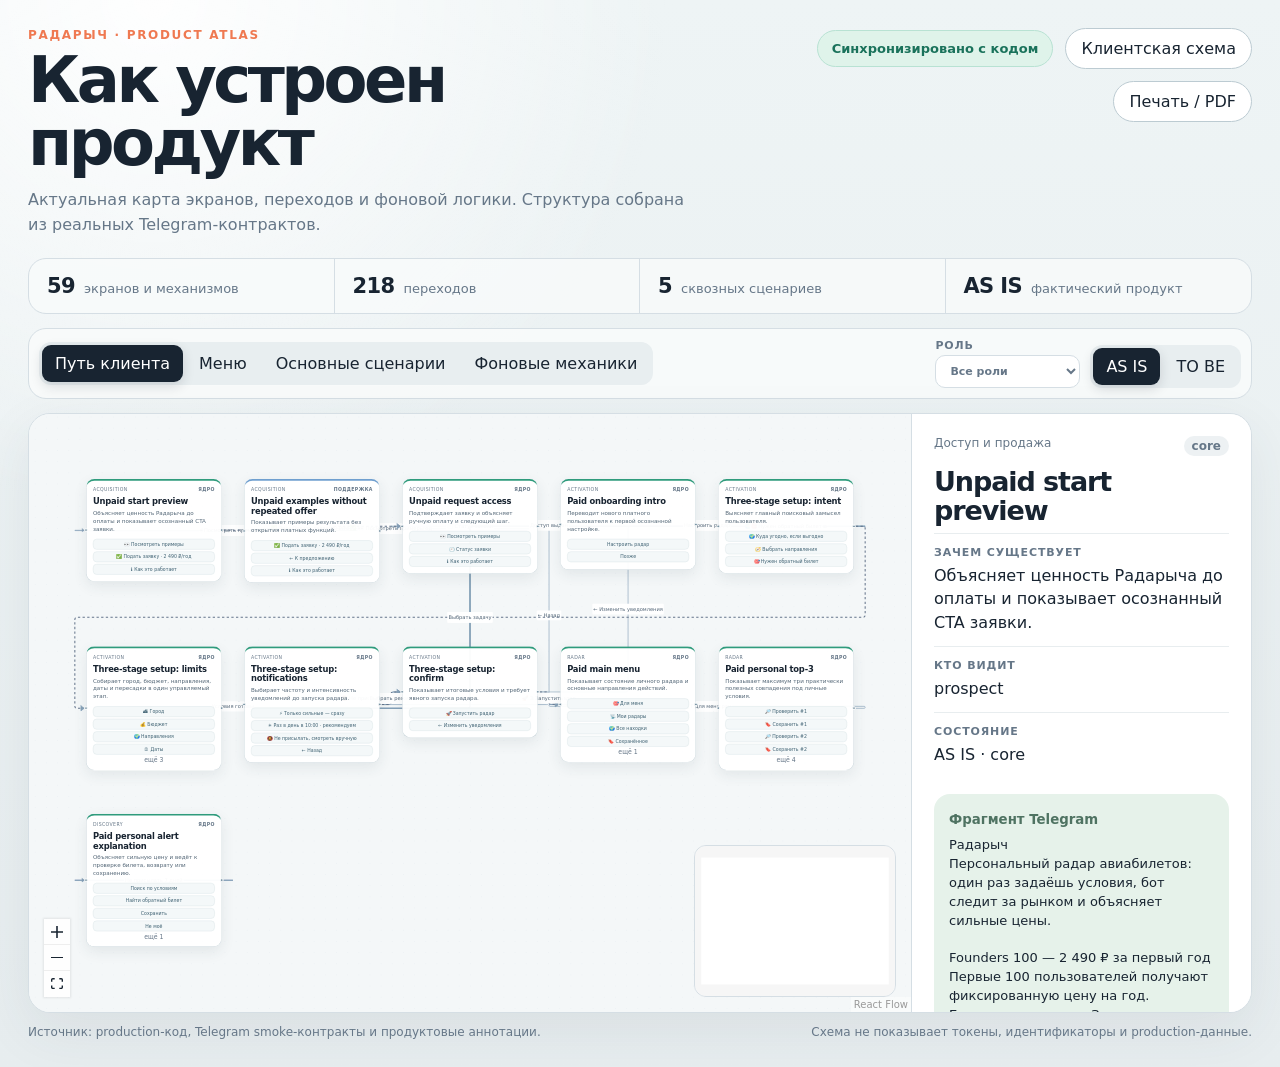
==== travel-radar/index.html @ d9d76892 "Publish Product Atlas 9e89fd8" ====
<!DOCTYPE html><html lang="ru"><head><meta charset="UTF-8"><meta name="viewport" content="width=device-width"><meta name="description" content="Интерактивная карта экранов, сценариев и механик Telegram-продукта Радарыч."><meta name="theme-color" content="#eef3f5"><link rel="icon" type="image/svg+xml" href="/travel-radar/favicon.svg"><title>Радарыч — карта продукта</title><link rel="stylesheet" href="/travel-radar/_astro/ProductAtlas.DZ0Ws1xk.css"><link rel="stylesheet" href="/travel-radar/_astro/global.C0texoL5.css"></head><body class><style>astro-island,astro-slot,astro-static-slot{display:contents}</style><script>(()=>{var e=async t=>{await(await t())()};(self.Astro||(self.Astro={})).load=e;window.dispatchEvent(new Event("astro:load"));})();</script><script>(()=>{var g=Object.defineProperty;var w=(a,s,c)=>s in a?g(a,s,{enumerable:!0,configurable:!0,writable:!0,value:c}):a[s]=c;var l=(a,s,c)=>w(a,typeof s!="symbol"?s+"":s,c);var E=new Set(["__proto__","constructor","prototype"]);{let a={0:t=>y(t),1:t=>c(t),2:t=>new RegExp(t),3:t=>new Date(t),4:t=>new Map(c(t)),5:t=>new Set(c(t)),6:t=>BigInt(t),7:t=>new URL(t),8:t=>new Uint8Array(t),9:t=>new Uint16Array(t),10:t=>new Uint32Array(t),11:t=>Number.POSITIVE_INFINITY*t},s=t=>{let[p,e]=t;return p in a?a[p](e):void 0},c=t=>t.map(s),y=t=>typeof t!="object"||t===null?t:Object.fromEntries(Object.entries(t).map(([p,e])=>[p,s(e)]));class f extends HTMLElement{constructor(){super(...arguments);l(this,"Component");l(this,"hydrator");l(this,"hydrate",async()=>{var b;if(!this.hydrator||!this.isConnected)return;let e=(b=this.parentElement)==null?void 0:b.closest("astro-island[ssr]");if(e){e.addEventListener("astro:hydrate",this.hydrate,{once:!0});return}let r=this.querySelectorAll("astro-slot"),n={},d=this.querySelectorAll("template[data-astro-template]");for(let o of d){let i=o.closest(this.tagName);i!=null&&i.isSameNode(this)&&(n[o.getAttribute("data-astro-template")||"default"]=o.innerHTML,o.remove())}for(let o of r){let i=o.closest(this.tagName);i!=null&&i.isSameNode(this)&&(n[o.getAttribute("name")||"default"]=o.innerHTML)}let u;try{u=this.hasAttribute("props")?y(JSON.parse(this.getAttribute("props"))):{}}catch(o){let i=this.getAttribute("component-url")||"<unknown>",v=this.getAttribute("component-export");throw v&&(i+=` (export ${v})`),console.error(`[hydrate] Error parsing props for component ${i}`,this.getAttribute("props"),o),o}let h;await this.hydrator(this)(this.Component,u,n,{client:this.getAttribute("client")}),this.removeAttribute("ssr"),this.dispatchEvent(new CustomEvent("astro:hydrate"))});l(this,"unmount",()=>{this.isConnected||this.dispatchEvent(new CustomEvent("astro:unmount"))})}disconnectedCallback(){document.removeEventListener("astro:after-swap",this.unmount),document.addEventListener("astro:after-swap",this.unmount,{once:!0})}connectedCallback(){if(!this.hasAttribute("await-children")||document.readyState==="interactive"||document.readyState==="complete")this.childrenConnectedCallback();else{let e=()=>{document.removeEventListener("DOMContentLoaded",e),r.disconnect(),this.childrenConnectedCallback()},r=new MutationObserver(()=>{var n;((n=this.lastChild)==null?void 0:n.nodeType)===Node.COMMENT_NODE&&this.lastChild.nodeValue==="astro:end"&&(this.lastChild.remove(),e())});r.observe(this,{childList:!0}),document.addEventListener("DOMContentLoaded",e)}}async childrenConnectedCallback(){let e=this.getAttribute("before-hydration-url");e&&await import(e),this.start()}getRetryImportUrl(e){let r=new URL(e,document.baseURI);return r.searchParams.set("astro-retry",Date.now().toString()),r.toString()}async importWithRetry(e){try{return await import(e)}catch(r){return await new Promise(n=>setTimeout(n,1e3)),import(this.getRetryImportUrl(e))}}handleHydrationError(e){let r=this.getAttribute("component-url"),n=new CustomEvent("astro:hydration-error",{cancelable:!0,bubbles:!0,composed:!0,detail:{error:e,componentUrl:r}});this.dispatchEvent(n)&&console.error(`[astro-island] Error hydrating ${r}`,e)}async start(){let e=JSON.parse(this.getAttribute("opts")),r=this.getAttribute("client");if(Astro[r]===void 0){window.addEventListener(`astro:${r}`,()=>this.start(),{once:!0});return}try{await Astro[r](async()=>{let n=this.getAttribute("renderer-url");try{let[d,{default:u}]=await Promise.all([this.importWithRetry(this.getAttribute("component-url")),n?this.importWithRetry(n):Promise.resolve({default:()=>()=>{}})]),h=this.getAttribute("component-export")||"default";if(h.includes(".")){this.Component=d;for(let m of h.split(".")){if(E.has(m)||!this.Component||typeof this.Component!="object"&&typeof this.Component!="function"||!Object.hasOwn(this.Component,m))throw new Error(`Invalid component export path: ${h}`);this.Component=this.Component[m]}}else{if(E.has(h))throw new Error(`Invalid component export path: ${h}`);this.Component=d[h]}return this.hydrator=u,this.hydrate}catch(d){return this.handleHydrationError(d),()=>{}}},e,this)}catch(n){this.handleHydrationError(n)}}attributeChangedCallback(){this.hydrate()}}l(f,"observedAttributes",["props"]),customElements.get("astro-island")||customElements.define("astro-island",f)}})();</script><astro-island uid="1b5u0x" prefix="r1" component-url="/travel-radar/_astro/ProductAtlas.CbSHBAjN.js" component-export="default" renderer-url="/travel-radar/_astro/client.Cwnq2zmV.js" props="{&quot;atlas&quot;:[0,{&quot;categories&quot;:[1,[[0,{&quot;color&quot;:[0,&quot;#e98a5f&quot;],&quot;id&quot;:[0,&quot;acquisition&quot;],&quot;label&quot;:[0,&quot;Доступ и продажа&quot;]}],[0,{&quot;color&quot;:[0,&quot;#d5a94f&quot;],&quot;id&quot;:[0,&quot;activation&quot;],&quot;label&quot;:[0,&quot;Настройка&quot;]}],[0,{&quot;color&quot;:[0,&quot;#38a98c&quot;],&quot;id&quot;:[0,&quot;radar&quot;],&quot;label&quot;:[0,&quot;Личный радар&quot;]}],[0,{&quot;color&quot;:[0,&quot;#4f8fd8&quot;],&quot;id&quot;:[0,&quot;discovery&quot;],&quot;label&quot;:[0,&quot;Поиск и находки&quot;]}],[0,{&quot;color&quot;:[0,&quot;#7c6fd2&quot;],&quot;id&quot;:[0,&quot;trip&quot;],&quot;label&quot;:[0,&quot;Поездка и возврат&quot;]}],[0,{&quot;color&quot;:[0,&quot;#b56db4&quot;],&quot;id&quot;:[0,&quot;retention&quot;],&quot;label&quot;:[0,&quot;Сохранение ценности&quot;]}],[0,{&quot;color&quot;:[0,&quot;#697586&quot;],&quot;id&quot;:[0,&quot;owner&quot;],&quot;label&quot;:[0,&quot;Owner-контур&quot;]}],[0,{&quot;color&quot;:[0,&quot;#334155&quot;],&quot;id&quot;:[0,&quot;system&quot;],&quot;label&quot;:[0,&quot;Фоновые механики&quot;]}],[0,{&quot;color&quot;:[0,&quot;#9b9388&quot;],&quot;id&quot;:[0,&quot;legacy&quot;],&quot;label&quot;:[0,&quot;Legacy / архив&quot;]}]]],&quot;edges&quot;:[1,[[0,{&quot;id&quot;:[0,&quot;commands--paid_main_menu--0&quot;],&quot;kind&quot;:[0,&quot;user&quot;],&quot;label&quot;:[0,&quot;/menu&quot;],&quot;source&quot;:[0,&quot;commands&quot;],&quot;target&quot;:[0,&quot;paid_main_menu&quot;]}],[0,{&quot;id&quot;:[0,&quot;commands--paid_radars_list--1&quot;],&quot;kind&quot;:[0,&quot;user&quot;],&quot;label&quot;:[0,&quot;/radars&quot;],&quot;source&quot;:[0,&quot;commands&quot;],&quot;target&quot;:[0,&quot;paid_radars_list&quot;]}],[0,{&quot;id&quot;:[0,&quot;commands--paid_daily_digest--2&quot;],&quot;kind&quot;:[0,&quot;user&quot;],&quot;label&quot;:[0,&quot;/digest&quot;],&quot;source&quot;:[0,&quot;commands&quot;],&quot;target&quot;:[0,&quot;paid_daily_digest&quot;]}],[0,{&quot;id&quot;:[0,&quot;commands--paid_saved_populated--3&quot;],&quot;kind&quot;:[0,&quot;user&quot;],&quot;label&quot;:[0,&quot;/saved&quot;],&quot;source&quot;:[0,&quot;commands&quot;],&quot;target&quot;:[0,&quot;paid_saved_populated&quot;]}],[0,{&quot;id&quot;:[0,&quot;commands--commands--4&quot;],&quot;kind&quot;:[0,&quot;user&quot;],&quot;label&quot;:[0,&quot;/help&quot;],&quot;source&quot;:[0,&quot;commands&quot;],&quot;target&quot;:[0,&quot;commands&quot;]}],[0,{&quot;id&quot;:[0,&quot;main_menu.paid-main-menu-buttons--paid_personal_feed--5&quot;],&quot;kind&quot;:[0,&quot;user&quot;],&quot;label&quot;:[0,&quot;🎯 Для меня&quot;],&quot;source&quot;:[0,&quot;main_menu.paid-main-menu-buttons&quot;],&quot;target&quot;:[0,&quot;paid_personal_feed&quot;]}],[0,{&quot;id&quot;:[0,&quot;main_menu.paid-main-menu-buttons--paid_radars_list--6&quot;],&quot;kind&quot;:[0,&quot;user&quot;],&quot;label&quot;:[0,&quot;📡 Мои радары&quot;],&quot;source&quot;:[0,&quot;main_menu.paid-main-menu-buttons&quot;],&quot;target&quot;:[0,&quot;paid_radars_list&quot;]}],[0,{&quot;id&quot;:[0,&quot;main_menu.paid-main-menu-buttons--anomalies_dashboard--7&quot;],&quot;kind&quot;:[0,&quot;user&quot;],&quot;label&quot;:[0,&quot;🌍 Все находки&quot;],&quot;source&quot;:[0,&quot;main_menu.paid-main-menu-buttons&quot;],&quot;target&quot;:[0,&quot;anomalies_dashboard&quot;]}],[0,{&quot;id&quot;:[0,&quot;main_menu.paid-main-menu-buttons--paid_saved_populated--8&quot;],&quot;kind&quot;:[0,&quot;user&quot;],&quot;label&quot;:[0,&quot;🔖 Сохранённое&quot;],&quot;source&quot;:[0,&quot;main_menu.paid-main-menu-buttons&quot;],&quot;target&quot;:[0,&quot;paid_saved_populated&quot;]}],[0,{&quot;id&quot;:[0,&quot;main_menu.paid-main-menu-buttons--paid_main_menu--9&quot;],&quot;kind&quot;:[0,&quot;user&quot;],&quot;label&quot;:[0,&quot;••• Ещё&quot;],&quot;source&quot;:[0,&quot;main_menu.paid-main-menu-buttons&quot;],&quot;target&quot;:[0,&quot;paid_main_menu&quot;]}],[0,{&quot;id&quot;:[0,&quot;admin_menu--paid_personal_feed--10&quot;],&quot;kind&quot;:[0,&quot;user&quot;],&quot;label&quot;:[0,&quot;🎯 Для меня&quot;],&quot;source&quot;:[0,&quot;admin_menu&quot;],&quot;target&quot;:[0,&quot;paid_personal_feed&quot;]}],[0,{&quot;id&quot;:[0,&quot;admin_menu--paid_radars_list--11&quot;],&quot;kind&quot;:[0,&quot;user&quot;],&quot;label&quot;:[0,&quot;📡 Мои радары&quot;],&quot;source&quot;:[0,&quot;admin_menu&quot;],&quot;target&quot;:[0,&quot;paid_radars_list&quot;]}],[0,{&quot;id&quot;:[0,&quot;admin_menu--anomalies_dashboard--12&quot;],&quot;kind&quot;:[0,&quot;user&quot;],&quot;label&quot;:[0,&quot;🌍 Все находки&quot;],&quot;source&quot;:[0,&quot;admin_menu&quot;],&quot;target&quot;:[0,&quot;anomalies_dashboard&quot;]}],[0,{&quot;id&quot;:[0,&quot;admin_menu--paid_saved_populated--13&quot;],&quot;kind&quot;:[0,&quot;user&quot;],&quot;label&quot;:[0,&quot;🔖 Сохранённое&quot;],&quot;source&quot;:[0,&quot;admin_menu&quot;],&quot;target&quot;:[0,&quot;paid_saved_populated&quot;]}],[0,{&quot;id&quot;:[0,&quot;admin_menu--paid_main_menu--14&quot;],&quot;kind&quot;:[0,&quot;user&quot;],&quot;label&quot;:[0,&quot;••• Ещё&quot;],&quot;source&quot;:[0,&quot;admin_menu&quot;],&quot;target&quot;:[0,&quot;paid_main_menu&quot;]}],[0,{&quot;id&quot;:[0,&quot;admin_menu--diagnostics--15&quot;],&quot;kind&quot;:[0,&quot;user&quot;],&quot;label&quot;:[0,&quot;🔧 Диагностика&quot;],&quot;source&quot;:[0,&quot;admin_menu&quot;],&quot;target&quot;:[0,&quot;diagnostics&quot;]}],[0,{&quot;id&quot;:[0,&quot;more_menu--ready_trips--16&quot;],&quot;kind&quot;:[0,&quot;user&quot;],&quot;label&quot;:[0,&quot;🧳 Готовые поездки&quot;],&quot;source&quot;:[0,&quot;more_menu&quot;],&quot;target&quot;:[0,&quot;ready_trips&quot;]}],[0,{&quot;id&quot;:[0,&quot;more_menu--paid_weekly_report--17&quot;],&quot;kind&quot;:[0,&quot;user&quot;],&quot;label&quot;:[0,&quot;📊 Отчёт за неделю&quot;],&quot;source&quot;:[0,&quot;more_menu&quot;],&quot;target&quot;:[0,&quot;paid_weekly_report&quot;]}],[0,{&quot;id&quot;:[0,&quot;more_menu--paid_main_menu--18&quot;],&quot;kind&quot;:[0,&quot;user&quot;],&quot;label&quot;:[0,&quot;🏠 Главный экран&quot;],&quot;source&quot;:[0,&quot;more_menu&quot;],&quot;target&quot;:[0,&quot;paid_main_menu&quot;]}],[0,{&quot;id&quot;:[0,&quot;diagnostics--paid_main_menu--19&quot;],&quot;kind&quot;:[0,&quot;user&quot;],&quot;label&quot;:[0,&quot;📊 Сводка радара&quot;],&quot;source&quot;:[0,&quot;diagnostics&quot;],&quot;target&quot;:[0,&quot;paid_main_menu&quot;]}],[0,{&quot;id&quot;:[0,&quot;diagnostics--paid_main_menu--20&quot;],&quot;kind&quot;:[0,&quot;user&quot;],&quot;label&quot;:[0,&quot;🧭 Качество сигналов&quot;],&quot;source&quot;:[0,&quot;diagnostics&quot;],&quot;target&quot;:[0,&quot;paid_main_menu&quot;]}],[0,{&quot;id&quot;:[0,&quot;diagnostics--paid_main_menu--21&quot;],&quot;kind&quot;:[0,&quot;user&quot;],&quot;label&quot;:[0,&quot;🔁 Риск обратного&quot;],&quot;source&quot;:[0,&quot;diagnostics&quot;],&quot;target&quot;:[0,&quot;paid_main_menu&quot;]}],[0,{&quot;id&quot;:[0,&quot;diagnostics--paid_main_menu--22&quot;],&quot;kind&quot;:[0,&quot;user&quot;],&quot;label&quot;:[0,&quot;⚙️ Статус&quot;],&quot;source&quot;:[0,&quot;diagnostics&quot;],&quot;target&quot;:[0,&quot;paid_main_menu&quot;]}],[0,{&quot;id&quot;:[0,&quot;diagnostics--paid_main_menu--23&quot;],&quot;kind&quot;:[0,&quot;user&quot;],&quot;label&quot;:[0,&quot;↩️ Главное меню&quot;],&quot;source&quot;:[0,&quot;diagnostics&quot;],&quot;target&quot;:[0,&quot;paid_main_menu&quot;]}],[0,{&quot;id&quot;:[0,&quot;anomalies_empty--anomalies_dashboard--24&quot;],&quot;kind&quot;:[0,&quot;user&quot;],&quot;label&quot;:[0,&quot;🔄 Обновить&quot;],&quot;source&quot;:[0,&quot;anomalies_empty&quot;],&quot;target&quot;:[0,&quot;anomalies_dashboard&quot;]}],[0,{&quot;id&quot;:[0,&quot;anomalies_empty--paid_main_menu--25&quot;],&quot;kind&quot;:[0,&quot;user&quot;],&quot;label&quot;:[0,&quot;💎 Из Москвы&quot;],&quot;source&quot;:[0,&quot;anomalies_empty&quot;],&quot;target&quot;:[0,&quot;paid_main_menu&quot;]}],[0,{&quot;id&quot;:[0,&quot;anomalies_empty--paid_main_menu--26&quot;],&quot;kind&quot;:[0,&quot;user&quot;],&quot;label&quot;:[0,&quot;🛫 Из Питера&quot;],&quot;source&quot;:[0,&quot;anomalies_empty&quot;],&quot;target&quot;:[0,&quot;paid_main_menu&quot;]}],[0,{&quot;id&quot;:[0,&quot;anomalies_empty--paid_main_menu--27&quot;],&quot;kind&quot;:[0,&quot;user&quot;],&quot;label&quot;:[0,&quot;⚙️ Настроить&quot;],&quot;source&quot;:[0,&quot;anomalies_empty&quot;],&quot;target&quot;:[0,&quot;paid_main_menu&quot;]}],[0,{&quot;id&quot;:[0,&quot;anomalies_dashboard--anomalies_dashboard--28&quot;],&quot;kind&quot;:[0,&quot;user&quot;],&quot;label&quot;:[0,&quot;📅 июл 2026 · 18&quot;],&quot;source&quot;:[0,&quot;anomalies_dashboard&quot;],&quot;target&quot;:[0,&quot;anomalies_dashboard&quot;]}],[0,{&quot;id&quot;:[0,&quot;anomalies_dashboard--anomalies_dashboard--29&quot;],&quot;kind&quot;:[0,&quot;user&quot;],&quot;label&quot;:[0,&quot;📅 авг 2026 · 12&quot;],&quot;source&quot;:[0,&quot;anomalies_dashboard&quot;],&quot;target&quot;:[0,&quot;anomalies_dashboard&quot;]}],[0,{&quot;id&quot;:[0,&quot;anomalies_dashboard--anomalies_dashboard--30&quot;],&quot;kind&quot;:[0,&quot;user&quot;],&quot;label&quot;:[0,&quot;📅 сен 2026 · 9&quot;],&quot;source&quot;:[0,&quot;anomalies_dashboard&quot;],&quot;target&quot;:[0,&quot;anomalies_dashboard&quot;]}],[0,{&quot;id&quot;:[0,&quot;anomalies_dashboard--anomalies_dashboard--31&quot;],&quot;kind&quot;:[0,&quot;user&quot;],&quot;label&quot;:[0,&quot;📅 окт 2026 · 7&quot;],&quot;source&quot;:[0,&quot;anomalies_dashboard&quot;],&quot;target&quot;:[0,&quot;anomalies_dashboard&quot;]}],[0,{&quot;id&quot;:[0,&quot;anomalies_dashboard--anomalies_dashboard--32&quot;],&quot;kind&quot;:[0,&quot;user&quot;],&quot;label&quot;:[0,&quot;↩️ Все фильтры&quot;],&quot;source&quot;:[0,&quot;anomalies_dashboard&quot;],&quot;target&quot;:[0,&quot;anomalies_dashboard&quot;]}],[0,{&quot;id&quot;:[0,&quot;anomalies_country--market_results--33&quot;],&quot;kind&quot;:[0,&quot;user&quot;],&quot;label&quot;:[0,&quot;🇨🇳 Китай · 9&quot;],&quot;source&quot;:[0,&quot;anomalies_country&quot;],&quot;target&quot;:[0,&quot;market_results&quot;]}],[0,{&quot;id&quot;:[0,&quot;anomalies_country--market_results--34&quot;],&quot;kind&quot;:[0,&quot;user&quot;],&quot;label&quot;:[0,&quot;🇹🇭 Таиланд · 4&quot;],&quot;source&quot;:[0,&quot;anomalies_country&quot;],&quot;target&quot;:[0,&quot;market_results&quot;]}],[0,{&quot;id&quot;:[0,&quot;anomalies_country--market_results--35&quot;],&quot;kind&quot;:[0,&quot;user&quot;],&quot;label&quot;:[0,&quot;🇪🇸 Испания · 3&quot;],&quot;source&quot;:[0,&quot;anomalies_country&quot;],&quot;target&quot;:[0,&quot;market_results&quot;]}],[0,{&quot;id&quot;:[0,&quot;anomalies_country--market_results--36&quot;],&quot;kind&quot;:[0,&quot;user&quot;],&quot;label&quot;:[0,&quot;🇹🇷 Турция · 2&quot;],&quot;source&quot;:[0,&quot;anomalies_country&quot;],&quot;target&quot;:[0,&quot;market_results&quot;]}],[0,{&quot;id&quot;:[0,&quot;anomalies_country--anomalies_dashboard--37&quot;],&quot;kind&quot;:[0,&quot;user&quot;],&quot;label&quot;:[0,&quot;↩️ Месяцы&quot;],&quot;source&quot;:[0,&quot;anomalies_country&quot;],&quot;target&quot;:[0,&quot;anomalies_dashboard&quot;]}],[0,{&quot;id&quot;:[0,&quot;anomalies_country--anomalies_dashboard--38&quot;],&quot;kind&quot;:[0,&quot;user&quot;],&quot;label&quot;:[0,&quot;↩️ Все фильтры&quot;],&quot;source&quot;:[0,&quot;anomalies_country&quot;],&quot;target&quot;:[0,&quot;anomalies_dashboard&quot;]}],[0,{&quot;id&quot;:[0,&quot;deals--market_results--39&quot;],&quot;kind&quot;:[0,&quot;user&quot;],&quot;label&quot;:[0,&quot;🔥 Самые сильные&quot;],&quot;source&quot;:[0,&quot;deals&quot;],&quot;target&quot;:[0,&quot;market_results&quot;]}],[0,{&quot;id&quot;:[0,&quot;deals--market_results--40&quot;],&quot;kind&quot;:[0,&quot;user&quot;],&quot;label&quot;:[0,&quot;🟢 −25% и ниже&quot;],&quot;source&quot;:[0,&quot;deals&quot;],&quot;target&quot;:[0,&quot;market_results&quot;]}],[0,{&quot;id&quot;:[0,&quot;deals--ready_trips--41&quot;],&quot;kind&quot;:[0,&quot;user&quot;],&quot;label&quot;:[0,&quot;🧳 Готовые поездки&quot;],&quot;source&quot;:[0,&quot;deals&quot;],&quot;target&quot;:[0,&quot;ready_trips&quot;]}],[0,{&quot;id&quot;:[0,&quot;deals--paid_main_menu--42&quot;],&quot;kind&quot;:[0,&quot;user&quot;],&quot;label&quot;:[0,&quot;🌍 Короткие&quot;],&quot;source&quot;:[0,&quot;deals&quot;],&quot;target&quot;:[0,&quot;paid_main_menu&quot;]}],[0,{&quot;id&quot;:[0,&quot;deals--anomalies_dashboard--43&quot;],&quot;kind&quot;:[0,&quot;user&quot;],&quot;label&quot;:[0,&quot;🌍 Страны из Москвы&quot;],&quot;source&quot;:[0,&quot;deals&quot;],&quot;target&quot;:[0,&quot;anomalies_dashboard&quot;]}],[0,{&quot;id&quot;:[0,&quot;deals--paid_main_menu--44&quot;],&quot;kind&quot;:[0,&quot;user&quot;],&quot;label&quot;:[0,&quot;⚙️ Настроить&quot;],&quot;source&quot;:[0,&quot;deals&quot;],&quot;target&quot;:[0,&quot;paid_main_menu&quot;]}],[0,{&quot;id&quot;:[0,&quot;return_window--return_result--45&quot;],&quot;kind&quot;:[0,&quot;user&quot;],&quot;label&quot;:[0,&quot;5–10 дней · 06.08–11.08&quot;],&quot;source&quot;:[0,&quot;return_window&quot;],&quot;target&quot;:[0,&quot;return_result&quot;]}],[0,{&quot;id&quot;:[0,&quot;return_window--return_result--46&quot;],&quot;kind&quot;:[0,&quot;user&quot;],&quot;label&quot;:[0,&quot;10–14 дней · 11.08–15.08&quot;],&quot;source&quot;:[0,&quot;return_window&quot;],&quot;target&quot;:[0,&quot;return_result&quot;]}],[0,{&quot;id&quot;:[0,&quot;return_window--return_result--47&quot;],&quot;kind&quot;:[0,&quot;user&quot;],&quot;label&quot;:[0,&quot;14–21 день · 15.08–22.08&quot;],&quot;source&quot;:[0,&quot;return_window&quot;],&quot;target&quot;:[0,&quot;return_result&quot;]}],[0,{&quot;id&quot;:[0,&quot;return_window--return_window--48&quot;],&quot;kind&quot;:[0,&quot;user&quot;],&quot;label&quot;:[0,&quot;✏️ Свои даты&quot;],&quot;source&quot;:[0,&quot;return_window&quot;],&quot;target&quot;:[0,&quot;return_window&quot;]}],[0,{&quot;id&quot;:[0,&quot;return_result--return_result--49&quot;],&quot;kind&quot;:[0,&quot;user&quot;],&quot;label&quot;:[0,&quot;🔄 Проверить сейчас&quot;],&quot;source&quot;:[0,&quot;return_result&quot;],&quot;target&quot;:[0,&quot;return_result&quot;]}],[0,{&quot;id&quot;:[0,&quot;return_result--return_result--50&quot;],&quot;kind&quot;:[0,&quot;user&quot;],&quot;label&quot;:[0,&quot;Рассмотреть другой город&quot;],&quot;source&quot;:[0,&quot;return_result&quot;],&quot;target&quot;:[0,&quot;return_result&quot;]}],[0,{&quot;id&quot;:[0,&quot;return_result--return_window--51&quot;],&quot;kind&quot;:[0,&quot;user&quot;],&quot;label&quot;:[0,&quot;📅 Изменить интервал&quot;],&quot;source&quot;:[0,&quot;return_result&quot;],&quot;target&quot;:[0,&quot;return_window&quot;]}],[0,{&quot;id&quot;:[0,&quot;return_result--sniper_dashboard--52&quot;],&quot;kind&quot;:[0,&quot;user&quot;],&quot;label&quot;:[0,&quot;🎯 Снайпер возврата&quot;],&quot;source&quot;:[0,&quot;return_result&quot;],&quot;target&quot;:[0,&quot;sniper_dashboard&quot;]}],[0,{&quot;id&quot;:[0,&quot;sniper_dashboard--sniper_dashboard--53&quot;],&quot;kind&quot;:[0,&quot;user&quot;],&quot;label&quot;:[0,&quot;⭐ Популярные&quot;],&quot;source&quot;:[0,&quot;sniper_dashboard&quot;],&quot;target&quot;:[0,&quot;sniper_dashboard&quot;]}],[0,{&quot;id&quot;:[0,&quot;sniper_dashboard--sniper_dashboard--54&quot;],&quot;kind&quot;:[0,&quot;user&quot;],&quot;label&quot;:[0,&quot;🌏 Азия и острова&quot;],&quot;source&quot;:[0,&quot;sniper_dashboard&quot;],&quot;target&quot;:[0,&quot;sniper_dashboard&quot;]}],[0,{&quot;id&quot;:[0,&quot;sniper_dashboard--sniper_dashboard--55&quot;],&quot;kind&quot;:[0,&quot;user&quot;],&quot;label&quot;:[0,&quot;🧭 Ближние&quot;],&quot;source&quot;:[0,&quot;sniper_dashboard&quot;],&quot;target&quot;:[0,&quot;sniper_dashboard&quot;]}],[0,{&quot;id&quot;:[0,&quot;sniper_dashboard--sniper_dashboard--56&quot;],&quot;kind&quot;:[0,&quot;user&quot;],&quot;label&quot;:[0,&quot;🇪🇺 Европа&quot;],&quot;source&quot;:[0,&quot;sniper_dashboard&quot;],&quot;target&quot;:[0,&quot;sniper_dashboard&quot;]}],[0,{&quot;id&quot;:[0,&quot;sniper_dashboard--sniper_dashboard--57&quot;],&quot;kind&quot;:[0,&quot;user&quot;],&quot;label&quot;:[0,&quot;🌍 Африка&quot;],&quot;source&quot;:[0,&quot;sniper_dashboard&quot;],&quot;target&quot;:[0,&quot;sniper_dashboard&quot;]}],[0,{&quot;id&quot;:[0,&quot;sniper_dashboard--sniper_dashboard--58&quot;],&quot;kind&quot;:[0,&quot;user&quot;],&quot;label&quot;:[0,&quot;🌎 Америка&quot;],&quot;source&quot;:[0,&quot;sniper_dashboard&quot;],&quot;target&quot;:[0,&quot;sniper_dashboard&quot;]}],[0,{&quot;id&quot;:[0,&quot;sniper_dashboard--sniper_dashboard--59&quot;],&quot;kind&quot;:[0,&quot;user&quot;],&quot;label&quot;:[0,&quot;🌍 Все страны&quot;],&quot;source&quot;:[0,&quot;sniper_dashboard&quot;],&quot;target&quot;:[0,&quot;sniper_dashboard&quot;]}],[0,{&quot;id&quot;:[0,&quot;sniper_dashboard--sniper_dashboard--60&quot;],&quot;kind&quot;:[0,&quot;user&quot;],&quot;label&quot;:[0,&quot;📋 Активные снайперы&quot;],&quot;source&quot;:[0,&quot;sniper_dashboard&quot;],&quot;target&quot;:[0,&quot;sniper_dashboard&quot;]}],[0,{&quot;id&quot;:[0,&quot;sniper_dashboard--sniper_dashboard--61&quot;],&quot;kind&quot;:[0,&quot;user&quot;],&quot;label&quot;:[0,&quot;✏️ Ручной ввод&quot;],&quot;source&quot;:[0,&quot;sniper_dashboard&quot;],&quot;target&quot;:[0,&quot;sniper_dashboard&quot;]}],[0,{&quot;id&quot;:[0,&quot;sniper_target--sniper_window--62&quot;],&quot;kind&quot;:[0,&quot;user&quot;],&quot;label&quot;:[0,&quot;🇹🇭 Таиланд&quot;],&quot;source&quot;:[0,&quot;sniper_target&quot;],&quot;target&quot;:[0,&quot;sniper_window&quot;]}],[0,{&quot;id&quot;:[0,&quot;sniper_target--sniper_window--63&quot;],&quot;kind&quot;:[0,&quot;user&quot;],&quot;label&quot;:[0,&quot;🇨🇳 Китай&quot;],&quot;source&quot;:[0,&quot;sniper_target&quot;],&quot;target&quot;:[0,&quot;sniper_window&quot;]}],[0,{&quot;id&quot;:[0,&quot;sniper_target--sniper_window--64&quot;],&quot;kind&quot;:[0,&quot;user&quot;],&quot;label&quot;:[0,&quot;🇹🇷 Турция&quot;],&quot;source&quot;:[0,&quot;sniper_target&quot;],&quot;target&quot;:[0,&quot;sniper_window&quot;]}],[0,{&quot;id&quot;:[0,&quot;sniper_target--sniper_window--65&quot;],&quot;kind&quot;:[0,&quot;user&quot;],&quot;label&quot;:[0,&quot;🇻🇳 Вьетнам&quot;],&quot;source&quot;:[0,&quot;sniper_target&quot;],&quot;target&quot;:[0,&quot;sniper_window&quot;]}],[0,{&quot;id&quot;:[0,&quot;sniper_target--sniper_dashboard--66&quot;],&quot;kind&quot;:[0,&quot;user&quot;],&quot;label&quot;:[0,&quot;↩️ Назад&quot;],&quot;source&quot;:[0,&quot;sniper_target&quot;],&quot;target&quot;:[0,&quot;sniper_dashboard&quot;]}],[0,{&quot;id&quot;:[0,&quot;sniper_window--sniper_price--67&quot;],&quot;kind&quot;:[0,&quot;user&quot;],&quot;label&quot;:[0,&quot;5–14 дней&quot;],&quot;source&quot;:[0,&quot;sniper_window&quot;],&quot;target&quot;:[0,&quot;sniper_price&quot;]}],[0,{&quot;id&quot;:[0,&quot;sniper_window--sniper_price--68&quot;],&quot;kind&quot;:[0,&quot;user&quot;],&quot;label&quot;:[0,&quot;5–20 дней&quot;],&quot;source&quot;:[0,&quot;sniper_window&quot;],&quot;target&quot;:[0,&quot;sniper_price&quot;]}],[0,{&quot;id&quot;:[0,&quot;sniper_window--sniper_price--69&quot;],&quot;kind&quot;:[0,&quot;user&quot;],&quot;label&quot;:[0,&quot;10–30 дней&quot;],&quot;source&quot;:[0,&quot;sniper_window&quot;],&quot;target&quot;:[0,&quot;sniper_price&quot;]}],[0,{&quot;id&quot;:[0,&quot;sniper_window--sniper_price--70&quot;],&quot;kind&quot;:[0,&quot;user&quot;],&quot;label&quot;:[0,&quot;14–30 дней&quot;],&quot;source&quot;:[0,&quot;sniper_window&quot;],&quot;target&quot;:[0,&quot;sniper_price&quot;]}],[0,{&quot;id&quot;:[0,&quot;sniper_window--sniper_dashboard--71&quot;],&quot;kind&quot;:[0,&quot;user&quot;],&quot;label&quot;:[0,&quot;↩️ Направления&quot;],&quot;source&quot;:[0,&quot;sniper_window&quot;],&quot;target&quot;:[0,&quot;sniper_dashboard&quot;]}],[0,{&quot;id&quot;:[0,&quot;sniper_price--sniper_dashboard--72&quot;],&quot;kind&quot;:[0,&quot;user&quot;],&quot;label&quot;:[0,&quot;до 25к&quot;],&quot;source&quot;:[0,&quot;sniper_price&quot;],&quot;target&quot;:[0,&quot;sniper_dashboard&quot;]}],[0,{&quot;id&quot;:[0,&quot;sniper_price--sniper_dashboard--73&quot;],&quot;kind&quot;:[0,&quot;user&quot;],&quot;label&quot;:[0,&quot;до 35к&quot;],&quot;source&quot;:[0,&quot;sniper_price&quot;],&quot;target&quot;:[0,&quot;sniper_dashboard&quot;]}],[0,{&quot;id&quot;:[0,&quot;sniper_price--sniper_dashboard--74&quot;],&quot;kind&quot;:[0,&quot;user&quot;],&quot;label&quot;:[0,&quot;до 50к&quot;],&quot;source&quot;:[0,&quot;sniper_price&quot;],&quot;target&quot;:[0,&quot;sniper_dashboard&quot;]}],[0,{&quot;id&quot;:[0,&quot;sniper_price--sniper_dashboard--75&quot;],&quot;kind&quot;:[0,&quot;user&quot;],&quot;label&quot;:[0,&quot;до 70к&quot;],&quot;source&quot;:[0,&quot;sniper_price&quot;],&quot;target&quot;:[0,&quot;sniper_dashboard&quot;]}],[0,{&quot;id&quot;:[0,&quot;sniper_price--sniper_window--76&quot;],&quot;kind&quot;:[0,&quot;user&quot;],&quot;label&quot;:[0,&quot;↩️ Окно&quot;],&quot;source&quot;:[0,&quot;sniper_price&quot;],&quot;target&quot;:[0,&quot;sniper_window&quot;]}],[0,{&quot;id&quot;:[0,&quot;unpaid_start--unpaid_examples--77&quot;],&quot;kind&quot;:[0,&quot;user&quot;],&quot;label&quot;:[0,&quot;👀 Посмотреть примеры&quot;],&quot;source&quot;:[0,&quot;unpaid_start&quot;],&quot;target&quot;:[0,&quot;unpaid_examples&quot;]}],[0,{&quot;id&quot;:[0,&quot;unpaid_start--unpaid_request--78&quot;],&quot;kind&quot;:[0,&quot;user&quot;],&quot;label&quot;:[0,&quot;✅ Подать заявку · 2 490 ₽/год&quot;],&quot;source&quot;:[0,&quot;unpaid_start&quot;],&quot;target&quot;:[0,&quot;unpaid_request&quot;]}],[0,{&quot;id&quot;:[0,&quot;unpaid_start--unpaid_faq--79&quot;],&quot;kind&quot;:[0,&quot;user&quot;],&quot;label&quot;:[0,&quot;ℹ️ Как это работает&quot;],&quot;source&quot;:[0,&quot;unpaid_start&quot;],&quot;target&quot;:[0,&quot;unpaid_faq&quot;]}],[0,{&quot;id&quot;:[0,&quot;unpaid_examples--unpaid_request--80&quot;],&quot;kind&quot;:[0,&quot;user&quot;],&quot;label&quot;:[0,&quot;✅ Подать заявку · 2 490 ₽/год&quot;],&quot;source&quot;:[0,&quot;unpaid_examples&quot;],&quot;target&quot;:[0,&quot;unpaid_request&quot;]}],[0,{&quot;id&quot;:[0,&quot;unpaid_examples--unpaid_start--81&quot;],&quot;kind&quot;:[0,&quot;user&quot;],&quot;label&quot;:[0,&quot;← К предложению&quot;],&quot;source&quot;:[0,&quot;unpaid_examples&quot;],&quot;target&quot;:[0,&quot;unpaid_start&quot;]}],[0,{&quot;id&quot;:[0,&quot;unpaid_examples--unpaid_faq--82&quot;],&quot;kind&quot;:[0,&quot;user&quot;],&quot;label&quot;:[0,&quot;ℹ️ Как это работает&quot;],&quot;source&quot;:[0,&quot;unpaid_examples&quot;],&quot;target&quot;:[0,&quot;unpaid_faq&quot;]}],[0,{&quot;id&quot;:[0,&quot;unpaid_preview_empty--unpaid_examples--83&quot;],&quot;kind&quot;:[0,&quot;user&quot;],&quot;label&quot;:[0,&quot;👀 Посмотреть примеры&quot;],&quot;source&quot;:[0,&quot;unpaid_preview_empty&quot;],&quot;target&quot;:[0,&quot;unpaid_examples&quot;]}],[0,{&quot;id&quot;:[0,&quot;unpaid_preview_empty--unpaid_request--84&quot;],&quot;kind&quot;:[0,&quot;user&quot;],&quot;label&quot;:[0,&quot;✅ Подать заявку · 2 490 ₽/год&quot;],&quot;source&quot;:[0,&quot;unpaid_preview_empty&quot;],&quot;target&quot;:[0,&quot;unpaid_request&quot;]}],[0,{&quot;id&quot;:[0,&quot;unpaid_preview_empty--unpaid_faq--85&quot;],&quot;kind&quot;:[0,&quot;user&quot;],&quot;label&quot;:[0,&quot;ℹ️ Как это работает&quot;],&quot;source&quot;:[0,&quot;unpaid_preview_empty&quot;],&quot;target&quot;:[0,&quot;unpaid_faq&quot;]}],[0,{&quot;id&quot;:[0,&quot;unpaid_request--unpaid_examples--86&quot;],&quot;kind&quot;:[0,&quot;user&quot;],&quot;label&quot;:[0,&quot;👀 Посмотреть примеры&quot;],&quot;source&quot;:[0,&quot;unpaid_request&quot;],&quot;target&quot;:[0,&quot;unpaid_examples&quot;]}],[0,{&quot;id&quot;:[0,&quot;unpaid_request--unpaid_request--87&quot;],&quot;kind&quot;:[0,&quot;user&quot;],&quot;label&quot;:[0,&quot;🕘 Статус заявки&quot;],&quot;source&quot;:[0,&quot;unpaid_request&quot;],&quot;target&quot;:[0,&quot;unpaid_request&quot;]}],[0,{&quot;id&quot;:[0,&quot;unpaid_request--unpaid_faq--88&quot;],&quot;kind&quot;:[0,&quot;user&quot;],&quot;label&quot;:[0,&quot;ℹ️ Как это работает&quot;],&quot;source&quot;:[0,&quot;unpaid_request&quot;],&quot;target&quot;:[0,&quot;unpaid_faq&quot;]}],[0,{&quot;id&quot;:[0,&quot;unpaid_expired--unpaid_examples--89&quot;],&quot;kind&quot;:[0,&quot;user&quot;],&quot;label&quot;:[0,&quot;👀 Посмотреть примеры&quot;],&quot;source&quot;:[0,&quot;unpaid_expired&quot;],&quot;target&quot;:[0,&quot;unpaid_examples&quot;]}],[0,{&quot;id&quot;:[0,&quot;unpaid_expired--unpaid_request--90&quot;],&quot;kind&quot;:[0,&quot;user&quot;],&quot;label&quot;:[0,&quot;🔄 Запросить продление&quot;],&quot;source&quot;:[0,&quot;unpaid_expired&quot;],&quot;target&quot;:[0,&quot;unpaid_request&quot;]}],[0,{&quot;id&quot;:[0,&quot;unpaid_expired--unpaid_faq--91&quot;],&quot;kind&quot;:[0,&quot;user&quot;],&quot;label&quot;:[0,&quot;ℹ️ Как это работает&quot;],&quot;source&quot;:[0,&quot;unpaid_expired&quot;],&quot;target&quot;:[0,&quot;unpaid_faq&quot;]}],[0,{&quot;id&quot;:[0,&quot;unpaid_faq--unpaid_request--92&quot;],&quot;kind&quot;:[0,&quot;user&quot;],&quot;label&quot;:[0,&quot;✅ Подать заявку · 2 490 ₽/год&quot;],&quot;source&quot;:[0,&quot;unpaid_faq&quot;],&quot;target&quot;:[0,&quot;unpaid_request&quot;]}],[0,{&quot;id&quot;:[0,&quot;unpaid_faq--unpaid_start--93&quot;],&quot;kind&quot;:[0,&quot;user&quot;],&quot;label&quot;:[0,&quot;← К предложению&quot;],&quot;source&quot;:[0,&quot;unpaid_faq&quot;],&quot;target&quot;:[0,&quot;unpaid_start&quot;]}],[0,{&quot;id&quot;:[0,&quot;unpaid_faq--unpaid_faq--94&quot;],&quot;kind&quot;:[0,&quot;user&quot;],&quot;label&quot;:[0,&quot;ℹ️ Как это работает&quot;],&quot;source&quot;:[0,&quot;unpaid_faq&quot;],&quot;target&quot;:[0,&quot;unpaid_faq&quot;]}],[0,{&quot;id&quot;:[0,&quot;paid_onboarding_intro--paid_setup_intent--95&quot;],&quot;kind&quot;:[0,&quot;user&quot;],&quot;label&quot;:[0,&quot;Настроить радар&quot;],&quot;source&quot;:[0,&quot;paid_onboarding_intro&quot;],&quot;target&quot;:[0,&quot;paid_setup_intent&quot;]}],[0,{&quot;id&quot;:[0,&quot;paid_onboarding_intro--paid_setup_intent--96&quot;],&quot;kind&quot;:[0,&quot;user&quot;],&quot;label&quot;:[0,&quot;Позже&quot;],&quot;source&quot;:[0,&quot;paid_onboarding_intro&quot;],&quot;target&quot;:[0,&quot;paid_setup_intent&quot;]}],[0,{&quot;id&quot;:[0,&quot;paid_setup_intent--paid_setup_intent--97&quot;],&quot;kind&quot;:[0,&quot;user&quot;],&quot;label&quot;:[0,&quot;🌍 Куда угодно, если выгодно&quot;],&quot;source&quot;:[0,&quot;paid_setup_intent&quot;],&quot;target&quot;:[0,&quot;paid_setup_intent&quot;]}],[0,{&quot;id&quot;:[0,&quot;paid_setup_intent--paid_setup_intent--98&quot;],&quot;kind&quot;:[0,&quot;user&quot;],&quot;label&quot;:[0,&quot;🧭 Выбрать направления&quot;],&quot;source&quot;:[0,&quot;paid_setup_intent&quot;],&quot;target&quot;:[0,&quot;paid_setup_intent&quot;]}],[0,{&quot;id&quot;:[0,&quot;paid_setup_intent--paid_setup_intent--99&quot;],&quot;kind&quot;:[0,&quot;user&quot;],&quot;label&quot;:[0,&quot;🎯 Нужен обратный билет&quot;],&quot;source&quot;:[0,&quot;paid_setup_intent&quot;],&quot;target&quot;:[0,&quot;paid_setup_intent&quot;]}],[0,{&quot;id&quot;:[0,&quot;paid_setup_limits--paid_setup_intent--100&quot;],&quot;kind&quot;:[0,&quot;user&quot;],&quot;label&quot;:[0,&quot;🏙 Город&quot;],&quot;source&quot;:[0,&quot;paid_setup_limits&quot;],&quot;target&quot;:[0,&quot;paid_setup_intent&quot;]}],[0,{&quot;id&quot;:[0,&quot;paid_setup_limits--paid_setup_intent--101&quot;],&quot;kind&quot;:[0,&quot;user&quot;],&quot;label&quot;:[0,&quot;💰 Бюджет&quot;],&quot;source&quot;:[0,&quot;paid_setup_limits&quot;],&quot;target&quot;:[0,&quot;paid_setup_intent&quot;]}],[0,{&quot;id&quot;:[0,&quot;paid_setup_limits--paid_setup_intent--102&quot;],&quot;kind&quot;:[0,&quot;user&quot;],&quot;label&quot;:[0,&quot;🌍 Направления&quot;],&quot;source&quot;:[0,&quot;paid_setup_limits&quot;],&quot;target&quot;:[0,&quot;paid_setup_intent&quot;]}],[0,{&quot;id&quot;:[0,&quot;paid_setup_limits--paid_setup_intent--103&quot;],&quot;kind&quot;:[0,&quot;user&quot;],&quot;label&quot;:[0,&quot;🗓 Даты&quot;],&quot;source&quot;:[0,&quot;paid_setup_limits&quot;],&quot;target&quot;:[0,&quot;paid_setup_intent&quot;]}],[0,{&quot;id&quot;:[0,&quot;paid_setup_limits--paid_setup_intent--104&quot;],&quot;kind&quot;:[0,&quot;user&quot;],&quot;label&quot;:[0,&quot;🔁 Пересадки&quot;],&quot;source&quot;:[0,&quot;paid_setup_limits&quot;],&quot;target&quot;:[0,&quot;paid_setup_intent&quot;]}],[0,{&quot;id&quot;:[0,&quot;paid_setup_limits--paid_setup_notifications--105&quot;],&quot;kind&quot;:[0,&quot;user&quot;],&quot;label&quot;:[0,&quot;Дальше&quot;],&quot;source&quot;:[0,&quot;paid_setup_limits&quot;],&quot;target&quot;:[0,&quot;paid_setup_notifications&quot;]}],[0,{&quot;id&quot;:[0,&quot;paid_setup_limits--paid_setup_intent--106&quot;],&quot;kind&quot;:[0,&quot;user&quot;],&quot;label&quot;:[0,&quot;← Назад&quot;],&quot;source&quot;:[0,&quot;paid_setup_limits&quot;],&quot;target&quot;:[0,&quot;paid_setup_intent&quot;]}],[0,{&quot;id&quot;:[0,&quot;paid_setup_notifications--paid_setup_confirm--107&quot;],&quot;kind&quot;:[0,&quot;user&quot;],&quot;label&quot;:[0,&quot;⚡ Только сильные — сразу&quot;],&quot;source&quot;:[0,&quot;paid_setup_notifications&quot;],&quot;target&quot;:[0,&quot;paid_setup_confirm&quot;]}],[0,{&quot;id&quot;:[0,&quot;paid_setup_notifications--paid_setup_confirm--108&quot;],&quot;kind&quot;:[0,&quot;user&quot;],&quot;label&quot;:[0,&quot;☀️ Раз в день в 10:00 · рекомендуем&quot;],&quot;source&quot;:[0,&quot;paid_setup_notifications&quot;],&quot;target&quot;:[0,&quot;paid_setup_confirm&quot;]}],[0,{&quot;id&quot;:[0,&quot;paid_setup_notifications--paid_setup_confirm--109&quot;],&quot;kind&quot;:[0,&quot;user&quot;],&quot;label&quot;:[0,&quot;🔕 Не присылать, смотреть вручную&quot;],&quot;source&quot;:[0,&quot;paid_setup_notifications&quot;],&quot;target&quot;:[0,&quot;paid_setup_confirm&quot;]}],[0,{&quot;id&quot;:[0,&quot;paid_setup_notifications--paid_setup_intent--110&quot;],&quot;kind&quot;:[0,&quot;user&quot;],&quot;label&quot;:[0,&quot;← Назад&quot;],&quot;source&quot;:[0,&quot;paid_setup_notifications&quot;],&quot;target&quot;:[0,&quot;paid_setup_intent&quot;]}],[0,{&quot;id&quot;:[0,&quot;paid_setup_confirm--paid_main_menu--111&quot;],&quot;kind&quot;:[0,&quot;user&quot;],&quot;label&quot;:[0,&quot;🚀 Запустить радар&quot;],&quot;source&quot;:[0,&quot;paid_setup_confirm&quot;],&quot;target&quot;:[0,&quot;paid_main_menu&quot;]}],[0,{&quot;id&quot;:[0,&quot;paid_setup_confirm--paid_setup_intent--112&quot;],&quot;kind&quot;:[0,&quot;user&quot;],&quot;label&quot;:[0,&quot;← Изменить уведомления&quot;],&quot;source&quot;:[0,&quot;paid_setup_confirm&quot;],&quot;target&quot;:[0,&quot;paid_setup_intent&quot;]}],[0,{&quot;id&quot;:[0,&quot;paid_main_menu--paid_personal_feed--113&quot;],&quot;kind&quot;:[0,&quot;user&quot;],&quot;label&quot;:[0,&quot;🎯 Для меня&quot;],&quot;source&quot;:[0,&quot;paid_main_menu&quot;],&quot;target&quot;:[0,&quot;paid_personal_feed&quot;]}],[0,{&quot;id&quot;:[0,&quot;paid_main_menu--paid_radars_list--114&quot;],&quot;kind&quot;:[0,&quot;user&quot;],&quot;label&quot;:[0,&quot;📡 Мои радары&quot;],&quot;source&quot;:[0,&quot;paid_main_menu&quot;],&quot;target&quot;:[0,&quot;paid_radars_list&quot;]}],[0,{&quot;id&quot;:[0,&quot;paid_main_menu--anomalies_dashboard--115&quot;],&quot;kind&quot;:[0,&quot;user&quot;],&quot;label&quot;:[0,&quot;🌍 Все находки&quot;],&quot;source&quot;:[0,&quot;paid_main_menu&quot;],&quot;target&quot;:[0,&quot;anomalies_dashboard&quot;]}],[0,{&quot;id&quot;:[0,&quot;paid_main_menu--paid_saved_populated--116&quot;],&quot;kind&quot;:[0,&quot;user&quot;],&quot;label&quot;:[0,&quot;🔖 Сохранённое&quot;],&quot;source&quot;:[0,&quot;paid_main_menu&quot;],&quot;target&quot;:[0,&quot;paid_saved_populated&quot;]}],[0,{&quot;id&quot;:[0,&quot;paid_main_menu--paid_main_menu--117&quot;],&quot;kind&quot;:[0,&quot;user&quot;],&quot;label&quot;:[0,&quot;••• Ещё&quot;],&quot;source&quot;:[0,&quot;paid_main_menu&quot;],&quot;target&quot;:[0,&quot;paid_main_menu&quot;]}],[0,{&quot;id&quot;:[0,&quot;paid_radar_quiet--paid_personal_feed--118&quot;],&quot;kind&quot;:[0,&quot;user&quot;],&quot;label&quot;:[0,&quot;🎯 Для меня&quot;],&quot;source&quot;:[0,&quot;paid_radar_quiet&quot;],&quot;target&quot;:[0,&quot;paid_personal_feed&quot;]}],[0,{&quot;id&quot;:[0,&quot;paid_radar_quiet--paid_radars_list--119&quot;],&quot;kind&quot;:[0,&quot;user&quot;],&quot;label&quot;:[0,&quot;📡 Мои радары&quot;],&quot;source&quot;:[0,&quot;paid_radar_quiet&quot;],&quot;target&quot;:[0,&quot;paid_radars_list&quot;]}],[0,{&quot;id&quot;:[0,&quot;paid_radar_quiet--anomalies_dashboard--120&quot;],&quot;kind&quot;:[0,&quot;user&quot;],&quot;label&quot;:[0,&quot;🌍 Все находки&quot;],&quot;source&quot;:[0,&quot;paid_radar_quiet&quot;],&quot;target&quot;:[0,&quot;anomalies_dashboard&quot;]}],[0,{&quot;id&quot;:[0,&quot;paid_radar_quiet--paid_saved_populated--121&quot;],&quot;kind&quot;:[0,&quot;user&quot;],&quot;label&quot;:[0,&quot;🔖 Сохранённое&quot;],&quot;source&quot;:[0,&quot;paid_radar_quiet&quot;],&quot;target&quot;:[0,&quot;paid_saved_populated&quot;]}],[0,{&quot;id&quot;:[0,&quot;paid_radar_quiet--paid_main_menu--122&quot;],&quot;kind&quot;:[0,&quot;user&quot;],&quot;label&quot;:[0,&quot;••• Ещё&quot;],&quot;source&quot;:[0,&quot;paid_radar_quiet&quot;],&quot;target&quot;:[0,&quot;paid_main_menu&quot;]}],[0,{&quot;id&quot;:[0,&quot;paid_radar_silent--paid_personal_feed--123&quot;],&quot;kind&quot;:[0,&quot;user&quot;],&quot;label&quot;:[0,&quot;🎯 Для меня&quot;],&quot;source&quot;:[0,&quot;paid_radar_silent&quot;],&quot;target&quot;:[0,&quot;paid_personal_feed&quot;]}],[0,{&quot;id&quot;:[0,&quot;paid_radar_silent--paid_radars_list--124&quot;],&quot;kind&quot;:[0,&quot;user&quot;],&quot;label&quot;:[0,&quot;📡 Мои радары&quot;],&quot;source&quot;:[0,&quot;paid_radar_silent&quot;],&quot;target&quot;:[0,&quot;paid_radars_list&quot;]}],[0,{&quot;id&quot;:[0,&quot;paid_radar_silent--anomalies_dashboard--125&quot;],&quot;kind&quot;:[0,&quot;user&quot;],&quot;label&quot;:[0,&quot;🌍 Все находки&quot;],&quot;source&quot;:[0,&quot;paid_radar_silent&quot;],&quot;target&quot;:[0,&quot;anomalies_dashboard&quot;]}],[0,{&quot;id&quot;:[0,&quot;paid_radar_silent--paid_saved_populated--126&quot;],&quot;kind&quot;:[0,&quot;user&quot;],&quot;label&quot;:[0,&quot;🔖 Сохранённое&quot;],&quot;source&quot;:[0,&quot;paid_radar_silent&quot;],&quot;target&quot;:[0,&quot;paid_saved_populated&quot;]}],[0,{&quot;id&quot;:[0,&quot;paid_radar_silent--paid_main_menu--127&quot;],&quot;kind&quot;:[0,&quot;user&quot;],&quot;label&quot;:[0,&quot;••• Ещё&quot;],&quot;source&quot;:[0,&quot;paid_radar_silent&quot;],&quot;target&quot;:[0,&quot;paid_main_menu&quot;]}],[0,{&quot;id&quot;:[0,&quot;paid_radar_not_configured--paid_setup_intent--128&quot;],&quot;kind&quot;:[0,&quot;user&quot;],&quot;label&quot;:[0,&quot;📡 Настроить мой радар&quot;],&quot;source&quot;:[0,&quot;paid_radar_not_configured&quot;],&quot;target&quot;:[0,&quot;paid_setup_intent&quot;]}],[0,{&quot;id&quot;:[0,&quot;paid_radar_point_only--paid_radars_list--129&quot;],&quot;kind&quot;:[0,&quot;user&quot;],&quot;label&quot;:[0,&quot;📡 Мои радары&quot;],&quot;source&quot;:[0,&quot;paid_radar_point_only&quot;],&quot;target&quot;:[0,&quot;paid_radars_list&quot;]}],[0,{&quot;id&quot;:[0,&quot;paid_radar_point_only--paid_setup_intent--130&quot;],&quot;kind&quot;:[0,&quot;user&quot;],&quot;label&quot;:[0,&quot;➕ Настроить основной радар&quot;],&quot;source&quot;:[0,&quot;paid_radar_point_only&quot;],&quot;target&quot;:[0,&quot;paid_setup_intent&quot;]}],[0,{&quot;id&quot;:[0,&quot;paid_radar_point_only--paid_saved_populated--131&quot;],&quot;kind&quot;:[0,&quot;user&quot;],&quot;label&quot;:[0,&quot;🔖 Сохранённое&quot;],&quot;source&quot;:[0,&quot;paid_radar_point_only&quot;],&quot;target&quot;:[0,&quot;paid_saved_populated&quot;]}],[0,{&quot;id&quot;:[0,&quot;paid_radar_point_only--paid_main_menu--132&quot;],&quot;kind&quot;:[0,&quot;user&quot;],&quot;label&quot;:[0,&quot;••• Ещё&quot;],&quot;source&quot;:[0,&quot;paid_radar_point_only&quot;],&quot;target&quot;:[0,&quot;paid_main_menu&quot;]}],[0,{&quot;id&quot;:[0,&quot;paid_settings--paid_settings--133&quot;],&quot;kind&quot;:[0,&quot;user&quot;],&quot;label&quot;:[0,&quot;✏️ Изменить одно поле&quot;],&quot;source&quot;:[0,&quot;paid_settings&quot;],&quot;target&quot;:[0,&quot;paid_settings&quot;]}],[0,{&quot;id&quot;:[0,&quot;paid_settings--paid_settings--134&quot;],&quot;kind&quot;:[0,&quot;user&quot;],&quot;label&quot;:[0,&quot;⏸ Поставить уведомления на паузу&quot;],&quot;source&quot;:[0,&quot;paid_settings&quot;],&quot;target&quot;:[0,&quot;paid_settings&quot;]}],[0,{&quot;id&quot;:[0,&quot;paid_settings--paid_settings--135&quot;],&quot;kind&quot;:[0,&quot;user&quot;],&quot;label&quot;:[0,&quot;🗑 Удалить основной радар&quot;],&quot;source&quot;:[0,&quot;paid_settings&quot;],&quot;target&quot;:[0,&quot;paid_settings&quot;]}],[0,{&quot;id&quot;:[0,&quot;paid_settings--paid_radars_list--136&quot;],&quot;kind&quot;:[0,&quot;user&quot;],&quot;label&quot;:[0,&quot;📡 Все мои радары&quot;],&quot;source&quot;:[0,&quot;paid_settings&quot;],&quot;target&quot;:[0,&quot;paid_radars_list&quot;]}],[0,{&quot;id&quot;:[0,&quot;paid_settings--paid_settings--137&quot;],&quot;kind&quot;:[0,&quot;user&quot;],&quot;label&quot;:[0,&quot;🏠 Главный экран&quot;],&quot;source&quot;:[0,&quot;paid_settings&quot;],&quot;target&quot;:[0,&quot;paid_settings&quot;]}],[0,{&quot;id&quot;:[0,&quot;paid_radars_list--paid_settings--138&quot;],&quot;kind&quot;:[0,&quot;user&quot;],&quot;label&quot;:[0,&quot;🎯 Основной · активен&quot;],&quot;source&quot;:[0,&quot;paid_radars_list&quot;],&quot;target&quot;:[0,&quot;paid_settings&quot;]}],[0,{&quot;id&quot;:[0,&quot;paid_radars_list--paid_route_radar_detail--139&quot;],&quot;kind&quot;:[0,&quot;user&quot;],&quot;label&quot;:[0,&quot;📍 #41 MOW → BKK · 20.08 · активен&quot;],&quot;source&quot;:[0,&quot;paid_radars_list&quot;],&quot;target&quot;:[0,&quot;paid_route_radar_detail&quot;]}],[0,{&quot;id&quot;:[0,&quot;paid_radars_list--market_detail--140&quot;],&quot;kind&quot;:[0,&quot;user&quot;],&quot;label&quot;:[0,&quot;➕ Следить за маршрутом&quot;],&quot;source&quot;:[0,&quot;paid_radars_list&quot;],&quot;target&quot;:[0,&quot;market_detail&quot;]}],[0,{&quot;id&quot;:[0,&quot;paid_radars_list--paid_main_menu--141&quot;],&quot;kind&quot;:[0,&quot;user&quot;],&quot;label&quot;:[0,&quot;🎯 Найти обратный билет&quot;],&quot;source&quot;:[0,&quot;paid_radars_list&quot;],&quot;target&quot;:[0,&quot;paid_main_menu&quot;]}],[0,{&quot;id&quot;:[0,&quot;paid_radars_list--paid_main_menu--142&quot;],&quot;kind&quot;:[0,&quot;user&quot;],&quot;label&quot;:[0,&quot;🏠 Главный экран&quot;],&quot;source&quot;:[0,&quot;paid_radars_list&quot;],&quot;target&quot;:[0,&quot;paid_main_menu&quot;]}],[0,{&quot;id&quot;:[0,&quot;paid_route_radar_detail--paid_route_radar_edit--143&quot;],&quot;kind&quot;:[0,&quot;user&quot;],&quot;label&quot;:[0,&quot;✏️ Изменить&quot;],&quot;source&quot;:[0,&quot;paid_route_radar_detail&quot;],&quot;target&quot;:[0,&quot;paid_route_radar_edit&quot;]}],[0,{&quot;id&quot;:[0,&quot;paid_route_radar_detail--paid_radars_list--144&quot;],&quot;kind&quot;:[0,&quot;user&quot;],&quot;label&quot;:[0,&quot;⏸ Поставить на паузу&quot;],&quot;source&quot;:[0,&quot;paid_route_radar_detail&quot;],&quot;target&quot;:[0,&quot;paid_radars_list&quot;]}],[0,{&quot;id&quot;:[0,&quot;paid_route_radar_detail--paid_radars_list--145&quot;],&quot;kind&quot;:[0,&quot;user&quot;],&quot;label&quot;:[0,&quot;🗑 Удалить&quot;],&quot;source&quot;:[0,&quot;paid_route_radar_detail&quot;],&quot;target&quot;:[0,&quot;paid_radars_list&quot;]}],[0,{&quot;id&quot;:[0,&quot;paid_route_radar_detail--paid_radars_list--146&quot;],&quot;kind&quot;:[0,&quot;user&quot;],&quot;label&quot;:[0,&quot;← Все радары&quot;],&quot;source&quot;:[0,&quot;paid_route_radar_detail&quot;],&quot;target&quot;:[0,&quot;paid_radars_list&quot;]}],[0,{&quot;id&quot;:[0,&quot;paid_route_radar_edit--paid_radars_list--147&quot;],&quot;kind&quot;:[0,&quot;user&quot;],&quot;label&quot;:[0,&quot;Бюджет 30к&quot;],&quot;source&quot;:[0,&quot;paid_route_radar_edit&quot;],&quot;target&quot;:[0,&quot;paid_radars_list&quot;]}],[0,{&quot;id&quot;:[0,&quot;paid_route_radar_edit--paid_radars_list--148&quot;],&quot;kind&quot;:[0,&quot;user&quot;],&quot;label&quot;:[0,&quot;60к&quot;],&quot;source&quot;:[0,&quot;paid_route_radar_edit&quot;],&quot;target&quot;:[0,&quot;paid_radars_list&quot;]}],[0,{&quot;id&quot;:[0,&quot;paid_route_radar_edit--paid_radars_list--149&quot;],&quot;kind&quot;:[0,&quot;user&quot;],&quot;label&quot;:[0,&quot;Без лимита&quot;],&quot;source&quot;:[0,&quot;paid_route_radar_edit&quot;],&quot;target&quot;:[0,&quot;paid_radars_list&quot;]}],[0,{&quot;id&quot;:[0,&quot;paid_route_radar_edit--paid_radars_list--150&quot;],&quot;kind&quot;:[0,&quot;user&quot;],&quot;label&quot;:[0,&quot;Прямой&quot;],&quot;source&quot;:[0,&quot;paid_route_radar_edit&quot;],&quot;target&quot;:[0,&quot;paid_radars_list&quot;]}],[0,{&quot;id&quot;:[0,&quot;paid_route_radar_edit--paid_radars_list--151&quot;],&quot;kind&quot;:[0,&quot;user&quot;],&quot;label&quot;:[0,&quot;До 1&quot;],&quot;source&quot;:[0,&quot;paid_route_radar_edit&quot;],&quot;target&quot;:[0,&quot;paid_radars_list&quot;]}],[0,{&quot;id&quot;:[0,&quot;paid_route_radar_edit--paid_radars_list--152&quot;],&quot;kind&quot;:[0,&quot;user&quot;],&quot;label&quot;:[0,&quot;Любые&quot;],&quot;source&quot;:[0,&quot;paid_route_radar_edit&quot;],&quot;target&quot;:[0,&quot;paid_radars_list&quot;]}],[0,{&quot;id&quot;:[0,&quot;paid_route_radar_edit--paid_radars_list--153&quot;],&quot;kind&quot;:[0,&quot;user&quot;],&quot;label&quot;:[0,&quot;Багаж любой&quot;],&quot;source&quot;:[0,&quot;paid_route_radar_edit&quot;],&quot;target&quot;:[0,&quot;paid_radars_list&quot;]}],[0,{&quot;id&quot;:[0,&quot;paid_route_radar_edit--paid_radars_list--154&quot;],&quot;kind&quot;:[0,&quot;user&quot;],&quot;label&quot;:[0,&quot;Багаж включён&quot;],&quot;source&quot;:[0,&quot;paid_route_radar_edit&quot;],&quot;target&quot;:[0,&quot;paid_radars_list&quot;]}],[0,{&quot;id&quot;:[0,&quot;paid_route_radar_edit--paid_route_radar_detail--155&quot;],&quot;kind&quot;:[0,&quot;user&quot;],&quot;label&quot;:[0,&quot;Готово&quot;],&quot;source&quot;:[0,&quot;paid_route_radar_edit&quot;],&quot;target&quot;:[0,&quot;paid_route_radar_detail&quot;]}],[0,{&quot;id&quot;:[0,&quot;paid_personal_feed--paid_saved_populated--156&quot;],&quot;kind&quot;:[0,&quot;user&quot;],&quot;label&quot;:[0,&quot;🔖 Сохранить #1&quot;],&quot;source&quot;:[0,&quot;paid_personal_feed&quot;],&quot;target&quot;:[0,&quot;paid_saved_populated&quot;]}],[0,{&quot;id&quot;:[0,&quot;paid_personal_feed--paid_saved_populated--157&quot;],&quot;kind&quot;:[0,&quot;user&quot;],&quot;label&quot;:[0,&quot;🔖 Сохранить #2&quot;],&quot;source&quot;:[0,&quot;paid_personal_feed&quot;],&quot;target&quot;:[0,&quot;paid_saved_populated&quot;]}],[0,{&quot;id&quot;:[0,&quot;paid_personal_feed--paid_saved_populated--158&quot;],&quot;kind&quot;:[0,&quot;user&quot;],&quot;label&quot;:[0,&quot;🔖 Сохранить #3&quot;],&quot;source&quot;:[0,&quot;paid_personal_feed&quot;],&quot;target&quot;:[0,&quot;paid_saved_populated&quot;]}],[0,{&quot;id&quot;:[0,&quot;paid_personal_feed--anomalies_dashboard--159&quot;],&quot;kind&quot;:[0,&quot;user&quot;],&quot;label&quot;:[0,&quot;🌍 Все находки&quot;],&quot;source&quot;:[0,&quot;paid_personal_feed&quot;],&quot;target&quot;:[0,&quot;anomalies_dashboard&quot;]}],[0,{&quot;id&quot;:[0,&quot;paid_personal_feed--paid_main_menu--160&quot;],&quot;kind&quot;:[0,&quot;user&quot;],&quot;label&quot;:[0,&quot;🏠 Главный экран&quot;],&quot;source&quot;:[0,&quot;paid_personal_feed&quot;],&quot;target&quot;:[0,&quot;paid_main_menu&quot;]}],[0,{&quot;id&quot;:[0,&quot;paid_personal_empty--anomalies_dashboard--161&quot;],&quot;kind&quot;:[0,&quot;user&quot;],&quot;label&quot;:[0,&quot;🌍 Все находки&quot;],&quot;source&quot;:[0,&quot;paid_personal_empty&quot;],&quot;target&quot;:[0,&quot;anomalies_dashboard&quot;]}],[0,{&quot;id&quot;:[0,&quot;paid_personal_empty--paid_main_menu--162&quot;],&quot;kind&quot;:[0,&quot;user&quot;],&quot;label&quot;:[0,&quot;🏠 Главный экран&quot;],&quot;source&quot;:[0,&quot;paid_personal_empty&quot;],&quot;target&quot;:[0,&quot;paid_main_menu&quot;]}],[0,{&quot;id&quot;:[0,&quot;paid_saved_empty--paid_main_menu--163&quot;],&quot;kind&quot;:[0,&quot;user&quot;],&quot;label&quot;:[0,&quot;🏠 Главный экран&quot;],&quot;source&quot;:[0,&quot;paid_saved_empty&quot;],&quot;target&quot;:[0,&quot;paid_main_menu&quot;]}],[0,{&quot;id&quot;:[0,&quot;paid_saved_populated--paid_saved_populated--164&quot;],&quot;kind&quot;:[0,&quot;user&quot;],&quot;label&quot;:[0,&quot;Удалить #1&quot;],&quot;source&quot;:[0,&quot;paid_saved_populated&quot;],&quot;target&quot;:[0,&quot;paid_saved_populated&quot;]}],[0,{&quot;id&quot;:[0,&quot;paid_saved_populated--paid_main_menu--165&quot;],&quot;kind&quot;:[0,&quot;user&quot;],&quot;label&quot;:[0,&quot;🏠 Главный экран&quot;],&quot;source&quot;:[0,&quot;paid_saved_populated&quot;],&quot;target&quot;:[0,&quot;paid_main_menu&quot;]}],[0,{&quot;id&quot;:[0,&quot;paid_daily_digest--paid_saved_populated--166&quot;],&quot;kind&quot;:[0,&quot;user&quot;],&quot;label&quot;:[0,&quot;🔖 Сохранить #1&quot;],&quot;source&quot;:[0,&quot;paid_daily_digest&quot;],&quot;target&quot;:[0,&quot;paid_saved_populated&quot;]}],[0,{&quot;id&quot;:[0,&quot;paid_daily_digest--paid_saved_populated--167&quot;],&quot;kind&quot;:[0,&quot;user&quot;],&quot;label&quot;:[0,&quot;🔖 Сохранить #2&quot;],&quot;source&quot;:[0,&quot;paid_daily_digest&quot;],&quot;target&quot;:[0,&quot;paid_saved_populated&quot;]}],[0,{&quot;id&quot;:[0,&quot;paid_daily_digest--paid_main_menu--168&quot;],&quot;kind&quot;:[0,&quot;user&quot;],&quot;label&quot;:[0,&quot;🏠 Главный экран&quot;],&quot;source&quot;:[0,&quot;paid_daily_digest&quot;],&quot;target&quot;:[0,&quot;paid_main_menu&quot;]}],[0,{&quot;id&quot;:[0,&quot;paid_weekly_report--paid_saved_populated--169&quot;],&quot;kind&quot;:[0,&quot;user&quot;],&quot;label&quot;:[0,&quot;🔖 Сохранённое&quot;],&quot;source&quot;:[0,&quot;paid_weekly_report&quot;],&quot;target&quot;:[0,&quot;paid_saved_populated&quot;]}],[0,{&quot;id&quot;:[0,&quot;paid_weekly_report--paid_radars_list--170&quot;],&quot;kind&quot;:[0,&quot;user&quot;],&quot;label&quot;:[0,&quot;📡 Мои радары&quot;],&quot;source&quot;:[0,&quot;paid_weekly_report&quot;],&quot;target&quot;:[0,&quot;paid_radars_list&quot;]}],[0,{&quot;id&quot;:[0,&quot;paid_weekly_report--paid_settings--171&quot;],&quot;kind&quot;:[0,&quot;user&quot;],&quot;label&quot;:[0,&quot;🔔 Уведомления&quot;],&quot;source&quot;:[0,&quot;paid_weekly_report&quot;],&quot;target&quot;:[0,&quot;paid_settings&quot;]}],[0,{&quot;id&quot;:[0,&quot;paid_weekly_report--paid_main_menu--172&quot;],&quot;kind&quot;:[0,&quot;user&quot;],&quot;label&quot;:[0,&quot;🏠 Главный экран&quot;],&quot;source&quot;:[0,&quot;paid_weekly_report&quot;],&quot;target&quot;:[0,&quot;paid_main_menu&quot;]}],[0,{&quot;id&quot;:[0,&quot;paid_personal_alert--return_window--173&quot;],&quot;kind&quot;:[0,&quot;user&quot;],&quot;label&quot;:[0,&quot;Найти обратный билет&quot;],&quot;source&quot;:[0,&quot;paid_personal_alert&quot;],&quot;target&quot;:[0,&quot;return_window&quot;]}],[0,{&quot;id&quot;:[0,&quot;paid_personal_alert--paid_saved_populated--174&quot;],&quot;kind&quot;:[0,&quot;user&quot;],&quot;label&quot;:[0,&quot;Сохранить&quot;],&quot;source&quot;:[0,&quot;paid_personal_alert&quot;],&quot;target&quot;:[0,&quot;paid_saved_populated&quot;]}],[0,{&quot;id&quot;:[0,&quot;paid_personal_alert--paid_personal_alert--175&quot;],&quot;kind&quot;:[0,&quot;user&quot;],&quot;label&quot;:[0,&quot;Не моё&quot;],&quot;source&quot;:[0,&quot;paid_personal_alert&quot;],&quot;target&quot;:[0,&quot;paid_personal_alert&quot;]}],[0,{&quot;id&quot;:[0,&quot;paid_personal_alert--paid_personal_alert--176&quot;],&quot;kind&quot;:[0,&quot;user&quot;],&quot;label&quot;:[0,&quot;Не присылать 7 дней&quot;],&quot;source&quot;:[0,&quot;paid_personal_alert&quot;],&quot;target&quot;:[0,&quot;paid_personal_alert&quot;]}],[0,{&quot;id&quot;:[0,&quot;paid_weak_alert--return_window--177&quot;],&quot;kind&quot;:[0,&quot;user&quot;],&quot;label&quot;:[0,&quot;Найти обратный билет&quot;],&quot;source&quot;:[0,&quot;paid_weak_alert&quot;],&quot;target&quot;:[0,&quot;return_window&quot;]}],[0,{&quot;id&quot;:[0,&quot;paid_weak_alert--paid_saved_populated--178&quot;],&quot;kind&quot;:[0,&quot;user&quot;],&quot;label&quot;:[0,&quot;Сохранить&quot;],&quot;source&quot;:[0,&quot;paid_weak_alert&quot;],&quot;target&quot;:[0,&quot;paid_saved_populated&quot;]}],[0,{&quot;id&quot;:[0,&quot;paid_weak_alert--paid_personal_alert--179&quot;],&quot;kind&quot;:[0,&quot;user&quot;],&quot;label&quot;:[0,&quot;Не моё&quot;],&quot;source&quot;:[0,&quot;paid_weak_alert&quot;],&quot;target&quot;:[0,&quot;paid_personal_alert&quot;]}],[0,{&quot;id&quot;:[0,&quot;paid_weak_alert--paid_personal_alert--180&quot;],&quot;kind&quot;:[0,&quot;user&quot;],&quot;label&quot;:[0,&quot;Не присылать 7 дней&quot;],&quot;source&quot;:[0,&quot;paid_weak_alert&quot;],&quot;target&quot;:[0,&quot;paid_personal_alert&quot;]}],[0,{&quot;id&quot;:[0,&quot;paid_heavy_alert--return_window--181&quot;],&quot;kind&quot;:[0,&quot;user&quot;],&quot;label&quot;:[0,&quot;Найти обратный билет&quot;],&quot;source&quot;:[0,&quot;paid_heavy_alert&quot;],&quot;target&quot;:[0,&quot;return_window&quot;]}],[0,{&quot;id&quot;:[0,&quot;paid_heavy_alert--paid_saved_populated--182&quot;],&quot;kind&quot;:[0,&quot;user&quot;],&quot;label&quot;:[0,&quot;Сохранить&quot;],&quot;source&quot;:[0,&quot;paid_heavy_alert&quot;],&quot;target&quot;:[0,&quot;paid_saved_populated&quot;]}],[0,{&quot;id&quot;:[0,&quot;paid_heavy_alert--paid_personal_alert--183&quot;],&quot;kind&quot;:[0,&quot;user&quot;],&quot;label&quot;:[0,&quot;Не моё&quot;],&quot;source&quot;:[0,&quot;paid_heavy_alert&quot;],&quot;target&quot;:[0,&quot;paid_personal_alert&quot;]}],[0,{&quot;id&quot;:[0,&quot;paid_heavy_alert--paid_personal_alert--184&quot;],&quot;kind&quot;:[0,&quot;user&quot;],&quot;label&quot;:[0,&quot;Не присылать 7 дней&quot;],&quot;source&quot;:[0,&quot;paid_heavy_alert&quot;],&quot;target&quot;:[0,&quot;paid_personal_alert&quot;]}],[0,{&quot;id&quot;:[0,&quot;owner_main_menu--paid_personal_feed--185&quot;],&quot;kind&quot;:[0,&quot;user&quot;],&quot;label&quot;:[0,&quot;🎯 Для меня&quot;],&quot;source&quot;:[0,&quot;owner_main_menu&quot;],&quot;target&quot;:[0,&quot;paid_personal_feed&quot;]}],[0,{&quot;id&quot;:[0,&quot;owner_main_menu--paid_radars_list--186&quot;],&quot;kind&quot;:[0,&quot;user&quot;],&quot;label&quot;:[0,&quot;📡 Мои радары&quot;],&quot;source&quot;:[0,&quot;owner_main_menu&quot;],&quot;target&quot;:[0,&quot;paid_radars_list&quot;]}],[0,{&quot;id&quot;:[0,&quot;owner_main_menu--anomalies_dashboard--187&quot;],&quot;kind&quot;:[0,&quot;user&quot;],&quot;label&quot;:[0,&quot;🌍 Все находки&quot;],&quot;source&quot;:[0,&quot;owner_main_menu&quot;],&quot;target&quot;:[0,&quot;anomalies_dashboard&quot;]}],[0,{&quot;id&quot;:[0,&quot;owner_main_menu--paid_saved_populated--188&quot;],&quot;kind&quot;:[0,&quot;user&quot;],&quot;label&quot;:[0,&quot;🔖 Сохранённое&quot;],&quot;source&quot;:[0,&quot;owner_main_menu&quot;],&quot;target&quot;:[0,&quot;paid_saved_populated&quot;]}],[0,{&quot;id&quot;:[0,&quot;owner_main_menu--paid_main_menu--189&quot;],&quot;kind&quot;:[0,&quot;user&quot;],&quot;label&quot;:[0,&quot;••• Ещё&quot;],&quot;source&quot;:[0,&quot;owner_main_menu&quot;],&quot;target&quot;:[0,&quot;paid_main_menu&quot;]}],[0,{&quot;id&quot;:[0,&quot;owner_main_menu--diagnostics--190&quot;],&quot;kind&quot;:[0,&quot;user&quot;],&quot;label&quot;:[0,&quot;🔧 Диагностика&quot;],&quot;source&quot;:[0,&quot;owner_main_menu&quot;],&quot;target&quot;:[0,&quot;diagnostics&quot;]}],[0,{&quot;id&quot;:[0,&quot;owner_diagnostics--paid_main_menu--191&quot;],&quot;kind&quot;:[0,&quot;user&quot;],&quot;label&quot;:[0,&quot;📊 Сводка радара&quot;],&quot;source&quot;:[0,&quot;owner_diagnostics&quot;],&quot;target&quot;:[0,&quot;paid_main_menu&quot;]}],[0,{&quot;id&quot;:[0,&quot;owner_diagnostics--paid_main_menu--192&quot;],&quot;kind&quot;:[0,&quot;user&quot;],&quot;label&quot;:[0,&quot;🧭 Качество сигналов&quot;],&quot;source&quot;:[0,&quot;owner_diagnostics&quot;],&quot;target&quot;:[0,&quot;paid_main_menu&quot;]}],[0,{&quot;id&quot;:[0,&quot;owner_diagnostics--paid_main_menu--193&quot;],&quot;kind&quot;:[0,&quot;user&quot;],&quot;label&quot;:[0,&quot;🔁 Риск обратного&quot;],&quot;source&quot;:[0,&quot;owner_diagnostics&quot;],&quot;target&quot;:[0,&quot;paid_main_menu&quot;]}],[0,{&quot;id&quot;:[0,&quot;owner_diagnostics--paid_main_menu--194&quot;],&quot;kind&quot;:[0,&quot;user&quot;],&quot;label&quot;:[0,&quot;⚙️ Статус&quot;],&quot;source&quot;:[0,&quot;owner_diagnostics&quot;],&quot;target&quot;:[0,&quot;paid_main_menu&quot;]}],[0,{&quot;id&quot;:[0,&quot;owner_diagnostics--paid_main_menu--195&quot;],&quot;kind&quot;:[0,&quot;user&quot;],&quot;label&quot;:[0,&quot;↩️ Главное меню&quot;],&quot;source&quot;:[0,&quot;owner_diagnostics&quot;],&quot;target&quot;:[0,&quot;paid_main_menu&quot;]}],[0,{&quot;id&quot;:[0,&quot;unpaid_start--unpaid_examples--manual&quot;],&quot;kind&quot;:[0,&quot;system&quot;],&quot;label&quot;:[0,&quot;Посмотреть примеры&quot;],&quot;source&quot;:[0,&quot;unpaid_start&quot;],&quot;target&quot;:[0,&quot;unpaid_examples&quot;]}],[0,{&quot;id&quot;:[0,&quot;unpaid_start--unpaid_request--manual&quot;],&quot;kind&quot;:[0,&quot;system&quot;],&quot;label&quot;:[0,&quot;Подать заявку&quot;],&quot;source&quot;:[0,&quot;unpaid_start&quot;],&quot;target&quot;:[0,&quot;unpaid_request&quot;]}],[0,{&quot;id&quot;:[0,&quot;unpaid_request--paid_onboarding_intro--manual&quot;],&quot;kind&quot;:[0,&quot;system&quot;],&quot;label&quot;:[0,&quot;Доступ выдан&quot;],&quot;source&quot;:[0,&quot;unpaid_request&quot;],&quot;target&quot;:[0,&quot;paid_onboarding_intro&quot;]}],[0,{&quot;id&quot;:[0,&quot;paid_onboarding_intro--paid_setup_intent--manual&quot;],&quot;kind&quot;:[0,&quot;system&quot;],&quot;label&quot;:[0,&quot;Настроить радар&quot;],&quot;source&quot;:[0,&quot;paid_onboarding_intro&quot;],&quot;target&quot;:[0,&quot;paid_setup_intent&quot;]}],[0,{&quot;id&quot;:[0,&quot;paid_setup_intent--paid_setup_limits--manual&quot;],&quot;kind&quot;:[0,&quot;system&quot;],&quot;label&quot;:[0,&quot;Выбрать задачу&quot;],&quot;source&quot;:[0,&quot;paid_setup_intent&quot;],&quot;target&quot;:[0,&quot;paid_setup_limits&quot;]}],[0,{&quot;id&quot;:[0,&quot;paid_setup_limits--paid_setup_notifications--manual&quot;],&quot;kind&quot;:[0,&quot;system&quot;],&quot;label&quot;:[0,&quot;Условия готовы&quot;],&quot;source&quot;:[0,&quot;paid_setup_limits&quot;],&quot;target&quot;:[0,&quot;paid_setup_notifications&quot;]}],[0,{&quot;id&quot;:[0,&quot;paid_setup_notifications--paid_setup_confirm--manual&quot;],&quot;kind&quot;:[0,&quot;system&quot;],&quot;label&quot;:[0,&quot;Выбрать режим&quot;],&quot;source&quot;:[0,&quot;paid_setup_notifications&quot;],&quot;target&quot;:[0,&quot;paid_setup_confirm&quot;]}],[0,{&quot;id&quot;:[0,&quot;paid_setup_confirm--paid_main_menu--manual&quot;],&quot;kind&quot;:[0,&quot;system&quot;],&quot;label&quot;:[0,&quot;Запустить&quot;],&quot;source&quot;:[0,&quot;paid_setup_confirm&quot;],&quot;target&quot;:[0,&quot;paid_main_menu&quot;]}],[0,{&quot;id&quot;:[0,&quot;paid_main_menu--paid_personal_feed--manual&quot;],&quot;kind&quot;:[0,&quot;system&quot;],&quot;label&quot;:[0,&quot;Для меня&quot;],&quot;source&quot;:[0,&quot;paid_main_menu&quot;],&quot;target&quot;:[0,&quot;paid_personal_feed&quot;]}],[0,{&quot;id&quot;:[0,&quot;paid_main_menu--ready_trips--manual&quot;],&quot;kind&quot;:[0,&quot;system&quot;],&quot;label&quot;:[0,&quot;Готовые поездки&quot;],&quot;source&quot;:[0,&quot;paid_main_menu&quot;],&quot;target&quot;:[0,&quot;ready_trips&quot;]}],[0,{&quot;id&quot;:[0,&quot;paid_main_menu--anomalies_dashboard--manual&quot;],&quot;kind&quot;:[0,&quot;system&quot;],&quot;label&quot;:[0,&quot;Все находки&quot;],&quot;source&quot;:[0,&quot;paid_main_menu&quot;],&quot;target&quot;:[0,&quot;anomalies_dashboard&quot;]}],[0,{&quot;id&quot;:[0,&quot;market_detail--return_window--manual&quot;],&quot;kind&quot;:[0,&quot;system&quot;],&quot;label&quot;:[0,&quot;Найти обратный&quot;],&quot;source&quot;:[0,&quot;market_detail&quot;],&quot;target&quot;:[0,&quot;return_window&quot;]}],[0,{&quot;id&quot;:[0,&quot;return_window--return_result--manual&quot;],&quot;kind&quot;:[0,&quot;system&quot;],&quot;label&quot;:[0,&quot;Выбрать интервал&quot;],&quot;source&quot;:[0,&quot;return_window&quot;],&quot;target&quot;:[0,&quot;return_result&quot;]}],[0,{&quot;id&quot;:[0,&quot;provider_collection--price_analysis--manual&quot;],&quot;kind&quot;:[0,&quot;system&quot;],&quot;label&quot;:[0,&quot;offers + snapshots&quot;],&quot;source&quot;:[0,&quot;provider_collection&quot;],&quot;target&quot;:[0,&quot;price_analysis&quot;]}],[0,{&quot;id&quot;:[0,&quot;price_analysis--quality_antispam--manual&quot;],&quot;kind&quot;:[0,&quot;system&quot;],&quot;label&quot;:[0,&quot;кандидаты&quot;],&quot;source&quot;:[0,&quot;price_analysis&quot;],&quot;target&quot;:[0,&quot;quality_antispam&quot;]}],[0,{&quot;id&quot;:[0,&quot;quality_antispam--personal_delivery--manual&quot;],&quot;kind&quot;:[0,&quot;system&quot;],&quot;label&quot;:[0,&quot;полезные сигналы&quot;],&quot;source&quot;:[0,&quot;quality_antispam&quot;],&quot;target&quot;:[0,&quot;personal_delivery&quot;]}],[0,{&quot;id&quot;:[0,&quot;personal_delivery--paid_personal_alert--manual&quot;],&quot;kind&quot;:[0,&quot;system&quot;],&quot;label&quot;:[0,&quot;Telegram&quot;],&quot;source&quot;:[0,&quot;personal_delivery&quot;],&quot;target&quot;:[0,&quot;paid_personal_alert&quot;]}],[0,{&quot;id&quot;:[0,&quot;quality_antispam--retention_scheduler--manual&quot;],&quot;kind&quot;:[0,&quot;system&quot;],&quot;label&quot;:[0,&quot;top-3&quot;],&quot;source&quot;:[0,&quot;quality_antispam&quot;],&quot;target&quot;:[0,&quot;retention_scheduler&quot;]}],[0,{&quot;id&quot;:[0,&quot;retention_scheduler--paid_daily_digest--manual&quot;],&quot;kind&quot;:[0,&quot;system&quot;],&quot;label&quot;:[0,&quot;ежедневно&quot;],&quot;source&quot;:[0,&quot;retention_scheduler&quot;],&quot;target&quot;:[0,&quot;paid_daily_digest&quot;]}],[0,{&quot;id&quot;:[0,&quot;retention_scheduler--paid_weekly_report--manual&quot;],&quot;kind&quot;:[0,&quot;system&quot;],&quot;label&quot;:[0,&quot;по понедельникам&quot;],&quot;source&quot;:[0,&quot;retention_scheduler&quot;],&quot;target&quot;:[0,&quot;paid_weekly_report&quot;]}],[0,{&quot;id&quot;:[0,&quot;admin_lane--owner_main_menu--manual&quot;],&quot;kind&quot;:[0,&quot;system&quot;],&quot;label&quot;:[0,&quot;служебный контур&quot;],&quot;source&quot;:[0,&quot;admin_lane&quot;],&quot;target&quot;:[0,&quot;owner_main_menu&quot;]}],[0,{&quot;id&quot;:[0,&quot;legacy_redirect--unpaid_start--manual&quot;],&quot;kind&quot;:[0,&quot;system&quot;],&quot;label&quot;:[0,&quot;Открыть @radarych_bot&quot;],&quot;source&quot;:[0,&quot;legacy_redirect&quot;],&quot;target&quot;:[0,&quot;unpaid_start&quot;]}]]],&quot;journeys&quot;:[1,[[0,{&quot;description&quot;:[0,&quot;От первого знакомства до первой персональной ценности.&quot;],&quot;id&quot;:[0,&quot;client&quot;],&quot;label&quot;:[0,&quot;Путь клиента&quot;],&quot;nodes&quot;:[1,[[0,&quot;unpaid_start&quot;],[0,&quot;unpaid_examples&quot;],[0,&quot;unpaid_request&quot;],[0,&quot;paid_onboarding_intro&quot;],[0,&quot;paid_setup_intent&quot;],[0,&quot;paid_setup_limits&quot;],[0,&quot;paid_setup_notifications&quot;],[0,&quot;paid_setup_confirm&quot;],[0,&quot;paid_main_menu&quot;],[0,&quot;paid_personal_feed&quot;],[0,&quot;paid_personal_alert&quot;]]]}],[0,{&quot;description&quot;:[0,&quot;Просмотр, изменение, пауза и удаление личного мониторинга.&quot;],&quot;id&quot;:[0,&quot;radar-management&quot;],&quot;label&quot;:[0,&quot;Управление радарами&quot;],&quot;nodes&quot;:[1,[[0,&quot;paid_main_menu&quot;],[0,&quot;paid_radars_list&quot;],[0,&quot;paid_settings&quot;],[0,&quot;paid_route_radar_detail&quot;],[0,&quot;paid_route_radar_edit&quot;]]]}],[0,{&quot;description&quot;:[0,&quot;Исследовать рынок, открыть билет и подобрать возврат.&quot;],&quot;id&quot;:[0,&quot;trip&quot;],&quot;label&quot;:[0,&quot;Собрать поездку&quot;],&quot;nodes&quot;:[1,[[0,&quot;paid_main_menu&quot;],[0,&quot;anomalies_dashboard&quot;],[0,&quot;anomalies_country&quot;],[0,&quot;market_results&quot;],[0,&quot;market_detail&quot;],[0,&quot;return_window&quot;],[0,&quot;return_result&quot;],[0,&quot;ready_trips&quot;]]]}],[0,{&quot;description&quot;:[0,&quot;Сохранённое, ежедневная подборка и недельный отчёт.&quot;],&quot;id&quot;:[0,&quot;retention&quot;],&quot;label&quot;:[0,&quot;Сохранение ценности&quot;],&quot;nodes&quot;:[1,[[0,&quot;paid_personal_feed&quot;],[0,&quot;paid_saved_populated&quot;],[0,&quot;paid_daily_digest&quot;],[0,&quot;paid_weekly_report&quot;],[0,&quot;paid_expiry_reminder&quot;]]]}],[0,{&quot;description&quot;:[0,&quot;Как сырые цены превращаются в объяснимый персональный сигнал.&quot;],&quot;id&quot;:[0,&quot;system&quot;],&quot;label&quot;:[0,&quot;Фоновая система&quot;],&quot;nodes&quot;:[1,[[0,&quot;provider_collection&quot;],[0,&quot;price_analysis&quot;],[0,&quot;quality_antispam&quot;],[0,&quot;personal_delivery&quot;],[0,&quot;retention_scheduler&quot;],[0,&quot;paid_personal_alert&quot;]]]}]]],&quot;meta&quot;:[0,{&quot;edgeCount&quot;:[0,218],&quot;generatedFrom&quot;:[1,[[0,&quot;telegram-ui-smoke&quot;],[0,&quot;telegram-commercial-smoke&quot;],[0,&quot;app/bot/main.py&quot;],[0,&quot;app/bot/keyboards.py&quot;],[0,&quot;product-atlas/catalog.json&quot;]]],&quot;nodeCount&quot;:[0,59],&quot;profile&quot;:[0,&quot;public&quot;],&quot;schemaVersion&quot;:[0,1],&quot;warnings&quot;:[1,[]]}],&quot;nodes&quot;:[1,[[0,{&quot;audience&quot;:[1,[[0,&quot;active&quot;]]],&quot;buttons&quot;:[1,[[0,{&quot;kind&quot;:[0,&quot;command&quot;],&quot;label&quot;:[0,&quot;/menu — Главный экран&quot;],&quot;target&quot;:[0,&quot;paid_main_menu&quot;]}],[0,{&quot;kind&quot;:[0,&quot;command&quot;],&quot;label&quot;:[0,&quot;/radars — Мои радары&quot;],&quot;target&quot;:[0,&quot;paid_radars_list&quot;]}],[0,{&quot;kind&quot;:[0,&quot;command&quot;],&quot;label&quot;:[0,&quot;/digest — Находки для меня&quot;],&quot;target&quot;:[0,&quot;paid_daily_digest&quot;]}],[0,{&quot;kind&quot;:[0,&quot;command&quot;],&quot;label&quot;:[0,&quot;/saved — Сохранённое&quot;],&quot;target&quot;:[0,&quot;paid_saved_populated&quot;]}],[0,{&quot;kind&quot;:[0,&quot;command&quot;],&quot;label&quot;:[0,&quot;/help — Помощь&quot;],&quot;target&quot;:[0,&quot;commands&quot;]}]]],&quot;category&quot;:[0,&quot;discovery&quot;],&quot;id&quot;:[0,&quot;commands&quot;],&quot;phase&quot;:[0,&quot;as-is&quot;],&quot;purpose&quot;:[0,&quot;Показывает доступные пользовательские команды и запасные пути к функциям.&quot;],&quot;runtimeTitle&quot;:[0,&quot;Bot command list&quot;],&quot;scenario&quot;:[0,&quot;commands&quot;],&quot;source&quot;:[0,&quot;telegram-ui-smoke&quot;],&quot;status&quot;:[0,&quot;supporting&quot;],&quot;summary&quot;:[0,&quot;&quot;],&quot;tags&quot;:[1,[[0,&quot;reference&quot;]]],&quot;text&quot;:[0,&quot;/menu — Главный экран\n/radars — Мои радары\n/digest — Находки для меня\n/saved — Сохранённое\n/help — Помощь&quot;],&quot;title&quot;:[0,&quot;Bot command list&quot;],&quot;visibility&quot;:[0,&quot;public&quot;]}],[0,{&quot;audience&quot;:[1,[[0,&quot;active&quot;]]],&quot;buttons&quot;:[1,[]],&quot;category&quot;:[0,&quot;radar&quot;],&quot;id&quot;:[0,&quot;main_menu.start-help-copy&quot;],&quot;phase&quot;:[0,&quot;as-is&quot;],&quot;purpose&quot;:[0,&quot;Даёт общий вход в продукт и объясняет основные возможности Радарыча.&quot;],&quot;runtimeTitle&quot;:[0,&quot;Start/help copy&quot;],&quot;scenario&quot;:[0,&quot;main_menu&quot;],&quot;source&quot;:[0,&quot;telegram-ui-smoke&quot;],&quot;status&quot;:[0,&quot;supporting&quot;],&quot;summary&quot;:[0,&quot;&quot;],&quot;tags&quot;:[1,[]],&quot;text&quot;:[0,&quot;&lt;b&gt;Радарыч&lt;/b&gt;\n\nОдин раз задаёшь город, направления, бюджет и даты — радар следит за рынком, убирает шум и объясняет сильные цены.\n\nЕсли радара ещё нет — нажми «Настроить мой радар». Если уже есть — открой «Мои радары».\nКоманда /menu всегда возвращает на главный экран.&quot;],&quot;title&quot;:[0,&quot;Start/help copy&quot;],&quot;visibility&quot;:[0,&quot;public&quot;]}],[0,{&quot;audience&quot;:[1,[[0,&quot;active&quot;]]],&quot;buttons&quot;:[1,[[0,{&quot;kind&quot;:[0,&quot;callback&quot;],&quot;label&quot;:[0,&quot;🎯 Для меня&quot;],&quot;target&quot;:[0,&quot;paid_personal_feed&quot;]}],[0,{&quot;kind&quot;:[0,&quot;callback&quot;],&quot;label&quot;:[0,&quot;📡 Мои радары&quot;],&quot;target&quot;:[0,&quot;paid_radars_list&quot;]}],[0,{&quot;kind&quot;:[0,&quot;callback&quot;],&quot;label&quot;:[0,&quot;🌍 Все находки&quot;],&quot;target&quot;:[0,&quot;anomalies_dashboard&quot;]}],[0,{&quot;kind&quot;:[0,&quot;callback&quot;],&quot;label&quot;:[0,&quot;🔖 Сохранённое&quot;],&quot;target&quot;:[0,&quot;paid_saved_populated&quot;]}],[0,{&quot;kind&quot;:[0,&quot;callback&quot;],&quot;label&quot;:[0,&quot;••• Ещё&quot;],&quot;target&quot;:[0,&quot;paid_main_menu&quot;]}]]],&quot;category&quot;:[0,&quot;radar&quot;],&quot;id&quot;:[0,&quot;main_menu.paid-main-menu-buttons&quot;],&quot;phase&quot;:[0,&quot;as-is&quot;],&quot;purpose&quot;:[0,&quot;Даёт общий вход в продукт и объясняет основные возможности Радарыча.&quot;],&quot;runtimeTitle&quot;:[0,&quot;Paid main menu buttons&quot;],&quot;scenario&quot;:[0,&quot;main_menu&quot;],&quot;source&quot;:[0,&quot;telegram-ui-smoke&quot;],&quot;status&quot;:[0,&quot;supporting&quot;],&quot;summary&quot;:[0,&quot;&quot;],&quot;tags&quot;:[1,[]],&quot;text&quot;:[0,&quot;Твой радар и основные разделы:&quot;],&quot;title&quot;:[0,&quot;Paid main menu buttons&quot;],&quot;visibility&quot;:[0,&quot;public&quot;]}],[0,{&quot;audience&quot;:[1,[[0,&quot;owner&quot;]]],&quot;buttons&quot;:[1,[[0,{&quot;kind&quot;:[0,&quot;callback&quot;],&quot;label&quot;:[0,&quot;🎯 Для меня&quot;],&quot;target&quot;:[0,&quot;paid_personal_feed&quot;]}],[0,{&quot;kind&quot;:[0,&quot;callback&quot;],&quot;label&quot;:[0,&quot;📡 Мои радары&quot;],&quot;target&quot;:[0,&quot;paid_radars_list&quot;]}],[0,{&quot;kind&quot;:[0,&quot;callback&quot;],&quot;label&quot;:[0,&quot;🌍 Все находки&quot;],&quot;target&quot;:[0,&quot;anomalies_dashboard&quot;]}],[0,{&quot;kind&quot;:[0,&quot;callback&quot;],&quot;label&quot;:[0,&quot;🔖 Сохранённое&quot;],&quot;target&quot;:[0,&quot;paid_saved_populated&quot;]}],[0,{&quot;kind&quot;:[0,&quot;callback&quot;],&quot;label&quot;:[0,&quot;••• Ещё&quot;],&quot;target&quot;:[0,&quot;paid_main_menu&quot;]}],[0,{&quot;kind&quot;:[0,&quot;callback&quot;],&quot;label&quot;:[0,&quot;🔧 Диагностика&quot;],&quot;target&quot;:[0,&quot;diagnostics&quot;]}]]],&quot;category&quot;:[0,&quot;owner&quot;],&quot;id&quot;:[0,&quot;admin_menu&quot;],&quot;phase&quot;:[0,&quot;as-is&quot;],&quot;purpose&quot;:[0,&quot;Открывает владельцу диагностику поверх обычного клиентского меню.&quot;],&quot;runtimeTitle&quot;:[0,&quot;Owner/admin main menu buttons&quot;],&quot;scenario&quot;:[0,&quot;admin_menu&quot;],&quot;source&quot;:[0,&quot;telegram-ui-smoke&quot;],&quot;status&quot;:[0,&quot;owner&quot;],&quot;summary&quot;:[0,&quot;&quot;],&quot;tags&quot;:[1,[]],&quot;text&quot;:[0,&quot;Главное меню владельца:&quot;],&quot;title&quot;:[0,&quot;Owner/admin main menu buttons&quot;],&quot;visibility&quot;:[0,&quot;public&quot;]}],[0,{&quot;audience&quot;:[1,[[0,&quot;active&quot;]]],&quot;buttons&quot;:[1,[[0,{&quot;kind&quot;:[0,&quot;callback&quot;],&quot;label&quot;:[0,&quot;🧳 Готовые поездки&quot;],&quot;target&quot;:[0,&quot;ready_trips&quot;]}],[0,{&quot;kind&quot;:[0,&quot;callback&quot;],&quot;label&quot;:[0,&quot;📊 Отчёт за неделю&quot;],&quot;target&quot;:[0,&quot;paid_weekly_report&quot;]}],[0,{&quot;kind&quot;:[0,&quot;callback&quot;],&quot;label&quot;:[0,&quot;🏠 Главный экран&quot;],&quot;target&quot;:[0,&quot;paid_main_menu&quot;]}]]],&quot;category&quot;:[0,&quot;radar&quot;],&quot;id&quot;:[0,&quot;more_menu&quot;],&quot;phase&quot;:[0,&quot;as-is&quot;],&quot;purpose&quot;:[0,&quot;Убирает второстепенные разделы с первого экрана, сохраняя к ним понятный доступ через «Ещё».&quot;],&quot;runtimeTitle&quot;:[0,&quot;Secondary product sections&quot;],&quot;scenario&quot;:[0,&quot;more_menu&quot;],&quot;source&quot;:[0,&quot;telegram-ui-smoke&quot;],&quot;status&quot;:[0,&quot;supporting&quot;],&quot;summary&quot;:[0,&quot;&quot;],&quot;tags&quot;:[1,[[0,&quot;simplified-navigation&quot;]]],&quot;text&quot;:[0,&quot;Дополнительные разделы:&quot;],&quot;title&quot;:[0,&quot;Secondary product sections&quot;],&quot;visibility&quot;:[0,&quot;public&quot;]}],[0,{&quot;audience&quot;:[1,[[0,&quot;owner&quot;]]],&quot;buttons&quot;:[1,[[0,{&quot;kind&quot;:[0,&quot;callback&quot;],&quot;label&quot;:[0,&quot;📊 Сводка радара&quot;],&quot;target&quot;:[0,&quot;paid_main_menu&quot;]}],[0,{&quot;kind&quot;:[0,&quot;callback&quot;],&quot;label&quot;:[0,&quot;🧭 Качество сигналов&quot;],&quot;target&quot;:[0,&quot;paid_main_menu&quot;]}],[0,{&quot;kind&quot;:[0,&quot;callback&quot;],&quot;label&quot;:[0,&quot;🔁 Риск обратного&quot;],&quot;target&quot;:[0,&quot;paid_main_menu&quot;]}],[0,{&quot;kind&quot;:[0,&quot;callback&quot;],&quot;label&quot;:[0,&quot;⚙️ Статус&quot;],&quot;target&quot;:[0,&quot;paid_main_menu&quot;]}],[0,{&quot;kind&quot;:[0,&quot;callback&quot;],&quot;label&quot;:[0,&quot;↩️ Главное меню&quot;],&quot;target&quot;:[0,&quot;paid_main_menu&quot;]}]]],&quot;category&quot;:[0,&quot;owner&quot;],&quot;id&quot;:[0,&quot;diagnostics&quot;],&quot;phase&quot;:[0,&quot;as-is&quot;],&quot;purpose&quot;:[0,&quot;Показывает владельцу качество сигналов, свежесть и служебные отчёты.&quot;],&quot;runtimeTitle&quot;:[0,&quot;Diagnostics menu&quot;],&quot;scenario&quot;:[0,&quot;diagnostics&quot;],&quot;source&quot;:[0,&quot;telegram-ui-smoke&quot;],&quot;status&quot;:[0,&quot;owner&quot;],&quot;summary&quot;:[0,&quot;&quot;],&quot;tags&quot;:[1,[]],&quot;text&quot;:[0,&quot;Диагностика:&quot;],&quot;title&quot;:[0,&quot;Diagnostics menu&quot;],&quot;visibility&quot;:[0,&quot;public&quot;]}],[0,{&quot;audience&quot;:[1,[[0,&quot;active&quot;]]],&quot;buttons&quot;:[1,[[0,{&quot;kind&quot;:[0,&quot;callback&quot;],&quot;label&quot;:[0,&quot;🔄 Обновить&quot;],&quot;target&quot;:[0,&quot;anomalies_dashboard&quot;]}],[0,{&quot;kind&quot;:[0,&quot;callback&quot;],&quot;label&quot;:[0,&quot;💎 Из Москвы&quot;],&quot;target&quot;:[0,&quot;paid_main_menu&quot;]}],[0,{&quot;kind&quot;:[0,&quot;callback&quot;],&quot;label&quot;:[0,&quot;🛫 Из Питера&quot;],&quot;target&quot;:[0,&quot;paid_main_menu&quot;]}],[0,{&quot;kind&quot;:[0,&quot;callback&quot;],&quot;label&quot;:[0,&quot;⚙️ Настроить&quot;],&quot;target&quot;:[0,&quot;paid_main_menu&quot;]}]]],&quot;category&quot;:[0,&quot;discovery&quot;],&quot;id&quot;:[0,&quot;anomalies_empty&quot;],&quot;phase&quot;:[0,&quot;as-is&quot;],&quot;purpose&quot;:[0,&quot;Честно объясняет отсутствие свежих аномалий без подмешивания слабых вариантов.&quot;],&quot;runtimeTitle&quot;:[0,&quot;Anomalies empty state&quot;],&quot;scenario&quot;:[0,&quot;anomalies_empty&quot;],&quot;source&quot;:[0,&quot;telegram-ui-smoke&quot;],&quot;status&quot;:[0,&quot;supporting&quot;],&quot;summary&quot;:[0,&quot;&quot;],&quot;tags&quot;:[1,[]],&quot;text&quot;:[0,&quot;&lt;b&gt;🔥 Аномалий пока нет.&lt;/b&gt;\n\nЭто нормально: бот показывает только свежие офферы, которые источник видел за последние 24 часа.&quot;],&quot;title&quot;:[0,&quot;Anomalies empty state&quot;],&quot;visibility&quot;:[0,&quot;public&quot;]}],[0,{&quot;audience&quot;:[1,[[0,&quot;active&quot;]]],&quot;buttons&quot;:[1,[[0,{&quot;kind&quot;:[0,&quot;callback&quot;],&quot;label&quot;:[0,&quot;📅 июл 2026 · 18&quot;],&quot;target&quot;:[0,&quot;anomalies_dashboard&quot;]}],[0,{&quot;kind&quot;:[0,&quot;callback&quot;],&quot;label&quot;:[0,&quot;📅 авг 2026 · 12&quot;],&quot;target&quot;:[0,&quot;anomalies_dashboard&quot;]}],[0,{&quot;kind&quot;:[0,&quot;callback&quot;],&quot;label&quot;:[0,&quot;📅 сен 2026 · 9&quot;],&quot;target&quot;:[0,&quot;anomalies_dashboard&quot;]}],[0,{&quot;kind&quot;:[0,&quot;callback&quot;],&quot;label&quot;:[0,&quot;📅 окт 2026 · 7&quot;],&quot;target&quot;:[0,&quot;anomalies_dashboard&quot;]}],[0,{&quot;kind&quot;:[0,&quot;callback&quot;],&quot;label&quot;:[0,&quot;↩️ Все фильтры&quot;],&quot;target&quot;:[0,&quot;anomalies_dashboard&quot;]}]]],&quot;category&quot;:[0,&quot;discovery&quot;],&quot;id&quot;:[0,&quot;anomalies_dashboard&quot;],&quot;phase&quot;:[0,&quot;as-is&quot;],&quot;purpose&quot;:[0,&quot;Начинает исследование общего рынка с понятного выбора месяца.&quot;],&quot;runtimeTitle&quot;:[0,&quot;Anomalies month selector&quot;],&quot;scenario&quot;:[0,&quot;anomalies_dashboard&quot;],&quot;source&quot;:[0,&quot;telegram-ui-smoke&quot;],&quot;status&quot;:[0,&quot;supporting&quot;],&quot;summary&quot;:[0,&quot;&quot;],&quot;tags&quot;:[1,[]],&quot;text&quot;:[0,&quot;&lt;b&gt;🔥 Аномалии&lt;/b&gt;\n\nСначала выбери месяц вылета.&quot;],&quot;title&quot;:[0,&quot;Anomalies month selector&quot;],&quot;visibility&quot;:[0,&quot;public&quot;]}],[0,{&quot;audience&quot;:[1,[[0,&quot;active&quot;]]],&quot;buttons&quot;:[1,[[0,{&quot;kind&quot;:[0,&quot;callback&quot;],&quot;label&quot;:[0,&quot;🇨🇳 Китай · 9&quot;],&quot;target&quot;:[0,&quot;market_results&quot;]}],[0,{&quot;kind&quot;:[0,&quot;callback&quot;],&quot;label&quot;:[0,&quot;🇹🇭 Таиланд · 4&quot;],&quot;target&quot;:[0,&quot;market_results&quot;]}],[0,{&quot;kind&quot;:[0,&quot;callback&quot;],&quot;label&quot;:[0,&quot;🇪🇸 Испания · 3&quot;],&quot;target&quot;:[0,&quot;market_results&quot;]}],[0,{&quot;kind&quot;:[0,&quot;callback&quot;],&quot;label&quot;:[0,&quot;🇹🇷 Турция · 2&quot;],&quot;target&quot;:[0,&quot;market_results&quot;]}],[0,{&quot;kind&quot;:[0,&quot;callback&quot;],&quot;label&quot;:[0,&quot;↩️ Месяцы&quot;],&quot;target&quot;:[0,&quot;anomalies_dashboard&quot;]}],[0,{&quot;kind&quot;:[0,&quot;callback&quot;],&quot;label&quot;:[0,&quot;↩️ Все фильтры&quot;],&quot;target&quot;:[0,&quot;anomalies_dashboard&quot;]}]]],&quot;category&quot;:[0,&quot;discovery&quot;],&quot;id&quot;:[0,&quot;anomalies_country&quot;],&quot;phase&quot;:[0,&quot;as-is&quot;],&quot;purpose&quot;:[0,&quot;Сужает общий рынок до страны внутри выбранного месяца.&quot;],&quot;runtimeTitle&quot;:[0,&quot;Anomalies country selector&quot;],&quot;scenario&quot;:[0,&quot;anomalies_country&quot;],&quot;source&quot;:[0,&quot;telegram-ui-smoke&quot;],&quot;status&quot;:[0,&quot;supporting&quot;],&quot;summary&quot;:[0,&quot;&quot;],&quot;tags&quot;:[1,[]],&quot;text&quot;:[0,&quot;&lt;b&gt;окт 2026&lt;/b&gt;\n\nВыбери страну, где сейчас есть живые аномалии.&quot;],&quot;title&quot;:[0,&quot;Anomalies country selector&quot;],&quot;visibility&quot;:[0,&quot;public&quot;]}],[0,{&quot;audience&quot;:[1,[[0,&quot;active&quot;]]],&quot;buttons&quot;:[1,[[0,{&quot;kind&quot;:[0,&quot;callback&quot;],&quot;label&quot;:[0,&quot;🔥 Самые сильные&quot;],&quot;target&quot;:[0,&quot;market_results&quot;]}],[0,{&quot;kind&quot;:[0,&quot;callback&quot;],&quot;label&quot;:[0,&quot;🟢 −25% и ниже&quot;],&quot;target&quot;:[0,&quot;market_results&quot;]}],[0,{&quot;kind&quot;:[0,&quot;callback&quot;],&quot;label&quot;:[0,&quot;🧳 Готовые поездки&quot;],&quot;target&quot;:[0,&quot;ready_trips&quot;]}],[0,{&quot;kind&quot;:[0,&quot;callback&quot;],&quot;label&quot;:[0,&quot;🌍 Короткие&quot;],&quot;target&quot;:[0,&quot;paid_main_menu&quot;]}],[0,{&quot;kind&quot;:[0,&quot;callback&quot;],&quot;label&quot;:[0,&quot;🌍 Страны из Москвы&quot;],&quot;target&quot;:[0,&quot;anomalies_dashboard&quot;]}],[0,{&quot;kind&quot;:[0,&quot;callback&quot;],&quot;label&quot;:[0,&quot;⚙️ Настроить&quot;],&quot;target&quot;:[0,&quot;paid_main_menu&quot;]}]]],&quot;category&quot;:[0,&quot;discovery&quot;],&quot;id&quot;:[0,&quot;deals&quot;],&quot;phase&quot;:[0,&quot;as-is&quot;],&quot;purpose&quot;:[0,&quot;Оставляет быстрый вход в старый московский срез полезных билетов.&quot;],&quot;runtimeTitle&quot;:[0,&quot;Moscow deals filters&quot;],&quot;scenario&quot;:[0,&quot;deals&quot;],&quot;source&quot;:[0,&quot;telegram-ui-smoke&quot;],&quot;status&quot;:[0,&quot;legacy&quot;],&quot;summary&quot;:[0,&quot;&quot;],&quot;tags&quot;:[1,[[0,&quot;legacy-entry&quot;]]],&quot;text&quot;:[0,&quot;&lt;b&gt;💎 Из Москвы&lt;/b&gt;\n\nСвежие полезные вылеты Москва → куда-то.&quot;],&quot;title&quot;:[0,&quot;Moscow deals filters&quot;],&quot;visibility&quot;:[0,&quot;public&quot;]}],[0,{&quot;audience&quot;:[1,[[0,&quot;active&quot;]]],&quot;buttons&quot;:[1,[[0,{&quot;kind&quot;:[0,&quot;callback&quot;],&quot;label&quot;:[0,&quot;5–10 дней · 06.08–11.08&quot;],&quot;target&quot;:[0,&quot;return_result&quot;]}],[0,{&quot;kind&quot;:[0,&quot;callback&quot;],&quot;label&quot;:[0,&quot;10–14 дней · 11.08–15.08&quot;],&quot;target&quot;:[0,&quot;return_result&quot;]}],[0,{&quot;kind&quot;:[0,&quot;callback&quot;],&quot;label&quot;:[0,&quot;14–21 день · 15.08–22.08&quot;],&quot;target&quot;:[0,&quot;return_result&quot;]}],[0,{&quot;kind&quot;:[0,&quot;callback&quot;],&quot;label&quot;:[0,&quot;✏️ Свои даты&quot;],&quot;target&quot;:[0,&quot;return_window&quot;]}]]],&quot;category&quot;:[0,&quot;trip&quot;],&quot;id&quot;:[0,&quot;return_window&quot;],&quot;phase&quot;:[0,&quot;as-is&quot;],&quot;purpose&quot;:[0,&quot;Обязательно спрашивает интервал возврата до поиска обратного билета.&quot;],&quot;runtimeTitle&quot;:[0,&quot;Contextual return date window&quot;],&quot;scenario&quot;:[0,&quot;return_window&quot;],&quot;source&quot;:[0,&quot;telegram-ui-smoke&quot;],&quot;status&quot;:[0,&quot;core&quot;],&quot;summary&quot;:[0,&quot;&quot;],&quot;tags&quot;:[1,[]],&quot;text&quot;:[0,&quot;&lt;b&gt;🔁 Когда хотите вернуться?&lt;/b&gt;\n\nК билету: Москва → Афины · 01.08\nСначала выберите интервал. По умолчанию ищу обратный билет только из города прилёта.&quot;],&quot;title&quot;:[0,&quot;Contextual return date window&quot;],&quot;visibility&quot;:[0,&quot;public&quot;]}],[0,{&quot;audience&quot;:[1,[[0,&quot;active&quot;]]],&quot;buttons&quot;:[1,[[0,{&quot;kind&quot;:[0,&quot;callback&quot;],&quot;label&quot;:[0,&quot;🔄 Проверить сейчас&quot;],&quot;target&quot;:[0,&quot;return_result&quot;]}],[0,{&quot;kind&quot;:[0,&quot;callback&quot;],&quot;label&quot;:[0,&quot;Рассмотреть другой город&quot;],&quot;target&quot;:[0,&quot;return_result&quot;]}],[0,{&quot;kind&quot;:[0,&quot;callback&quot;],&quot;label&quot;:[0,&quot;📅 Изменить интервал&quot;],&quot;target&quot;:[0,&quot;return_window&quot;]}],[0,{&quot;kind&quot;:[0,&quot;callback&quot;],&quot;label&quot;:[0,&quot;🎯 Снайпер возврата&quot;],&quot;target&quot;:[0,&quot;sniper_dashboard&quot;]}]]],&quot;category&quot;:[0,&quot;trip&quot;],&quot;id&quot;:[0,&quot;return_result&quot;],&quot;phase&quot;:[0,&quot;as-is&quot;],&quot;purpose&quot;:[0,&quot;Показывает обратные билеты из города прилёта и оставляет другой город явным выбором.&quot;],&quot;runtimeTitle&quot;:[0,&quot;Contextual exact-city return result&quot;],&quot;scenario&quot;:[0,&quot;return_result&quot;],&quot;source&quot;:[0,&quot;telegram-ui-smoke&quot;],&quot;status&quot;:[0,&quot;core&quot;],&quot;summary&quot;:[0,&quot;&quot;],&quot;tags&quot;:[1,[]],&quot;text&quot;:[0,&quot;&lt;b&gt;🔁 Обратные из свежей базы&lt;/b&gt;\nК билету: Москва (MOW) → Афины (ATH) · 01.08 · &lt;b&gt;18 500 ₽&lt;/b&gt;\nОкно возврата: 11.08–15.08 после прилёта. Быстро из базы: офферы, которые бот видел за последние 24ч.\nГород вылета: тот же город, куда прилетаете.\n\nАктуальных обратных в этом окне не нашёл.\nМожно нажать “Проверить сейчас” или включить 🎯 Снайпер возврата.&quot;],&quot;title&quot;:[0,&quot;Contextual exact-city return result&quot;],&quot;visibility&quot;:[0,&quot;public&quot;]}],[0,{&quot;audience&quot;:[1,[[0,&quot;active&quot;]]],&quot;buttons&quot;:[1,[[0,{&quot;kind&quot;:[0,&quot;callback&quot;],&quot;label&quot;:[0,&quot;⭐ Популярные&quot;],&quot;target&quot;:[0,&quot;sniper_dashboard&quot;]}],[0,{&quot;kind&quot;:[0,&quot;callback&quot;],&quot;label&quot;:[0,&quot;🌏 Азия и острова&quot;],&quot;target&quot;:[0,&quot;sniper_dashboard&quot;]}],[0,{&quot;kind&quot;:[0,&quot;callback&quot;],&quot;label&quot;:[0,&quot;🧭 Ближние&quot;],&quot;target&quot;:[0,&quot;sniper_dashboard&quot;]}],[0,{&quot;kind&quot;:[0,&quot;callback&quot;],&quot;label&quot;:[0,&quot;🇪🇺 Европа&quot;],&quot;target&quot;:[0,&quot;sniper_dashboard&quot;]}],[0,{&quot;kind&quot;:[0,&quot;callback&quot;],&quot;label&quot;:[0,&quot;🌍 Африка&quot;],&quot;target&quot;:[0,&quot;sniper_dashboard&quot;]}],[0,{&quot;kind&quot;:[0,&quot;callback&quot;],&quot;label&quot;:[0,&quot;🌎 Америка&quot;],&quot;target&quot;:[0,&quot;sniper_dashboard&quot;]}],[0,{&quot;kind&quot;:[0,&quot;callback&quot;],&quot;label&quot;:[0,&quot;🌍 Все страны&quot;],&quot;target&quot;:[0,&quot;sniper_dashboard&quot;]}],[0,{&quot;kind&quot;:[0,&quot;callback&quot;],&quot;label&quot;:[0,&quot;📋 Активные снайперы&quot;],&quot;target&quot;:[0,&quot;sniper_dashboard&quot;]}],[0,{&quot;kind&quot;:[0,&quot;callback&quot;],&quot;label&quot;:[0,&quot;✏️ Ручной ввод&quot;],&quot;target&quot;:[0,&quot;sniper_dashboard&quot;]}]]],&quot;category&quot;:[0,&quot;trip&quot;],&quot;id&quot;:[0,&quot;sniper_dashboard&quot;],&quot;phase&quot;:[0,&quot;as-is&quot;],&quot;purpose&quot;:[0,&quot;Управляет длительным наблюдением за обратным билетом дешевле заданного лимита.&quot;],&quot;runtimeTitle&quot;:[0,&quot;Return sniper dashboard&quot;],&quot;scenario&quot;:[0,&quot;sniper_dashboard&quot;],&quot;source&quot;:[0,&quot;telegram-ui-smoke&quot;],&quot;status&quot;:[0,&quot;supporting&quot;],&quot;summary&quot;:[0,&quot;&quot;],&quot;tags&quot;:[1,[[0,&quot;terminology-risk&quot;]]],&quot;text&quot;:[0,&quot;&lt;b&gt;🎯 Снайпер возврата&lt;/b&gt;\nАктивных снайперов: &lt;b&gt;0&lt;/b&gt;\n\nУже купил билет туда? Бот будет искать обратный билет дешевле заданной цены.\n\nШаги: направление → когда возвращаться → максимальная цена.\nСначала выбери раздел направлений. Ручной ввод есть ниже как запасной вариант.&quot;],&quot;title&quot;:[0,&quot;Return sniper dashboard&quot;],&quot;visibility&quot;:[0,&quot;public&quot;]}],[0,{&quot;audience&quot;:[1,[[0,&quot;active&quot;]]],&quot;buttons&quot;:[1,[[0,{&quot;kind&quot;:[0,&quot;callback&quot;],&quot;label&quot;:[0,&quot;🇹🇭 Таиланд&quot;],&quot;target&quot;:[0,&quot;sniper_window&quot;]}],[0,{&quot;kind&quot;:[0,&quot;callback&quot;],&quot;label&quot;:[0,&quot;🇨🇳 Китай&quot;],&quot;target&quot;:[0,&quot;sniper_window&quot;]}],[0,{&quot;kind&quot;:[0,&quot;callback&quot;],&quot;label&quot;:[0,&quot;🇹🇷 Турция&quot;],&quot;target&quot;:[0,&quot;sniper_window&quot;]}],[0,{&quot;kind&quot;:[0,&quot;callback&quot;],&quot;label&quot;:[0,&quot;🇻🇳 Вьетнам&quot;],&quot;target&quot;:[0,&quot;sniper_window&quot;]}],[0,{&quot;kind&quot;:[0,&quot;callback&quot;],&quot;label&quot;:[0,&quot;↩️ Назад&quot;],&quot;target&quot;:[0,&quot;sniper_dashboard&quot;]}]]],&quot;category&quot;:[0,&quot;trip&quot;],&quot;id&quot;:[0,&quot;sniper_target&quot;],&quot;phase&quot;:[0,&quot;as-is&quot;],&quot;purpose&quot;:[0,&quot;Выбирает направление для отдельного радара обратного билета.&quot;],&quot;runtimeTitle&quot;:[0,&quot;Return sniper popular targets&quot;],&quot;scenario&quot;:[0,&quot;sniper_target&quot;],&quot;source&quot;:[0,&quot;telegram-ui-smoke&quot;],&quot;status&quot;:[0,&quot;supporting&quot;],&quot;summary&quot;:[0,&quot;&quot;],&quot;tags&quot;:[1,[]],&quot;text&quot;:[0,&quot;&lt;b&gt;⭐ Популярные направления&lt;/b&gt;\n\nВыбери страну или направление.&quot;],&quot;title&quot;:[0,&quot;Return sniper popular targets&quot;],&quot;visibility&quot;:[0,&quot;public&quot;]}],[0,{&quot;audience&quot;:[1,[[0,&quot;active&quot;]]],&quot;buttons&quot;:[1,[[0,{&quot;kind&quot;:[0,&quot;callback&quot;],&quot;label&quot;:[0,&quot;5–14 дней&quot;],&quot;target&quot;:[0,&quot;sniper_price&quot;]}],[0,{&quot;kind&quot;:[0,&quot;callback&quot;],&quot;label&quot;:[0,&quot;5–20 дней&quot;],&quot;target&quot;:[0,&quot;sniper_price&quot;]}],[0,{&quot;kind&quot;:[0,&quot;callback&quot;],&quot;label&quot;:[0,&quot;10–30 дней&quot;],&quot;target&quot;:[0,&quot;sniper_price&quot;]}],[0,{&quot;kind&quot;:[0,&quot;callback&quot;],&quot;label&quot;:[0,&quot;14–30 дней&quot;],&quot;target&quot;:[0,&quot;sniper_price&quot;]}],[0,{&quot;kind&quot;:[0,&quot;callback&quot;],&quot;label&quot;:[0,&quot;↩️ Направления&quot;],&quot;target&quot;:[0,&quot;sniper_dashboard&quot;]}]]],&quot;category&quot;:[0,&quot;trip&quot;],&quot;id&quot;:[0,&quot;sniper_window&quot;],&quot;phase&quot;:[0,&quot;as-is&quot;],&quot;purpose&quot;:[0,&quot;Задаёт окно дат для длительного наблюдения за возвратом.&quot;],&quot;runtimeTitle&quot;:[0,&quot;Return sniper date window&quot;],&quot;scenario&quot;:[0,&quot;sniper_window&quot;],&quot;source&quot;:[0,&quot;telegram-ui-smoke&quot;],&quot;status&quot;:[0,&quot;supporting&quot;],&quot;summary&quot;:[0,&quot;&quot;],&quot;tags&quot;:[1,[]],&quot;text&quot;:[0,&quot;&lt;b&gt;🇨🇳 Китай&lt;/b&gt;\n\nНа какие даты от сегодняшнего дня ловить обратный билет?&quot;],&quot;title&quot;:[0,&quot;Return sniper date window&quot;],&quot;visibility&quot;:[0,&quot;public&quot;]}],[0,{&quot;audience&quot;:[1,[[0,&quot;active&quot;]]],&quot;buttons&quot;:[1,[[0,{&quot;kind&quot;:[0,&quot;callback&quot;],&quot;label&quot;:[0,&quot;до 25к&quot;],&quot;target&quot;:[0,&quot;sniper_dashboard&quot;]}],[0,{&quot;kind&quot;:[0,&quot;callback&quot;],&quot;label&quot;:[0,&quot;до 35к&quot;],&quot;target&quot;:[0,&quot;sniper_dashboard&quot;]}],[0,{&quot;kind&quot;:[0,&quot;callback&quot;],&quot;label&quot;:[0,&quot;до 50к&quot;],&quot;target&quot;:[0,&quot;sniper_dashboard&quot;]}],[0,{&quot;kind&quot;:[0,&quot;callback&quot;],&quot;label&quot;:[0,&quot;до 70к&quot;],&quot;target&quot;:[0,&quot;sniper_dashboard&quot;]}],[0,{&quot;kind&quot;:[0,&quot;callback&quot;],&quot;label&quot;:[0,&quot;↩️ Окно&quot;],&quot;target&quot;:[0,&quot;sniper_window&quot;]}]]],&quot;category&quot;:[0,&quot;trip&quot;],&quot;id&quot;:[0,&quot;sniper_price&quot;],&quot;phase&quot;:[0,&quot;as-is&quot;],&quot;purpose&quot;:[0,&quot;Фиксирует максимальную цену, при которой отдельный радар должен сработать.&quot;],&quot;runtimeTitle&quot;:[0,&quot;Return sniper price ceiling&quot;],&quot;scenario&quot;:[0,&quot;sniper_price&quot;],&quot;source&quot;:[0,&quot;telegram-ui-smoke&quot;],&quot;status&quot;:[0,&quot;supporting&quot;],&quot;summary&quot;:[0,&quot;&quot;],&quot;tags&quot;:[1,[]],&quot;text&quot;:[0,&quot;&lt;b&gt;🇨🇳 Китай · 14–30 дней&lt;/b&gt;\n\nКакой потолок цены за обратный билет норм?&quot;],&quot;title&quot;:[0,&quot;Return sniper price ceiling&quot;],&quot;visibility&quot;:[0,&quot;public&quot;]}],[0,{&quot;audience&quot;:[1,[[0,&quot;prospect&quot;]]],&quot;buttons&quot;:[1,[[0,{&quot;kind&quot;:[0,&quot;callback&quot;],&quot;label&quot;:[0,&quot;👀 Посмотреть примеры&quot;],&quot;target&quot;:[0,&quot;unpaid_examples&quot;]}],[0,{&quot;kind&quot;:[0,&quot;callback&quot;],&quot;label&quot;:[0,&quot;✅ Подать заявку · 2 490 ₽/год&quot;],&quot;target&quot;:[0,&quot;unpaid_request&quot;]}],[0,{&quot;kind&quot;:[0,&quot;callback&quot;],&quot;label&quot;:[0,&quot;ℹ️ Как это работает&quot;],&quot;target&quot;:[0,&quot;unpaid_faq&quot;]}]]],&quot;category&quot;:[0,&quot;acquisition&quot;],&quot;id&quot;:[0,&quot;unpaid_start&quot;],&quot;phase&quot;:[0,&quot;as-is&quot;],&quot;purpose&quot;:[0,&quot;Объясняет ценность Радарыча до оплаты и показывает осознанный CTA заявки.&quot;],&quot;runtimeTitle&quot;:[0,&quot;Unpaid start preview&quot;],&quot;scenario&quot;:[0,&quot;unpaid_start&quot;],&quot;source&quot;:[0,&quot;telegram-commercial-smoke&quot;],&quot;status&quot;:[0,&quot;core&quot;],&quot;summary&quot;:[0,&quot;&quot;],&quot;tags&quot;:[1,[]],&quot;text&quot;:[0,&quot;&lt;b&gt;Радарыч&lt;/b&gt;\nПерсональный радар авиабилетов: один раз задаёшь условия, бот следит за рынком и объясняет сильные цены.\n\n&lt;b&gt;Founders 100 — 2 490 ₽ за первый год&lt;/b&gt;\nПервые 100 пользователей получают фиксированную цену на год.\nБез автопродления. Заявка не является оплатой; владелец ответит в Telegram в течение 24 часов.\n\n&lt;b&gt;Примеры свежих находок&lt;/b&gt;\n1. Москва → Стамбул · 12.07 · &lt;b&gt;10 900 ₽&lt;/b&gt; · обычная ~18 500 ₽ · -41%\n2. Москва → Ташкент · 18.08 · &lt;b&gt;7 900 ₽&lt;/b&gt; · обычная ~12 400 ₽ · -36%\n\n&lt;b&gt;Заявки пока нет.&lt;/b&gt;\n\nМожно сначала посмотреть примеры, затем осознанно подать заявку.&quot;],&quot;title&quot;:[0,&quot;Unpaid start preview&quot;],&quot;visibility&quot;:[0,&quot;public&quot;]}],[0,{&quot;audience&quot;:[1,[[0,&quot;prospect&quot;]]],&quot;buttons&quot;:[1,[[0,{&quot;kind&quot;:[0,&quot;callback&quot;],&quot;label&quot;:[0,&quot;✅ Подать заявку · 2 490 ₽/год&quot;],&quot;target&quot;:[0,&quot;unpaid_request&quot;]}],[0,{&quot;kind&quot;:[0,&quot;callback&quot;],&quot;label&quot;:[0,&quot;← К предложению&quot;],&quot;target&quot;:[0,&quot;unpaid_start&quot;]}],[0,{&quot;kind&quot;:[0,&quot;callback&quot;],&quot;label&quot;:[0,&quot;ℹ️ Как это работает&quot;],&quot;target&quot;:[0,&quot;unpaid_faq&quot;]}]]],&quot;category&quot;:[0,&quot;acquisition&quot;],&quot;id&quot;:[0,&quot;unpaid_examples&quot;],&quot;phase&quot;:[0,&quot;as-is&quot;],&quot;purpose&quot;:[0,&quot;Показывает примеры результата без открытия платных функций.&quot;],&quot;runtimeTitle&quot;:[0,&quot;Unpaid examples without repeated offer&quot;],&quot;scenario&quot;:[0,&quot;unpaid_examples&quot;],&quot;source&quot;:[0,&quot;telegram-commercial-smoke&quot;],&quot;status&quot;:[0,&quot;supporting&quot;],&quot;summary&quot;:[0,&quot;&quot;],&quot;tags&quot;:[1,[]],&quot;text&quot;:[0,&quot;&lt;b&gt;Что покажет Радарыч&lt;/b&gt;\nВ каждой находке видно: цену сейчас, обычную цену, потенциальную экономию и удобство маршрута.\n\n1. Москва (VKO) → Стамбул (IST) · 12.07 · &lt;b&gt;10 900 ₽&lt;/b&gt;\n\nЭто общие примеры рынка. После настройки бот покажет только то, что подходит тебе.\nЦена может измениться у продавца — перед покупкой её нужно проверить.&quot;],&quot;title&quot;:[0,&quot;Unpaid examples without repeated offer&quot;],&quot;visibility&quot;:[0,&quot;public&quot;]}],[0,{&quot;audience&quot;:[1,[[0,&quot;prospect&quot;]]],&quot;buttons&quot;:[1,[[0,{&quot;kind&quot;:[0,&quot;callback&quot;],&quot;label&quot;:[0,&quot;👀 Посмотреть примеры&quot;],&quot;target&quot;:[0,&quot;unpaid_examples&quot;]}],[0,{&quot;kind&quot;:[0,&quot;callback&quot;],&quot;label&quot;:[0,&quot;✅ Подать заявку · 2 490 ₽/год&quot;],&quot;target&quot;:[0,&quot;unpaid_request&quot;]}],[0,{&quot;kind&quot;:[0,&quot;callback&quot;],&quot;label&quot;:[0,&quot;ℹ️ Как это работает&quot;],&quot;target&quot;:[0,&quot;unpaid_faq&quot;]}]]],&quot;category&quot;:[0,&quot;acquisition&quot;],&quot;id&quot;:[0,&quot;unpaid_preview_empty&quot;],&quot;phase&quot;:[0,&quot;as-is&quot;],&quot;purpose&quot;:[0,&quot;Сохраняет доверие, если прямо сейчас нет подходящего публичного примера.&quot;],&quot;runtimeTitle&quot;:[0,&quot;Unpaid empty preview&quot;],&quot;scenario&quot;:[0,&quot;unpaid_preview_empty&quot;],&quot;source&quot;:[0,&quot;telegram-commercial-smoke&quot;],&quot;status&quot;:[0,&quot;supporting&quot;],&quot;summary&quot;:[0,&quot;&quot;],&quot;tags&quot;:[1,[]],&quot;text&quot;:[0,&quot;&lt;b&gt;Радарыч&lt;/b&gt;\nПерсональный радар авиабилетов: один раз задаёшь условия, бот следит за рынком и объясняет сильные цены.\n\n&lt;b&gt;Founders 100 — 2 490 ₽ за первый год&lt;/b&gt;\nПервые 100 пользователей получают фиксированную цену на год.\nБез автопродления. Заявка не является оплатой; владелец ответит в Telegram в течение 24 часов.\n\n&lt;b&gt;Примеры свежих находок&lt;/b&gt;\nСейчас сильных кандидатов нет, радар продолжает проверять рынок. Сейчас под наблюдением 520 направлений.\n\n&lt;b&gt;Заявки пока нет.&lt;/b&gt;\n\nМожно сначала посмотреть примеры, затем осознанно подать заявку.&quot;],&quot;title&quot;:[0,&quot;Unpaid empty preview&quot;],&quot;visibility&quot;:[0,&quot;public&quot;]}],[0,{&quot;audience&quot;:[1,[[0,&quot;requested&quot;]]],&quot;buttons&quot;:[1,[[0,{&quot;kind&quot;:[0,&quot;callback&quot;],&quot;label&quot;:[0,&quot;👀 Посмотреть примеры&quot;],&quot;target&quot;:[0,&quot;unpaid_examples&quot;]}],[0,{&quot;kind&quot;:[0,&quot;callback&quot;],&quot;label&quot;:[0,&quot;🕘 Статус заявки&quot;],&quot;target&quot;:[0,&quot;unpaid_request&quot;]}],[0,{&quot;kind&quot;:[0,&quot;callback&quot;],&quot;label&quot;:[0,&quot;ℹ️ Как это работает&quot;],&quot;target&quot;:[0,&quot;unpaid_faq&quot;]}]]],&quot;category&quot;:[0,&quot;acquisition&quot;],&quot;id&quot;:[0,&quot;unpaid_request&quot;],&quot;phase&quot;:[0,&quot;as-is&quot;],&quot;purpose&quot;:[0,&quot;Подтверждает заявку и объясняет ручную оплату и следующий шаг.&quot;],&quot;runtimeTitle&quot;:[0,&quot;Unpaid request access&quot;],&quot;scenario&quot;:[0,&quot;unpaid_request&quot;],&quot;source&quot;:[0,&quot;telegram-commercial-smoke&quot;],&quot;status&quot;:[0,&quot;core&quot;],&quot;summary&quot;:[0,&quot;&quot;],&quot;tags&quot;:[1,[]],&quot;text&quot;:[0,&quot;&lt;b&gt;Заявка на доступ отправлена.&lt;/b&gt;\n\nОплата не списана. Дальше всё вручную:\n1. Владелец проверит заявку и напишет в Telegram в течение 24 часов.\n2. Пришлёт способ оплаты и ответит на вопросы.\n3. После оплаты бот поможет настроить первый радар.\n\nFounders 100: &lt;b&gt;2 490 ₽ за первый год&lt;/b&gt;, без автопродления. Продление потом только вручную, цену сообщим заранее.&quot;],&quot;title&quot;:[0,&quot;Unpaid request access&quot;],&quot;visibility&quot;:[0,&quot;public&quot;]}],[0,{&quot;audience&quot;:[1,[[0,&quot;expired&quot;]]],&quot;buttons&quot;:[1,[[0,{&quot;kind&quot;:[0,&quot;callback&quot;],&quot;label&quot;:[0,&quot;👀 Посмотреть примеры&quot;],&quot;target&quot;:[0,&quot;unpaid_examples&quot;]}],[0,{&quot;kind&quot;:[0,&quot;callback&quot;],&quot;label&quot;:[0,&quot;🔄 Запросить продление&quot;],&quot;target&quot;:[0,&quot;unpaid_request&quot;]}],[0,{&quot;kind&quot;:[0,&quot;callback&quot;],&quot;label&quot;:[0,&quot;ℹ️ Как это работает&quot;],&quot;target&quot;:[0,&quot;unpaid_faq&quot;]}]]],&quot;category&quot;:[0,&quot;acquisition&quot;],&quot;id&quot;:[0,&quot;unpaid_expired&quot;],&quot;phase&quot;:[0,&quot;as-is&quot;],&quot;purpose&quot;:[0,&quot;Объясняет завершившийся доступ и предлагает ручное продление.&quot;],&quot;runtimeTitle&quot;:[0,&quot;Expired access renewal&quot;],&quot;scenario&quot;:[0,&quot;unpaid_expired&quot;],&quot;source&quot;:[0,&quot;telegram-commercial-smoke&quot;],&quot;status&quot;:[0,&quot;supporting&quot;],&quot;summary&quot;:[0,&quot;&quot;],&quot;tags&quot;:[1,[]],&quot;text&quot;:[0,&quot;&lt;b&gt;Радарыч&lt;/b&gt;\nПерсональный радар авиабилетов: один раз задаёшь условия, бот следит за рынком и объясняет сильные цены.\n\n&lt;b&gt;Founders 100 — 2 490 ₽ за первый год&lt;/b&gt;\nПервые 100 пользователей получают фиксированную цену на год.\nБез автопродления. Заявка не является оплатой; владелец ответит в Telegram в течение 24 часов.\n\n&lt;b&gt;Примеры свежих находок&lt;/b&gt;\nСейчас сильных кандидатов нет, радар продолжает проверять рынок. Сейчас под наблюдением 520 направлений.\n\n&lt;b&gt;Срок доступа закончился.&lt;/b&gt;\n\nМожно запросить продление. Нажатие только отправит заявку владельцу — деньги автоматически не списываются.&quot;],&quot;title&quot;:[0,&quot;Expired access renewal&quot;],&quot;visibility&quot;:[0,&quot;public&quot;]}],[0,{&quot;audience&quot;:[1,[[0,&quot;prospect&quot;],[0,&quot;requested&quot;]]],&quot;buttons&quot;:[1,[[0,{&quot;kind&quot;:[0,&quot;callback&quot;],&quot;label&quot;:[0,&quot;✅ Подать заявку · 2 490 ₽/год&quot;],&quot;target&quot;:[0,&quot;unpaid_request&quot;]}],[0,{&quot;kind&quot;:[0,&quot;callback&quot;],&quot;label&quot;:[0,&quot;← К предложению&quot;],&quot;target&quot;:[0,&quot;unpaid_start&quot;]}],[0,{&quot;kind&quot;:[0,&quot;callback&quot;],&quot;label&quot;:[0,&quot;ℹ️ Как это работает&quot;],&quot;target&quot;:[0,&quot;unpaid_faq&quot;]}]]],&quot;category&quot;:[0,&quot;acquisition&quot;],&quot;id&quot;:[0,&quot;unpaid_faq&quot;],&quot;phase&quot;:[0,&quot;as-is&quot;],&quot;purpose&quot;:[0,&quot;Снимает базовые вопросы о работе радара, цене и ограничениях.&quot;],&quot;runtimeTitle&quot;:[0,&quot;Unpaid FAQ&quot;],&quot;scenario&quot;:[0,&quot;unpaid_faq&quot;],&quot;source&quot;:[0,&quot;telegram-commercial-smoke&quot;],&quot;status&quot;:[0,&quot;supporting&quot;],&quot;summary&quot;:[0,&quot;&quot;],&quot;tags&quot;:[1,[]],&quot;text&quot;:[0,&quot;&lt;b&gt;Как работает Радарыч&lt;/b&gt;\n\nОдин раз задаёшь город, направления, бюджет и даты. Радарыч регулярно проверяет цены вместо тебя.\n\nКогда появляется выгодный и приемлемый по удобству вариант, бот показывает цену сейчас, обычную цену, потенциальную экономию, длительность и пересадки.\n\nЦена у продавца может измениться, поэтому перед покупкой всегда нажимай «Проверить цену». Радарыч не бронирует билеты.&quot;],&quot;title&quot;:[0,&quot;Unpaid FAQ&quot;],&quot;visibility&quot;:[0,&quot;public&quot;]}],[0,{&quot;audience&quot;:[1,[[0,&quot;active-unconfigured&quot;]]],&quot;buttons&quot;:[1,[[0,{&quot;kind&quot;:[0,&quot;callback&quot;],&quot;label&quot;:[0,&quot;Настроить радар&quot;],&quot;target&quot;:[0,&quot;paid_setup_intent&quot;]}],[0,{&quot;kind&quot;:[0,&quot;callback&quot;],&quot;label&quot;:[0,&quot;Позже&quot;],&quot;target&quot;:[0,&quot;paid_setup_intent&quot;]}]]],&quot;category&quot;:[0,&quot;activation&quot;],&quot;id&quot;:[0,&quot;paid_onboarding_intro&quot;],&quot;phase&quot;:[0,&quot;as-is&quot;],&quot;purpose&quot;:[0,&quot;Переводит нового платного пользователя к первой осознанной настройке.&quot;],&quot;runtimeTitle&quot;:[0,&quot;Paid onboarding intro&quot;],&quot;scenario&quot;:[0,&quot;paid_onboarding_intro&quot;],&quot;source&quot;:[0,&quot;telegram-commercial-smoke&quot;],&quot;status&quot;:[0,&quot;core&quot;],&quot;summary&quot;:[0,&quot;&quot;],&quot;tags&quot;:[1,[]],&quot;text&quot;:[0,&quot;&lt;b&gt;Настроим персональный радар&lt;/b&gt;\n\nТри коротких этапа: что искать, ограничения и уведомления. Если точных совпадений не будет, радар честно покажет тихое состояние и продолжит наблюдение.&quot;],&quot;title&quot;:[0,&quot;Paid onboarding intro&quot;],&quot;visibility&quot;:[0,&quot;public&quot;]}],[0,{&quot;audience&quot;:[1,[[0,&quot;active-unconfigured&quot;]]],&quot;buttons&quot;:[1,[[0,{&quot;kind&quot;:[0,&quot;callback&quot;],&quot;label&quot;:[0,&quot;🌍 Куда угодно, если выгодно&quot;],&quot;target&quot;:[0,&quot;paid_setup_intent&quot;]}],[0,{&quot;kind&quot;:[0,&quot;callback&quot;],&quot;label&quot;:[0,&quot;🧭 Выбрать направления&quot;],&quot;target&quot;:[0,&quot;paid_setup_intent&quot;]}],[0,{&quot;kind&quot;:[0,&quot;callback&quot;],&quot;label&quot;:[0,&quot;🎯 Нужен обратный билет&quot;],&quot;target&quot;:[0,&quot;paid_setup_intent&quot;]}]]],&quot;category&quot;:[0,&quot;activation&quot;],&quot;id&quot;:[0,&quot;paid_setup_intent&quot;],&quot;phase&quot;:[0,&quot;as-is&quot;],&quot;purpose&quot;:[0,&quot;Выясняет главный поисковый замысел пользователя.&quot;],&quot;runtimeTitle&quot;:[0,&quot;Three-stage setup: intent&quot;],&quot;scenario&quot;:[0,&quot;paid_setup_intent&quot;],&quot;source&quot;:[0,&quot;telegram-commercial-smoke&quot;],&quot;status&quot;:[0,&quot;core&quot;],&quot;summary&quot;:[0,&quot;&quot;],&quot;tags&quot;:[1,[]],&quot;text&quot;:[0,&quot;&lt;b&gt;1/3 · Что искать?&lt;/b&gt;\n\nМожно следить за всем выгодным рынком, выбрать направления или сразу настроить конкретный обратный билет.&quot;],&quot;title&quot;:[0,&quot;Three-stage setup: intent&quot;],&quot;visibility&quot;:[0,&quot;public&quot;]}],[0,{&quot;audience&quot;:[1,[[0,&quot;active-unconfigured&quot;]]],&quot;buttons&quot;:[1,[[0,{&quot;kind&quot;:[0,&quot;callback&quot;],&quot;label&quot;:[0,&quot;🏙 Город&quot;],&quot;target&quot;:[0,&quot;paid_setup_intent&quot;]}],[0,{&quot;kind&quot;:[0,&quot;callback&quot;],&quot;label&quot;:[0,&quot;💰 Бюджет&quot;],&quot;target&quot;:[0,&quot;paid_setup_intent&quot;]}],[0,{&quot;kind&quot;:[0,&quot;callback&quot;],&quot;label&quot;:[0,&quot;🌍 Направления&quot;],&quot;target&quot;:[0,&quot;paid_setup_intent&quot;]}],[0,{&quot;kind&quot;:[0,&quot;callback&quot;],&quot;label&quot;:[0,&quot;🗓 Даты&quot;],&quot;target&quot;:[0,&quot;paid_setup_intent&quot;]}],[0,{&quot;kind&quot;:[0,&quot;callback&quot;],&quot;label&quot;:[0,&quot;🔁 Пересадки&quot;],&quot;target&quot;:[0,&quot;paid_setup_intent&quot;]}],[0,{&quot;kind&quot;:[0,&quot;callback&quot;],&quot;label&quot;:[0,&quot;Дальше&quot;],&quot;target&quot;:[0,&quot;paid_setup_notifications&quot;]}],[0,{&quot;kind&quot;:[0,&quot;callback&quot;],&quot;label&quot;:[0,&quot;← Назад&quot;],&quot;target&quot;:[0,&quot;paid_setup_intent&quot;]}]]],&quot;category&quot;:[0,&quot;activation&quot;],&quot;id&quot;:[0,&quot;paid_setup_limits&quot;],&quot;phase&quot;:[0,&quot;as-is&quot;],&quot;purpose&quot;:[0,&quot;Собирает город, бюджет, направления, даты и пересадки в один управляемый этап.&quot;],&quot;runtimeTitle&quot;:[0,&quot;Three-stage setup: limits&quot;],&quot;scenario&quot;:[0,&quot;paid_setup_limits&quot;],&quot;source&quot;:[0,&quot;telegram-commercial-smoke&quot;],&quot;status&quot;:[0,&quot;core&quot;],&quot;summary&quot;:[0,&quot;&quot;],&quot;tags&quot;:[1,[]],&quot;text&quot;:[0,&quot;&lt;b&gt;2/3 · Ограничения&lt;/b&gt;\n\nГород вылета: Москва + Питер\nРегионы: Азия, Европа, Короткие поездки\nБюджет: в одну сторону до 30 000 ₽ / туда-обратно до 60 000 ₽\nКогда: 15-30 дней, 30-90 дней\nПересадки: до 1 пересадки\n\nПроверь значения. Их можно изменить отдельно.&quot;],&quot;title&quot;:[0,&quot;Three-stage setup: limits&quot;],&quot;visibility&quot;:[0,&quot;public&quot;]}],[0,{&quot;audience&quot;:[1,[[0,&quot;active-unconfigured&quot;]]],&quot;buttons&quot;:[1,[[0,{&quot;kind&quot;:[0,&quot;callback&quot;],&quot;label&quot;:[0,&quot;⚡ Только сильные — сразу&quot;],&quot;target&quot;:[0,&quot;paid_setup_confirm&quot;]}],[0,{&quot;kind&quot;:[0,&quot;callback&quot;],&quot;label&quot;:[0,&quot;☀️ Раз в день в 10:00 · рекомендуем&quot;],&quot;target&quot;:[0,&quot;paid_setup_confirm&quot;]}],[0,{&quot;kind&quot;:[0,&quot;callback&quot;],&quot;label&quot;:[0,&quot;🔕 Не присылать, смотреть вручную&quot;],&quot;target&quot;:[0,&quot;paid_setup_confirm&quot;]}],[0,{&quot;kind&quot;:[0,&quot;callback&quot;],&quot;label&quot;:[0,&quot;← Назад&quot;],&quot;target&quot;:[0,&quot;paid_setup_intent&quot;]}]]],&quot;category&quot;:[0,&quot;activation&quot;],&quot;id&quot;:[0,&quot;paid_setup_notifications&quot;],&quot;phase&quot;:[0,&quot;as-is&quot;],&quot;purpose&quot;:[0,&quot;Выбирает частоту и интенсивность уведомлений до запуска радара.&quot;],&quot;runtimeTitle&quot;:[0,&quot;Three-stage setup: notifications&quot;],&quot;scenario&quot;:[0,&quot;paid_setup_notifications&quot;],&quot;source&quot;:[0,&quot;telegram-commercial-smoke&quot;],&quot;status&quot;:[0,&quot;core&quot;],&quot;summary&quot;:[0,&quot;&quot;],&quot;tags&quot;:[1,[]],&quot;text&quot;:[0,&quot;&lt;b&gt;3/3 · Уведомления&lt;/b&gt;\n\nВыбери, как получать находки. Радар на конкретный маршрут сообщит о находке сразу.&quot;],&quot;title&quot;:[0,&quot;Three-stage setup: notifications&quot;],&quot;visibility&quot;:[0,&quot;public&quot;]}],[0,{&quot;audience&quot;:[1,[[0,&quot;active-unconfigured&quot;]]],&quot;buttons&quot;:[1,[[0,{&quot;kind&quot;:[0,&quot;callback&quot;],&quot;label&quot;:[0,&quot;🚀 Запустить радар&quot;],&quot;target&quot;:[0,&quot;paid_main_menu&quot;]}],[0,{&quot;kind&quot;:[0,&quot;callback&quot;],&quot;label&quot;:[0,&quot;← Изменить уведомления&quot;],&quot;target&quot;:[0,&quot;paid_setup_intent&quot;]}]]],&quot;category&quot;:[0,&quot;activation&quot;],&quot;id&quot;:[0,&quot;paid_setup_confirm&quot;],&quot;phase&quot;:[0,&quot;as-is&quot;],&quot;purpose&quot;:[0,&quot;Показывает итоговые условия и требует явного запуска радара.&quot;],&quot;runtimeTitle&quot;:[0,&quot;Three-stage setup: confirm&quot;],&quot;scenario&quot;:[0,&quot;paid_setup_confirm&quot;],&quot;source&quot;:[0,&quot;telegram-commercial-smoke&quot;],&quot;status&quot;:[0,&quot;core&quot;],&quot;summary&quot;:[0,&quot;&quot;],&quot;tags&quot;:[1,[]],&quot;text&quot;:[0,&quot;&lt;b&gt;Радар готов к запуску&lt;/b&gt;\n\nСтатус радара: активен\nГород вылета: Москва + Питер\nРегионы: Азия, Европа, Короткие поездки\nБюджет: в одну сторону до 30 000 ₽ / туда-обратно до 60 000 ₽\nКогда: 15-30 дней, 30-90 дней\nПересадки: до 1 пересадки\nУведомления: только редкие сильные сигналы\n\nДо нажатия кнопки мониторинг не считается активированным.&quot;],&quot;title&quot;:[0,&quot;Three-stage setup: confirm&quot;],&quot;visibility&quot;:[0,&quot;public&quot;]}],[0,{&quot;audience&quot;:[1,[[0,&quot;active&quot;]]],&quot;buttons&quot;:[1,[[0,{&quot;kind&quot;:[0,&quot;callback&quot;],&quot;label&quot;:[0,&quot;🎯 Для меня&quot;],&quot;target&quot;:[0,&quot;paid_personal_feed&quot;]}],[0,{&quot;kind&quot;:[0,&quot;callback&quot;],&quot;label&quot;:[0,&quot;📡 Мои радары&quot;],&quot;target&quot;:[0,&quot;paid_radars_list&quot;]}],[0,{&quot;kind&quot;:[0,&quot;callback&quot;],&quot;label&quot;:[0,&quot;🌍 Все находки&quot;],&quot;target&quot;:[0,&quot;anomalies_dashboard&quot;]}],[0,{&quot;kind&quot;:[0,&quot;callback&quot;],&quot;label&quot;:[0,&quot;🔖 Сохранённое&quot;],&quot;target&quot;:[0,&quot;paid_saved_populated&quot;]}],[0,{&quot;kind&quot;:[0,&quot;callback&quot;],&quot;label&quot;:[0,&quot;••• Ещё&quot;],&quot;target&quot;:[0,&quot;paid_main_menu&quot;]}]]],&quot;category&quot;:[0,&quot;radar&quot;],&quot;id&quot;:[0,&quot;paid_main_menu&quot;],&quot;phase&quot;:[0,&quot;as-is&quot;],&quot;purpose&quot;:[0,&quot;Показывает состояние личного радара и основные направления действий.&quot;],&quot;runtimeTitle&quot;:[0,&quot;Paid main menu&quot;],&quot;scenario&quot;:[0,&quot;paid_main_menu&quot;],&quot;source&quot;:[0,&quot;telegram-commercial-smoke&quot;],&quot;status&quot;:[0,&quot;core&quot;],&quot;summary&quot;:[0,&quot;&quot;],&quot;tags&quot;:[1,[]],&quot;text&quot;:[0,&quot;&lt;b&gt;📡 Твой радар работает&lt;/b&gt;\n\nМосква + Питер · Азия, Европа, Короткие поездки · в одну сторону до 30 000 ₽ / туда-обратно до 60 000 ₽ · 15-30 дней, 30-90 дней · до 1 пересадки\n\nРынок проверен: 2026-07-21 15:00 МСК\nПодходящих сейчас: &lt;b&gt;3&lt;/b&gt;\n\nОткрой «Для меня» — сначала покажу максимум три практически удобных варианта.&quot;],&quot;title&quot;:[0,&quot;Paid main menu&quot;],&quot;visibility&quot;:[0,&quot;public&quot;]}],[0,{&quot;audience&quot;:[1,[[0,&quot;active&quot;]]],&quot;buttons&quot;:[1,[[0,{&quot;kind&quot;:[0,&quot;callback&quot;],&quot;label&quot;:[0,&quot;🎯 Для меня&quot;],&quot;target&quot;:[0,&quot;paid_personal_feed&quot;]}],[0,{&quot;kind&quot;:[0,&quot;callback&quot;],&quot;label&quot;:[0,&quot;📡 Мои радары&quot;],&quot;target&quot;:[0,&quot;paid_radars_list&quot;]}],[0,{&quot;kind&quot;:[0,&quot;callback&quot;],&quot;label&quot;:[0,&quot;🌍 Все находки&quot;],&quot;target&quot;:[0,&quot;anomalies_dashboard&quot;]}],[0,{&quot;kind&quot;:[0,&quot;callback&quot;],&quot;label&quot;:[0,&quot;🔖 Сохранённое&quot;],&quot;target&quot;:[0,&quot;paid_saved_populated&quot;]}],[0,{&quot;kind&quot;:[0,&quot;callback&quot;],&quot;label&quot;:[0,&quot;••• Ещё&quot;],&quot;target&quot;:[0,&quot;paid_main_menu&quot;]}]]],&quot;category&quot;:[0,&quot;radar&quot;],&quot;id&quot;:[0,&quot;paid_radar_quiet&quot;],&quot;phase&quot;:[0,&quot;as-is&quot;],&quot;purpose&quot;:[0,&quot;Объясняет, что радар работает, даже когда подходящих вариантов нет.&quot;],&quot;runtimeTitle&quot;:[0,&quot;Radar quiet state&quot;],&quot;scenario&quot;:[0,&quot;paid_radar_quiet&quot;],&quot;source&quot;:[0,&quot;telegram-commercial-smoke&quot;],&quot;status&quot;:[0,&quot;core&quot;],&quot;summary&quot;:[0,&quot;&quot;],&quot;tags&quot;:[1,[]],&quot;text&quot;:[0,&quot;&lt;b&gt;📡 Твой радар работает&lt;/b&gt;\n\nМосква + Питер · Азия, Европа, Короткие поездки · в одну сторону до 30 000 ₽ / туда-обратно до 60 000 ₽ · 15-30 дней, 30-90 дней · до 1 пересадки\n\nРынок проверен: 2026-07-21 15:00 МСК\nПодходящих сейчас: &lt;b&gt;0&lt;/b&gt;\nЭто нормальное тихое состояние — условия остаются под наблюдением.&quot;],&quot;title&quot;:[0,&quot;Radar quiet state&quot;],&quot;visibility&quot;:[0,&quot;public&quot;]}],[0,{&quot;audience&quot;:[1,[[0,&quot;active-silent&quot;]]],&quot;buttons&quot;:[1,[[0,{&quot;kind&quot;:[0,&quot;callback&quot;],&quot;label&quot;:[0,&quot;🎯 Для меня&quot;],&quot;target&quot;:[0,&quot;paid_personal_feed&quot;]}],[0,{&quot;kind&quot;:[0,&quot;callback&quot;],&quot;label&quot;:[0,&quot;📡 Мои радары&quot;],&quot;target&quot;:[0,&quot;paid_radars_list&quot;]}],[0,{&quot;kind&quot;:[0,&quot;callback&quot;],&quot;label&quot;:[0,&quot;🌍 Все находки&quot;],&quot;target&quot;:[0,&quot;anomalies_dashboard&quot;]}],[0,{&quot;kind&quot;:[0,&quot;callback&quot;],&quot;label&quot;:[0,&quot;🔖 Сохранённое&quot;],&quot;target&quot;:[0,&quot;paid_saved_populated&quot;]}],[0,{&quot;kind&quot;:[0,&quot;callback&quot;],&quot;label&quot;:[0,&quot;••• Ещё&quot;],&quot;target&quot;:[0,&quot;paid_main_menu&quot;]}]]],&quot;category&quot;:[0,&quot;radar&quot;],&quot;id&quot;:[0,&quot;paid_radar_silent&quot;],&quot;phase&quot;:[0,&quot;as-is&quot;],&quot;purpose&quot;:[0,&quot;Показывает работающий радар в режиме ручного просмотра без push.&quot;],&quot;runtimeTitle&quot;:[0,&quot;Radar silent state&quot;],&quot;scenario&quot;:[0,&quot;paid_radar_silent&quot;],&quot;source&quot;:[0,&quot;telegram-commercial-smoke&quot;],&quot;status&quot;:[0,&quot;core&quot;],&quot;summary&quot;:[0,&quot;&quot;],&quot;tags&quot;:[1,[]],&quot;text&quot;:[0,&quot;&lt;b&gt;🔕 Уведомления на паузе&lt;/b&gt;\n\nМосква + Питер · Азия, Европа, Короткие поездки · в одну сторону до 30 000 ₽ / туда-обратно до 60 000 ₽ · 15-30 дней, 30-90 дней · до 1 пересадки\n\nРынок проверен: 2026-07-21 15:00 МСК\nПодходящих сейчас: &lt;b&gt;2&lt;/b&gt;\n\nРадар продолжает собирать данные; находки доступны по кнопке «Для меня».&quot;],&quot;title&quot;:[0,&quot;Radar silent state&quot;],&quot;visibility&quot;:[0,&quot;public&quot;]}],[0,{&quot;audience&quot;:[1,[[0,&quot;active-unconfigured&quot;]]],&quot;buttons&quot;:[1,[[0,{&quot;kind&quot;:[0,&quot;callback&quot;],&quot;label&quot;:[0,&quot;📡 Настроить мой радар&quot;],&quot;target&quot;:[0,&quot;paid_setup_intent&quot;]}]]],&quot;category&quot;:[0,&quot;radar&quot;],&quot;id&quot;:[0,&quot;paid_radar_not_configured&quot;],&quot;phase&quot;:[0,&quot;as-is&quot;],&quot;purpose&quot;:[0,&quot;Возвращает пользователя к настройке, если основной радар ещё не запущен.&quot;],&quot;runtimeTitle&quot;:[0,&quot;Radar not configured state&quot;],&quot;scenario&quot;:[0,&quot;paid_radar_not_configured&quot;],&quot;source&quot;:[0,&quot;telegram-commercial-smoke&quot;],&quot;status&quot;:[0,&quot;core&quot;],&quot;summary&quot;:[0,&quot;&quot;],&quot;tags&quot;:[1,[]],&quot;text&quot;:[0,&quot;&lt;b&gt;📡 Настрой свой радар&lt;/b&gt;\n\nЗадай город, направления, бюджет и даты один раз. После этого Радарыч будет показывать только подходящие сигналы.\n\nГлавное действие — открыть «Мои радары» и закончить настройку.&quot;],&quot;title&quot;:[0,&quot;Radar not configured state&quot;],&quot;visibility&quot;:[0,&quot;public&quot;]}],[0,{&quot;audience&quot;:[1,[[0,&quot;active&quot;]]],&quot;buttons&quot;:[1,[[0,{&quot;kind&quot;:[0,&quot;callback&quot;],&quot;label&quot;:[0,&quot;📡 Мои радары&quot;],&quot;target&quot;:[0,&quot;paid_radars_list&quot;]}],[0,{&quot;kind&quot;:[0,&quot;callback&quot;],&quot;label&quot;:[0,&quot;➕ Настроить основной радар&quot;],&quot;target&quot;:[0,&quot;paid_setup_intent&quot;]}],[0,{&quot;kind&quot;:[0,&quot;callback&quot;],&quot;label&quot;:[0,&quot;🔖 Сохранённое&quot;],&quot;target&quot;:[0,&quot;paid_saved_populated&quot;]}],[0,{&quot;kind&quot;:[0,&quot;callback&quot;],&quot;label&quot;:[0,&quot;••• Ещё&quot;],&quot;target&quot;:[0,&quot;paid_main_menu&quot;]}]]],&quot;category&quot;:[0,&quot;radar&quot;],&quot;id&quot;:[0,&quot;paid_radar_point_only&quot;],&quot;phase&quot;:[0,&quot;as-is&quot;],&quot;purpose&quot;:[0,&quot;Показывает ценность конкретных маршрутных радаров без настроенного основного.&quot;],&quot;runtimeTitle&quot;:[0,&quot;Point-only radar state&quot;],&quot;scenario&quot;:[0,&quot;paid_radar_point_only&quot;],&quot;source&quot;:[0,&quot;telegram-commercial-smoke&quot;],&quot;status&quot;:[0,&quot;supporting&quot;],&quot;summary&quot;:[0,&quot;&quot;],&quot;tags&quot;:[1,[]],&quot;text&quot;:[0,&quot;&lt;b&gt;🎯 Радар на маршрут работает&lt;/b&gt;\n\nАктивных радаров на маршруты: &lt;b&gt;1&lt;/b&gt;. Они следят за конкретными маршрутами и пришлют срочный сигнал при совпадении.\n\nОсновной радар для поиска выгодных направлений пока не настроен.&quot;],&quot;title&quot;:[0,&quot;Point-only radar state&quot;],&quot;visibility&quot;:[0,&quot;public&quot;]}],[0,{&quot;audience&quot;:[1,[[0,&quot;active&quot;]]],&quot;buttons&quot;:[1,[[0,{&quot;kind&quot;:[0,&quot;callback&quot;],&quot;label&quot;:[0,&quot;✏️ Изменить одно поле&quot;],&quot;target&quot;:[0,&quot;paid_settings&quot;]}],[0,{&quot;kind&quot;:[0,&quot;callback&quot;],&quot;label&quot;:[0,&quot;⏸ Поставить уведомления на паузу&quot;],&quot;target&quot;:[0,&quot;paid_settings&quot;]}],[0,{&quot;kind&quot;:[0,&quot;callback&quot;],&quot;label&quot;:[0,&quot;🗑 Удалить основной радар&quot;],&quot;target&quot;:[0,&quot;paid_settings&quot;]}],[0,{&quot;kind&quot;:[0,&quot;callback&quot;],&quot;label&quot;:[0,&quot;📡 Все мои радары&quot;],&quot;target&quot;:[0,&quot;paid_radars_list&quot;]}],[0,{&quot;kind&quot;:[0,&quot;callback&quot;],&quot;label&quot;:[0,&quot;🏠 Главный экран&quot;],&quot;target&quot;:[0,&quot;paid_settings&quot;]}]]],&quot;category&quot;:[0,&quot;radar&quot;],&quot;id&quot;:[0,&quot;paid_settings&quot;],&quot;phase&quot;:[0,&quot;as-is&quot;],&quot;purpose&quot;:[0,&quot;Позволяет изменить одно условие, поставить уведомления на паузу или перенастроить радар.&quot;],&quot;runtimeTitle&quot;:[0,&quot;Paid settings&quot;],&quot;scenario&quot;:[0,&quot;paid_settings&quot;],&quot;source&quot;:[0,&quot;telegram-commercial-smoke&quot;],&quot;status&quot;:[0,&quot;core&quot;],&quot;summary&quot;:[0,&quot;&quot;],&quot;tags&quot;:[1,[]],&quot;text&quot;:[0,&quot;&lt;b&gt;📡 Мой радар&lt;/b&gt;\n\nДоступ: &lt;b&gt;Founders 100&lt;/b&gt;, до 05.07.2027.\n\nСтатус радара: активен\nГород вылета: Москва + Питер\nРегионы: Азия, Европа, Короткие поездки\nБюджет: в одну сторону до 30 000 ₽ / туда-обратно до 60 000 ₽\nКогда: 15-30 дней, 30-90 дней\nПересадки: до 1 пересадки\nУведомления: только редкие сильные сигналы&quot;],&quot;title&quot;:[0,&quot;Paid settings&quot;],&quot;visibility&quot;:[0,&quot;public&quot;]}],[0,{&quot;audience&quot;:[1,[[0,&quot;active&quot;]]],&quot;buttons&quot;:[1,[[0,{&quot;kind&quot;:[0,&quot;callback&quot;],&quot;label&quot;:[0,&quot;🎯 Основной · активен&quot;],&quot;target&quot;:[0,&quot;paid_settings&quot;]}],[0,{&quot;kind&quot;:[0,&quot;callback&quot;],&quot;label&quot;:[0,&quot;📍 #41 MOW → BKK · 20.08 · активен&quot;],&quot;target&quot;:[0,&quot;paid_route_radar_detail&quot;]}],[0,{&quot;kind&quot;:[0,&quot;callback&quot;],&quot;label&quot;:[0,&quot;➕ Следить за маршрутом&quot;],&quot;target&quot;:[0,&quot;market_detail&quot;]}],[0,{&quot;kind&quot;:[0,&quot;callback&quot;],&quot;label&quot;:[0,&quot;🎯 Найти обратный билет&quot;],&quot;target&quot;:[0,&quot;paid_main_menu&quot;]}],[0,{&quot;kind&quot;:[0,&quot;callback&quot;],&quot;label&quot;:[0,&quot;🏠 Главный экран&quot;],&quot;target&quot;:[0,&quot;paid_main_menu&quot;]}]]],&quot;category&quot;:[0,&quot;radar&quot;],&quot;id&quot;:[0,&quot;paid_radars_list&quot;],&quot;phase&quot;:[0,&quot;as-is&quot;],&quot;purpose&quot;:[0,&quot;Объединяет основной радар, конкретные маршруты и наблюдение за возвратом.&quot;],&quot;runtimeTitle&quot;:[0,&quot;Unified personal radars&quot;],&quot;scenario&quot;:[0,&quot;paid_radars_list&quot;],&quot;source&quot;:[0,&quot;telegram-commercial-smoke&quot;],&quot;status&quot;:[0,&quot;core&quot;],&quot;summary&quot;:[0,&quot;&quot;],&quot;tags&quot;:[1,[]],&quot;text&quot;:[0,&quot;&lt;b&gt;📡 Мои радары&lt;/b&gt;\nОсновной радар: 🟢 работает\n#41 MOW → BKK · маршрут · активен\nВсего сейчас работает: 2.&quot;],&quot;title&quot;:[0,&quot;Unified personal radars&quot;],&quot;visibility&quot;:[0,&quot;public&quot;]}],[0,{&quot;audience&quot;:[1,[[0,&quot;active&quot;]]],&quot;buttons&quot;:[1,[[0,{&quot;kind&quot;:[0,&quot;external&quot;],&quot;label&quot;:[0,&quot;Поиск по условиям&quot;],&quot;target&quot;:[0,null]}],[0,{&quot;kind&quot;:[0,&quot;callback&quot;],&quot;label&quot;:[0,&quot;✏️ Изменить&quot;],&quot;target&quot;:[0,&quot;paid_route_radar_edit&quot;]}],[0,{&quot;kind&quot;:[0,&quot;callback&quot;],&quot;label&quot;:[0,&quot;⏸ Поставить на паузу&quot;],&quot;target&quot;:[0,&quot;paid_radars_list&quot;]}],[0,{&quot;kind&quot;:[0,&quot;callback&quot;],&quot;label&quot;:[0,&quot;🗑 Удалить&quot;],&quot;target&quot;:[0,&quot;paid_radars_list&quot;]}],[0,{&quot;kind&quot;:[0,&quot;callback&quot;],&quot;label&quot;:[0,&quot;← Все радары&quot;],&quot;target&quot;:[0,&quot;paid_radars_list&quot;]}]]],&quot;category&quot;:[0,&quot;radar&quot;],&quot;id&quot;:[0,&quot;paid_route_radar_detail&quot;],&quot;phase&quot;:[0,&quot;as-is&quot;],&quot;purpose&quot;:[0,&quot;Показывает условия конкретного маршрута и управление его жизненным циклом.&quot;],&quot;runtimeTitle&quot;:[0,&quot;Route radar lifecycle&quot;],&quot;scenario&quot;:[0,&quot;paid_route_radar_detail&quot;],&quot;source&quot;:[0,&quot;telegram-commercial-smoke&quot;],&quot;status&quot;:[0,&quot;core&quot;],&quot;summary&quot;:[0,&quot;&quot;],&quot;tags&quot;:[1,[]],&quot;text&quot;:[0,&quot;&lt;b&gt;📡 Радар #41&lt;/b&gt;\nMOW → BKK · 20.08.2026 · до 25 000 ₽ · до 1 пересадки\nСовпадений нет — радар молчит.&quot;],&quot;title&quot;:[0,&quot;Route radar lifecycle&quot;],&quot;visibility&quot;:[0,&quot;public&quot;]}],[0,{&quot;audience&quot;:[1,[[0,&quot;active&quot;]]],&quot;buttons&quot;:[1,[[0,{&quot;kind&quot;:[0,&quot;callback&quot;],&quot;label&quot;:[0,&quot;Бюджет 30к&quot;],&quot;target&quot;:[0,&quot;paid_radars_list&quot;]}],[0,{&quot;kind&quot;:[0,&quot;callback&quot;],&quot;label&quot;:[0,&quot;60к&quot;],&quot;target&quot;:[0,&quot;paid_radars_list&quot;]}],[0,{&quot;kind&quot;:[0,&quot;callback&quot;],&quot;label&quot;:[0,&quot;Без лимита&quot;],&quot;target&quot;:[0,&quot;paid_radars_list&quot;]}],[0,{&quot;kind&quot;:[0,&quot;callback&quot;],&quot;label&quot;:[0,&quot;Прямой&quot;],&quot;target&quot;:[0,&quot;paid_radars_list&quot;]}],[0,{&quot;kind&quot;:[0,&quot;callback&quot;],&quot;label&quot;:[0,&quot;До 1&quot;],&quot;target&quot;:[0,&quot;paid_radars_list&quot;]}],[0,{&quot;kind&quot;:[0,&quot;callback&quot;],&quot;label&quot;:[0,&quot;Любые&quot;],&quot;target&quot;:[0,&quot;paid_radars_list&quot;]}],[0,{&quot;kind&quot;:[0,&quot;callback&quot;],&quot;label&quot;:[0,&quot;Багаж любой&quot;],&quot;target&quot;:[0,&quot;paid_radars_list&quot;]}],[0,{&quot;kind&quot;:[0,&quot;callback&quot;],&quot;label&quot;:[0,&quot;Багаж включён&quot;],&quot;target&quot;:[0,&quot;paid_radars_list&quot;]}],[0,{&quot;kind&quot;:[0,&quot;callback&quot;],&quot;label&quot;:[0,&quot;Готово&quot;],&quot;target&quot;:[0,&quot;paid_route_radar_detail&quot;]}]]],&quot;category&quot;:[0,&quot;radar&quot;],&quot;id&quot;:[0,&quot;paid_route_radar_edit&quot;],&quot;phase&quot;:[0,&quot;as-is&quot;],&quot;purpose&quot;:[0,&quot;Меняет бюджет, пересадки и багаж конкретного маршрутного радара.&quot;],&quot;runtimeTitle&quot;:[0,&quot;Incremental route radar edit&quot;],&quot;scenario&quot;:[0,&quot;paid_route_radar_edit&quot;],&quot;source&quot;:[0,&quot;telegram-commercial-smoke&quot;],&quot;status&quot;:[0,&quot;supporting&quot;],&quot;summary&quot;:[0,&quot;&quot;],&quot;tags&quot;:[1,[]],&quot;text&quot;:[0,&quot;&lt;b&gt;Изменить радар #41&lt;/b&gt;\nВыбери одно поле; даты: /radar_edit.&quot;],&quot;title&quot;:[0,&quot;Incremental route radar edit&quot;],&quot;visibility&quot;:[0,&quot;public&quot;]}],[0,{&quot;audience&quot;:[1,[[0,&quot;active&quot;]]],&quot;buttons&quot;:[1,[[0,{&quot;kind&quot;:[0,&quot;external&quot;],&quot;label&quot;:[0,&quot;🔎 Проверить #1&quot;],&quot;target&quot;:[0,null]}],[0,{&quot;kind&quot;:[0,&quot;callback&quot;],&quot;label&quot;:[0,&quot;🔖 Сохранить #1&quot;],&quot;target&quot;:[0,&quot;paid_saved_populated&quot;]}],[0,{&quot;kind&quot;:[0,&quot;external&quot;],&quot;label&quot;:[0,&quot;🔎 Проверить #2&quot;],&quot;target&quot;:[0,null]}],[0,{&quot;kind&quot;:[0,&quot;callback&quot;],&quot;label&quot;:[0,&quot;🔖 Сохранить #2&quot;],&quot;target&quot;:[0,&quot;paid_saved_populated&quot;]}],[0,{&quot;kind&quot;:[0,&quot;external&quot;],&quot;label&quot;:[0,&quot;🔎 Проверить #3&quot;],&quot;target&quot;:[0,null]}],[0,{&quot;kind&quot;:[0,&quot;callback&quot;],&quot;label&quot;:[0,&quot;🔖 Сохранить #3&quot;],&quot;target&quot;:[0,&quot;paid_saved_populated&quot;]}],[0,{&quot;kind&quot;:[0,&quot;callback&quot;],&quot;label&quot;:[0,&quot;🌍 Все находки&quot;],&quot;target&quot;:[0,&quot;anomalies_dashboard&quot;]}],[0,{&quot;kind&quot;:[0,&quot;callback&quot;],&quot;label&quot;:[0,&quot;🏠 Главный экран&quot;],&quot;target&quot;:[0,&quot;paid_main_menu&quot;]}]]],&quot;category&quot;:[0,&quot;radar&quot;],&quot;id&quot;:[0,&quot;paid_personal_feed&quot;],&quot;phase&quot;:[0,&quot;as-is&quot;],&quot;purpose&quot;:[0,&quot;Показывает максимум три практически полезных совпадения под личные условия.&quot;],&quot;runtimeTitle&quot;:[0,&quot;Paid personal top-3&quot;],&quot;scenario&quot;:[0,&quot;paid_personal_feed&quot;],&quot;source&quot;:[0,&quot;telegram-commercial-smoke&quot;],&quot;status&quot;:[0,&quot;core&quot;],&quot;summary&quot;:[0,&quot;&quot;],&quot;tags&quot;:[1,[]],&quot;text&quot;:[0,&quot;&lt;b&gt;🎯 Лучшее для тебя сейчас&lt;/b&gt;\nДо трёх разных направлений по твоим условиям.\n\n&lt;b&gt;1. Москва (MOW) → Бангкок (BKK) · 19 900 ₽&lt;/b&gt;\n20.08.2026 · 1 перес. · 10ч20м\n&lt;b&gt;Удобство:&lt;/b&gt; нормальный маршрут\nОбычно ~32 000 ₽ · дешевле на 38% · экономия ~12 100 ₽\nЦена обновлена: 21 июл в 14:30 МСК\n\n&lt;b&gt;2. Москва (MOW) → Анталья (AYT) · 24 900 ₽&lt;/b&gt;\n07.07.2026 · без перес. · 4ч15м\n&lt;b&gt;Удобство:&lt;/b&gt; нормальный маршрут\nОбычно ~29 500 ₽ · дешевле на 16% · экономия ~4 600 ₽\nЦена обновлена: 21 июл в 14:20 МСК\n\n&lt;b&gt;3. Москва (MOW) → Бангкок (BKK) · 19 900 ₽&lt;/b&gt;\n23.08.2026 · 2 перес. · 30ч\n&lt;b&gt;Удобство:&lt;/b&gt; ⚠️ тяжёлый маршрут — 30ч 00м в пути, 2 пересадк.; цена экстремально ниже обычной\nОбычно ~44 900 ₽ · дешевле на 56% · экономия ~25 000 ₽\nЦена обновлена: 21 июл в 14:10 МСК&quot;],&quot;title&quot;:[0,&quot;Paid personal top-3&quot;],&quot;visibility&quot;:[0,&quot;public&quot;]}],[0,{&quot;audience&quot;:[1,[[0,&quot;active&quot;]]],&quot;buttons&quot;:[1,[[0,{&quot;kind&quot;:[0,&quot;callback&quot;],&quot;label&quot;:[0,&quot;🌍 Все находки&quot;],&quot;target&quot;:[0,&quot;anomalies_dashboard&quot;]}],[0,{&quot;kind&quot;:[0,&quot;callback&quot;],&quot;label&quot;:[0,&quot;🏠 Главный экран&quot;],&quot;target&quot;:[0,&quot;paid_main_menu&quot;]}]]],&quot;category&quot;:[0,&quot;radar&quot;],&quot;id&quot;:[0,&quot;paid_personal_empty&quot;],&quot;phase&quot;:[0,&quot;as-is&quot;],&quot;purpose&quot;:[0,&quot;Не подменяет личные совпадения общим рынком, когда результатов нет.&quot;],&quot;runtimeTitle&quot;:[0,&quot;Paid personal quiet state&quot;],&quot;scenario&quot;:[0,&quot;paid_personal_empty&quot;],&quot;source&quot;:[0,&quot;telegram-commercial-smoke&quot;],&quot;status&quot;:[0,&quot;core&quot;],&quot;summary&quot;:[0,&quot;&quot;],&quot;tags&quot;:[1,[]],&quot;text&quot;:[0,&quot;&lt;b&gt;🎯 Для тебя сейчас тихо&lt;/b&gt;\n\nСильных совпадений по текущим условиям нет. Радар продолжает наблюдение; общие варианты не смешиваю с персональными.&quot;],&quot;title&quot;:[0,&quot;Paid personal quiet state&quot;],&quot;visibility&quot;:[0,&quot;public&quot;]}],[0,{&quot;audience&quot;:[1,[[0,&quot;active&quot;]]],&quot;buttons&quot;:[1,[[0,{&quot;kind&quot;:[0,&quot;callback&quot;],&quot;label&quot;:[0,&quot;🏠 Главный экран&quot;],&quot;target&quot;:[0,&quot;paid_main_menu&quot;]}]]],&quot;category&quot;:[0,&quot;retention&quot;],&quot;id&quot;:[0,&quot;paid_saved_empty&quot;],&quot;phase&quot;:[0,&quot;as-is&quot;],&quot;purpose&quot;:[0,&quot;Объясняет, что можно сохранить и где потом появится сравнение цены.&quot;],&quot;runtimeTitle&quot;:[0,&quot;Saved empty state&quot;],&quot;scenario&quot;:[0,&quot;paid_saved_empty&quot;],&quot;source&quot;:[0,&quot;telegram-commercial-smoke&quot;],&quot;status&quot;:[0,&quot;supporting&quot;],&quot;summary&quot;:[0,&quot;&quot;],&quot;tags&quot;:[1,[]],&quot;text&quot;:[0,&quot;&lt;b&gt;🔖 Сохранённое пока пусто&lt;/b&gt;\n\nСохраняй сигналы и поездки, чтобы позже сравнить цену.&quot;],&quot;title&quot;:[0,&quot;Saved empty state&quot;],&quot;visibility&quot;:[0,&quot;public&quot;]}],[0,{&quot;audience&quot;:[1,[[0,&quot;active&quot;]]],&quot;buttons&quot;:[1,[[0,{&quot;kind&quot;:[0,&quot;external&quot;],&quot;label&quot;:[0,&quot;Проверить цену #1&quot;],&quot;target&quot;:[0,null]}],[0,{&quot;kind&quot;:[0,&quot;callback&quot;],&quot;label&quot;:[0,&quot;Удалить #1&quot;],&quot;target&quot;:[0,&quot;paid_saved_populated&quot;]}],[0,{&quot;kind&quot;:[0,&quot;callback&quot;],&quot;label&quot;:[0,&quot;🏠 Главный экран&quot;],&quot;target&quot;:[0,&quot;paid_main_menu&quot;]}]]],&quot;category&quot;:[0,&quot;retention&quot;],&quot;id&quot;:[0,&quot;paid_saved_populated&quot;],&quot;phase&quot;:[0,&quot;as-is&quot;],&quot;purpose&quot;:[0,&quot;Возвращает пользователя к отложенным билетам и показывает изменение цены.&quot;],&quot;runtimeTitle&quot;:[0,&quot;Saved populated state&quot;],&quot;scenario&quot;:[0,&quot;paid_saved_populated&quot;],&quot;source&quot;:[0,&quot;telegram-commercial-smoke&quot;],&quot;status&quot;:[0,&quot;supporting&quot;],&quot;summary&quot;:[0,&quot;&quot;],&quot;tags&quot;:[1,[]],&quot;text&quot;:[0,&quot;&lt;b&gt;🔖 Сохранённое&lt;/b&gt;\n\n&lt;b&gt;1. Москва (MOW) → Бангкок (BKK)&lt;/b&gt;\n20 авг 2026\nСохранено по цене: &lt;b&gt;19 900 ₽&lt;/b&gt;\nПоследняя найденная цена: &lt;b&gt;20 400 ₽&lt;/b&gt; · дороже на 500 ₽\nПотенциальная экономия при сохранении: ~12 100 ₽&quot;],&quot;title&quot;:[0,&quot;Saved populated state&quot;],&quot;visibility&quot;:[0,&quot;public&quot;]}],[0,{&quot;audience&quot;:[1,[[0,&quot;active-daily&quot;]]],&quot;buttons&quot;:[1,[[0,{&quot;kind&quot;:[0,&quot;external&quot;],&quot;label&quot;:[0,&quot;Поиск по условиям #1&quot;],&quot;target&quot;:[0,null]}],[0,{&quot;kind&quot;:[0,&quot;callback&quot;],&quot;label&quot;:[0,&quot;🔖 Сохранить #1&quot;],&quot;target&quot;:[0,&quot;paid_saved_populated&quot;]}],[0,{&quot;kind&quot;:[0,&quot;external&quot;],&quot;label&quot;:[0,&quot;Поиск по условиям #2&quot;],&quot;target&quot;:[0,null]}],[0,{&quot;kind&quot;:[0,&quot;callback&quot;],&quot;label&quot;:[0,&quot;🔖 Сохранить #2&quot;],&quot;target&quot;:[0,&quot;paid_saved_populated&quot;]}],[0,{&quot;kind&quot;:[0,&quot;callback&quot;],&quot;label&quot;:[0,&quot;🏠 Главный экран&quot;],&quot;target&quot;:[0,&quot;paid_main_menu&quot;]}]]],&quot;category&quot;:[0,&quot;retention&quot;],&quot;id&quot;:[0,&quot;paid_daily_digest&quot;],&quot;phase&quot;:[0,&quot;as-is&quot;],&quot;purpose&quot;:[0,&quot;Собирает непустую ежедневную top-3 подборку без лишних push.&quot;],&quot;runtimeTitle&quot;:[0,&quot;Daily digest top-3&quot;],&quot;scenario&quot;:[0,&quot;paid_daily_digest&quot;],&quot;source&quot;:[0,&quot;telegram-commercial-smoke&quot;],&quot;status&quot;:[0,&quot;supporting&quot;],&quot;summary&quot;:[0,&quot;&quot;],&quot;tags&quot;:[1,[]],&quot;text&quot;:[0,&quot;&lt;b&gt;☀️ Подборка Радарыча на сегодня&lt;/b&gt;\nДо трёх разных направлений по твоим условиям.\n\n&lt;b&gt;1. Москва (MOW) → Бангкок (BKK) · 19 900 ₽&lt;/b&gt;\n20.08.2026 · пересадок: 1\nПотенциальная экономия: ~12 100 ₽\n\n&lt;b&gt;2. Москва (MOW) → Анталья (AYT) · 24 900 ₽&lt;/b&gt;\n07.07.2026 · пересадок: 0\nПотенциальная экономия: ~4 600 ₽\n\nЦена может измениться — перед покупкой проверь её по ссылке.&quot;],&quot;title&quot;:[0,&quot;Daily digest top-3&quot;],&quot;visibility&quot;:[0,&quot;public&quot;]}],[0,{&quot;audience&quot;:[1,[[0,&quot;active&quot;]]],&quot;buttons&quot;:[1,[[0,{&quot;kind&quot;:[0,&quot;callback&quot;],&quot;label&quot;:[0,&quot;🔖 Сохранённое&quot;],&quot;target&quot;:[0,&quot;paid_saved_populated&quot;]}],[0,{&quot;kind&quot;:[0,&quot;callback&quot;],&quot;label&quot;:[0,&quot;📡 Мои радары&quot;],&quot;target&quot;:[0,&quot;paid_radars_list&quot;]}],[0,{&quot;kind&quot;:[0,&quot;callback&quot;],&quot;label&quot;:[0,&quot;🔔 Уведомления&quot;],&quot;target&quot;:[0,&quot;paid_settings&quot;]}],[0,{&quot;kind&quot;:[0,&quot;callback&quot;],&quot;label&quot;:[0,&quot;🏠 Главный экран&quot;],&quot;target&quot;:[0,&quot;paid_main_menu&quot;]}]]],&quot;category&quot;:[0,&quot;retention&quot;],&quot;id&quot;:[0,&quot;paid_weekly_report&quot;],&quot;phase&quot;:[0,&quot;as-is&quot;],&quot;purpose&quot;:[0,&quot;Делает невидимую работу радара заметной через недельный отчёт.&quot;],&quot;runtimeTitle&quot;:[0,&quot;Weekly value report&quot;],&quot;scenario&quot;:[0,&quot;paid_weekly_report&quot;],&quot;source&quot;:[0,&quot;telegram-commercial-smoke&quot;],&quot;status&quot;:[0,&quot;core&quot;],&quot;summary&quot;:[0,&quot;&quot;],&quot;tags&quot;:[1,[]],&quot;text&quot;:[0,&quot;&lt;b&gt;📊 Радарыч за неделю · 14.07–21.07&lt;/b&gt;\n\nМаршрутов под наблюдением: &lt;b&gt;128&lt;/b&gt;\nПроверялись за период: &lt;b&gt;126&lt;/b&gt;\nНеудобных вариантов отфильтровано: &lt;b&gt;19&lt;/b&gt;\nВыгодных вариантов по условиям: &lt;b&gt;4&lt;/b&gt;\nЛучшая потенциальная экономия: &lt;b&gt;18 500 ₽&lt;/b&gt;\nСохранено сейчас: &lt;b&gt;2&lt;/b&gt;\nОсновной радар: &lt;b&gt;активен&lt;/b&gt;\nАктивных точечных радаров: &lt;b&gt;1&lt;/b&gt;\nДоступ: &lt;b&gt;05.07.2027&lt;/b&gt;\n\nПотенциальная экономия не означает покупку или фактически полученную выгоду.&quot;],&quot;title&quot;:[0,&quot;Weekly value report&quot;],&quot;visibility&quot;:[0,&quot;public&quot;]}],[0,{&quot;audience&quot;:[1,[[0,&quot;active&quot;]]],&quot;buttons&quot;:[1,[[0,{&quot;kind&quot;:[0,&quot;external&quot;],&quot;label&quot;:[0,&quot;Поиск по условиям&quot;],&quot;target&quot;:[0,null]}],[0,{&quot;kind&quot;:[0,&quot;callback&quot;],&quot;label&quot;:[0,&quot;Найти обратный билет&quot;],&quot;target&quot;:[0,&quot;return_window&quot;]}],[0,{&quot;kind&quot;:[0,&quot;callback&quot;],&quot;label&quot;:[0,&quot;Сохранить&quot;],&quot;target&quot;:[0,&quot;paid_saved_populated&quot;]}],[0,{&quot;kind&quot;:[0,&quot;callback&quot;],&quot;label&quot;:[0,&quot;Не моё&quot;],&quot;target&quot;:[0,&quot;paid_personal_alert&quot;]}],[0,{&quot;kind&quot;:[0,&quot;callback&quot;],&quot;label&quot;:[0,&quot;Не присылать 7 дней&quot;],&quot;target&quot;:[0,&quot;paid_personal_alert&quot;]}]]],&quot;category&quot;:[0,&quot;discovery&quot;],&quot;id&quot;:[0,&quot;paid_personal_alert&quot;],&quot;phase&quot;:[0,&quot;as-is&quot;],&quot;purpose&quot;:[0,&quot;Объясняет сильную цену и ведёт к проверке билета, возврату или сохранению.&quot;],&quot;runtimeTitle&quot;:[0,&quot;Paid personal alert explanation&quot;],&quot;scenario&quot;:[0,&quot;paid_personal_alert&quot;],&quot;source&quot;:[0,&quot;telegram-commercial-smoke&quot;],&quot;status&quot;:[0,&quot;core&quot;],&quot;summary&quot;:[0,&quot;&quot;],&quot;tags&quot;:[1,[]],&quot;text&quot;:[0,&quot;&lt;b&gt;🚨 Сильная цена&lt;/b&gt;\nРоссия, Москва, все аэропорты (MOW) → Таиланд, Бангкок (BKK) · &lt;b&gt;19 900 ₽&lt;/b&gt;\n20.08.2026 09:30 • 1 пересадка • 10ч 20м • мест: 4\n&lt;b&gt;Удобство:&lt;/b&gt; нормальный маршрут\nПочему: цена заметно ниже обычной по маршруту\n\nОбычно около 32 000 ₽.\nСейчас дешевле на 38%, экономия ~12 100 ₽.\n\nПеред покупкой проверь финальную цену и условия.\n\n&lt;b&gt;Почему тебе&lt;/b&gt;\nСовпало с настройками: Москва + Питер · Азия, Европа, Короткие поездки · в одну сторону до 30 000 ₽ / туда-обратно до 60 000 ₽ · 15-30 дней, 30-90 дней · до 1 пересадки.&quot;],&quot;title&quot;:[0,&quot;Paid personal alert explanation&quot;],&quot;visibility&quot;:[0,&quot;public&quot;]}],[0,{&quot;audience&quot;:[1,[[0,&quot;active&quot;]]],&quot;buttons&quot;:[1,[[0,{&quot;kind&quot;:[0,&quot;external&quot;],&quot;label&quot;:[0,&quot;Поиск по условиям&quot;],&quot;target&quot;:[0,null]}],[0,{&quot;kind&quot;:[0,&quot;callback&quot;],&quot;label&quot;:[0,&quot;Найти обратный билет&quot;],&quot;target&quot;:[0,&quot;return_window&quot;]}],[0,{&quot;kind&quot;:[0,&quot;callback&quot;],&quot;label&quot;:[0,&quot;Сохранить&quot;],&quot;target&quot;:[0,&quot;paid_saved_populated&quot;]}],[0,{&quot;kind&quot;:[0,&quot;callback&quot;],&quot;label&quot;:[0,&quot;Не моё&quot;],&quot;target&quot;:[0,&quot;paid_personal_alert&quot;]}],[0,{&quot;kind&quot;:[0,&quot;callback&quot;],&quot;label&quot;:[0,&quot;Не присылать 7 дней&quot;],&quot;target&quot;:[0,&quot;paid_personal_alert&quot;]}]]],&quot;category&quot;:[0,&quot;discovery&quot;],&quot;id&quot;:[0,&quot;paid_weak_alert&quot;],&quot;phase&quot;:[0,&quot;as-is&quot;],&quot;purpose&quot;:[0,&quot;Показывает менее сильный вариант без завышенного обещания.&quot;],&quot;runtimeTitle&quot;:[0,&quot;Paid weak alert tone&quot;],&quot;scenario&quot;:[0,&quot;paid_weak_alert&quot;],&quot;source&quot;:[0,&quot;telegram-commercial-smoke&quot;],&quot;status&quot;:[0,&quot;supporting&quot;],&quot;summary&quot;:[0,&quot;&quot;],&quot;tags&quot;:[1,[]],&quot;text&quot;:[0,&quot;&lt;b&gt;🟡 Ниже обычной цены&lt;/b&gt;\nРоссия, Москва, все аэропорты (MOW) → Турция, Анталья (AYT) · &lt;b&gt;24 900 ₽&lt;/b&gt;\n07.07.2026 10:15 • без пересадок • 4ч 15м\n&lt;b&gt;Удобство:&lt;/b&gt; нормальный маршрут\nПочему: цена ниже обычной по этому маршруту\n\nОбычно около 29 500 ₽.\nСейчас дешевле на 16%, экономия ~4 600 ₽.\n\nПеред покупкой проверь финальную цену и условия.&quot;],&quot;title&quot;:[0,&quot;Paid weak alert tone&quot;],&quot;visibility&quot;:[0,&quot;public&quot;]}],[0,{&quot;audience&quot;:[1,[[0,&quot;active&quot;]]],&quot;buttons&quot;:[1,[[0,{&quot;kind&quot;:[0,&quot;external&quot;],&quot;label&quot;:[0,&quot;Поиск по условиям&quot;],&quot;target&quot;:[0,null]}],[0,{&quot;kind&quot;:[0,&quot;callback&quot;],&quot;label&quot;:[0,&quot;Найти обратный билет&quot;],&quot;target&quot;:[0,&quot;return_window&quot;]}],[0,{&quot;kind&quot;:[0,&quot;callback&quot;],&quot;label&quot;:[0,&quot;Сохранить&quot;],&quot;target&quot;:[0,&quot;paid_saved_populated&quot;]}],[0,{&quot;kind&quot;:[0,&quot;callback&quot;],&quot;label&quot;:[0,&quot;Не моё&quot;],&quot;target&quot;:[0,&quot;paid_personal_alert&quot;]}],[0,{&quot;kind&quot;:[0,&quot;callback&quot;],&quot;label&quot;:[0,&quot;Не присылать 7 дней&quot;],&quot;target&quot;:[0,&quot;paid_personal_alert&quot;]}]]],&quot;category&quot;:[0,&quot;discovery&quot;],&quot;id&quot;:[0,&quot;paid_heavy_alert&quot;],&quot;phase&quot;:[0,&quot;as-is&quot;],&quot;purpose&quot;:[0,&quot;Предупреждает о неудобном маршруте даже при математически сильной цене.&quot;],&quot;runtimeTitle&quot;:[0,&quot;Paid heavy route warning&quot;],&quot;scenario&quot;:[0,&quot;paid_heavy_alert&quot;],&quot;source&quot;:[0,&quot;telegram-commercial-smoke&quot;],&quot;status&quot;:[0,&quot;core&quot;],&quot;summary&quot;:[0,&quot;&quot;],&quot;tags&quot;:[1,[]],&quot;text&quot;:[0,&quot;&lt;b&gt;🚨 Сильная цена&lt;/b&gt;\nРоссия, Москва, все аэропорты (MOW) → Таиланд, Бангкок (BKK) · &lt;b&gt;19 900 ₽&lt;/b&gt;\n23.08.2026 06:00 • 2 пересадки • 30ч 00м\n&lt;b&gt;Удобство:&lt;/b&gt; ⚠️ тяжёлый маршрут — 30ч 00м в пути, 2 пересадк.; цена экстремально ниже обычной\nПочему: редкая цена, но маршрут заметно тяжелее обычного\n\nОбычно около 44 900 ₽.\nСейчас дешевле на 56%, экономия ~25 000 ₽.\n\nПеред покупкой проверь финальную цену и условия.&quot;],&quot;title&quot;:[0,&quot;Paid heavy route warning&quot;],&quot;visibility&quot;:[0,&quot;public&quot;]}],[0,{&quot;audience&quot;:[1,[[0,&quot;active&quot;]]],&quot;buttons&quot;:[1,[]],&quot;category&quot;:[0,&quot;retention&quot;],&quot;id&quot;:[0,&quot;paid_expiry_reminder&quot;],&quot;phase&quot;:[0,&quot;as-is&quot;],&quot;purpose&quot;:[0,&quot;Заранее напоминает о завершении доступа без автоматического списания.&quot;],&quot;runtimeTitle&quot;:[0,&quot;Paid access expiry reminder&quot;],&quot;scenario&quot;:[0,&quot;paid_expiry_reminder&quot;],&quot;source&quot;:[0,&quot;telegram-commercial-smoke&quot;],&quot;status&quot;:[0,&quot;supporting&quot;],&quot;summary&quot;:[0,&quot;&quot;],&quot;tags&quot;:[1,[]],&quot;text&quot;:[0,&quot;&lt;b&gt;Радарыч: доступ скоро закончится&lt;/b&gt;\n\nТвой доступ &lt;b&gt;Founders 100&lt;/b&gt; активен до &lt;b&gt;08.07.2026&lt;/b&gt;.\nЕсли хочешь продлить beta-доступ, напиши владельцу.&quot;],&quot;title&quot;:[0,&quot;Paid access expiry reminder&quot;],&quot;visibility&quot;:[0,&quot;public&quot;]}],[0,{&quot;audience&quot;:[1,[[0,&quot;owner&quot;]]],&quot;buttons&quot;:[1,[[0,{&quot;kind&quot;:[0,&quot;callback&quot;],&quot;label&quot;:[0,&quot;🎯 Для меня&quot;],&quot;target&quot;:[0,&quot;paid_personal_feed&quot;]}],[0,{&quot;kind&quot;:[0,&quot;callback&quot;],&quot;label&quot;:[0,&quot;📡 Мои радары&quot;],&quot;target&quot;:[0,&quot;paid_radars_list&quot;]}],[0,{&quot;kind&quot;:[0,&quot;callback&quot;],&quot;label&quot;:[0,&quot;🌍 Все находки&quot;],&quot;target&quot;:[0,&quot;anomalies_dashboard&quot;]}],[0,{&quot;kind&quot;:[0,&quot;callback&quot;],&quot;label&quot;:[0,&quot;🔖 Сохранённое&quot;],&quot;target&quot;:[0,&quot;paid_saved_populated&quot;]}],[0,{&quot;kind&quot;:[0,&quot;callback&quot;],&quot;label&quot;:[0,&quot;••• Ещё&quot;],&quot;target&quot;:[0,&quot;paid_main_menu&quot;]}],[0,{&quot;kind&quot;:[0,&quot;callback&quot;],&quot;label&quot;:[0,&quot;🔧 Диагностика&quot;],&quot;target&quot;:[0,&quot;diagnostics&quot;]}]]],&quot;category&quot;:[0,&quot;owner&quot;],&quot;id&quot;:[0,&quot;owner_main_menu&quot;],&quot;phase&quot;:[0,&quot;as-is&quot;],&quot;purpose&quot;:[0,&quot;Добавляет владельцу диагностику, сохраняя тот же клиентский продуктовый контекст.&quot;],&quot;runtimeTitle&quot;:[0,&quot;Owner/admin main menu&quot;],&quot;scenario&quot;:[0,&quot;owner_main_menu&quot;],&quot;source&quot;:[0,&quot;telegram-commercial-smoke&quot;],&quot;status&quot;:[0,&quot;owner&quot;],&quot;summary&quot;:[0,&quot;&quot;],&quot;tags&quot;:[1,[]],&quot;text&quot;:[0,&quot;Главное меню владельца:&quot;],&quot;title&quot;:[0,&quot;Owner/admin main menu&quot;],&quot;visibility&quot;:[0,&quot;public&quot;]}],[0,{&quot;audience&quot;:[1,[[0,&quot;owner&quot;]]],&quot;buttons&quot;:[1,[[0,{&quot;kind&quot;:[0,&quot;callback&quot;],&quot;label&quot;:[0,&quot;📊 Сводка радара&quot;],&quot;target&quot;:[0,&quot;paid_main_menu&quot;]}],[0,{&quot;kind&quot;:[0,&quot;callback&quot;],&quot;label&quot;:[0,&quot;🧭 Качество сигналов&quot;],&quot;target&quot;:[0,&quot;paid_main_menu&quot;]}],[0,{&quot;kind&quot;:[0,&quot;callback&quot;],&quot;label&quot;:[0,&quot;🔁 Риск обратного&quot;],&quot;target&quot;:[0,&quot;paid_main_menu&quot;]}],[0,{&quot;kind&quot;:[0,&quot;callback&quot;],&quot;label&quot;:[0,&quot;⚙️ Статус&quot;],&quot;target&quot;:[0,&quot;paid_main_menu&quot;]}],[0,{&quot;kind&quot;:[0,&quot;callback&quot;],&quot;label&quot;:[0,&quot;↩️ Главное меню&quot;],&quot;target&quot;:[0,&quot;paid_main_menu&quot;]}]]],&quot;category&quot;:[0,&quot;owner&quot;],&quot;id&quot;:[0,&quot;owner_diagnostics&quot;],&quot;phase&quot;:[0,&quot;as-is&quot;],&quot;purpose&quot;:[0,&quot;Даёт владельцу быстрый доступ к качеству и свежести runtime.&quot;],&quot;runtimeTitle&quot;:[0,&quot;Owner/admin diagnostics&quot;],&quot;scenario&quot;:[0,&quot;owner_diagnostics&quot;],&quot;source&quot;:[0,&quot;telegram-commercial-smoke&quot;],&quot;status&quot;:[0,&quot;owner&quot;],&quot;summary&quot;:[0,&quot;&quot;],&quot;tags&quot;:[1,[]],&quot;text&quot;:[0,&quot;Технические экраны для проверки сбора базы, очереди worker-а и риска обратных билетов.&quot;],&quot;title&quot;:[0,&quot;Owner/admin diagnostics&quot;],&quot;visibility&quot;:[0,&quot;public&quot;]}],[0,{&quot;audience&quot;:[1,[[0,&quot;active&quot;]]],&quot;buttons&quot;:[1,[]],&quot;category&quot;:[0,&quot;discovery&quot;],&quot;id&quot;:[0,&quot;market_results&quot;],&quot;phase&quot;:[0,&quot;as-is&quot;],&quot;purpose&quot;:[0,&quot;Даёт исследовать рынок без персонального фильтра и выбрать конкретный маршрут.&quot;],&quot;runtimeTitle&quot;:[0,&quot;Все находки · результаты&quot;],&quot;scenario&quot;:[0,&quot;market_results&quot;],&quot;source&quot;:[0,&quot;catalog&quot;],&quot;status&quot;:[0,&quot;supporting&quot;],&quot;summary&quot;:[0,&quot;Пять свежих вариантов внутри покрытия Радарыча.&quot;],&quot;tags&quot;:[1,[]],&quot;text&quot;:[0,&quot;Результаты идут от сильных вариантов к месяцу, стране и конкретному билету.&quot;],&quot;title&quot;:[0,&quot;Все находки · результаты&quot;],&quot;visibility&quot;:[0,&quot;public&quot;]}],[0,{&quot;audience&quot;:[1,[[0,&quot;active&quot;]]],&quot;buttons&quot;:[1,[]],&quot;category&quot;:[0,&quot;discovery&quot;],&quot;id&quot;:[0,&quot;market_detail&quot;],&quot;phase&quot;:[0,&quot;as-is&quot;],&quot;purpose&quot;:[0,&quot;Помогает оценить конкретный билет и при необходимости включить слежение.&quot;],&quot;runtimeTitle&quot;:[0,&quot;Подробнее о находке&quot;],&quot;scenario&quot;:[0,&quot;market_detail&quot;],&quot;source&quot;:[0,&quot;catalog&quot;],&quot;status&quot;:[0,&quot;core&quot;],&quot;summary&quot;:[0,&quot;Цена, маршрут, практическое качество и следующие действия.&quot;],&quot;tags&quot;:[1,[]],&quot;text&quot;:[0,&quot;Отсюда доступны проверка условий, радар на маршрут и поиск обратного билета.&quot;],&quot;title&quot;:[0,&quot;Подробнее о находке&quot;],&quot;visibility&quot;:[0,&quot;public&quot;]}],[0,{&quot;audience&quot;:[1,[[0,&quot;active&quot;]]],&quot;buttons&quot;:[1,[]],&quot;category&quot;:[0,&quot;trip&quot;],&quot;id&quot;:[0,&quot;ready_trips&quot;],&quot;phase&quot;:[0,&quot;as-is&quot;],&quot;purpose&quot;:[0,&quot;Собирает два билета в готовое решение и по умолчанию возвращает из города прилёта.&quot;],&quot;runtimeTitle&quot;:[0,&quot;Готовые поездки&quot;],&quot;scenario&quot;:[0,&quot;ready_trips&quot;],&quot;source&quot;:[0,&quot;catalog&quot;],&quot;status&quot;:[0,&quot;core&quot;],&quot;summary&quot;:[0,&quot;Лучший, дешёвый и удобный варианты туда-обратно.&quot;],&quot;tags&quot;:[1,[]],&quot;text&quot;:[0,&quot;Другой город вылета показывается только отдельной веткой с предупреждением.&quot;],&quot;title&quot;:[0,&quot;Готовые поездки&quot;],&quot;visibility&quot;:[0,&quot;public&quot;]}],[0,{&quot;audience&quot;:[1,[[0,&quot;owner&quot;]]],&quot;buttons&quot;:[1,[]],&quot;category&quot;:[0,&quot;owner&quot;],&quot;id&quot;:[0,&quot;admin_lane&quot;],&quot;phase&quot;:[0,&quot;as-is&quot;],&quot;purpose&quot;:[0,&quot;Не смешивает клиентский продукт с заявками и внутренними уведомлениями.&quot;],&quot;runtimeTitle&quot;:[0,&quot;Красный административный бот&quot;],&quot;scenario&quot;:[0,&quot;admin_lane&quot;],&quot;source&quot;:[0,&quot;catalog&quot;],&quot;status&quot;:[0,&quot;owner&quot;],&quot;summary&quot;:[0,&quot;Отдельная приватная служебная лента владельца.&quot;],&quot;tags&quot;:[1,[]],&quot;text&quot;:[0,&quot;Доступ и платежи меняются в защищённом Admin Cockpit, а не из уведомления.&quot;],&quot;title&quot;:[0,&quot;Красный административный бот&quot;],&quot;visibility&quot;:[0,&quot;public&quot;]}],[0,{&quot;audience&quot;:[1,[[0,&quot;legacy-user&quot;]]],&quot;buttons&quot;:[1,[]],&quot;category&quot;:[0,&quot;legacy&quot;],&quot;id&quot;:[0,&quot;legacy_redirect&quot;],&quot;phase&quot;:[0,&quot;as-is&quot;],&quot;purpose&quot;:[0,&quot;Переводит старых пользователей в актуальный @radarych_bot без доступа к данным продукта.&quot;],&quot;runtimeTitle&quot;:[0,&quot;Радарыч переехал&quot;],&quot;scenario&quot;:[0,&quot;legacy_redirect&quot;],&quot;source&quot;:[0,&quot;catalog&quot;],&quot;status&quot;:[0,&quot;legacy&quot;],&quot;summary&quot;:[0,&quot;Красный stateless-переходник со старого бота.&quot;],&quot;tags&quot;:[1,[]],&quot;text&quot;:[0,&quot;Единственное клиентское действие — открыть нового бота.&quot;],&quot;title&quot;:[0,&quot;Радарыч переехал&quot;],&quot;visibility&quot;:[0,&quot;public&quot;]}],[0,{&quot;audience&quot;:[1,[[0,&quot;owner&quot;]]],&quot;buttons&quot;:[1,[]],&quot;category&quot;:[0,&quot;legacy&quot;],&quot;id&quot;:[0,&quot;archived_bali&quot;],&quot;phase&quot;:[0,&quot;as-is&quot;],&quot;purpose&quot;:[0,&quot;Сохраняет исследовательскую историю, но не входит в главный коммерческий путь.&quot;],&quot;runtimeTitle&quot;:[0,&quot;Архивный Bali R&amp;D&quot;],&quot;scenario&quot;:[0,&quot;archived_bali&quot;],&quot;source&quot;:[0,&quot;catalog&quot;],&quot;status&quot;:[0,&quot;legacy&quot;],&quot;summary&quot;:[0,&quot;Старые экспериментальные подборки для личного сценария.&quot;],&quot;tags&quot;:[1,[]],&quot;text&quot;:[0,&quot;Раздел должен оставаться визуально отделённым от текущего продукта.&quot;],&quot;title&quot;:[0,&quot;Архивный Bali R&amp;D&quot;],&quot;visibility&quot;:[0,&quot;public&quot;]}],[0,{&quot;audience&quot;:[1,[[0,&quot;system&quot;]]],&quot;buttons&quot;:[1,[]],&quot;category&quot;:[0,&quot;system&quot;],&quot;id&quot;:[0,&quot;provider_collection&quot;],&quot;phase&quot;:[0,&quot;as-is&quot;],&quot;purpose&quot;:[0,&quot;Получает свежие офферы и поддерживает историю цен.&quot;],&quot;runtimeTitle&quot;:[0,&quot;Сбор цен&quot;],&quot;scenario&quot;:[0,&quot;provider_collection&quot;],&quot;source&quot;:[0,&quot;catalog&quot;],&quot;status&quot;:[0,&quot;core&quot;],&quot;summary&quot;:[0,&quot;Worker регулярно проверяет активные маршруты.&quot;],&quot;tags&quot;:[1,[]],&quot;text&quot;:[0,&quot;Travelpayouts / Aviasales Data API → offers → snapshots.&quot;],&quot;title&quot;:[0,&quot;Сбор цен&quot;],&quot;visibility&quot;:[0,&quot;public&quot;]}],[0,{&quot;audience&quot;:[1,[[0,&quot;system&quot;]]],&quot;buttons&quot;:[1,[]],&quot;category&quot;:[0,&quot;system&quot;],&quot;id&quot;:[0,&quot;price_analysis&quot;],&quot;phase&quot;:[0,&quot;as-is&quot;],&quot;purpose&quot;:[0,&quot;Отделяет обычные цены от объяснимых аномалий.&quot;],&quot;runtimeTitle&quot;:[0,&quot;Анализ цены&quot;],&quot;scenario&quot;:[0,&quot;price_analysis&quot;],&quot;source&quot;:[0,&quot;catalog&quot;],&quot;status&quot;:[0,&quot;core&quot;],&quot;summary&quot;:[0,&quot;Текущая цена сравнивается с исторической нормой.&quot;],&quot;tags&quot;:[1,[]],&quot;text&quot;:[0,&quot;Учитываются маршрут, горизонт вылета и rolling baseline.&quot;],&quot;title&quot;:[0,&quot;Анализ цены&quot;],&quot;visibility&quot;:[0,&quot;public&quot;]}],[0,{&quot;audience&quot;:[1,[[0,&quot;system&quot;]]],&quot;buttons&quot;:[1,[]],&quot;category&quot;:[0,&quot;system&quot;],&quot;id&quot;:[0,&quot;quality_antispam&quot;],&quot;phase&quot;:[0,&quot;as-is&quot;],&quot;purpose&quot;:[0,&quot;Не превращает математически дешёвый билет в бесполезный push.&quot;],&quot;runtimeTitle&quot;:[0,&quot;Практическое качество и антиспам&quot;],&quot;scenario&quot;:[0,&quot;quality_antispam&quot;],&quot;source&quot;:[0,&quot;catalog&quot;],&quot;status&quot;:[0,&quot;core&quot;],&quot;summary&quot;:[0,&quot;Маршруты оцениваются по длительности, пересадкам и повторяемости.&quot;],&quot;tags&quot;:[1,[]],&quot;text&quot;:[0,&quot;Тяжёлые маршруты предупреждаются или остаются только в общей ленте.&quot;],&quot;title&quot;:[0,&quot;Практическое качество и антиспам&quot;],&quot;visibility&quot;:[0,&quot;public&quot;]}],[0,{&quot;audience&quot;:[1,[[0,&quot;system&quot;]]],&quot;buttons&quot;:[1,[]],&quot;category&quot;:[0,&quot;system&quot;],&quot;id&quot;:[0,&quot;personal_delivery&quot;],&quot;phase&quot;:[0,&quot;as-is&quot;],&quot;purpose&quot;:[0,&quot;Доставляет релевантные находки с учётом push-режима и дедупликации.&quot;],&quot;runtimeTitle&quot;:[0,&quot;Персональная доставка&quot;],&quot;scenario&quot;:[0,&quot;personal_delivery&quot;],&quot;source&quot;:[0,&quot;catalog&quot;],&quot;status&quot;:[0,&quot;core&quot;],&quot;summary&quot;:[0,&quot;Сигнал получает только владелец подходящего радара.&quot;],&quot;tags&quot;:[1,[]],&quot;text&quot;:[0,&quot;Immediate, daily или silent определяют способ доставки.&quot;],&quot;title&quot;:[0,&quot;Персональная доставка&quot;],&quot;visibility&quot;:[0,&quot;public&quot;]}],[0,{&quot;audience&quot;:[1,[[0,&quot;system&quot;]]],&quot;buttons&quot;:[1,[]],&quot;category&quot;:[0,&quot;system&quot;],&quot;id&quot;:[0,&quot;retention_scheduler&quot;],&quot;phase&quot;:[0,&quot;as-is&quot;],&quot;purpose&quot;:[0,&quot;Поддерживает ощущение ценности без пустых уведомлений.&quot;],&quot;runtimeTitle&quot;:[0,&quot;Digest и недельный отчёт&quot;],&quot;scenario&quot;:[0,&quot;retention_scheduler&quot;],&quot;source&quot;:[0,&quot;catalog&quot;],&quot;status&quot;:[0,&quot;supporting&quot;],&quot;summary&quot;:[0,&quot;Фоновая работа становится видимой между редкими сильными сигналами.&quot;],&quot;tags&quot;:[1,[]],&quot;text&quot;:[0,&quot;Daily отправляется только непустым, weekly показывает проверенную работу радара.&quot;],&quot;title&quot;:[0,&quot;Digest и недельный отчёт&quot;],&quot;visibility&quot;:[0,&quot;public&quot;]}]]],&quot;views&quot;:[1,[[0,{&quot;description&quot;:[0,&quot;Ключевые шаги от первого знакомства до регулярной ценности.&quot;],&quot;id&quot;:[0,&quot;journey&quot;],&quot;label&quot;:[0,&quot;Путь клиента&quot;]}],[0,{&quot;description&quot;:[0,&quot;Все пользовательские экраны, состояния и переходы AS IS.&quot;],&quot;id&quot;:[0,&quot;menu&quot;],&quot;label&quot;:[0,&quot;Меню&quot;]}],[0,{&quot;description&quot;:[0,&quot;Отдельные продуктовые задачи без лишних веток.&quot;],&quot;id&quot;:[0,&quot;scenarios&quot;],&quot;label&quot;:[0,&quot;Основные сценарии&quot;]}],[0,{&quot;description&quot;:[0,&quot;Сбор, анализ, антиспам, доставка и отчётность.&quot;],&quot;id&quot;:[0,&quot;mechanisms&quot;],&quot;label&quot;:[0,&quot;Фоновые механики&quot;]}]]]}],&quot;printUrl&quot;:[0,&quot;/travel-radar/print/&quot;],&quot;alternateUrl&quot;:[0,&quot;/travel-radar/client/&quot;],&quot;alternateLabel&quot;:[0,&quot;Клиентская схема&quot;]}" ssr client="load" opts="{&quot;name&quot;:&quot;ProductAtlas&quot;,&quot;value&quot;:true}" await-children><main class="atlas-shell"><header class="atlas-header"><div><p class="eyebrow">Радарыч · Product Atlas</p><h1>Как устроен продукт</h1><p class="lede">Актуальная карта экранов, переходов и фоновой логики. Структура собрана из реальных Telegram-контрактов.</p></div><div class="header-actions"><span class="sync-badge">Синхронизировано с кодом</span><a href="/travel-radar/client/">Клиентская схема</a><a href="/travel-radar/print/">Печать / PDF</a></div></header><section class="atlas-stats" aria-label="Сводка карты"><div><strong>59</strong><span>экранов и механизмов</span></div><div><strong>218</strong><span>переходов</span></div><div><strong>5</strong><span>сквозных сценариев</span></div><div><strong>AS IS</strong><span>фактический продукт</span></div></section><nav class="atlas-toolbar" aria-label="Режим карты"><div class="segmented"><button class="is-active" type="button">Путь клиента</button><button class="" type="button">Меню</button><button class="" type="button">Основные сценарии</button><button class="" type="button">Фоновые механики</button></div><div class="toolbar-group"><label>Роль<select><option value="all" selected="">Все роли</option><option value="client">Клиент</option><option value="prospect">До доступа</option><option value="owner">Owner</option><option value="system">Система</option></select></label><div class="phase-toggle" aria-label="Фаза продукта"><button type="button" class="is-active">AS IS</button><button type="button" class="">TO BE</button></div></div></nav><section class="atlas-workspace"><div class="graph-panel"><div data-testid="rf__wrapper" style="width:100%;height:100%;overflow:hidden;position:relative;z-index:0" class="react-flow light" role="application"><div class="react-flow__renderer" style="position:absolute;width:100%;height:100%;top:0;left:0"><div class="react-flow__pane draggable" style="position:absolute;width:100%;height:100%;top:0;left:0"><div class="react-flow__viewport xyflow__viewport react-flow__container" style="transform:translate(0px,0px) scale(1)"><div class="react-flow__edges"><svg class="react-flow__marker" aria-hidden="true"><defs><marker class="react-flow__arrowhead" id="1__color=#86a1b8&amp;type=arrowclosed" markerWidth="12.5" markerHeight="12.5" viewBox="-10 -10 20 20" markerUnits="strokeWidth" orient="auto-start-reverse" refX="0" refY="0"><polyline class="arrowclosed" style="stroke-width:1;stroke:#86a1b8;fill:#86a1b8" stroke-linecap="round" stroke-linejoin="round" points="-5,-4 0,0 -5,4 -5,-4"></polyline></marker></defs></svg></div><div class="react-flow__edgelabel-renderer"></div><div class="react-flow__nodes" style="position:absolute;width:100%;height:100%;top:0;left:0"><div class="react-flow__node react-flow__node-screen selectable" style="z-index:0;transform:translate(0px,0px);pointer-events:all;visibility:hidden" data-id="unpaid_start" data-testid="rf__node-unpaid_start" tabindex="0" role="group" aria-roledescription="node" aria-describedby="react-flow__node-desc-1"><article class="screen-node status-core"><div data-nodeid="unpaid_start" data-handlepos="left" data-id="1-unpaid_start-null-target" class="react-flow__handle react-flow__handle-left nodrag nopan target connectable connectablestart connectableend connectionindicator"></div><header><span class="node-category">acquisition</span><span class="node-status">ядро</span></header><h3>Unpaid start preview</h3><p>Объясняет ценность Радарыча до оплаты и показывает осознанный CTA заявки.</p><div class="node-buttons"><span>👀 Посмотреть примеры</span><span>✅ Подать заявку · 2 490 ₽/год</span><span>ℹ️ Как это работает</span></div><div data-nodeid="unpaid_start" data-handlepos="right" data-id="1-unpaid_start-null-source" class="react-flow__handle react-flow__handle-right nodrag nopan source connectable connectablestart connectableend connectionindicator"></div></article></div><div class="react-flow__node react-flow__node-screen selectable" style="z-index:0;transform:translate(340px,0px);pointer-events:all;visibility:hidden" data-id="unpaid_examples" data-testid="rf__node-unpaid_examples" tabindex="0" role="group" aria-roledescription="node" aria-describedby="react-flow__node-desc-1"><article class="screen-node status-supporting"><div data-nodeid="unpaid_examples" data-handlepos="left" data-id="1-unpaid_examples-null-target" class="react-flow__handle react-flow__handle-left nodrag nopan target connectable connectablestart connectableend connectionindicator"></div><header><span class="node-category">acquisition</span><span class="node-status">поддержка</span></header><h3>Unpaid examples without repeated offer</h3><p>Показывает примеры результата без открытия платных функций.</p><div class="node-buttons"><span>✅ Подать заявку · 2 490 ₽/год</span><span>← К предложению</span><span>ℹ️ Как это работает</span></div><div data-nodeid="unpaid_examples" data-handlepos="right" data-id="1-unpaid_examples-null-source" class="react-flow__handle react-flow__handle-right nodrag nopan source connectable connectablestart connectableend connectionindicator"></div></article></div><div class="react-flow__node react-flow__node-screen selectable" style="z-index:0;transform:translate(680px,0px);pointer-events:all;visibility:hidden" data-id="unpaid_request" data-testid="rf__node-unpaid_request" tabindex="0" role="group" aria-roledescription="node" aria-describedby="react-flow__node-desc-1"><article class="screen-node status-core"><div data-nodeid="unpaid_request" data-handlepos="left" data-id="1-unpaid_request-null-target" class="react-flow__handle react-flow__handle-left nodrag nopan target connectable connectablestart connectableend connectionindicator"></div><header><span class="node-category">acquisition</span><span class="node-status">ядро</span></header><h3>Unpaid request access</h3><p>Подтверждает заявку и объясняет ручную оплату и следующий шаг.</p><div class="node-buttons"><span>👀 Посмотреть примеры</span><span>🕘 Статус заявки</span><span>ℹ️ Как это работает</span></div><div data-nodeid="unpaid_request" data-handlepos="right" data-id="1-unpaid_request-null-source" class="react-flow__handle react-flow__handle-right nodrag nopan source connectable connectablestart connectableend connectionindicator"></div></article></div><div class="react-flow__node react-flow__node-screen selectable" style="z-index:0;transform:translate(1020px,0px);pointer-events:all;visibility:hidden" data-id="paid_onboarding_intro" data-testid="rf__node-paid_onboarding_intro" tabindex="0" role="group" aria-roledescription="node" aria-describedby="react-flow__node-desc-1"><article class="screen-node status-core"><div data-nodeid="paid_onboarding_intro" data-handlepos="left" data-id="1-paid_onboarding_intro-null-target" class="react-flow__handle react-flow__handle-left nodrag nopan target connectable connectablestart connectableend connectionindicator"></div><header><span class="node-category">activation</span><span class="node-status">ядро</span></header><h3>Paid onboarding intro</h3><p>Переводит нового платного пользователя к первой осознанной настройке.</p><div class="node-buttons"><span>Настроить радар</span><span>Позже</span></div><div data-nodeid="paid_onboarding_intro" data-handlepos="right" data-id="1-paid_onboarding_intro-null-source" class="react-flow__handle react-flow__handle-right nodrag nopan source connectable connectablestart connectableend connectionindicator"></div></article></div><div class="react-flow__node react-flow__node-screen selectable" style="z-index:0;transform:translate(1360px,0px);pointer-events:all;visibility:hidden" data-id="paid_setup_intent" data-testid="rf__node-paid_setup_intent" tabindex="0" role="group" aria-roledescription="node" aria-describedby="react-flow__node-desc-1"><article class="screen-node status-core"><div data-nodeid="paid_setup_intent" data-handlepos="left" data-id="1-paid_setup_intent-null-target" class="react-flow__handle react-flow__handle-left nodrag nopan target connectable connectablestart connectableend connectionindicator"></div><header><span class="node-category">activation</span><span class="node-status">ядро</span></header><h3>Three-stage setup: intent</h3><p>Выясняет главный поисковый замысел пользователя.</p><div class="node-buttons"><span>🌍 Куда угодно, если выгодно</span><span>🧭 Выбрать направления</span><span>🎯 Нужен обратный билет</span></div><div data-nodeid="paid_setup_intent" data-handlepos="right" data-id="1-paid_setup_intent-null-source" class="react-flow__handle react-flow__handle-right nodrag nopan source connectable connectablestart connectableend connectionindicator"></div></article></div><div class="react-flow__node react-flow__node-screen selectable" style="z-index:0;transform:translate(0px,360px);pointer-events:all;visibility:hidden" data-id="paid_setup_limits" data-testid="rf__node-paid_setup_limits" tabindex="0" role="group" aria-roledescription="node" aria-describedby="react-flow__node-desc-1"><article class="screen-node status-core"><div data-nodeid="paid_setup_limits" data-handlepos="left" data-id="1-paid_setup_limits-null-target" class="react-flow__handle react-flow__handle-left nodrag nopan target connectable connectablestart connectableend connectionindicator"></div><header><span class="node-category">activation</span><span class="node-status">ядро</span></header><h3>Three-stage setup: limits</h3><p>Собирает город, бюджет, направления, даты и пересадки в один управляемый этап.</p><div class="node-buttons"><span>🏙 Город</span><span>💰 Бюджет</span><span>🌍 Направления</span><span>🗓 Даты</span><small>ещё <!-- -->3</small></div><div data-nodeid="paid_setup_limits" data-handlepos="right" data-id="1-paid_setup_limits-null-source" class="react-flow__handle react-flow__handle-right nodrag nopan source connectable connectablestart connectableend connectionindicator"></div></article></div><div class="react-flow__node react-flow__node-screen selectable" style="z-index:0;transform:translate(340px,360px);pointer-events:all;visibility:hidden" data-id="paid_setup_notifications" data-testid="rf__node-paid_setup_notifications" tabindex="0" role="group" aria-roledescription="node" aria-describedby="react-flow__node-desc-1"><article class="screen-node status-core"><div data-nodeid="paid_setup_notifications" data-handlepos="left" data-id="1-paid_setup_notifications-null-target" class="react-flow__handle react-flow__handle-left nodrag nopan target connectable connectablestart connectableend connectionindicator"></div><header><span class="node-category">activation</span><span class="node-status">ядро</span></header><h3>Three-stage setup: notifications</h3><p>Выбирает частоту и интенсивность уведомлений до запуска радара.</p><div class="node-buttons"><span>⚡ Только сильные — сразу</span><span>☀️ Раз в день в 10:00 · рекомендуем</span><span>🔕 Не присылать, смотреть вручную</span><span>← Назад</span></div><div data-nodeid="paid_setup_notifications" data-handlepos="right" data-id="1-paid_setup_notifications-null-source" class="react-flow__handle react-flow__handle-right nodrag nopan source connectable connectablestart connectableend connectionindicator"></div></article></div><div class="react-flow__node react-flow__node-screen selectable" style="z-index:0;transform:translate(680px,360px);pointer-events:all;visibility:hidden" data-id="paid_setup_confirm" data-testid="rf__node-paid_setup_confirm" tabindex="0" role="group" aria-roledescription="node" aria-describedby="react-flow__node-desc-1"><article class="screen-node status-core"><div data-nodeid="paid_setup_confirm" data-handlepos="left" data-id="1-paid_setup_confirm-null-target" class="react-flow__handle react-flow__handle-left nodrag nopan target connectable connectablestart connectableend connectionindicator"></div><header><span class="node-category">activation</span><span class="node-status">ядро</span></header><h3>Three-stage setup: confirm</h3><p>Показывает итоговые условия и требует явного запуска радара.</p><div class="node-buttons"><span>🚀 Запустить радар</span><span>← Изменить уведомления</span></div><div data-nodeid="paid_setup_confirm" data-handlepos="right" data-id="1-paid_setup_confirm-null-source" class="react-flow__handle react-flow__handle-right nodrag nopan source connectable connectablestart connectableend connectionindicator"></div></article></div><div class="react-flow__node react-flow__node-screen selectable" style="z-index:0;transform:translate(1020px,360px);pointer-events:all;visibility:hidden" data-id="paid_main_menu" data-testid="rf__node-paid_main_menu" tabindex="0" role="group" aria-roledescription="node" aria-describedby="react-flow__node-desc-1"><article class="screen-node status-core"><div data-nodeid="paid_main_menu" data-handlepos="left" data-id="1-paid_main_menu-null-target" class="react-flow__handle react-flow__handle-left nodrag nopan target connectable connectablestart connectableend connectionindicator"></div><header><span class="node-category">radar</span><span class="node-status">ядро</span></header><h3>Paid main menu</h3><p>Показывает состояние личного радара и основные направления действий.</p><div class="node-buttons"><span>🎯 Для меня</span><span>📡 Мои радары</span><span>🌍 Все находки</span><span>🔖 Сохранённое</span><small>ещё <!-- -->1</small></div><div data-nodeid="paid_main_menu" data-handlepos="right" data-id="1-paid_main_menu-null-source" class="react-flow__handle react-flow__handle-right nodrag nopan source connectable connectablestart connectableend connectionindicator"></div></article></div><div class="react-flow__node react-flow__node-screen selectable" style="z-index:0;transform:translate(1360px,360px);pointer-events:all;visibility:hidden" data-id="paid_personal_feed" data-testid="rf__node-paid_personal_feed" tabindex="0" role="group" aria-roledescription="node" aria-describedby="react-flow__node-desc-1"><article class="screen-node status-core"><div data-nodeid="paid_personal_feed" data-handlepos="left" data-id="1-paid_personal_feed-null-target" class="react-flow__handle react-flow__handle-left nodrag nopan target connectable connectablestart connectableend connectionindicator"></div><header><span class="node-category">radar</span><span class="node-status">ядро</span></header><h3>Paid personal top-3</h3><p>Показывает максимум три практически полезных совпадения под личные условия.</p><div class="node-buttons"><span>🔎 Проверить #1</span><span>🔖 Сохранить #1</span><span>🔎 Проверить #2</span><span>🔖 Сохранить #2</span><small>ещё <!-- -->4</small></div><div data-nodeid="paid_personal_feed" data-handlepos="right" data-id="1-paid_personal_feed-null-source" class="react-flow__handle react-flow__handle-right nodrag nopan source connectable connectablestart connectableend connectionindicator"></div></article></div><div class="react-flow__node react-flow__node-screen selectable" style="z-index:0;transform:translate(0px,720px);pointer-events:all;visibility:hidden" data-id="paid_personal_alert" data-testid="rf__node-paid_personal_alert" tabindex="0" role="group" aria-roledescription="node" aria-describedby="react-flow__node-desc-1"><article class="screen-node status-core"><div data-nodeid="paid_personal_alert" data-handlepos="left" data-id="1-paid_personal_alert-null-target" class="react-flow__handle react-flow__handle-left nodrag nopan target connectable connectablestart connectableend connectionindicator"></div><header><span class="node-category">discovery</span><span class="node-status">ядро</span></header><h3>Paid personal alert explanation</h3><p>Объясняет сильную цену и ведёт к проверке билета, возврату или сохранению.</p><div class="node-buttons"><span>Поиск по условиям</span><span>Найти обратный билет</span><span>Сохранить</span><span>Не моё</span><small>ещё <!-- -->1</small></div><div data-nodeid="paid_personal_alert" data-handlepos="right" data-id="1-paid_personal_alert-null-source" class="react-flow__handle react-flow__handle-right nodrag nopan source connectable connectablestart connectableend connectionindicator"></div></article></div></div><div class="react-flow__viewport-portal"></div></div></div></div><svg class="react-flow__background" style="position:absolute;width:100%;height:100%;top:0;left:0;--xy-background-pattern-color-props:#cbd5df" data-testid="rf__background"><pattern id="pattern-1" x="0" y="0" width="24" height="24" patternUnits="userSpaceOnUse" patternTransform="translate(-13,-13)"><circle cx="0.5" cy="0.5" r="0.5" class="react-flow__background-pattern dots"></circle></pattern><rect x="0" y="0" width="100%" height="100%" fill="url(#pattern-1)"></rect></svg><div class="react-flow__panel react-flow__minimap bottom right" data-testid="rf__minimap"><svg width="200" height="150" viewBox="-34 -184 1428 1088" class="react-flow__minimap-svg" role="img" aria-labelledby="react-flow__minimap-desc-1"><title id="react-flow__minimap-desc-1">Mini Map</title><path class="react-flow__minimap-mask" d="M-68,-218h1496v1156h-1496z
        M0,0h0v0h0z" fill-rule="evenodd" pointer-events="none"></path></svg></div><div class="react-flow__panel react-flow__controls vertical bottom left" data-testid="rf__controls" aria-label="Control Panel"><button type="button" class="react-flow__controls-button react-flow__controls-zoomin" title="Zoom In" aria-label="Zoom In"><svg xmlns="http://www.w3.org/2000/svg" viewBox="0 0 32 32"><path d="M32 18.133H18.133V32h-4.266V18.133H0v-4.266h13.867V0h4.266v13.867H32z"></path></svg></button><button type="button" class="react-flow__controls-button react-flow__controls-zoomout" title="Zoom Out" aria-label="Zoom Out"><svg xmlns="http://www.w3.org/2000/svg" viewBox="0 0 32 5"><path d="M0 0h32v4.2H0z"></path></svg></button><button type="button" class="react-flow__controls-button react-flow__controls-fitview" title="Fit View" aria-label="Fit View"><svg xmlns="http://www.w3.org/2000/svg" viewBox="0 0 32 30"><path d="M3.692 4.63c0-.53.4-.938.939-.938h5.215V0H4.708C2.13 0 0 2.054 0 4.63v5.216h3.692V4.631zM27.354 0h-5.2v3.692h5.17c.53 0 .984.4.984.939v5.215H32V4.631A4.624 4.624 0 0027.354 0zm.954 24.83c0 .532-.4.94-.939.94h-5.215v3.768h5.215c2.577 0 4.631-2.13 4.631-4.707v-5.139h-3.692v5.139zm-23.677.94c-.531 0-.939-.4-.939-.94v-5.138H0v5.139c0 2.577 2.13 4.707 4.708 4.707h5.138V25.77H4.631z"></path></svg></button></div><div class="react-flow__panel react-flow__attribution bottom right" data-message="Please only hide this attribution when you are subscribed to React Flow Pro: https://reactflow.dev?utm_source=attribution"><a href="https://reactflow.dev?utm_source=attribution" target="_blank" rel="noopener noreferrer" aria-label="React Flow attribution">React Flow</a></div><div id="react-flow__node-desc-1" style="display:none">Press enter or space to select a node. You can then use the arrow keys to move the node around. Press delete to remove it and escape to cancel.</div><div id="react-flow__edge-desc-1" style="display:none">Press enter or space to select an edge. You can then press delete to remove it or escape to cancel.</div><div id="react-flow__aria-live-1" aria-live="assertive" aria-atomic="true" style="position:absolute;width:1px;height:1px;margin:-1px;border:0;padding:0;overflow:hidden;clip:rect(0px, 0px, 0px, 0px);clip-path:inset(100%)"></div></div></div><aside class="inspector" aria-live="polite"><div class="inspector-heading"><span>Доступ и продажа</span><span class="status-pill status-core">core</span></div><h2>Unpaid start preview</h2><dl><div><dt>Зачем существует</dt><dd>Объясняет ценность Радарыча до оплаты и показывает осознанный CTA заявки.</dd></div><div><dt>Кто видит</dt><dd>prospect</dd></div><div><dt>Состояние</dt><dd>AS IS · <!-- -->core</dd></div></dl><div class="telegram-preview"><small>Фрагмент Telegram</small><p>Радарыч
Персональный радар авиабилетов: один раз задаёшь условия, бот следит за рынком и объясняет сильные цены.

Founders 100 — 2 490 ₽ за первый год
Первые 100 пользователей получают фиксированную цену на год.
Без автопродления. Заявка не является оплатой; владелец ответит в Telegram в течение 24 часов.

Примеры свежих находок
1. Москва → Стамбул · 12.07 · 10 900 ₽ · обычная ~18 500 ₽ · -41%
2. Москва → Ташкент · 18.08 · 7 900 ₽ · обычная ~12 400 ₽ · -36%

Заявки пока нет.

Можно сначала посмотреть примеры, затем осознанно подать заявку.</p></div><div class="inspector-buttons"><h3>Действия</h3><div><span>👀 Посмотреть примеры</span><small>→ unpaid_examples</small></div><div><span>✅ Подать заявку · 2 490 ₽/год</span><small>→ unpaid_request</small></div><div><span>ℹ️ Как это работает</span><small>→ unpaid_faq</small></div></div></aside></section><footer><span>Источник: production-код, Telegram smoke-контракты и продуктовые аннотации.</span><span>Схема не показывает токены, идентификаторы и production-данные.</span></footer></main><!--astro:end--></astro-island></body></html>
---- travel-radar/_astro/ProductAtlas.DZ0Ws1xk.css ----
.react-flow{--xy-edge-stroke-default:#b1b1b7;--xy-edge-stroke-width-default:1;--xy-edge-stroke-selected-default:#555;--xy-connectionline-stroke-default:#b1b1b7;--xy-connectionline-stroke-width-default:1;--xy-attribution-background-color-default:#ffffff80;--xy-minimap-background-color-default:#fff;--xy-minimap-mask-background-color-default:#f0f0f099;--xy-minimap-mask-stroke-color-default:transparent;--xy-minimap-mask-stroke-width-default:1;--xy-minimap-node-background-color-default:#e2e2e2;--xy-minimap-node-stroke-color-default:transparent;--xy-minimap-node-stroke-width-default:2;--xy-background-color-default:transparent;--xy-background-pattern-dots-color-default:#91919a;--xy-background-pattern-lines-color-default:#eee;--xy-background-pattern-cross-color-default:#e2e2e2;background-color:var(--xy-background-color,var(--xy-background-color-default));--xy-node-color-default:inherit;--xy-node-border-default:1px solid #1a192b;--xy-node-background-color-default:#fff;--xy-node-group-background-color-default:#f0f0f040;--xy-node-boxshadow-hover-default:0 1px 4px 1px #00000014;--xy-node-boxshadow-selected-default:0 0 0 .5px #1a192b;--xy-node-border-radius-default:3px;--xy-handle-background-color-default:#1a192b;--xy-handle-border-color-default:#fff;--xy-selection-background-color-default:#0059dc14;--xy-selection-border-default:1px dotted #0059dccc;--xy-controls-button-background-color-default:#fefefe;--xy-controls-button-background-color-hover-default:#f4f4f4;--xy-controls-button-color-default:inherit;--xy-controls-button-color-hover-default:inherit;--xy-controls-button-border-color-default:#eee;--xy-controls-box-shadow-default:0 0 2px 1px #00000014;--xy-edge-label-background-color-default:#fff;--xy-edge-label-color-default:inherit;--xy-resize-background-color-default:#3367d9;direction:ltr}.react-flow.dark{--xy-edge-stroke-default:#3e3e3e;--xy-edge-stroke-width-default:1;--xy-edge-stroke-selected-default:#727272;--xy-connectionline-stroke-default:#b1b1b7;--xy-connectionline-stroke-width-default:1;--xy-attribution-background-color-default:#96969640;--xy-minimap-background-color-default:#141414;--xy-minimap-mask-background-color-default:#3c3c3c99;--xy-minimap-mask-stroke-color-default:transparent;--xy-minimap-mask-stroke-width-default:1;--xy-minimap-node-background-color-default:#2b2b2b;--xy-minimap-node-stroke-color-default:transparent;--xy-minimap-node-stroke-width-default:2;--xy-background-color-default:#141414;--xy-background-pattern-dots-color-default:#555;--xy-background-pattern-lines-color-default:#333;--xy-background-pattern-cross-color-default:#333;--xy-node-color-default:#f8f8f8;--xy-node-border-default:1px solid #3c3c3c;--xy-node-background-color-default:#1e1e1e;--xy-node-group-background-color-default:#f0f0f040;--xy-node-boxshadow-hover-default:0 1px 4px 1px #ffffff14;--xy-node-boxshadow-selected-default:0 0 0 .5px #999;--xy-handle-background-color-default:#bebebe;--xy-handle-border-color-default:#1e1e1e;--xy-selection-background-color-default:#c8c8dc14;--xy-selection-border-default:1px dotted #c8c8dccc;--xy-controls-button-background-color-default:#2b2b2b;--xy-controls-button-background-color-hover-default:#3e3e3e;--xy-controls-button-color-default:#f8f8f8;--xy-controls-button-color-hover-default:#fff;--xy-controls-button-border-color-default:#5b5b5b;--xy-controls-box-shadow-default:0 0 2px 1px #00000014;--xy-edge-label-background-color-default:#141414;--xy-edge-label-color-default:#f8f8f8}.react-flow__background{background-color:var(--xy-background-color-props,var(--xy-background-color,var(--xy-background-color-default)));pointer-events:none;z-index:-1}.react-flow__container{width:100%;height:100%;position:absolute;top:0;left:0}.react-flow__pane{z-index:1;touch-action:none}.react-flow__pane.draggable{cursor:grab}.react-flow__pane.dragging{cursor:grabbing}.react-flow__pane.selection{cursor:pointer}.react-flow__viewport{transform-origin:0 0;z-index:2;pointer-events:none}.react-flow__renderer{z-index:4}.react-flow__selection{z-index:6}.react-flow__nodesselection-rect:focus,.react-flow__nodesselection-rect:focus-visible{outline:none}.react-flow__edge-path{stroke:var(--xy-edge-stroke,var(--xy-edge-stroke-default));stroke-width:var(--xy-edge-stroke-width,var(--xy-edge-stroke-width-default));fill:none}.react-flow__connection-path{stroke:var(--xy-connectionline-stroke,var(--xy-connectionline-stroke-default));stroke-width:var(--xy-connectionline-stroke-width,var(--xy-connectionline-stroke-width-default));fill:none}.react-flow .react-flow__edges{position:absolute}.react-flow .react-flow__edges svg{pointer-events:none;position:absolute;overflow:visible}.react-flow__edge{pointer-events:visibleStroke}.react-flow__edge.selectable{cursor:pointer}.react-flow__edge.animated path{stroke-dasharray:5;animation:.5s linear infinite dashdraw}.react-flow__edge.animated path.react-flow__edge-interaction{stroke-dasharray:none;animation:none}.react-flow__edge.inactive{pointer-events:none}.react-flow__edge.selected,.react-flow__edge:focus,.react-flow__edge:focus-visible{outline:none}.react-flow__edge.selected .react-flow__edge-path,.react-flow__edge.selectable:focus .react-flow__edge-path,.react-flow__edge.selectable:focus-visible .react-flow__edge-path{stroke:var(--xy-edge-stroke-selected,var(--xy-edge-stroke-selected-default))}.react-flow__edge-textwrapper{pointer-events:all}.react-flow__edge .react-flow__edge-text{pointer-events:none;user-select:none}.react-flow__arrowhead polyline{stroke:var(--xy-edge-stroke,var(--xy-edge-stroke-default))}.react-flow__arrowhead polyline.arrowclosed{fill:var(--xy-edge-stroke,var(--xy-edge-stroke-default))}.react-flow__connection{pointer-events:none}.react-flow__connection .animated{stroke-dasharray:5;animation:.5s linear infinite dashdraw}svg.react-flow__connectionline{z-index:1001;position:absolute;overflow:visible}.react-flow__nodes{pointer-events:none;transform-origin:0 0}.react-flow__node{user-select:none;pointer-events:all;transform-origin:0 0;box-sizing:border-box;cursor:default;position:absolute}.react-flow__node.selectable{cursor:pointer}.react-flow__node.draggable{cursor:grab;pointer-events:all}.react-flow__node.draggable.dragging{cursor:grabbing}.react-flow__nodesselection{z-index:3;transform-origin:0 0;pointer-events:none}.react-flow__nodesselection-rect{pointer-events:all;cursor:grab;position:absolute}.react-flow__handle{pointer-events:none;background-color:var(--xy-handle-background-color,var(--xy-handle-background-color-default));border:1px solid var(--xy-handle-border-color,var(--xy-handle-border-color-default));border-radius:100%;width:6px;min-width:5px;height:6px;min-height:5px;position:absolute}.react-flow__handle.connectingfrom{pointer-events:all}.react-flow__handle.connectionindicator{pointer-events:all;cursor:crosshair}.react-flow__handle-bottom{top:auto;bottom:0;left:50%;transform:translate(-50%,50%)}.react-flow__handle-top{top:0;left:50%;transform:translate(-50%,-50%)}.react-flow__handle-left{top:50%;left:0;transform:translate(-50%,-50%)}.react-flow__handle-right{top:50%;right:0;transform:translate(50%,-50%)}.react-flow__edgeupdater{cursor:move;pointer-events:all}.react-flow__pane.selection .react-flow__panel{pointer-events:none}.react-flow__panel{z-index:5;margin:15px;position:absolute}.react-flow__panel.top{top:0}.react-flow__panel.bottom{bottom:0}.react-flow__panel.top.center,.react-flow__panel.bottom.center{left:50%;transform:translate(-15px)translate(-50%)}.react-flow__panel.left{left:0}.react-flow__panel.right{right:0}.react-flow__panel.left.center,.react-flow__panel.right.center{top:50%;transform:translateY(-15px)translateY(-50%)}.react-flow__attribution{background:var(--xy-attribution-background-color,var(--xy-attribution-background-color-default));margin:0;padding:2px 3px;font-size:10px}.react-flow__attribution a{color:#999;text-decoration:none}@keyframes dashdraw{0%{stroke-dashoffset:10px}}.react-flow__edgelabel-renderer{pointer-events:none;user-select:none;width:100%;height:100%;position:absolute;top:0;left:0}.react-flow__viewport-portal{user-select:none;width:100%;height:100%;position:absolute;top:0;left:0}.react-flow__minimap{background:var(--xy-minimap-background-color-props,var(--xy-minimap-background-color,var(--xy-minimap-background-color-default)))}.react-flow__minimap-svg{display:block}.react-flow__minimap-mask{fill:var(--xy-minimap-mask-background-color-props,var(--xy-minimap-mask-background-color,var(--xy-minimap-mask-background-color-default)));stroke:var(--xy-minimap-mask-stroke-color-props,var(--xy-minimap-mask-stroke-color,var(--xy-minimap-mask-stroke-color-default)));stroke-width:var(--xy-minimap-mask-stroke-width-props,var(--xy-minimap-mask-stroke-width,var(--xy-minimap-mask-stroke-width-default)))}.react-flow__minimap-node{fill:var(--xy-minimap-node-background-color-props,var(--xy-minimap-node-background-color,var(--xy-minimap-node-background-color-default)));stroke:var(--xy-minimap-node-stroke-color-props,var(--xy-minimap-node-stroke-color,var(--xy-minimap-node-stroke-color-default)));stroke-width:var(--xy-minimap-node-stroke-width-props,var(--xy-minimap-node-stroke-width,var(--xy-minimap-node-stroke-width-default)))}.react-flow__background-pattern.dots{fill:var(--xy-background-pattern-color-props,var(--xy-background-pattern-color,var(--xy-background-pattern-dots-color-default)))}.react-flow__background-pattern.lines{stroke:var(--xy-background-pattern-color-props,var(--xy-background-pattern-color,var(--xy-background-pattern-lines-color-default)))}.react-flow__background-pattern.cross{stroke:var(--xy-background-pattern-color-props,var(--xy-background-pattern-color,var(--xy-background-pattern-cross-color-default)))}.react-flow__controls{box-shadow:var(--xy-controls-box-shadow,var(--xy-controls-box-shadow-default));flex-direction:column;display:flex}.react-flow__controls.horizontal{flex-direction:row}.react-flow__controls-button{background:var(--xy-controls-button-background-color,var(--xy-controls-button-background-color-default));border:none;border-bottom:1px solid var(--xy-controls-button-border-color-props,var(--xy-controls-button-border-color,var(--xy-controls-button-border-color-default)));width:26px;height:26px;color:var(--xy-controls-button-color-props,var(--xy-controls-button-color,var(--xy-controls-button-color-default)));cursor:pointer;user-select:none;justify-content:center;align-items:center;padding:4px;display:flex}.react-flow__controls-button svg{fill:currentColor;width:100%;max-width:12px;max-height:12px}.react-flow__edge.updating .react-flow__edge-path{stroke:#777}.react-flow__edge-text{font-size:10px}.react-flow__node.selectable:focus,.react-flow__node.selectable:focus-visible{outline:none}.react-flow__node-input,.react-flow__node-default,.react-flow__node-output,.react-flow__node-group{border-radius:var(--xy-node-border-radius,var(--xy-node-border-radius-default));width:150px;color:var(--xy-node-color,var(--xy-node-color-default));text-align:center;border:var(--xy-node-border,var(--xy-node-border-default));background-color:var(--xy-node-background-color,var(--xy-node-background-color-default));padding:10px;font-size:12px}.react-flow__node-input.selectable:hover,.react-flow__node-default.selectable:hover,.react-flow__node-output.selectable:hover,.react-flow__node-group.selectable:hover{box-shadow:var(--xy-node-boxshadow-hover,var(--xy-node-boxshadow-hover-default))}.react-flow__node-input.selectable.selected,.react-flow__node-input.selectable:focus,.react-flow__node-input.selectable:focus-visible,.react-flow__node-default.selectable.selected,.react-flow__node-default.selectable:focus,.react-flow__node-default.selectable:focus-visible,.react-flow__node-output.selectable.selected,.react-flow__node-output.selectable:focus,.react-flow__node-output.selectable:focus-visible,.react-flow__node-group.selectable.selected,.react-flow__node-group.selectable:focus,.react-flow__node-group.selectable:focus-visible{box-shadow:var(--xy-node-boxshadow-selected,var(--xy-node-boxshadow-selected-default))}.react-flow__node-group{background-color:var(--xy-node-group-background-color,var(--xy-node-group-background-color-default))}.react-flow__nodesselection-rect,.react-flow__selection{background:var(--xy-selection-background-color,var(--xy-selection-background-color-default));border:var(--xy-selection-border,var(--xy-selection-border-default))}.react-flow__nodesselection-rect:focus,.react-flow__nodesselection-rect:focus-visible,.react-flow__selection:focus,.react-flow__selection:focus-visible{outline:none}.react-flow__controls-button:hover{background:var(--xy-controls-button-background-color-hover-props,var(--xy-controls-button-background-color-hover,var(--xy-controls-button-background-color-hover-default)));color:var(--xy-controls-button-color-hover-props,var(--xy-controls-button-color-hover,var(--xy-controls-button-color-hover-default)))}.react-flow__controls-button:disabled{pointer-events:none}.react-flow__controls-button:disabled svg{fill-opacity:.4}.react-flow__controls-button:last-child{border-bottom:none}.react-flow__controls.horizontal .react-flow__controls-button{border-bottom:none;border-right:1px solid var(--xy-controls-button-border-color-props,var(--xy-controls-button-border-color,var(--xy-controls-button-border-color-default)))}.react-flow__controls.horizontal .react-flow__controls-button:last-child{border-right:none}.react-flow__resize-control{position:absolute}.react-flow__resize-control.left,.react-flow__resize-control.right{cursor:ew-resize}.react-flow__resize-control.top,.react-flow__resize-control.bottom{cursor:ns-resize}.react-flow__resize-control.top.left,.react-flow__resize-control.bottom.right{cursor:nwse-resize}.react-flow__resize-control.bottom.left,.react-flow__resize-control.top.right{cursor:nesw-resize}.react-flow__resize-control.handle{background-color:var(--xy-resize-background-color,var(--xy-resize-background-color-default));border:1px solid #fff;border-radius:1px;width:5px;height:5px;translate:-50% -50%}.react-flow__resize-control.handle.left{top:50%;left:0}.react-flow__resize-control.handle.right{top:50%;left:100%}.react-flow__resize-control.handle.top{top:0;left:50%}.react-flow__resize-control.handle.bottom{top:100%;left:50%}.react-flow__resize-control.handle.top.left,.react-flow__resize-control.handle.bottom.left{left:0}.react-flow__resize-control.handle.top.right,.react-flow__resize-control.handle.bottom.right{left:100%}.react-flow__resize-control.line{border-color:var(--xy-resize-background-color,var(--xy-resize-background-color-default));border-style:solid;border-width:0}.react-flow__resize-control.line.left,.react-flow__resize-control.line.right{width:1px;height:100%;top:0;transform:translate(-50%)}.react-flow__resize-control.line.left{border-left-width:1px;left:0}.react-flow__resize-control.line.right{border-right-width:1px;left:100%}.react-flow__resize-control.line.top,.react-flow__resize-control.line.bottom{width:100%;height:1px;left:0;transform:translateY(-50%)}.react-flow__resize-control.line.top{border-top-width:1px;top:0}.react-flow__resize-control.line.bottom{border-bottom-width:1px;top:100%}.react-flow__edge-textbg{fill:var(--xy-edge-label-background-color,var(--xy-edge-label-background-color-default))}.react-flow__edge-text{fill:var(--xy-edge-label-color,var(--xy-edge-label-color-default))}
---- travel-radar/_astro/global.C0texoL5.css ----
:root{color:#182431;font-synthesis:none;--ink:#182431;--muted:#678;--line:#d5dee4;--panel:#f9fbfb;--accent:#ef7951;--green:#2f9b7c;background:#edf2f4;font-family:Inter,ui-sans-serif,system-ui,-apple-system,BlinkMacSystemFont,Segoe UI,sans-serif}*{box-sizing:border-box}html,body{min-height:100%;margin:0}body{background:radial-gradient(circle at 12% 0,#fffffff2,#0000 32rem),linear-gradient(#eef4f5 0%,#e7edef 100%)}button,select,a{font:inherit}button,select{color:inherit}.atlas-shell{min-height:100vh;padding:28px}.atlas-header{justify-content:space-between;align-items:flex-start;gap:32px;max-width:1600px;margin:0 auto 20px;display:flex}.eyebrow{color:var(--accent);text-transform:uppercase;letter-spacing:.14em;margin:0 0 7px;font-size:12px;font-weight:800}.atlas-header h1,.print-header h1{letter-spacing:-.055em;margin:0;font-size:clamp(34px,5vw,66px);line-height:.98}.lede{max-width:690px;color:var(--muted);margin:14px 0 0;font-size:16px;line-height:1.55}.header-actions{flex-wrap:wrap;justify-content:flex-end;align-items:center;gap:12px;display:flex}.header-actions a,.print-header button{color:var(--ink);cursor:pointer;background:#fff;border:1px solid #bccbd2;border-radius:999px;padding:10px 15px;text-decoration:none}.sync-badge{color:#1a725b;background:#dff3ea;border:1px solid #b8e2d3;border-radius:999px;padding:10px 14px;font-size:13px;font-weight:700}.atlas-stats{border:1px solid var(--line);background:#f9fbfbc7;border-radius:18px;grid-template-columns:repeat(4,minmax(0,1fr));max-width:1600px;margin:0 auto 14px;display:grid;overflow:hidden}.atlas-stats div{border-right:1px solid var(--line);align-items:baseline;gap:9px;padding:15px 18px;display:flex}.atlas-stats div:last-child{border-right:0}.atlas-stats strong{letter-spacing:-.03em;font-size:21px}.atlas-stats span{color:var(--muted);font-size:13px}.atlas-toolbar{border:1px solid var(--line);background:#f9fbfbeb;border-radius:18px;justify-content:space-between;align-items:center;gap:18px;max-width:1600px;margin:0 auto 14px;padding:10px;display:flex}.segmented,.phase-toggle{background:#e8eef0;border-radius:12px;gap:3px;padding:3px;display:flex}.segmented button,.phase-toggle button{cursor:pointer;white-space:nowrap;background:0 0;border:0;border-radius:9px;padding:9px 13px}.segmented button.is-active,.phase-toggle button.is-active{color:#fff;background:var(--ink);box-shadow:0 4px 12px #18243126}.toolbar-group{align-items:end;gap:10px;display:flex}.toolbar-group label{color:var(--muted);text-transform:uppercase;letter-spacing:.08em;font-size:11px;font-weight:700}.toolbar-group select{border:1px solid var(--line);text-transform:none;letter-spacing:normal;background:#fff;border-radius:10px;min-width:145px;margin-top:3px;padding:8px 30px 8px 10px;display:block}.atlas-workspace{border:1px solid var(--line);background:var(--panel);border-radius:22px;grid-template-columns:minmax(0,1fr) 340px;max-width:1600px;height:min(790px,100vh - 300px);min-height:560px;margin:0 auto;display:grid;overflow:hidden;box-shadow:0 18px 55px #2d424d14}.graph-panel{background:#f4f7f8;min-width:0;position:relative}.inspector{border-left:1px solid var(--line);background:#fff;padding:22px;overflow:auto}.inspector-heading{color:var(--muted);justify-content:space-between;gap:12px;font-size:12px;display:flex}.inspector h2{letter-spacing:-.04em;margin:12px 0 8px;font-size:27px;line-height:1.06}.inspector-summary{color:var(--muted);margin:0 0 18px;line-height:1.45}.status-pill{background:#edf1f3;border-radius:999px;padding:3px 8px;font-weight:700}.inspector dl{margin:0}.inspector dl div{border-top:1px solid #e8edef;padding:12px 0}.inspector dt{color:var(--muted);text-transform:uppercase;letter-spacing:.08em;font-size:11px;font-weight:800}.inspector dd{margin:5px 0 0;line-height:1.45}.telegram-preview{background:#e6f2ea;border-radius:16px 16px 4px;margin:16px 0;padding:15px}.telegram-preview small{color:#4f7362;font-weight:800}.telegram-preview p{white-space:pre-line;margin:8px 0 0;font-size:13px;line-height:1.45}.inspector-buttons h3{text-transform:uppercase;letter-spacing:.08em;color:var(--muted);font-size:13px}.inspector-buttons div{background:#f1f5f6;border:1px solid #e2e9ec;border-radius:10px;flex-direction:column;gap:2px;margin:6px 0;padding:9px 11px;display:flex}.inspector-buttons small{color:var(--muted);overflow-wrap:anywhere}.screen-node{background:#fffffff5;border:1px solid #c9d5da;border-radius:18px;width:292px;min-height:196px;padding:14px;transition:all .16s;box-shadow:0 10px 30px #2f455217}.screen-node:hover,.screen-node.is-selected{border-color:#7f99a7;transform:translateY(-2px);box-shadow:0 15px 35px #2f455229}.screen-node.status-core{border-top:4px solid var(--green)}.screen-node.status-supporting{border-top:4px solid #6f9fcf}.screen-node.status-owner{border-top:4px solid #697586}.screen-node.status-legacy{opacity:.82;border-top:4px solid #9b9388}.screen-node header{color:var(--muted);text-transform:uppercase;letter-spacing:.08em;justify-content:space-between;font-size:10px;display:flex}.node-status{font-weight:800}.screen-node h3{letter-spacing:-.025em;margin:10px 0 7px;font-size:18px;line-height:1.1}.screen-node p{color:#536676;margin:0;font-size:12px;line-height:1.42}.node-buttons{gap:4px;margin-top:12px;display:grid}.node-buttons span{color:#3e6172;text-align:center;background:#f4f8f9;border:1px solid #dbe5e8;border-radius:8px;padding:5px 8px;font-size:10px}.node-buttons small{color:var(--muted);text-align:center}.react-flow__handle{background:#7893a3;border:2px solid #fff;width:8px;height:8px}.react-flow__minimap{border:1px solid var(--line);border-radius:12px;overflow:hidden}.to-be-empty{text-align:center;place-content:center;height:100%;padding:28px;display:grid}.to-be-empty span{color:#6552aa;background:#ece8fb;border-radius:999px;width:fit-content;margin:auto;padding:5px 9px;font-weight:800}.to-be-empty h2{letter-spacing:-.04em;margin:14px 0 6px;font-size:28px}.to-be-empty p{color:var(--muted);margin:0}footer{max-width:1600px;color:var(--muted);justify-content:space-between;gap:18px;margin:12px auto 0;font-size:12px;display:flex}.print-body{background:#fff}.print-page{max-width:1180px;margin:0 auto;padding:40px}.print-header{justify-content:space-between;align-items:flex-start;gap:30px;display:flex}.print-header h1{font-size:48px}.print-header p{color:var(--muted)}.print-summary{border-block:1px solid var(--line);color:var(--muted);gap:24px;margin:25px 0 35px;padding:14px 0;display:flex}.print-group{margin:32px 0}.print-group h2{break-after:avoid;border-left:6px solid var(--category-color);padding-left:12px}.print-grid{grid-template-columns:repeat(3,minmax(0,1fr));gap:12px;display:grid}.print-grid article{break-inside:avoid;border:1px solid var(--line);border-radius:12px;padding:14px}.print-grid article>div{color:var(--muted);text-transform:uppercase;justify-content:space-between;font-size:10px;display:flex}.print-grid h3{margin:10px 0 5px;font-size:17px}.print-grid p{color:#536676;margin:0;font-size:12px;line-height:1.4}.print-grid ul{color:var(--muted);margin:10px 0 0;padding-left:18px;font-size:11px}@media (width<=980px){.atlas-shell{padding:16px}.atlas-header,.atlas-toolbar{flex-direction:column;align-items:stretch}.header-actions{justify-content:flex-start}.atlas-stats{grid-template-columns:repeat(2,1fr)}.atlas-stats div:nth-child(2){border-right:0}.atlas-stats div:nth-child(-n+2){border-bottom:1px solid var(--line)}.segmented{overflow-x:auto}.toolbar-group{flex-wrap:wrap;align-items:center}.atlas-workspace{grid-template-columns:1fr;height:auto;min-height:0}.graph-panel{height:62vh;min-height:510px}.inspector{border-left:0;border-top:1px solid var(--line);max-height:none}footer{flex-direction:column}.print-grid{grid-template-columns:repeat(2,1fr)}}@media (width<=560px){.atlas-header h1{font-size:44px}.atlas-stats{grid-template-columns:1fr 1fr}.atlas-stats div{flex-direction:column;align-items:flex-start;gap:2px}.toolbar-group label{flex:140px}.toolbar-group select{width:100%;min-width:0}.phase-toggle{width:100%}.phase-toggle button{flex:1}.graph-panel{height:58vh;min-height:460px}.print-page{padding:20px}.print-header,.print-summary{flex-direction:column}.print-grid{grid-template-columns:1fr}}@media print{:root,html,body{background:#fff}.print-header button{display:none}.print-page{max-width:none;padding:0}.print-grid{grid-template-columns:repeat(2,1fr)}.print-grid article{break-inside:avoid}@page{size:A4 landscape;margin:12mm}}
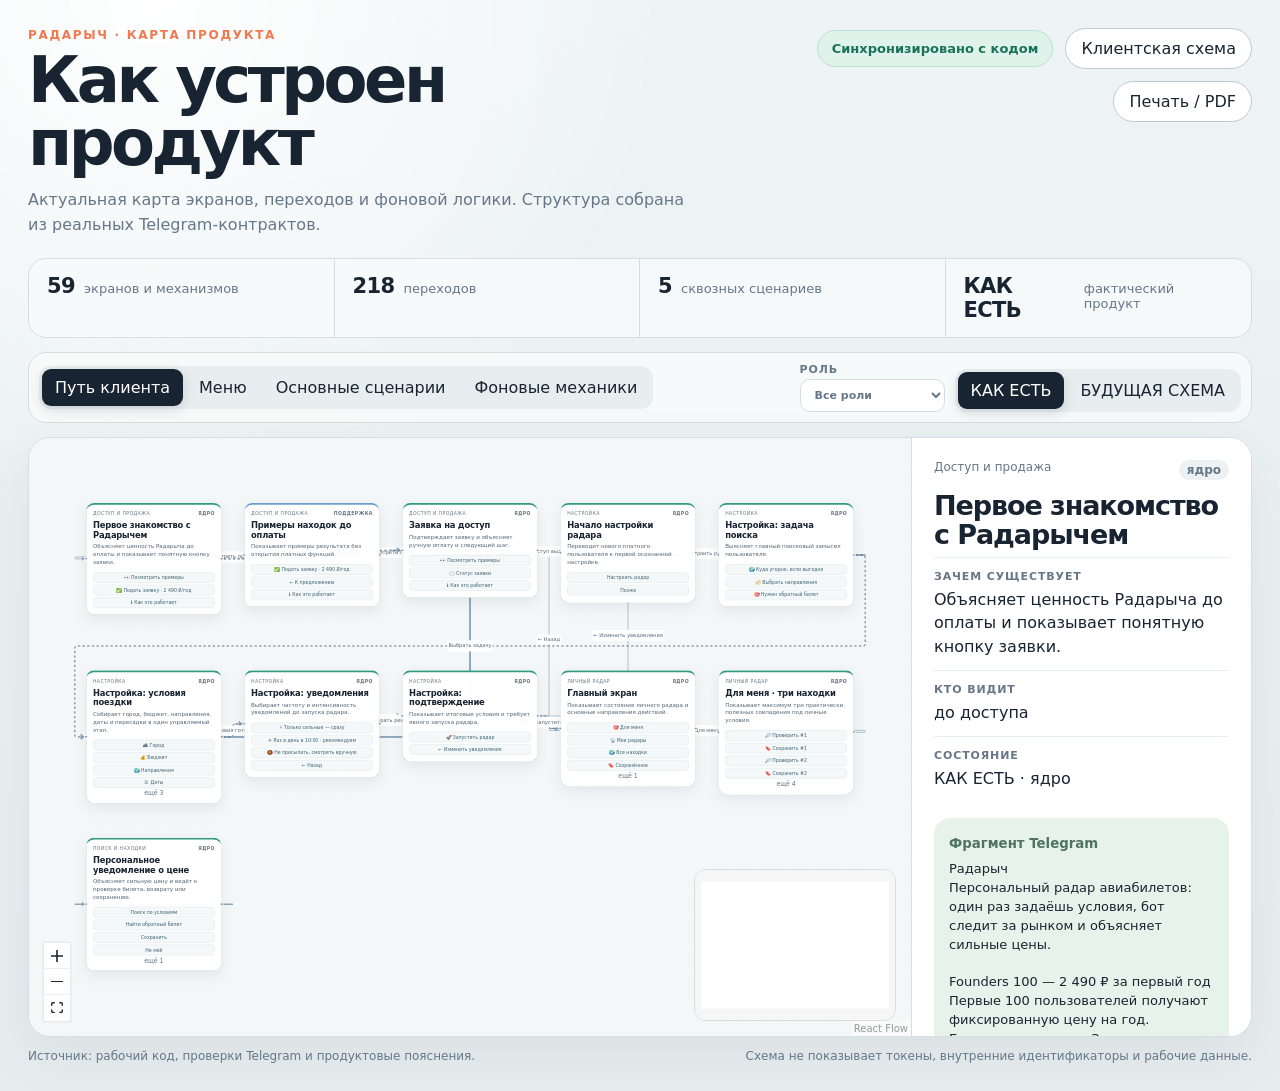
==== commit 7bbcea89: "Publish Product Atlas b6b6a2b" ====
--- a/travel-radar/index.html
+++ b/travel-radar/index.html
@@ -1,5 +1,5 @@
-<!DOCTYPE html><html lang="ru"><head><meta charset="UTF-8"><meta name="viewport" content="width=device-width"><meta name="description" content="Интерактивная карта экранов, сценариев и механик Telegram-продукта Радарыч."><meta name="theme-color" content="#eef3f5"><link rel="icon" type="image/svg+xml" href="/travel-radar/favicon.svg"><title>Радарыч — карта продукта</title><link rel="stylesheet" href="/travel-radar/_astro/ProductAtlas.DZ0Ws1xk.css"><link rel="stylesheet" href="/travel-radar/_astro/global.C0texoL5.css"></head><body class><style>astro-island,astro-slot,astro-static-slot{display:contents}</style><script>(()=>{var e=async t=>{await(await t())()};(self.Astro||(self.Astro={})).load=e;window.dispatchEvent(new Event("astro:load"));})();</script><script>(()=>{var g=Object.defineProperty;var w=(a,s,c)=>s in a?g(a,s,{enumerable:!0,configurable:!0,writable:!0,value:c}):a[s]=c;var l=(a,s,c)=>w(a,typeof s!="symbol"?s+"":s,c);var E=new Set(["__proto__","constructor","prototype"]);{let a={0:t=>y(t),1:t=>c(t),2:t=>new RegExp(t),3:t=>new Date(t),4:t=>new Map(c(t)),5:t=>new Set(c(t)),6:t=>BigInt(t),7:t=>new URL(t),8:t=>new Uint8Array(t),9:t=>new Uint16Array(t),10:t=>new Uint32Array(t),11:t=>Number.POSITIVE_INFINITY*t},s=t=>{let[p,e]=t;return p in a?a[p](e):void 0},c=t=>t.map(s),y=t=>typeof t!="object"||t===null?t:Object.fromEntries(Object.entries(t).map(([p,e])=>[p,s(e)]));class f extends HTMLElement{constructor(){super(...arguments);l(this,"Component");l(this,"hydrator");l(this,"hydrate",async()=>{var b;if(!this.hydrator||!this.isConnected)return;let e=(b=this.parentElement)==null?void 0:b.closest("astro-island[ssr]");if(e){e.addEventListener("astro:hydrate",this.hydrate,{once:!0});return}let r=this.querySelectorAll("astro-slot"),n={},d=this.querySelectorAll("template[data-astro-template]");for(let o of d){let i=o.closest(this.tagName);i!=null&&i.isSameNode(this)&&(n[o.getAttribute("data-astro-template")||"default"]=o.innerHTML,o.remove())}for(let o of r){let i=o.closest(this.tagName);i!=null&&i.isSameNode(this)&&(n[o.getAttribute("name")||"default"]=o.innerHTML)}let u;try{u=this.hasAttribute("props")?y(JSON.parse(this.getAttribute("props"))):{}}catch(o){let i=this.getAttribute("component-url")||"<unknown>",v=this.getAttribute("component-export");throw v&&(i+=` (export ${v})`),console.error(`[hydrate] Error parsing props for component ${i}`,this.getAttribute("props"),o),o}let h;await this.hydrator(this)(this.Component,u,n,{client:this.getAttribute("client")}),this.removeAttribute("ssr"),this.dispatchEvent(new CustomEvent("astro:hydrate"))});l(this,"unmount",()=>{this.isConnected||this.dispatchEvent(new CustomEvent("astro:unmount"))})}disconnectedCallback(){document.removeEventListener("astro:after-swap",this.unmount),document.addEventListener("astro:after-swap",this.unmount,{once:!0})}connectedCallback(){if(!this.hasAttribute("await-children")||document.readyState==="interactive"||document.readyState==="complete")this.childrenConnectedCallback();else{let e=()=>{document.removeEventListener("DOMContentLoaded",e),r.disconnect(),this.childrenConnectedCallback()},r=new MutationObserver(()=>{var n;((n=this.lastChild)==null?void 0:n.nodeType)===Node.COMMENT_NODE&&this.lastChild.nodeValue==="astro:end"&&(this.lastChild.remove(),e())});r.observe(this,{childList:!0}),document.addEventListener("DOMContentLoaded",e)}}async childrenConnectedCallback(){let e=this.getAttribute("before-hydration-url");e&&await import(e),this.start()}getRetryImportUrl(e){let r=new URL(e,document.baseURI);return r.searchParams.set("astro-retry",Date.now().toString()),r.toString()}async importWithRetry(e){try{return await import(e)}catch(r){return await new Promise(n=>setTimeout(n,1e3)),import(this.getRetryImportUrl(e))}}handleHydrationError(e){let r=this.getAttribute("component-url"),n=new CustomEvent("astro:hydration-error",{cancelable:!0,bubbles:!0,composed:!0,detail:{error:e,componentUrl:r}});this.dispatchEvent(n)&&console.error(`[astro-island] Error hydrating ${r}`,e)}async start(){let e=JSON.parse(this.getAttribute("opts")),r=this.getAttribute("client");if(Astro[r]===void 0){window.addEventListener(`astro:${r}`,()=>this.start(),{once:!0});return}try{await Astro[r](async()=>{let n=this.getAttribute("renderer-url");try{let[d,{default:u}]=await Promise.all([this.importWithRetry(this.getAttribute("component-url")),n?this.importWithRetry(n):Promise.resolve({default:()=>()=>{}})]),h=this.getAttribute("component-export")||"default";if(h.includes(".")){this.Component=d;for(let m of h.split(".")){if(E.has(m)||!this.Component||typeof this.Component!="object"&&typeof this.Component!="function"||!Object.hasOwn(this.Component,m))throw new Error(`Invalid component export path: ${h}`);this.Component=this.Component[m]}}else{if(E.has(h))throw new Error(`Invalid component export path: ${h}`);this.Component=d[h]}return this.hydrator=u,this.hydrate}catch(d){return this.handleHydrationError(d),()=>{}}},e,this)}catch(n){this.handleHydrationError(n)}}attributeChangedCallback(){this.hydrate()}}l(f,"observedAttributes",["props"]),customElements.get("astro-island")||customElements.define("astro-island",f)}})();</script><astro-island uid="1b5u0x" prefix="r1" component-url="/travel-radar/_astro/ProductAtlas.CbSHBAjN.js" component-export="default" renderer-url="/travel-radar/_astro/client.Cwnq2zmV.js" props="{&quot;atlas&quot;:[0,{&quot;categories&quot;:[1,[[0,{&quot;color&quot;:[0,&quot;#e98a5f&quot;],&quot;id&quot;:[0,&quot;acquisition&quot;],&quot;label&quot;:[0,&quot;Доступ и продажа&quot;]}],[0,{&quot;color&quot;:[0,&quot;#d5a94f&quot;],&quot;id&quot;:[0,&quot;activation&quot;],&quot;label&quot;:[0,&quot;Настройка&quot;]}],[0,{&quot;color&quot;:[0,&quot;#38a98c&quot;],&quot;id&quot;:[0,&quot;radar&quot;],&quot;label&quot;:[0,&quot;Личный радар&quot;]}],[0,{&quot;color&quot;:[0,&quot;#4f8fd8&quot;],&quot;id&quot;:[0,&quot;discovery&quot;],&quot;label&quot;:[0,&quot;Поиск и находки&quot;]}],[0,{&quot;color&quot;:[0,&quot;#7c6fd2&quot;],&quot;id&quot;:[0,&quot;trip&quot;],&quot;label&quot;:[0,&quot;Поездка и возврат&quot;]}],[0,{&quot;color&quot;:[0,&quot;#b56db4&quot;],&quot;id&quot;:[0,&quot;retention&quot;],&quot;label&quot;:[0,&quot;Сохранение ценности&quot;]}],[0,{&quot;color&quot;:[0,&quot;#697586&quot;],&quot;id&quot;:[0,&quot;owner&quot;],&quot;label&quot;:[0,&quot;Owner-контур&quot;]}],[0,{&quot;color&quot;:[0,&quot;#334155&quot;],&quot;id&quot;:[0,&quot;system&quot;],&quot;label&quot;:[0,&quot;Фоновые механики&quot;]}],[0,{&quot;color&quot;:[0,&quot;#9b9388&quot;],&quot;id&quot;:[0,&quot;legacy&quot;],&quot;label&quot;:[0,&quot;Legacy / архив&quot;]}]]],&quot;edges&quot;:[1,[[0,{&quot;id&quot;:[0,&quot;commands--paid_main_menu--0&quot;],&quot;kind&quot;:[0,&quot;user&quot;],&quot;label&quot;:[0,&quot;/menu&quot;],&quot;source&quot;:[0,&quot;commands&quot;],&quot;target&quot;:[0,&quot;paid_main_menu&quot;]}],[0,{&quot;id&quot;:[0,&quot;commands--paid_radars_list--1&quot;],&quot;kind&quot;:[0,&quot;user&quot;],&quot;label&quot;:[0,&quot;/radars&quot;],&quot;source&quot;:[0,&quot;commands&quot;],&quot;target&quot;:[0,&quot;paid_radars_list&quot;]}],[0,{&quot;id&quot;:[0,&quot;commands--paid_daily_digest--2&quot;],&quot;kind&quot;:[0,&quot;user&quot;],&quot;label&quot;:[0,&quot;/digest&quot;],&quot;source&quot;:[0,&quot;commands&quot;],&quot;target&quot;:[0,&quot;paid_daily_digest&quot;]}],[0,{&quot;id&quot;:[0,&quot;commands--paid_saved_populated--3&quot;],&quot;kind&quot;:[0,&quot;user&quot;],&quot;label&quot;:[0,&quot;/saved&quot;],&quot;source&quot;:[0,&quot;commands&quot;],&quot;target&quot;:[0,&quot;paid_saved_populated&quot;]}],[0,{&quot;id&quot;:[0,&quot;commands--commands--4&quot;],&quot;kind&quot;:[0,&quot;user&quot;],&quot;label&quot;:[0,&quot;/help&quot;],&quot;source&quot;:[0,&quot;commands&quot;],&quot;target&quot;:[0,&quot;commands&quot;]}],[0,{&quot;id&quot;:[0,&quot;main_menu.paid-main-menu-buttons--paid_personal_feed--5&quot;],&quot;kind&quot;:[0,&quot;user&quot;],&quot;label&quot;:[0,&quot;🎯 Для меня&quot;],&quot;source&quot;:[0,&quot;main_menu.paid-main-menu-buttons&quot;],&quot;target&quot;:[0,&quot;paid_personal_feed&quot;]}],[0,{&quot;id&quot;:[0,&quot;main_menu.paid-main-menu-buttons--paid_radars_list--6&quot;],&quot;kind&quot;:[0,&quot;user&quot;],&quot;label&quot;:[0,&quot;📡 Мои радары&quot;],&quot;source&quot;:[0,&quot;main_menu.paid-main-menu-buttons&quot;],&quot;target&quot;:[0,&quot;paid_radars_list&quot;]}],[0,{&quot;id&quot;:[0,&quot;main_menu.paid-main-menu-buttons--anomalies_dashboard--7&quot;],&quot;kind&quot;:[0,&quot;user&quot;],&quot;label&quot;:[0,&quot;🌍 Все находки&quot;],&quot;source&quot;:[0,&quot;main_menu.paid-main-menu-buttons&quot;],&quot;target&quot;:[0,&quot;anomalies_dashboard&quot;]}],[0,{&quot;id&quot;:[0,&quot;main_menu.paid-main-menu-buttons--paid_saved_populated--8&quot;],&quot;kind&quot;:[0,&quot;user&quot;],&quot;label&quot;:[0,&quot;🔖 Сохранённое&quot;],&quot;source&quot;:[0,&quot;main_menu.paid-main-menu-buttons&quot;],&quot;target&quot;:[0,&quot;paid_saved_populated&quot;]}],[0,{&quot;id&quot;:[0,&quot;main_menu.paid-main-menu-buttons--paid_main_menu--9&quot;],&quot;kind&quot;:[0,&quot;user&quot;],&quot;label&quot;:[0,&quot;••• Ещё&quot;],&quot;source&quot;:[0,&quot;main_menu.paid-main-menu-buttons&quot;],&quot;target&quot;:[0,&quot;paid_main_menu&quot;]}],[0,{&quot;id&quot;:[0,&quot;admin_menu--paid_personal_feed--10&quot;],&quot;kind&quot;:[0,&quot;user&quot;],&quot;label&quot;:[0,&quot;🎯 Для меня&quot;],&quot;source&quot;:[0,&quot;admin_menu&quot;],&quot;target&quot;:[0,&quot;paid_personal_feed&quot;]}],[0,{&quot;id&quot;:[0,&quot;admin_menu--paid_radars_list--11&quot;],&quot;kind&quot;:[0,&quot;user&quot;],&quot;label&quot;:[0,&quot;📡 Мои радары&quot;],&quot;source&quot;:[0,&quot;admin_menu&quot;],&quot;target&quot;:[0,&quot;paid_radars_list&quot;]}],[0,{&quot;id&quot;:[0,&quot;admin_menu--anomalies_dashboard--12&quot;],&quot;kind&quot;:[0,&quot;user&quot;],&quot;label&quot;:[0,&quot;🌍 Все находки&quot;],&quot;source&quot;:[0,&quot;admin_menu&quot;],&quot;target&quot;:[0,&quot;anomalies_dashboard&quot;]}],[0,{&quot;id&quot;:[0,&quot;admin_menu--paid_saved_populated--13&quot;],&quot;kind&quot;:[0,&quot;user&quot;],&quot;label&quot;:[0,&quot;🔖 Сохранённое&quot;],&quot;source&quot;:[0,&quot;admin_menu&quot;],&quot;target&quot;:[0,&quot;paid_saved_populated&quot;]}],[0,{&quot;id&quot;:[0,&quot;admin_menu--paid_main_menu--14&quot;],&quot;kind&quot;:[0,&quot;user&quot;],&quot;label&quot;:[0,&quot;••• Ещё&quot;],&quot;source&quot;:[0,&quot;admin_menu&quot;],&quot;target&quot;:[0,&quot;paid_main_menu&quot;]}],[0,{&quot;id&quot;:[0,&quot;admin_menu--diagnostics--15&quot;],&quot;kind&quot;:[0,&quot;user&quot;],&quot;label&quot;:[0,&quot;🔧 Диагностика&quot;],&quot;source&quot;:[0,&quot;admin_menu&quot;],&quot;target&quot;:[0,&quot;diagnostics&quot;]}],[0,{&quot;id&quot;:[0,&quot;more_menu--ready_trips--16&quot;],&quot;kind&quot;:[0,&quot;user&quot;],&quot;label&quot;:[0,&quot;🧳 Готовые поездки&quot;],&quot;source&quot;:[0,&quot;more_menu&quot;],&quot;target&quot;:[0,&quot;ready_trips&quot;]}],[0,{&quot;id&quot;:[0,&quot;more_menu--paid_weekly_report--17&quot;],&quot;kind&quot;:[0,&quot;user&quot;],&quot;label&quot;:[0,&quot;📊 Отчёт за неделю&quot;],&quot;source&quot;:[0,&quot;more_menu&quot;],&quot;target&quot;:[0,&quot;paid_weekly_report&quot;]}],[0,{&quot;id&quot;:[0,&quot;more_menu--paid_main_menu--18&quot;],&quot;kind&quot;:[0,&quot;user&quot;],&quot;label&quot;:[0,&quot;🏠 Главный экран&quot;],&quot;source&quot;:[0,&quot;more_menu&quot;],&quot;target&quot;:[0,&quot;paid_main_menu&quot;]}],[0,{&quot;id&quot;:[0,&quot;diagnostics--paid_main_menu--19&quot;],&quot;kind&quot;:[0,&quot;user&quot;],&quot;label&quot;:[0,&quot;📊 Сводка радара&quot;],&quot;source&quot;:[0,&quot;diagnostics&quot;],&quot;target&quot;:[0,&quot;paid_main_menu&quot;]}],[0,{&quot;id&quot;:[0,&quot;diagnostics--paid_main_menu--20&quot;],&quot;kind&quot;:[0,&quot;user&quot;],&quot;label&quot;:[0,&quot;🧭 Качество сигналов&quot;],&quot;source&quot;:[0,&quot;diagnostics&quot;],&quot;target&quot;:[0,&quot;paid_main_menu&quot;]}],[0,{&quot;id&quot;:[0,&quot;diagnostics--paid_main_menu--21&quot;],&quot;kind&quot;:[0,&quot;user&quot;],&quot;label&quot;:[0,&quot;🔁 Риск обратного&quot;],&quot;source&quot;:[0,&quot;diagnostics&quot;],&quot;target&quot;:[0,&quot;paid_main_menu&quot;]}],[0,{&quot;id&quot;:[0,&quot;diagnostics--paid_main_menu--22&quot;],&quot;kind&quot;:[0,&quot;user&quot;],&quot;label&quot;:[0,&quot;⚙️ Статус&quot;],&quot;source&quot;:[0,&quot;diagnostics&quot;],&quot;target&quot;:[0,&quot;paid_main_menu&quot;]}],[0,{&quot;id&quot;:[0,&quot;diagnostics--paid_main_menu--23&quot;],&quot;kind&quot;:[0,&quot;user&quot;],&quot;label&quot;:[0,&quot;↩️ Главное меню&quot;],&quot;source&quot;:[0,&quot;diagnostics&quot;],&quot;target&quot;:[0,&quot;paid_main_menu&quot;]}],[0,{&quot;id&quot;:[0,&quot;anomalies_empty--anomalies_dashboard--24&quot;],&quot;kind&quot;:[0,&quot;user&quot;],&quot;label&quot;:[0,&quot;🔄 Обновить&quot;],&quot;source&quot;:[0,&quot;anomalies_empty&quot;],&quot;target&quot;:[0,&quot;anomalies_dashboard&quot;]}],[0,{&quot;id&quot;:[0,&quot;anomalies_empty--paid_main_menu--25&quot;],&quot;kind&quot;:[0,&quot;user&quot;],&quot;label&quot;:[0,&quot;💎 Из Москвы&quot;],&quot;source&quot;:[0,&quot;anomalies_empty&quot;],&quot;target&quot;:[0,&quot;paid_main_menu&quot;]}],[0,{&quot;id&quot;:[0,&quot;anomalies_empty--paid_main_menu--26&quot;],&quot;kind&quot;:[0,&quot;user&quot;],&quot;label&quot;:[0,&quot;🛫 Из Питера&quot;],&quot;source&quot;:[0,&quot;anomalies_empty&quot;],&quot;target&quot;:[0,&quot;paid_main_menu&quot;]}],[0,{&quot;id&quot;:[0,&quot;anomalies_empty--paid_main_menu--27&quot;],&quot;kind&quot;:[0,&quot;user&quot;],&quot;label&quot;:[0,&quot;⚙️ Настроить&quot;],&quot;source&quot;:[0,&quot;anomalies_empty&quot;],&quot;target&quot;:[0,&quot;paid_main_menu&quot;]}],[0,{&quot;id&quot;:[0,&quot;anomalies_dashboard--anomalies_dashboard--28&quot;],&quot;kind&quot;:[0,&quot;user&quot;],&quot;label&quot;:[0,&quot;📅 июл 2026 · 18&quot;],&quot;source&quot;:[0,&quot;anomalies_dashboard&quot;],&quot;target&quot;:[0,&quot;anomalies_dashboard&quot;]}],[0,{&quot;id&quot;:[0,&quot;anomalies_dashboard--anomalies_dashboard--29&quot;],&quot;kind&quot;:[0,&quot;user&quot;],&quot;label&quot;:[0,&quot;📅 авг 2026 · 12&quot;],&quot;source&quot;:[0,&quot;anomalies_dashboard&quot;],&quot;target&quot;:[0,&quot;anomalies_dashboard&quot;]}],[0,{&quot;id&quot;:[0,&quot;anomalies_dashboard--anomalies_dashboard--30&quot;],&quot;kind&quot;:[0,&quot;user&quot;],&quot;label&quot;:[0,&quot;📅 сен 2026 · 9&quot;],&quot;source&quot;:[0,&quot;anomalies_dashboard&quot;],&quot;target&quot;:[0,&quot;anomalies_dashboard&quot;]}],[0,{&quot;id&quot;:[0,&quot;anomalies_dashboard--anomalies_dashboard--31&quot;],&quot;kind&quot;:[0,&quot;user&quot;],&quot;label&quot;:[0,&quot;📅 окт 2026 · 7&quot;],&quot;source&quot;:[0,&quot;anomalies_dashboard&quot;],&quot;target&quot;:[0,&quot;anomalies_dashboard&quot;]}],[0,{&quot;id&quot;:[0,&quot;anomalies_dashboard--anomalies_dashboard--32&quot;],&quot;kind&quot;:[0,&quot;user&quot;],&quot;label&quot;:[0,&quot;↩️ Все фильтры&quot;],&quot;source&quot;:[0,&quot;anomalies_dashboard&quot;],&quot;target&quot;:[0,&quot;anomalies_dashboard&quot;]}],[0,{&quot;id&quot;:[0,&quot;anomalies_country--market_results--33&quot;],&quot;kind&quot;:[0,&quot;user&quot;],&quot;label&quot;:[0,&quot;🇨🇳 Китай · 9&quot;],&quot;source&quot;:[0,&quot;anomalies_country&quot;],&quot;target&quot;:[0,&quot;market_results&quot;]}],[0,{&quot;id&quot;:[0,&quot;anomalies_country--market_results--34&quot;],&quot;kind&quot;:[0,&quot;user&quot;],&quot;label&quot;:[0,&quot;🇹🇭 Таиланд · 4&quot;],&quot;source&quot;:[0,&quot;anomalies_country&quot;],&quot;target&quot;:[0,&quot;market_results&quot;]}],[0,{&quot;id&quot;:[0,&quot;anomalies_country--market_results--35&quot;],&quot;kind&quot;:[0,&quot;user&quot;],&quot;label&quot;:[0,&quot;🇪🇸 Испания · 3&quot;],&quot;source&quot;:[0,&quot;anomalies_country&quot;],&quot;target&quot;:[0,&quot;market_results&quot;]}],[0,{&quot;id&quot;:[0,&quot;anomalies_country--market_results--36&quot;],&quot;kind&quot;:[0,&quot;user&quot;],&quot;label&quot;:[0,&quot;🇹🇷 Турция · 2&quot;],&quot;source&quot;:[0,&quot;anomalies_country&quot;],&quot;target&quot;:[0,&quot;market_results&quot;]}],[0,{&quot;id&quot;:[0,&quot;anomalies_country--anomalies_dashboard--37&quot;],&quot;kind&quot;:[0,&quot;user&quot;],&quot;label&quot;:[0,&quot;↩️ Месяцы&quot;],&quot;source&quot;:[0,&quot;anomalies_country&quot;],&quot;target&quot;:[0,&quot;anomalies_dashboard&quot;]}],[0,{&quot;id&quot;:[0,&quot;anomalies_country--anomalies_dashboard--38&quot;],&quot;kind&quot;:[0,&quot;user&quot;],&quot;label&quot;:[0,&quot;↩️ Все фильтры&quot;],&quot;source&quot;:[0,&quot;anomalies_country&quot;],&quot;target&quot;:[0,&quot;anomalies_dashboard&quot;]}],[0,{&quot;id&quot;:[0,&quot;deals--market_results--39&quot;],&quot;kind&quot;:[0,&quot;user&quot;],&quot;label&quot;:[0,&quot;🔥 Самые сильные&quot;],&quot;source&quot;:[0,&quot;deals&quot;],&quot;target&quot;:[0,&quot;market_results&quot;]}],[0,{&quot;id&quot;:[0,&quot;deals--market_results--40&quot;],&quot;kind&quot;:[0,&quot;user&quot;],&quot;label&quot;:[0,&quot;🟢 −25% и ниже&quot;],&quot;source&quot;:[0,&quot;deals&quot;],&quot;target&quot;:[0,&quot;market_results&quot;]}],[0,{&quot;id&quot;:[0,&quot;deals--ready_trips--41&quot;],&quot;kind&quot;:[0,&quot;user&quot;],&quot;label&quot;:[0,&quot;🧳 Готовые поездки&quot;],&quot;source&quot;:[0,&quot;deals&quot;],&quot;target&quot;:[0,&quot;ready_trips&quot;]}],[0,{&quot;id&quot;:[0,&quot;deals--paid_main_menu--42&quot;],&quot;kind&quot;:[0,&quot;user&quot;],&quot;label&quot;:[0,&quot;🌍 Короткие&quot;],&quot;source&quot;:[0,&quot;deals&quot;],&quot;target&quot;:[0,&quot;paid_main_menu&quot;]}],[0,{&quot;id&quot;:[0,&quot;deals--anomalies_dashboard--43&quot;],&quot;kind&quot;:[0,&quot;user&quot;],&quot;label&quot;:[0,&quot;🌍 Страны из Москвы&quot;],&quot;source&quot;:[0,&quot;deals&quot;],&quot;target&quot;:[0,&quot;anomalies_dashboard&quot;]}],[0,{&quot;id&quot;:[0,&quot;deals--paid_main_menu--44&quot;],&quot;kind&quot;:[0,&quot;user&quot;],&quot;label&quot;:[0,&quot;⚙️ Настроить&quot;],&quot;source&quot;:[0,&quot;deals&quot;],&quot;target&quot;:[0,&quot;paid_main_menu&quot;]}],[0,{&quot;id&quot;:[0,&quot;return_window--return_result--45&quot;],&quot;kind&quot;:[0,&quot;user&quot;],&quot;label&quot;:[0,&quot;5–10 дней · 06.08–11.08&quot;],&quot;source&quot;:[0,&quot;return_window&quot;],&quot;target&quot;:[0,&quot;return_result&quot;]}],[0,{&quot;id&quot;:[0,&quot;return_window--return_result--46&quot;],&quot;kind&quot;:[0,&quot;user&quot;],&quot;label&quot;:[0,&quot;10–14 дней · 11.08–15.08&quot;],&quot;source&quot;:[0,&quot;return_window&quot;],&quot;target&quot;:[0,&quot;return_result&quot;]}],[0,{&quot;id&quot;:[0,&quot;return_window--return_result--47&quot;],&quot;kind&quot;:[0,&quot;user&quot;],&quot;label&quot;:[0,&quot;14–21 день · 15.08–22.08&quot;],&quot;source&quot;:[0,&quot;return_window&quot;],&quot;target&quot;:[0,&quot;return_result&quot;]}],[0,{&quot;id&quot;:[0,&quot;return_window--return_window--48&quot;],&quot;kind&quot;:[0,&quot;user&quot;],&quot;label&quot;:[0,&quot;✏️ Свои даты&quot;],&quot;source&quot;:[0,&quot;return_window&quot;],&quot;target&quot;:[0,&quot;return_window&quot;]}],[0,{&quot;id&quot;:[0,&quot;return_result--return_result--49&quot;],&quot;kind&quot;:[0,&quot;user&quot;],&quot;label&quot;:[0,&quot;🔄 Проверить сейчас&quot;],&quot;source&quot;:[0,&quot;return_result&quot;],&quot;target&quot;:[0,&quot;return_result&quot;]}],[0,{&quot;id&quot;:[0,&quot;return_result--return_result--50&quot;],&quot;kind&quot;:[0,&quot;user&quot;],&quot;label&quot;:[0,&quot;Рассмотреть другой город&quot;],&quot;source&quot;:[0,&quot;return_result&quot;],&quot;target&quot;:[0,&quot;return_result&quot;]}],[0,{&quot;id&quot;:[0,&quot;return_result--return_window--51&quot;],&quot;kind&quot;:[0,&quot;user&quot;],&quot;label&quot;:[0,&quot;📅 Изменить интервал&quot;],&quot;source&quot;:[0,&quot;return_result&quot;],&quot;target&quot;:[0,&quot;return_window&quot;]}],[0,{&quot;id&quot;:[0,&quot;return_result--sniper_dashboard--52&quot;],&quot;kind&quot;:[0,&quot;user&quot;],&quot;label&quot;:[0,&quot;🎯 Снайпер возврата&quot;],&quot;source&quot;:[0,&quot;return_result&quot;],&quot;target&quot;:[0,&quot;sniper_dashboard&quot;]}],[0,{&quot;id&quot;:[0,&quot;sniper_dashboard--sniper_dashboard--53&quot;],&quot;kind&quot;:[0,&quot;user&quot;],&quot;label&quot;:[0,&quot;⭐ Популярные&quot;],&quot;source&quot;:[0,&quot;sniper_dashboard&quot;],&quot;target&quot;:[0,&quot;sniper_dashboard&quot;]}],[0,{&quot;id&quot;:[0,&quot;sniper_dashboard--sniper_dashboard--54&quot;],&quot;kind&quot;:[0,&quot;user&quot;],&quot;label&quot;:[0,&quot;🌏 Азия и острова&quot;],&quot;source&quot;:[0,&quot;sniper_dashboard&quot;],&quot;target&quot;:[0,&quot;sniper_dashboard&quot;]}],[0,{&quot;id&quot;:[0,&quot;sniper_dashboard--sniper_dashboard--55&quot;],&quot;kind&quot;:[0,&quot;user&quot;],&quot;label&quot;:[0,&quot;🧭 Ближние&quot;],&quot;source&quot;:[0,&quot;sniper_dashboard&quot;],&quot;target&quot;:[0,&quot;sniper_dashboard&quot;]}],[0,{&quot;id&quot;:[0,&quot;sniper_dashboard--sniper_dashboard--56&quot;],&quot;kind&quot;:[0,&quot;user&quot;],&quot;label&quot;:[0,&quot;🇪🇺 Европа&quot;],&quot;source&quot;:[0,&quot;sniper_dashboard&quot;],&quot;target&quot;:[0,&quot;sniper_dashboard&quot;]}],[0,{&quot;id&quot;:[0,&quot;sniper_dashboard--sniper_dashboard--57&quot;],&quot;kind&quot;:[0,&quot;user&quot;],&quot;label&quot;:[0,&quot;🌍 Африка&quot;],&quot;source&quot;:[0,&quot;sniper_dashboard&quot;],&quot;target&quot;:[0,&quot;sniper_dashboard&quot;]}],[0,{&quot;id&quot;:[0,&quot;sniper_dashboard--sniper_dashboard--58&quot;],&quot;kind&quot;:[0,&quot;user&quot;],&quot;label&quot;:[0,&quot;🌎 Америка&quot;],&quot;source&quot;:[0,&quot;sniper_dashboard&quot;],&quot;target&quot;:[0,&quot;sniper_dashboard&quot;]}],[0,{&quot;id&quot;:[0,&quot;sniper_dashboard--sniper_dashboard--59&quot;],&quot;kind&quot;:[0,&quot;user&quot;],&quot;label&quot;:[0,&quot;🌍 Все страны&quot;],&quot;source&quot;:[0,&quot;sniper_dashboard&quot;],&quot;target&quot;:[0,&quot;sniper_dashboard&quot;]}],[0,{&quot;id&quot;:[0,&quot;sniper_dashboard--sniper_dashboard--60&quot;],&quot;kind&quot;:[0,&quot;user&quot;],&quot;label&quot;:[0,&quot;📋 Активные снайперы&quot;],&quot;source&quot;:[0,&quot;sniper_dashboard&quot;],&quot;target&quot;:[0,&quot;sniper_dashboard&quot;]}],[0,{&quot;id&quot;:[0,&quot;sniper_dashboard--sniper_dashboard--61&quot;],&quot;kind&quot;:[0,&quot;user&quot;],&quot;label&quot;:[0,&quot;✏️ Ручной ввод&quot;],&quot;source&quot;:[0,&quot;sniper_dashboard&quot;],&quot;target&quot;:[0,&quot;sniper_dashboard&quot;]}],[0,{&quot;id&quot;:[0,&quot;sniper_target--sniper_window--62&quot;],&quot;kind&quot;:[0,&quot;user&quot;],&quot;label&quot;:[0,&quot;🇹🇭 Таиланд&quot;],&quot;source&quot;:[0,&quot;sniper_target&quot;],&quot;target&quot;:[0,&quot;sniper_window&quot;]}],[0,{&quot;id&quot;:[0,&quot;sniper_target--sniper_window--63&quot;],&quot;kind&quot;:[0,&quot;user&quot;],&quot;label&quot;:[0,&quot;🇨🇳 Китай&quot;],&quot;source&quot;:[0,&quot;sniper_target&quot;],&quot;target&quot;:[0,&quot;sniper_window&quot;]}],[0,{&quot;id&quot;:[0,&quot;sniper_target--sniper_window--64&quot;],&quot;kind&quot;:[0,&quot;user&quot;],&quot;label&quot;:[0,&quot;🇹🇷 Турция&quot;],&quot;source&quot;:[0,&quot;sniper_target&quot;],&quot;target&quot;:[0,&quot;sniper_window&quot;]}],[0,{&quot;id&quot;:[0,&quot;sniper_target--sniper_window--65&quot;],&quot;kind&quot;:[0,&quot;user&quot;],&quot;label&quot;:[0,&quot;🇻🇳 Вьетнам&quot;],&quot;source&quot;:[0,&quot;sniper_target&quot;],&quot;target&quot;:[0,&quot;sniper_window&quot;]}],[0,{&quot;id&quot;:[0,&quot;sniper_target--sniper_dashboard--66&quot;],&quot;kind&quot;:[0,&quot;user&quot;],&quot;label&quot;:[0,&quot;↩️ Назад&quot;],&quot;source&quot;:[0,&quot;sniper_target&quot;],&quot;target&quot;:[0,&quot;sniper_dashboard&quot;]}],[0,{&quot;id&quot;:[0,&quot;sniper_window--sniper_price--67&quot;],&quot;kind&quot;:[0,&quot;user&quot;],&quot;label&quot;:[0,&quot;5–14 дней&quot;],&quot;source&quot;:[0,&quot;sniper_window&quot;],&quot;target&quot;:[0,&quot;sniper_price&quot;]}],[0,{&quot;id&quot;:[0,&quot;sniper_window--sniper_price--68&quot;],&quot;kind&quot;:[0,&quot;user&quot;],&quot;label&quot;:[0,&quot;5–20 дней&quot;],&quot;source&quot;:[0,&quot;sniper_window&quot;],&quot;target&quot;:[0,&quot;sniper_price&quot;]}],[0,{&quot;id&quot;:[0,&quot;sniper_window--sniper_price--69&quot;],&quot;kind&quot;:[0,&quot;user&quot;],&quot;label&quot;:[0,&quot;10–30 дней&quot;],&quot;source&quot;:[0,&quot;sniper_window&quot;],&quot;target&quot;:[0,&quot;sniper_price&quot;]}],[0,{&quot;id&quot;:[0,&quot;sniper_window--sniper_price--70&quot;],&quot;kind&quot;:[0,&quot;user&quot;],&quot;label&quot;:[0,&quot;14–30 дней&quot;],&quot;source&quot;:[0,&quot;sniper_window&quot;],&quot;target&quot;:[0,&quot;sniper_price&quot;]}],[0,{&quot;id&quot;:[0,&quot;sniper_window--sniper_dashboard--71&quot;],&quot;kind&quot;:[0,&quot;user&quot;],&quot;label&quot;:[0,&quot;↩️ Направления&quot;],&quot;source&quot;:[0,&quot;sniper_window&quot;],&quot;target&quot;:[0,&quot;sniper_dashboard&quot;]}],[0,{&quot;id&quot;:[0,&quot;sniper_price--sniper_dashboard--72&quot;],&quot;kind&quot;:[0,&quot;user&quot;],&quot;label&quot;:[0,&quot;до 25к&quot;],&quot;source&quot;:[0,&quot;sniper_price&quot;],&quot;target&quot;:[0,&quot;sniper_dashboard&quot;]}],[0,{&quot;id&quot;:[0,&quot;sniper_price--sniper_dashboard--73&quot;],&quot;kind&quot;:[0,&quot;user&quot;],&quot;label&quot;:[0,&quot;до 35к&quot;],&quot;source&quot;:[0,&quot;sniper_price&quot;],&quot;target&quot;:[0,&quot;sniper_dashboard&quot;]}],[0,{&quot;id&quot;:[0,&quot;sniper_price--sniper_dashboard--74&quot;],&quot;kind&quot;:[0,&quot;user&quot;],&quot;label&quot;:[0,&quot;до 50к&quot;],&quot;source&quot;:[0,&quot;sniper_price&quot;],&quot;target&quot;:[0,&quot;sniper_dashboard&quot;]}],[0,{&quot;id&quot;:[0,&quot;sniper_price--sniper_dashboard--75&quot;],&quot;kind&quot;:[0,&quot;user&quot;],&quot;label&quot;:[0,&quot;до 70к&quot;],&quot;source&quot;:[0,&quot;sniper_price&quot;],&quot;target&quot;:[0,&quot;sniper_dashboard&quot;]}],[0,{&quot;id&quot;:[0,&quot;sniper_price--sniper_window--76&quot;],&quot;kind&quot;:[0,&quot;user&quot;],&quot;label&quot;:[0,&quot;↩️ Окно&quot;],&quot;source&quot;:[0,&quot;sniper_price&quot;],&quot;target&quot;:[0,&quot;sniper_window&quot;]}],[0,{&quot;id&quot;:[0,&quot;unpaid_start--unpaid_examples--77&quot;],&quot;kind&quot;:[0,&quot;user&quot;],&quot;label&quot;:[0,&quot;👀 Посмотреть примеры&quot;],&quot;source&quot;:[0,&quot;unpaid_start&quot;],&quot;target&quot;:[0,&quot;unpaid_examples&quot;]}],[0,{&quot;id&quot;:[0,&quot;unpaid_start--unpaid_request--78&quot;],&quot;kind&quot;:[0,&quot;user&quot;],&quot;label&quot;:[0,&quot;✅ Подать заявку · 2 490 ₽/год&quot;],&quot;source&quot;:[0,&quot;unpaid_start&quot;],&quot;target&quot;:[0,&quot;unpaid_request&quot;]}],[0,{&quot;id&quot;:[0,&quot;unpaid_start--unpaid_faq--79&quot;],&quot;kind&quot;:[0,&quot;user&quot;],&quot;label&quot;:[0,&quot;ℹ️ Как это работает&quot;],&quot;source&quot;:[0,&quot;unpaid_start&quot;],&quot;target&quot;:[0,&quot;unpaid_faq&quot;]}],[0,{&quot;id&quot;:[0,&quot;unpaid_examples--unpaid_request--80&quot;],&quot;kind&quot;:[0,&quot;user&quot;],&quot;label&quot;:[0,&quot;✅ Подать заявку · 2 490 ₽/год&quot;],&quot;source&quot;:[0,&quot;unpaid_examples&quot;],&quot;target&quot;:[0,&quot;unpaid_request&quot;]}],[0,{&quot;id&quot;:[0,&quot;unpaid_examples--unpaid_start--81&quot;],&quot;kind&quot;:[0,&quot;user&quot;],&quot;label&quot;:[0,&quot;← К предложению&quot;],&quot;source&quot;:[0,&quot;unpaid_examples&quot;],&quot;target&quot;:[0,&quot;unpaid_start&quot;]}],[0,{&quot;id&quot;:[0,&quot;unpaid_examples--unpaid_faq--82&quot;],&quot;kind&quot;:[0,&quot;user&quot;],&quot;label&quot;:[0,&quot;ℹ️ Как это работает&quot;],&quot;source&quot;:[0,&quot;unpaid_examples&quot;],&quot;target&quot;:[0,&quot;unpaid_faq&quot;]}],[0,{&quot;id&quot;:[0,&quot;unpaid_preview_empty--unpaid_examples--83&quot;],&quot;kind&quot;:[0,&quot;user&quot;],&quot;label&quot;:[0,&quot;👀 Посмотреть примеры&quot;],&quot;source&quot;:[0,&quot;unpaid_preview_empty&quot;],&quot;target&quot;:[0,&quot;unpaid_examples&quot;]}],[0,{&quot;id&quot;:[0,&quot;unpaid_preview_empty--unpaid_request--84&quot;],&quot;kind&quot;:[0,&quot;user&quot;],&quot;label&quot;:[0,&quot;✅ Подать заявку · 2 490 ₽/год&quot;],&quot;source&quot;:[0,&quot;unpaid_preview_empty&quot;],&quot;target&quot;:[0,&quot;unpaid_request&quot;]}],[0,{&quot;id&quot;:[0,&quot;unpaid_preview_empty--unpaid_faq--85&quot;],&quot;kind&quot;:[0,&quot;user&quot;],&quot;label&quot;:[0,&quot;ℹ️ Как это работает&quot;],&quot;source&quot;:[0,&quot;unpaid_preview_empty&quot;],&quot;target&quot;:[0,&quot;unpaid_faq&quot;]}],[0,{&quot;id&quot;:[0,&quot;unpaid_request--unpaid_examples--86&quot;],&quot;kind&quot;:[0,&quot;user&quot;],&quot;label&quot;:[0,&quot;👀 Посмотреть примеры&quot;],&quot;source&quot;:[0,&quot;unpaid_request&quot;],&quot;target&quot;:[0,&quot;unpaid_examples&quot;]}],[0,{&quot;id&quot;:[0,&quot;unpaid_request--unpaid_request--87&quot;],&quot;kind&quot;:[0,&quot;user&quot;],&quot;label&quot;:[0,&quot;🕘 Статус заявки&quot;],&quot;source&quot;:[0,&quot;unpaid_request&quot;],&quot;target&quot;:[0,&quot;unpaid_request&quot;]}],[0,{&quot;id&quot;:[0,&quot;unpaid_request--unpaid_faq--88&quot;],&quot;kind&quot;:[0,&quot;user&quot;],&quot;label&quot;:[0,&quot;ℹ️ Как это работает&quot;],&quot;source&quot;:[0,&quot;unpaid_request&quot;],&quot;target&quot;:[0,&quot;unpaid_faq&quot;]}],[0,{&quot;id&quot;:[0,&quot;unpaid_expired--unpaid_examples--89&quot;],&quot;kind&quot;:[0,&quot;user&quot;],&quot;label&quot;:[0,&quot;👀 Посмотреть примеры&quot;],&quot;source&quot;:[0,&quot;unpaid_expired&quot;],&quot;target&quot;:[0,&quot;unpaid_examples&quot;]}],[0,{&quot;id&quot;:[0,&quot;unpaid_expired--unpaid_request--90&quot;],&quot;kind&quot;:[0,&quot;user&quot;],&quot;label&quot;:[0,&quot;🔄 Запросить продление&quot;],&quot;source&quot;:[0,&quot;unpaid_expired&quot;],&quot;target&quot;:[0,&quot;unpaid_request&quot;]}],[0,{&quot;id&quot;:[0,&quot;unpaid_expired--unpaid_faq--91&quot;],&quot;kind&quot;:[0,&quot;user&quot;],&quot;label&quot;:[0,&quot;ℹ️ Как это работает&quot;],&quot;source&quot;:[0,&quot;unpaid_expired&quot;],&quot;target&quot;:[0,&quot;unpaid_faq&quot;]}],[0,{&quot;id&quot;:[0,&quot;unpaid_faq--unpaid_request--92&quot;],&quot;kind&quot;:[0,&quot;user&quot;],&quot;label&quot;:[0,&quot;✅ Подать заявку · 2 490 ₽/год&quot;],&quot;source&quot;:[0,&quot;unpaid_faq&quot;],&quot;target&quot;:[0,&quot;unpaid_request&quot;]}],[0,{&quot;id&quot;:[0,&quot;unpaid_faq--unpaid_start--93&quot;],&quot;kind&quot;:[0,&quot;user&quot;],&quot;label&quot;:[0,&quot;← К предложению&quot;],&quot;source&quot;:[0,&quot;unpaid_faq&quot;],&quot;target&quot;:[0,&quot;unpaid_start&quot;]}],[0,{&quot;id&quot;:[0,&quot;unpaid_faq--unpaid_faq--94&quot;],&quot;kind&quot;:[0,&quot;user&quot;],&quot;label&quot;:[0,&quot;ℹ️ Как это работает&quot;],&quot;source&quot;:[0,&quot;unpaid_faq&quot;],&quot;target&quot;:[0,&quot;unpaid_faq&quot;]}],[0,{&quot;id&quot;:[0,&quot;paid_onboarding_intro--paid_setup_intent--95&quot;],&quot;kind&quot;:[0,&quot;user&quot;],&quot;label&quot;:[0,&quot;Настроить радар&quot;],&quot;source&quot;:[0,&quot;paid_onboarding_intro&quot;],&quot;target&quot;:[0,&quot;paid_setup_intent&quot;]}],[0,{&quot;id&quot;:[0,&quot;paid_onboarding_intro--paid_setup_intent--96&quot;],&quot;kind&quot;:[0,&quot;user&quot;],&quot;label&quot;:[0,&quot;Позже&quot;],&quot;source&quot;:[0,&quot;paid_onboarding_intro&quot;],&quot;target&quot;:[0,&quot;paid_setup_intent&quot;]}],[0,{&quot;id&quot;:[0,&quot;paid_setup_intent--paid_setup_intent--97&quot;],&quot;kind&quot;:[0,&quot;user&quot;],&quot;label&quot;:[0,&quot;🌍 Куда угодно, если выгодно&quot;],&quot;source&quot;:[0,&quot;paid_setup_intent&quot;],&quot;target&quot;:[0,&quot;paid_setup_intent&quot;]}],[0,{&quot;id&quot;:[0,&quot;paid_setup_intent--paid_setup_intent--98&quot;],&quot;kind&quot;:[0,&quot;user&quot;],&quot;label&quot;:[0,&quot;🧭 Выбрать направления&quot;],&quot;source&quot;:[0,&quot;paid_setup_intent&quot;],&quot;target&quot;:[0,&quot;paid_setup_intent&quot;]}],[0,{&quot;id&quot;:[0,&quot;paid_setup_intent--paid_setup_intent--99&quot;],&quot;kind&quot;:[0,&quot;user&quot;],&quot;label&quot;:[0,&quot;🎯 Нужен обратный билет&quot;],&quot;source&quot;:[0,&quot;paid_setup_intent&quot;],&quot;target&quot;:[0,&quot;paid_setup_intent&quot;]}],[0,{&quot;id&quot;:[0,&quot;paid_setup_limits--paid_setup_intent--100&quot;],&quot;kind&quot;:[0,&quot;user&quot;],&quot;label&quot;:[0,&quot;🏙 Город&quot;],&quot;source&quot;:[0,&quot;paid_setup_limits&quot;],&quot;target&quot;:[0,&quot;paid_setup_intent&quot;]}],[0,{&quot;id&quot;:[0,&quot;paid_setup_limits--paid_setup_intent--101&quot;],&quot;kind&quot;:[0,&quot;user&quot;],&quot;label&quot;:[0,&quot;💰 Бюджет&quot;],&quot;source&quot;:[0,&quot;paid_setup_limits&quot;],&quot;target&quot;:[0,&quot;paid_setup_intent&quot;]}],[0,{&quot;id&quot;:[0,&quot;paid_setup_limits--paid_setup_intent--102&quot;],&quot;kind&quot;:[0,&quot;user&quot;],&quot;label&quot;:[0,&quot;🌍 Направления&quot;],&quot;source&quot;:[0,&quot;paid_setup_limits&quot;],&quot;target&quot;:[0,&quot;paid_setup_intent&quot;]}],[0,{&quot;id&quot;:[0,&quot;paid_setup_limits--paid_setup_intent--103&quot;],&quot;kind&quot;:[0,&quot;user&quot;],&quot;label&quot;:[0,&quot;🗓 Даты&quot;],&quot;source&quot;:[0,&quot;paid_setup_limits&quot;],&quot;target&quot;:[0,&quot;paid_setup_intent&quot;]}],[0,{&quot;id&quot;:[0,&quot;paid_setup_limits--paid_setup_intent--104&quot;],&quot;kind&quot;:[0,&quot;user&quot;],&quot;label&quot;:[0,&quot;🔁 Пересадки&quot;],&quot;source&quot;:[0,&quot;paid_setup_limits&quot;],&quot;target&quot;:[0,&quot;paid_setup_intent&quot;]}],[0,{&quot;id&quot;:[0,&quot;paid_setup_limits--paid_setup_notifications--105&quot;],&quot;kind&quot;:[0,&quot;user&quot;],&quot;label&quot;:[0,&quot;Дальше&quot;],&quot;source&quot;:[0,&quot;paid_setup_limits&quot;],&quot;target&quot;:[0,&quot;paid_setup_notifications&quot;]}],[0,{&quot;id&quot;:[0,&quot;paid_setup_limits--paid_setup_intent--106&quot;],&quot;kind&quot;:[0,&quot;user&quot;],&quot;label&quot;:[0,&quot;← Назад&quot;],&quot;source&quot;:[0,&quot;paid_setup_limits&quot;],&quot;target&quot;:[0,&quot;paid_setup_intent&quot;]}],[0,{&quot;id&quot;:[0,&quot;paid_setup_notifications--paid_setup_confirm--107&quot;],&quot;kind&quot;:[0,&quot;user&quot;],&quot;label&quot;:[0,&quot;⚡ Только сильные — сразу&quot;],&quot;source&quot;:[0,&quot;paid_setup_notifications&quot;],&quot;target&quot;:[0,&quot;paid_setup_confirm&quot;]}],[0,{&quot;id&quot;:[0,&quot;paid_setup_notifications--paid_setup_confirm--108&quot;],&quot;kind&quot;:[0,&quot;user&quot;],&quot;label&quot;:[0,&quot;☀️ Раз в день в 10:00 · рекомендуем&quot;],&quot;source&quot;:[0,&quot;paid_setup_notifications&quot;],&quot;target&quot;:[0,&quot;paid_setup_confirm&quot;]}],[0,{&quot;id&quot;:[0,&quot;paid_setup_notifications--paid_setup_confirm--109&quot;],&quot;kind&quot;:[0,&quot;user&quot;],&quot;label&quot;:[0,&quot;🔕 Не присылать, смотреть вручную&quot;],&quot;source&quot;:[0,&quot;paid_setup_notifications&quot;],&quot;target&quot;:[0,&quot;paid_setup_confirm&quot;]}],[0,{&quot;id&quot;:[0,&quot;paid_setup_notifications--paid_setup_intent--110&quot;],&quot;kind&quot;:[0,&quot;user&quot;],&quot;label&quot;:[0,&quot;← Назад&quot;],&quot;source&quot;:[0,&quot;paid_setup_notifications&quot;],&quot;target&quot;:[0,&quot;paid_setup_intent&quot;]}],[0,{&quot;id&quot;:[0,&quot;paid_setup_confirm--paid_main_menu--111&quot;],&quot;kind&quot;:[0,&quot;user&quot;],&quot;label&quot;:[0,&quot;🚀 Запустить радар&quot;],&quot;source&quot;:[0,&quot;paid_setup_confirm&quot;],&quot;target&quot;:[0,&quot;paid_main_menu&quot;]}],[0,{&quot;id&quot;:[0,&quot;paid_setup_confirm--paid_setup_intent--112&quot;],&quot;kind&quot;:[0,&quot;user&quot;],&quot;label&quot;:[0,&quot;← Изменить уведомления&quot;],&quot;source&quot;:[0,&quot;paid_setup_confirm&quot;],&quot;target&quot;:[0,&quot;paid_setup_intent&quot;]}],[0,{&quot;id&quot;:[0,&quot;paid_main_menu--paid_personal_feed--113&quot;],&quot;kind&quot;:[0,&quot;user&quot;],&quot;label&quot;:[0,&quot;🎯 Для меня&quot;],&quot;source&quot;:[0,&quot;paid_main_menu&quot;],&quot;target&quot;:[0,&quot;paid_personal_feed&quot;]}],[0,{&quot;id&quot;:[0,&quot;paid_main_menu--paid_radars_list--114&quot;],&quot;kind&quot;:[0,&quot;user&quot;],&quot;label&quot;:[0,&quot;📡 Мои радары&quot;],&quot;source&quot;:[0,&quot;paid_main_menu&quot;],&quot;target&quot;:[0,&quot;paid_radars_list&quot;]}],[0,{&quot;id&quot;:[0,&quot;paid_main_menu--anomalies_dashboard--115&quot;],&quot;kind&quot;:[0,&quot;user&quot;],&quot;label&quot;:[0,&quot;🌍 Все находки&quot;],&quot;source&quot;:[0,&quot;paid_main_menu&quot;],&quot;target&quot;:[0,&quot;anomalies_dashboard&quot;]}],[0,{&quot;id&quot;:[0,&quot;paid_main_menu--paid_saved_populated--116&quot;],&quot;kind&quot;:[0,&quot;user&quot;],&quot;label&quot;:[0,&quot;🔖 Сохранённое&quot;],&quot;source&quot;:[0,&quot;paid_main_menu&quot;],&quot;target&quot;:[0,&quot;paid_saved_populated&quot;]}],[0,{&quot;id&quot;:[0,&quot;paid_main_menu--paid_main_menu--117&quot;],&quot;kind&quot;:[0,&quot;user&quot;],&quot;label&quot;:[0,&quot;••• Ещё&quot;],&quot;source&quot;:[0,&quot;paid_main_menu&quot;],&quot;target&quot;:[0,&quot;paid_main_menu&quot;]}],[0,{&quot;id&quot;:[0,&quot;paid_radar_quiet--paid_personal_feed--118&quot;],&quot;kind&quot;:[0,&quot;user&quot;],&quot;label&quot;:[0,&quot;🎯 Для меня&quot;],&quot;source&quot;:[0,&quot;paid_radar_quiet&quot;],&quot;target&quot;:[0,&quot;paid_personal_feed&quot;]}],[0,{&quot;id&quot;:[0,&quot;paid_radar_quiet--paid_radars_list--119&quot;],&quot;kind&quot;:[0,&quot;user&quot;],&quot;label&quot;:[0,&quot;📡 Мои радары&quot;],&quot;source&quot;:[0,&quot;paid_radar_quiet&quot;],&quot;target&quot;:[0,&quot;paid_radars_list&quot;]}],[0,{&quot;id&quot;:[0,&quot;paid_radar_quiet--anomalies_dashboard--120&quot;],&quot;kind&quot;:[0,&quot;user&quot;],&quot;label&quot;:[0,&quot;🌍 Все находки&quot;],&quot;source&quot;:[0,&quot;paid_radar_quiet&quot;],&quot;target&quot;:[0,&quot;anomalies_dashboard&quot;]}],[0,{&quot;id&quot;:[0,&quot;paid_radar_quiet--paid_saved_populated--121&quot;],&quot;kind&quot;:[0,&quot;user&quot;],&quot;label&quot;:[0,&quot;🔖 Сохранённое&quot;],&quot;source&quot;:[0,&quot;paid_radar_quiet&quot;],&quot;target&quot;:[0,&quot;paid_saved_populated&quot;]}],[0,{&quot;id&quot;:[0,&quot;paid_radar_quiet--paid_main_menu--122&quot;],&quot;kind&quot;:[0,&quot;user&quot;],&quot;label&quot;:[0,&quot;••• Ещё&quot;],&quot;source&quot;:[0,&quot;paid_radar_quiet&quot;],&quot;target&quot;:[0,&quot;paid_main_menu&quot;]}],[0,{&quot;id&quot;:[0,&quot;paid_radar_silent--paid_personal_feed--123&quot;],&quot;kind&quot;:[0,&quot;user&quot;],&quot;label&quot;:[0,&quot;🎯 Для меня&quot;],&quot;source&quot;:[0,&quot;paid_radar_silent&quot;],&quot;target&quot;:[0,&quot;paid_personal_feed&quot;]}],[0,{&quot;id&quot;:[0,&quot;paid_radar_silent--paid_radars_list--124&quot;],&quot;kind&quot;:[0,&quot;user&quot;],&quot;label&quot;:[0,&quot;📡 Мои радары&quot;],&quot;source&quot;:[0,&quot;paid_radar_silent&quot;],&quot;target&quot;:[0,&quot;paid_radars_list&quot;]}],[0,{&quot;id&quot;:[0,&quot;paid_radar_silent--anomalies_dashboard--125&quot;],&quot;kind&quot;:[0,&quot;user&quot;],&quot;label&quot;:[0,&quot;🌍 Все находки&quot;],&quot;source&quot;:[0,&quot;paid_radar_silent&quot;],&quot;target&quot;:[0,&quot;anomalies_dashboard&quot;]}],[0,{&quot;id&quot;:[0,&quot;paid_radar_silent--paid_saved_populated--126&quot;],&quot;kind&quot;:[0,&quot;user&quot;],&quot;label&quot;:[0,&quot;🔖 Сохранённое&quot;],&quot;source&quot;:[0,&quot;paid_radar_silent&quot;],&quot;target&quot;:[0,&quot;paid_saved_populated&quot;]}],[0,{&quot;id&quot;:[0,&quot;paid_radar_silent--paid_main_menu--127&quot;],&quot;kind&quot;:[0,&quot;user&quot;],&quot;label&quot;:[0,&quot;••• Ещё&quot;],&quot;source&quot;:[0,&quot;paid_radar_silent&quot;],&quot;target&quot;:[0,&quot;paid_main_menu&quot;]}],[0,{&quot;id&quot;:[0,&quot;paid_radar_not_configured--paid_setup_intent--128&quot;],&quot;kind&quot;:[0,&quot;user&quot;],&quot;label&quot;:[0,&quot;📡 Настроить мой радар&quot;],&quot;source&quot;:[0,&quot;paid_radar_not_configured&quot;],&quot;target&quot;:[0,&quot;paid_setup_intent&quot;]}],[0,{&quot;id&quot;:[0,&quot;paid_radar_point_only--paid_radars_list--129&quot;],&quot;kind&quot;:[0,&quot;user&quot;],&quot;label&quot;:[0,&quot;📡 Мои радары&quot;],&quot;source&quot;:[0,&quot;paid_radar_point_only&quot;],&quot;target&quot;:[0,&quot;paid_radars_list&quot;]}],[0,{&quot;id&quot;:[0,&quot;paid_radar_point_only--paid_setup_intent--130&quot;],&quot;kind&quot;:[0,&quot;user&quot;],&quot;label&quot;:[0,&quot;➕ Настроить основной радар&quot;],&quot;source&quot;:[0,&quot;paid_radar_point_only&quot;],&quot;target&quot;:[0,&quot;paid_setup_intent&quot;]}],[0,{&quot;id&quot;:[0,&quot;paid_radar_point_only--paid_saved_populated--131&quot;],&quot;kind&quot;:[0,&quot;user&quot;],&quot;label&quot;:[0,&quot;🔖 Сохранённое&quot;],&quot;source&quot;:[0,&quot;paid_radar_point_only&quot;],&quot;target&quot;:[0,&quot;paid_saved_populated&quot;]}],[0,{&quot;id&quot;:[0,&quot;paid_radar_point_only--paid_main_menu--132&quot;],&quot;kind&quot;:[0,&quot;user&quot;],&quot;label&quot;:[0,&quot;••• Ещё&quot;],&quot;source&quot;:[0,&quot;paid_radar_point_only&quot;],&quot;target&quot;:[0,&quot;paid_main_menu&quot;]}],[0,{&quot;id&quot;:[0,&quot;paid_settings--paid_settings--133&quot;],&quot;kind&quot;:[0,&quot;user&quot;],&quot;label&quot;:[0,&quot;✏️ Изменить одно поле&quot;],&quot;source&quot;:[0,&quot;paid_settings&quot;],&quot;target&quot;:[0,&quot;paid_settings&quot;]}],[0,{&quot;id&quot;:[0,&quot;paid_settings--paid_settings--134&quot;],&quot;kind&quot;:[0,&quot;user&quot;],&quot;label&quot;:[0,&quot;⏸ Поставить уведомления на паузу&quot;],&quot;source&quot;:[0,&quot;paid_settings&quot;],&quot;target&quot;:[0,&quot;paid_settings&quot;]}],[0,{&quot;id&quot;:[0,&quot;paid_settings--paid_settings--135&quot;],&quot;kind&quot;:[0,&quot;user&quot;],&quot;label&quot;:[0,&quot;🗑 Удалить основной радар&quot;],&quot;source&quot;:[0,&quot;paid_settings&quot;],&quot;target&quot;:[0,&quot;paid_settings&quot;]}],[0,{&quot;id&quot;:[0,&quot;paid_settings--paid_radars_list--136&quot;],&quot;kind&quot;:[0,&quot;user&quot;],&quot;label&quot;:[0,&quot;📡 Все мои радары&quot;],&quot;source&quot;:[0,&quot;paid_settings&quot;],&quot;target&quot;:[0,&quot;paid_radars_list&quot;]}],[0,{&quot;id&quot;:[0,&quot;paid_settings--paid_settings--137&quot;],&quot;kind&quot;:[0,&quot;user&quot;],&quot;label&quot;:[0,&quot;🏠 Главный экран&quot;],&quot;source&quot;:[0,&quot;paid_settings&quot;],&quot;target&quot;:[0,&quot;paid_settings&quot;]}],[0,{&quot;id&quot;:[0,&quot;paid_radars_list--paid_settings--138&quot;],&quot;kind&quot;:[0,&quot;user&quot;],&quot;label&quot;:[0,&quot;🎯 Основной · активен&quot;],&quot;source&quot;:[0,&quot;paid_radars_list&quot;],&quot;target&quot;:[0,&quot;paid_settings&quot;]}],[0,{&quot;id&quot;:[0,&quot;paid_radars_list--paid_route_radar_detail--139&quot;],&quot;kind&quot;:[0,&quot;user&quot;],&quot;label&quot;:[0,&quot;📍 #41 MOW → BKK · 20.08 · активен&quot;],&quot;source&quot;:[0,&quot;paid_radars_list&quot;],&quot;target&quot;:[0,&quot;paid_route_radar_detail&quot;]}],[0,{&quot;id&quot;:[0,&quot;paid_radars_list--market_detail--140&quot;],&quot;kind&quot;:[0,&quot;user&quot;],&quot;label&quot;:[0,&quot;➕ Следить за маршрутом&quot;],&quot;source&quot;:[0,&quot;paid_radars_list&quot;],&quot;target&quot;:[0,&quot;market_detail&quot;]}],[0,{&quot;id&quot;:[0,&quot;paid_radars_list--paid_main_menu--141&quot;],&quot;kind&quot;:[0,&quot;user&quot;],&quot;label&quot;:[0,&quot;🎯 Найти обратный билет&quot;],&quot;source&quot;:[0,&quot;paid_radars_list&quot;],&quot;target&quot;:[0,&quot;paid_main_menu&quot;]}],[0,{&quot;id&quot;:[0,&quot;paid_radars_list--paid_main_menu--142&quot;],&quot;kind&quot;:[0,&quot;user&quot;],&quot;label&quot;:[0,&quot;🏠 Главный экран&quot;],&quot;source&quot;:[0,&quot;paid_radars_list&quot;],&quot;target&quot;:[0,&quot;paid_main_menu&quot;]}],[0,{&quot;id&quot;:[0,&quot;paid_route_radar_detail--paid_route_radar_edit--143&quot;],&quot;kind&quot;:[0,&quot;user&quot;],&quot;label&quot;:[0,&quot;✏️ Изменить&quot;],&quot;source&quot;:[0,&quot;paid_route_radar_detail&quot;],&quot;target&quot;:[0,&quot;paid_route_radar_edit&quot;]}],[0,{&quot;id&quot;:[0,&quot;paid_route_radar_detail--paid_radars_list--144&quot;],&quot;kind&quot;:[0,&quot;user&quot;],&quot;label&quot;:[0,&quot;⏸ Поставить на паузу&quot;],&quot;source&quot;:[0,&quot;paid_route_radar_detail&quot;],&quot;target&quot;:[0,&quot;paid_radars_list&quot;]}],[0,{&quot;id&quot;:[0,&quot;paid_route_radar_detail--paid_radars_list--145&quot;],&quot;kind&quot;:[0,&quot;user&quot;],&quot;label&quot;:[0,&quot;🗑 Удалить&quot;],&quot;source&quot;:[0,&quot;paid_route_radar_detail&quot;],&quot;target&quot;:[0,&quot;paid_radars_list&quot;]}],[0,{&quot;id&quot;:[0,&quot;paid_route_radar_detail--paid_radars_list--146&quot;],&quot;kind&quot;:[0,&quot;user&quot;],&quot;label&quot;:[0,&quot;← Все радары&quot;],&quot;source&quot;:[0,&quot;paid_route_radar_detail&quot;],&quot;target&quot;:[0,&quot;paid_radars_list&quot;]}],[0,{&quot;id&quot;:[0,&quot;paid_route_radar_edit--paid_radars_list--147&quot;],&quot;kind&quot;:[0,&quot;user&quot;],&quot;label&quot;:[0,&quot;Бюджет 30к&quot;],&quot;source&quot;:[0,&quot;paid_route_radar_edit&quot;],&quot;target&quot;:[0,&quot;paid_radars_list&quot;]}],[0,{&quot;id&quot;:[0,&quot;paid_route_radar_edit--paid_radars_list--148&quot;],&quot;kind&quot;:[0,&quot;user&quot;],&quot;label&quot;:[0,&quot;60к&quot;],&quot;source&quot;:[0,&quot;paid_route_radar_edit&quot;],&quot;target&quot;:[0,&quot;paid_radars_list&quot;]}],[0,{&quot;id&quot;:[0,&quot;paid_route_radar_edit--paid_radars_list--149&quot;],&quot;kind&quot;:[0,&quot;user&quot;],&quot;label&quot;:[0,&quot;Без лимита&quot;],&quot;source&quot;:[0,&quot;paid_route_radar_edit&quot;],&quot;target&quot;:[0,&quot;paid_radars_list&quot;]}],[0,{&quot;id&quot;:[0,&quot;paid_route_radar_edit--paid_radars_list--150&quot;],&quot;kind&quot;:[0,&quot;user&quot;],&quot;label&quot;:[0,&quot;Прямой&quot;],&quot;source&quot;:[0,&quot;paid_route_radar_edit&quot;],&quot;target&quot;:[0,&quot;paid_radars_list&quot;]}],[0,{&quot;id&quot;:[0,&quot;paid_route_radar_edit--paid_radars_list--151&quot;],&quot;kind&quot;:[0,&quot;user&quot;],&quot;label&quot;:[0,&quot;До 1&quot;],&quot;source&quot;:[0,&quot;paid_route_radar_edit&quot;],&quot;target&quot;:[0,&quot;paid_radars_list&quot;]}],[0,{&quot;id&quot;:[0,&quot;paid_route_radar_edit--paid_radars_list--152&quot;],&quot;kind&quot;:[0,&quot;user&quot;],&quot;label&quot;:[0,&quot;Любые&quot;],&quot;source&quot;:[0,&quot;paid_route_radar_edit&quot;],&quot;target&quot;:[0,&quot;paid_radars_list&quot;]}],[0,{&quot;id&quot;:[0,&quot;paid_route_radar_edit--paid_radars_list--153&quot;],&quot;kind&quot;:[0,&quot;user&quot;],&quot;label&quot;:[0,&quot;Багаж любой&quot;],&quot;source&quot;:[0,&quot;paid_route_radar_edit&quot;],&quot;target&quot;:[0,&quot;paid_radars_list&quot;]}],[0,{&quot;id&quot;:[0,&quot;paid_route_radar_edit--paid_radars_list--154&quot;],&quot;kind&quot;:[0,&quot;user&quot;],&quot;label&quot;:[0,&quot;Багаж включён&quot;],&quot;source&quot;:[0,&quot;paid_route_radar_edit&quot;],&quot;target&quot;:[0,&quot;paid_radars_list&quot;]}],[0,{&quot;id&quot;:[0,&quot;paid_route_radar_edit--paid_route_radar_detail--155&quot;],&quot;kind&quot;:[0,&quot;user&quot;],&quot;label&quot;:[0,&quot;Готово&quot;],&quot;source&quot;:[0,&quot;paid_route_radar_edit&quot;],&quot;target&quot;:[0,&quot;paid_route_radar_detail&quot;]}],[0,{&quot;id&quot;:[0,&quot;paid_personal_feed--paid_saved_populated--156&quot;],&quot;kind&quot;:[0,&quot;user&quot;],&quot;label&quot;:[0,&quot;🔖 Сохранить #1&quot;],&quot;source&quot;:[0,&quot;paid_personal_feed&quot;],&quot;target&quot;:[0,&quot;paid_saved_populated&quot;]}],[0,{&quot;id&quot;:[0,&quot;paid_personal_feed--paid_saved_populated--157&quot;],&quot;kind&quot;:[0,&quot;user&quot;],&quot;label&quot;:[0,&quot;🔖 Сохранить #2&quot;],&quot;source&quot;:[0,&quot;paid_personal_feed&quot;],&quot;target&quot;:[0,&quot;paid_saved_populated&quot;]}],[0,{&quot;id&quot;:[0,&quot;paid_personal_feed--paid_saved_populated--158&quot;],&quot;kind&quot;:[0,&quot;user&quot;],&quot;label&quot;:[0,&quot;🔖 Сохранить #3&quot;],&quot;source&quot;:[0,&quot;paid_personal_feed&quot;],&quot;target&quot;:[0,&quot;paid_saved_populated&quot;]}],[0,{&quot;id&quot;:[0,&quot;paid_personal_feed--anomalies_dashboard--159&quot;],&quot;kind&quot;:[0,&quot;user&quot;],&quot;label&quot;:[0,&quot;🌍 Все находки&quot;],&quot;source&quot;:[0,&quot;paid_personal_feed&quot;],&quot;target&quot;:[0,&quot;anomalies_dashboard&quot;]}],[0,{&quot;id&quot;:[0,&quot;paid_personal_feed--paid_main_menu--160&quot;],&quot;kind&quot;:[0,&quot;user&quot;],&quot;label&quot;:[0,&quot;🏠 Главный экран&quot;],&quot;source&quot;:[0,&quot;paid_personal_feed&quot;],&quot;target&quot;:[0,&quot;paid_main_menu&quot;]}],[0,{&quot;id&quot;:[0,&quot;paid_personal_empty--anomalies_dashboard--161&quot;],&quot;kind&quot;:[0,&quot;user&quot;],&quot;label&quot;:[0,&quot;🌍 Все находки&quot;],&quot;source&quot;:[0,&quot;paid_personal_empty&quot;],&quot;target&quot;:[0,&quot;anomalies_dashboard&quot;]}],[0,{&quot;id&quot;:[0,&quot;paid_personal_empty--paid_main_menu--162&quot;],&quot;kind&quot;:[0,&quot;user&quot;],&quot;label&quot;:[0,&quot;🏠 Главный экран&quot;],&quot;source&quot;:[0,&quot;paid_personal_empty&quot;],&quot;target&quot;:[0,&quot;paid_main_menu&quot;]}],[0,{&quot;id&quot;:[0,&quot;paid_saved_empty--paid_main_menu--163&quot;],&quot;kind&quot;:[0,&quot;user&quot;],&quot;label&quot;:[0,&quot;🏠 Главный экран&quot;],&quot;source&quot;:[0,&quot;paid_saved_empty&quot;],&quot;target&quot;:[0,&quot;paid_main_menu&quot;]}],[0,{&quot;id&quot;:[0,&quot;paid_saved_populated--paid_saved_populated--164&quot;],&quot;kind&quot;:[0,&quot;user&quot;],&quot;label&quot;:[0,&quot;Удалить #1&quot;],&quot;source&quot;:[0,&quot;paid_saved_populated&quot;],&quot;target&quot;:[0,&quot;paid_saved_populated&quot;]}],[0,{&quot;id&quot;:[0,&quot;paid_saved_populated--paid_main_menu--165&quot;],&quot;kind&quot;:[0,&quot;user&quot;],&quot;label&quot;:[0,&quot;🏠 Главный экран&quot;],&quot;source&quot;:[0,&quot;paid_saved_populated&quot;],&quot;target&quot;:[0,&quot;paid_main_menu&quot;]}],[0,{&quot;id&quot;:[0,&quot;paid_daily_digest--paid_saved_populated--166&quot;],&quot;kind&quot;:[0,&quot;user&quot;],&quot;label&quot;:[0,&quot;🔖 Сохранить #1&quot;],&quot;source&quot;:[0,&quot;paid_daily_digest&quot;],&quot;target&quot;:[0,&quot;paid_saved_populated&quot;]}],[0,{&quot;id&quot;:[0,&quot;paid_daily_digest--paid_saved_populated--167&quot;],&quot;kind&quot;:[0,&quot;user&quot;],&quot;label&quot;:[0,&quot;🔖 Сохранить #2&quot;],&quot;source&quot;:[0,&quot;paid_daily_digest&quot;],&quot;target&quot;:[0,&quot;paid_saved_populated&quot;]}],[0,{&quot;id&quot;:[0,&quot;paid_daily_digest--paid_main_menu--168&quot;],&quot;kind&quot;:[0,&quot;user&quot;],&quot;label&quot;:[0,&quot;🏠 Главный экран&quot;],&quot;source&quot;:[0,&quot;paid_daily_digest&quot;],&quot;target&quot;:[0,&quot;paid_main_menu&quot;]}],[0,{&quot;id&quot;:[0,&quot;paid_weekly_report--paid_saved_populated--169&quot;],&quot;kind&quot;:[0,&quot;user&quot;],&quot;label&quot;:[0,&quot;🔖 Сохранённое&quot;],&quot;source&quot;:[0,&quot;paid_weekly_report&quot;],&quot;target&quot;:[0,&quot;paid_saved_populated&quot;]}],[0,{&quot;id&quot;:[0,&quot;paid_weekly_report--paid_radars_list--170&quot;],&quot;kind&quot;:[0,&quot;user&quot;],&quot;label&quot;:[0,&quot;📡 Мои радары&quot;],&quot;source&quot;:[0,&quot;paid_weekly_report&quot;],&quot;target&quot;:[0,&quot;paid_radars_list&quot;]}],[0,{&quot;id&quot;:[0,&quot;paid_weekly_report--paid_settings--171&quot;],&quot;kind&quot;:[0,&quot;user&quot;],&quot;label&quot;:[0,&quot;🔔 Уведомления&quot;],&quot;source&quot;:[0,&quot;paid_weekly_report&quot;],&quot;target&quot;:[0,&quot;paid_settings&quot;]}],[0,{&quot;id&quot;:[0,&quot;paid_weekly_report--paid_main_menu--172&quot;],&quot;kind&quot;:[0,&quot;user&quot;],&quot;label&quot;:[0,&quot;🏠 Главный экран&quot;],&quot;source&quot;:[0,&quot;paid_weekly_report&quot;],&quot;target&quot;:[0,&quot;paid_main_menu&quot;]}],[0,{&quot;id&quot;:[0,&quot;paid_personal_alert--return_window--173&quot;],&quot;kind&quot;:[0,&quot;user&quot;],&quot;label&quot;:[0,&quot;Найти обратный билет&quot;],&quot;source&quot;:[0,&quot;paid_personal_alert&quot;],&quot;target&quot;:[0,&quot;return_window&quot;]}],[0,{&quot;id&quot;:[0,&quot;paid_personal_alert--paid_saved_populated--174&quot;],&quot;kind&quot;:[0,&quot;user&quot;],&quot;label&quot;:[0,&quot;Сохранить&quot;],&quot;source&quot;:[0,&quot;paid_personal_alert&quot;],&quot;target&quot;:[0,&quot;paid_saved_populated&quot;]}],[0,{&quot;id&quot;:[0,&quot;paid_personal_alert--paid_personal_alert--175&quot;],&quot;kind&quot;:[0,&quot;user&quot;],&quot;label&quot;:[0,&quot;Не моё&quot;],&quot;source&quot;:[0,&quot;paid_personal_alert&quot;],&quot;target&quot;:[0,&quot;paid_personal_alert&quot;]}],[0,{&quot;id&quot;:[0,&quot;paid_personal_alert--paid_personal_alert--176&quot;],&quot;kind&quot;:[0,&quot;user&quot;],&quot;label&quot;:[0,&quot;Не присылать 7 дней&quot;],&quot;source&quot;:[0,&quot;paid_personal_alert&quot;],&quot;target&quot;:[0,&quot;paid_personal_alert&quot;]}],[0,{&quot;id&quot;:[0,&quot;paid_weak_alert--return_window--177&quot;],&quot;kind&quot;:[0,&quot;user&quot;],&quot;label&quot;:[0,&quot;Найти обратный билет&quot;],&quot;source&quot;:[0,&quot;paid_weak_alert&quot;],&quot;target&quot;:[0,&quot;return_window&quot;]}],[0,{&quot;id&quot;:[0,&quot;paid_weak_alert--paid_saved_populated--178&quot;],&quot;kind&quot;:[0,&quot;user&quot;],&quot;label&quot;:[0,&quot;Сохранить&quot;],&quot;source&quot;:[0,&quot;paid_weak_alert&quot;],&quot;target&quot;:[0,&quot;paid_saved_populated&quot;]}],[0,{&quot;id&quot;:[0,&quot;paid_weak_alert--paid_personal_alert--179&quot;],&quot;kind&quot;:[0,&quot;user&quot;],&quot;label&quot;:[0,&quot;Не моё&quot;],&quot;source&quot;:[0,&quot;paid_weak_alert&quot;],&quot;target&quot;:[0,&quot;paid_personal_alert&quot;]}],[0,{&quot;id&quot;:[0,&quot;paid_weak_alert--paid_personal_alert--180&quot;],&quot;kind&quot;:[0,&quot;user&quot;],&quot;label&quot;:[0,&quot;Не присылать 7 дней&quot;],&quot;source&quot;:[0,&quot;paid_weak_alert&quot;],&quot;target&quot;:[0,&quot;paid_personal_alert&quot;]}],[0,{&quot;id&quot;:[0,&quot;paid_heavy_alert--return_window--181&quot;],&quot;kind&quot;:[0,&quot;user&quot;],&quot;label&quot;:[0,&quot;Найти обратный билет&quot;],&quot;source&quot;:[0,&quot;paid_heavy_alert&quot;],&quot;target&quot;:[0,&quot;return_window&quot;]}],[0,{&quot;id&quot;:[0,&quot;paid_heavy_alert--paid_saved_populated--182&quot;],&quot;kind&quot;:[0,&quot;user&quot;],&quot;label&quot;:[0,&quot;Сохранить&quot;],&quot;source&quot;:[0,&quot;paid_heavy_alert&quot;],&quot;target&quot;:[0,&quot;paid_saved_populated&quot;]}],[0,{&quot;id&quot;:[0,&quot;paid_heavy_alert--paid_personal_alert--183&quot;],&quot;kind&quot;:[0,&quot;user&quot;],&quot;label&quot;:[0,&quot;Не моё&quot;],&quot;source&quot;:[0,&quot;paid_heavy_alert&quot;],&quot;target&quot;:[0,&quot;paid_personal_alert&quot;]}],[0,{&quot;id&quot;:[0,&quot;paid_heavy_alert--paid_personal_alert--184&quot;],&quot;kind&quot;:[0,&quot;user&quot;],&quot;label&quot;:[0,&quot;Не присылать 7 дней&quot;],&quot;source&quot;:[0,&quot;paid_heavy_alert&quot;],&quot;target&quot;:[0,&quot;paid_personal_alert&quot;]}],[0,{&quot;id&quot;:[0,&quot;owner_main_menu--paid_personal_feed--185&quot;],&quot;kind&quot;:[0,&quot;user&quot;],&quot;label&quot;:[0,&quot;🎯 Для меня&quot;],&quot;source&quot;:[0,&quot;owner_main_menu&quot;],&quot;target&quot;:[0,&quot;paid_personal_feed&quot;]}],[0,{&quot;id&quot;:[0,&quot;owner_main_menu--paid_radars_list--186&quot;],&quot;kind&quot;:[0,&quot;user&quot;],&quot;label&quot;:[0,&quot;📡 Мои радары&quot;],&quot;source&quot;:[0,&quot;owner_main_menu&quot;],&quot;target&quot;:[0,&quot;paid_radars_list&quot;]}],[0,{&quot;id&quot;:[0,&quot;owner_main_menu--anomalies_dashboard--187&quot;],&quot;kind&quot;:[0,&quot;user&quot;],&quot;label&quot;:[0,&quot;🌍 Все находки&quot;],&quot;source&quot;:[0,&quot;owner_main_menu&quot;],&quot;target&quot;:[0,&quot;anomalies_dashboard&quot;]}],[0,{&quot;id&quot;:[0,&quot;owner_main_menu--paid_saved_populated--188&quot;],&quot;kind&quot;:[0,&quot;user&quot;],&quot;label&quot;:[0,&quot;🔖 Сохранённое&quot;],&quot;source&quot;:[0,&quot;owner_main_menu&quot;],&quot;target&quot;:[0,&quot;paid_saved_populated&quot;]}],[0,{&quot;id&quot;:[0,&quot;owner_main_menu--paid_main_menu--189&quot;],&quot;kind&quot;:[0,&quot;user&quot;],&quot;label&quot;:[0,&quot;••• Ещё&quot;],&quot;source&quot;:[0,&quot;owner_main_menu&quot;],&quot;target&quot;:[0,&quot;paid_main_menu&quot;]}],[0,{&quot;id&quot;:[0,&quot;owner_main_menu--diagnostics--190&quot;],&quot;kind&quot;:[0,&quot;user&quot;],&quot;label&quot;:[0,&quot;🔧 Диагностика&quot;],&quot;source&quot;:[0,&quot;owner_main_menu&quot;],&quot;target&quot;:[0,&quot;diagnostics&quot;]}],[0,{&quot;id&quot;:[0,&quot;owner_diagnostics--paid_main_menu--191&quot;],&quot;kind&quot;:[0,&quot;user&quot;],&quot;label&quot;:[0,&quot;📊 Сводка радара&quot;],&quot;source&quot;:[0,&quot;owner_diagnostics&quot;],&quot;target&quot;:[0,&quot;paid_main_menu&quot;]}],[0,{&quot;id&quot;:[0,&quot;owner_diagnostics--paid_main_menu--192&quot;],&quot;kind&quot;:[0,&quot;user&quot;],&quot;label&quot;:[0,&quot;🧭 Качество сигналов&quot;],&quot;source&quot;:[0,&quot;owner_diagnostics&quot;],&quot;target&quot;:[0,&quot;paid_main_menu&quot;]}],[0,{&quot;id&quot;:[0,&quot;owner_diagnostics--paid_main_menu--193&quot;],&quot;kind&quot;:[0,&quot;user&quot;],&quot;label&quot;:[0,&quot;🔁 Риск обратного&quot;],&quot;source&quot;:[0,&quot;owner_diagnostics&quot;],&quot;target&quot;:[0,&quot;paid_main_menu&quot;]}],[0,{&quot;id&quot;:[0,&quot;owner_diagnostics--paid_main_menu--194&quot;],&quot;kind&quot;:[0,&quot;user&quot;],&quot;label&quot;:[0,&quot;⚙️ Статус&quot;],&quot;source&quot;:[0,&quot;owner_diagnostics&quot;],&quot;target&quot;:[0,&quot;paid_main_menu&quot;]}],[0,{&quot;id&quot;:[0,&quot;owner_diagnostics--paid_main_menu--195&quot;],&quot;kind&quot;:[0,&quot;user&quot;],&quot;label&quot;:[0,&quot;↩️ Главное меню&quot;],&quot;source&quot;:[0,&quot;owner_diagnostics&quot;],&quot;target&quot;:[0,&quot;paid_main_menu&quot;]}],[0,{&quot;id&quot;:[0,&quot;unpaid_start--unpaid_examples--manual&quot;],&quot;kind&quot;:[0,&quot;system&quot;],&quot;label&quot;:[0,&quot;Посмотреть примеры&quot;],&quot;source&quot;:[0,&quot;unpaid_start&quot;],&quot;target&quot;:[0,&quot;unpaid_examples&quot;]}],[0,{&quot;id&quot;:[0,&quot;unpaid_start--unpaid_request--manual&quot;],&quot;kind&quot;:[0,&quot;system&quot;],&quot;label&quot;:[0,&quot;Подать заявку&quot;],&quot;source&quot;:[0,&quot;unpaid_start&quot;],&quot;target&quot;:[0,&quot;unpaid_request&quot;]}],[0,{&quot;id&quot;:[0,&quot;unpaid_request--paid_onboarding_intro--manual&quot;],&quot;kind&quot;:[0,&quot;system&quot;],&quot;label&quot;:[0,&quot;Доступ выдан&quot;],&quot;source&quot;:[0,&quot;unpaid_request&quot;],&quot;target&quot;:[0,&quot;paid_onboarding_intro&quot;]}],[0,{&quot;id&quot;:[0,&quot;paid_onboarding_intro--paid_setup_intent--manual&quot;],&quot;kind&quot;:[0,&quot;system&quot;],&quot;label&quot;:[0,&quot;Настроить радар&quot;],&quot;source&quot;:[0,&quot;paid_onboarding_intro&quot;],&quot;target&quot;:[0,&quot;paid_setup_intent&quot;]}],[0,{&quot;id&quot;:[0,&quot;paid_setup_intent--paid_setup_limits--manual&quot;],&quot;kind&quot;:[0,&quot;system&quot;],&quot;label&quot;:[0,&quot;Выбрать задачу&quot;],&quot;source&quot;:[0,&quot;paid_setup_intent&quot;],&quot;target&quot;:[0,&quot;paid_setup_limits&quot;]}],[0,{&quot;id&quot;:[0,&quot;paid_setup_limits--paid_setup_notifications--manual&quot;],&quot;kind&quot;:[0,&quot;system&quot;],&quot;label&quot;:[0,&quot;Условия готовы&quot;],&quot;source&quot;:[0,&quot;paid_setup_limits&quot;],&quot;target&quot;:[0,&quot;paid_setup_notifications&quot;]}],[0,{&quot;id&quot;:[0,&quot;paid_setup_notifications--paid_setup_confirm--manual&quot;],&quot;kind&quot;:[0,&quot;system&quot;],&quot;label&quot;:[0,&quot;Выбрать режим&quot;],&quot;source&quot;:[0,&quot;paid_setup_notifications&quot;],&quot;target&quot;:[0,&quot;paid_setup_confirm&quot;]}],[0,{&quot;id&quot;:[0,&quot;paid_setup_confirm--paid_main_menu--manual&quot;],&quot;kind&quot;:[0,&quot;system&quot;],&quot;label&quot;:[0,&quot;Запустить&quot;],&quot;source&quot;:[0,&quot;paid_setup_confirm&quot;],&quot;target&quot;:[0,&quot;paid_main_menu&quot;]}],[0,{&quot;id&quot;:[0,&quot;paid_main_menu--paid_personal_feed--manual&quot;],&quot;kind&quot;:[0,&quot;system&quot;],&quot;label&quot;:[0,&quot;Для меня&quot;],&quot;source&quot;:[0,&quot;paid_main_menu&quot;],&quot;target&quot;:[0,&quot;paid_personal_feed&quot;]}],[0,{&quot;id&quot;:[0,&quot;paid_main_menu--ready_trips--manual&quot;],&quot;kind&quot;:[0,&quot;system&quot;],&quot;label&quot;:[0,&quot;Готовые поездки&quot;],&quot;source&quot;:[0,&quot;paid_main_menu&quot;],&quot;target&quot;:[0,&quot;ready_trips&quot;]}],[0,{&quot;id&quot;:[0,&quot;paid_main_menu--anomalies_dashboard--manual&quot;],&quot;kind&quot;:[0,&quot;system&quot;],&quot;label&quot;:[0,&quot;Все находки&quot;],&quot;source&quot;:[0,&quot;paid_main_menu&quot;],&quot;target&quot;:[0,&quot;anomalies_dashboard&quot;]}],[0,{&quot;id&quot;:[0,&quot;market_detail--return_window--manual&quot;],&quot;kind&quot;:[0,&quot;system&quot;],&quot;label&quot;:[0,&quot;Найти обратный&quot;],&quot;source&quot;:[0,&quot;market_detail&quot;],&quot;target&quot;:[0,&quot;return_window&quot;]}],[0,{&quot;id&quot;:[0,&quot;return_window--return_result--manual&quot;],&quot;kind&quot;:[0,&quot;system&quot;],&quot;label&quot;:[0,&quot;Выбрать интервал&quot;],&quot;source&quot;:[0,&quot;return_window&quot;],&quot;target&quot;:[0,&quot;return_result&quot;]}],[0,{&quot;id&quot;:[0,&quot;provider_collection--price_analysis--manual&quot;],&quot;kind&quot;:[0,&quot;system&quot;],&quot;label&quot;:[0,&quot;offers + snapshots&quot;],&quot;source&quot;:[0,&quot;provider_collection&quot;],&quot;target&quot;:[0,&quot;price_analysis&quot;]}],[0,{&quot;id&quot;:[0,&quot;price_analysis--quality_antispam--manual&quot;],&quot;kind&quot;:[0,&quot;system&quot;],&quot;label&quot;:[0,&quot;кандидаты&quot;],&quot;source&quot;:[0,&quot;price_analysis&quot;],&quot;target&quot;:[0,&quot;quality_antispam&quot;]}],[0,{&quot;id&quot;:[0,&quot;quality_antispam--personal_delivery--manual&quot;],&quot;kind&quot;:[0,&quot;system&quot;],&quot;label&quot;:[0,&quot;полезные сигналы&quot;],&quot;source&quot;:[0,&quot;quality_antispam&quot;],&quot;target&quot;:[0,&quot;personal_delivery&quot;]}],[0,{&quot;id&quot;:[0,&quot;personal_delivery--paid_personal_alert--manual&quot;],&quot;kind&quot;:[0,&quot;system&quot;],&quot;label&quot;:[0,&quot;Telegram&quot;],&quot;source&quot;:[0,&quot;personal_delivery&quot;],&quot;target&quot;:[0,&quot;paid_personal_alert&quot;]}],[0,{&quot;id&quot;:[0,&quot;quality_antispam--retention_scheduler--manual&quot;],&quot;kind&quot;:[0,&quot;system&quot;],&quot;label&quot;:[0,&quot;top-3&quot;],&quot;source&quot;:[0,&quot;quality_antispam&quot;],&quot;target&quot;:[0,&quot;retention_scheduler&quot;]}],[0,{&quot;id&quot;:[0,&quot;retention_scheduler--paid_daily_digest--manual&quot;],&quot;kind&quot;:[0,&quot;system&quot;],&quot;label&quot;:[0,&quot;ежедневно&quot;],&quot;source&quot;:[0,&quot;retention_scheduler&quot;],&quot;target&quot;:[0,&quot;paid_daily_digest&quot;]}],[0,{&quot;id&quot;:[0,&quot;retention_scheduler--paid_weekly_report--manual&quot;],&quot;kind&quot;:[0,&quot;system&quot;],&quot;label&quot;:[0,&quot;по понедельникам&quot;],&quot;source&quot;:[0,&quot;retention_scheduler&quot;],&quot;target&quot;:[0,&quot;paid_weekly_report&quot;]}],[0,{&quot;id&quot;:[0,&quot;admin_lane--owner_main_menu--manual&quot;],&quot;kind&quot;:[0,&quot;system&quot;],&quot;label&quot;:[0,&quot;служебный контур&quot;],&quot;source&quot;:[0,&quot;admin_lane&quot;],&quot;target&quot;:[0,&quot;owner_main_menu&quot;]}],[0,{&quot;id&quot;:[0,&quot;legacy_redirect--unpaid_start--manual&quot;],&quot;kind&quot;:[0,&quot;system&quot;],&quot;label&quot;:[0,&quot;Открыть @radarych_bot&quot;],&quot;source&quot;:[0,&quot;legacy_redirect&quot;],&quot;target&quot;:[0,&quot;unpaid_start&quot;]}]]],&quot;journeys&quot;:[1,[[0,{&quot;description&quot;:[0,&quot;От первого знакомства до первой персональной ценности.&quot;],&quot;id&quot;:[0,&quot;client&quot;],&quot;label&quot;:[0,&quot;Путь клиента&quot;],&quot;nodes&quot;:[1,[[0,&quot;unpaid_start&quot;],[0,&quot;unpaid_examples&quot;],[0,&quot;unpaid_request&quot;],[0,&quot;paid_onboarding_intro&quot;],[0,&quot;paid_setup_intent&quot;],[0,&quot;paid_setup_limits&quot;],[0,&quot;paid_setup_notifications&quot;],[0,&quot;paid_setup_confirm&quot;],[0,&quot;paid_main_menu&quot;],[0,&quot;paid_personal_feed&quot;],[0,&quot;paid_personal_alert&quot;]]]}],[0,{&quot;description&quot;:[0,&quot;Просмотр, изменение, пауза и удаление личного мониторинга.&quot;],&quot;id&quot;:[0,&quot;radar-management&quot;],&quot;label&quot;:[0,&quot;Управление радарами&quot;],&quot;nodes&quot;:[1,[[0,&quot;paid_main_menu&quot;],[0,&quot;paid_radars_list&quot;],[0,&quot;paid_settings&quot;],[0,&quot;paid_route_radar_detail&quot;],[0,&quot;paid_route_radar_edit&quot;]]]}],[0,{&quot;description&quot;:[0,&quot;Исследовать рынок, открыть билет и подобрать возврат.&quot;],&quot;id&quot;:[0,&quot;trip&quot;],&quot;label&quot;:[0,&quot;Собрать поездку&quot;],&quot;nodes&quot;:[1,[[0,&quot;paid_main_menu&quot;],[0,&quot;anomalies_dashboard&quot;],[0,&quot;anomalies_country&quot;],[0,&quot;market_results&quot;],[0,&quot;market_detail&quot;],[0,&quot;return_window&quot;],[0,&quot;return_result&quot;],[0,&quot;ready_trips&quot;]]]}],[0,{&quot;description&quot;:[0,&quot;Сохранённое, ежедневная подборка и недельный отчёт.&quot;],&quot;id&quot;:[0,&quot;retention&quot;],&quot;label&quot;:[0,&quot;Сохранение ценности&quot;],&quot;nodes&quot;:[1,[[0,&quot;paid_personal_feed&quot;],[0,&quot;paid_saved_populated&quot;],[0,&quot;paid_daily_digest&quot;],[0,&quot;paid_weekly_report&quot;],[0,&quot;paid_expiry_reminder&quot;]]]}],[0,{&quot;description&quot;:[0,&quot;Как сырые цены превращаются в объяснимый персональный сигнал.&quot;],&quot;id&quot;:[0,&quot;system&quot;],&quot;label&quot;:[0,&quot;Фоновая система&quot;],&quot;nodes&quot;:[1,[[0,&quot;provider_collection&quot;],[0,&quot;price_analysis&quot;],[0,&quot;quality_antispam&quot;],[0,&quot;personal_delivery&quot;],[0,&quot;retention_scheduler&quot;],[0,&quot;paid_personal_alert&quot;]]]}]]],&quot;meta&quot;:[0,{&quot;edgeCount&quot;:[0,218],&quot;generatedFrom&quot;:[1,[[0,&quot;telegram-ui-smoke&quot;],[0,&quot;telegram-commercial-smoke&quot;],[0,&quot;app/bot/main.py&quot;],[0,&quot;app/bot/keyboards.py&quot;],[0,&quot;product-atlas/catalog.json&quot;]]],&quot;nodeCount&quot;:[0,59],&quot;profile&quot;:[0,&quot;public&quot;],&quot;schemaVersion&quot;:[0,1],&quot;warnings&quot;:[1,[]]}],&quot;nodes&quot;:[1,[[0,{&quot;audience&quot;:[1,[[0,&quot;active&quot;]]],&quot;buttons&quot;:[1,[[0,{&quot;kind&quot;:[0,&quot;command&quot;],&quot;label&quot;:[0,&quot;/menu — Главный экран&quot;],&quot;target&quot;:[0,&quot;paid_main_menu&quot;]}],[0,{&quot;kind&quot;:[0,&quot;command&quot;],&quot;label&quot;:[0,&quot;/radars — Мои радары&quot;],&quot;target&quot;:[0,&quot;paid_radars_list&quot;]}],[0,{&quot;kind&quot;:[0,&quot;command&quot;],&quot;label&quot;:[0,&quot;/digest — Находки для меня&quot;],&quot;target&quot;:[0,&quot;paid_daily_digest&quot;]}],[0,{&quot;kind&quot;:[0,&quot;command&quot;],&quot;label&quot;:[0,&quot;/saved — Сохранённое&quot;],&quot;target&quot;:[0,&quot;paid_saved_populated&quot;]}],[0,{&quot;kind&quot;:[0,&quot;command&quot;],&quot;label&quot;:[0,&quot;/help — Помощь&quot;],&quot;target&quot;:[0,&quot;commands&quot;]}]]],&quot;category&quot;:[0,&quot;discovery&quot;],&quot;id&quot;:[0,&quot;commands&quot;],&quot;phase&quot;:[0,&quot;as-is&quot;],&quot;purpose&quot;:[0,&quot;Показывает доступные пользовательские команды и запасные пути к функциям.&quot;],&quot;runtimeTitle&quot;:[0,&quot;Bot command list&quot;],&quot;scenario&quot;:[0,&quot;commands&quot;],&quot;source&quot;:[0,&quot;telegram-ui-smoke&quot;],&quot;status&quot;:[0,&quot;supporting&quot;],&quot;summary&quot;:[0,&quot;&quot;],&quot;tags&quot;:[1,[[0,&quot;reference&quot;]]],&quot;text&quot;:[0,&quot;/menu — Главный экран\n/radars — Мои радары\n/digest — Находки для меня\n/saved — Сохранённое\n/help — Помощь&quot;],&quot;title&quot;:[0,&quot;Bot command list&quot;],&quot;visibility&quot;:[0,&quot;public&quot;]}],[0,{&quot;audience&quot;:[1,[[0,&quot;active&quot;]]],&quot;buttons&quot;:[1,[]],&quot;category&quot;:[0,&quot;radar&quot;],&quot;id&quot;:[0,&quot;main_menu.start-help-copy&quot;],&quot;phase&quot;:[0,&quot;as-is&quot;],&quot;purpose&quot;:[0,&quot;Даёт общий вход в продукт и объясняет основные возможности Радарыча.&quot;],&quot;runtimeTitle&quot;:[0,&quot;Start/help copy&quot;],&quot;scenario&quot;:[0,&quot;main_menu&quot;],&quot;source&quot;:[0,&quot;telegram-ui-smoke&quot;],&quot;status&quot;:[0,&quot;supporting&quot;],&quot;summary&quot;:[0,&quot;&quot;],&quot;tags&quot;:[1,[]],&quot;text&quot;:[0,&quot;&lt;b&gt;Радарыч&lt;/b&gt;\n\nОдин раз задаёшь город, направления, бюджет и даты — радар следит за рынком, убирает шум и объясняет сильные цены.\n\nЕсли радара ещё нет — нажми «Настроить мой радар». Если уже есть — открой «Мои радары».\nКоманда /menu всегда возвращает на главный экран.&quot;],&quot;title&quot;:[0,&quot;Start/help copy&quot;],&quot;visibility&quot;:[0,&quot;public&quot;]}],[0,{&quot;audience&quot;:[1,[[0,&quot;active&quot;]]],&quot;buttons&quot;:[1,[[0,{&quot;kind&quot;:[0,&quot;callback&quot;],&quot;label&quot;:[0,&quot;🎯 Для меня&quot;],&quot;target&quot;:[0,&quot;paid_personal_feed&quot;]}],[0,{&quot;kind&quot;:[0,&quot;callback&quot;],&quot;label&quot;:[0,&quot;📡 Мои радары&quot;],&quot;target&quot;:[0,&quot;paid_radars_list&quot;]}],[0,{&quot;kind&quot;:[0,&quot;callback&quot;],&quot;label&quot;:[0,&quot;🌍 Все находки&quot;],&quot;target&quot;:[0,&quot;anomalies_dashboard&quot;]}],[0,{&quot;kind&quot;:[0,&quot;callback&quot;],&quot;label&quot;:[0,&quot;🔖 Сохранённое&quot;],&quot;target&quot;:[0,&quot;paid_saved_populated&quot;]}],[0,{&quot;kind&quot;:[0,&quot;callback&quot;],&quot;label&quot;:[0,&quot;••• Ещё&quot;],&quot;target&quot;:[0,&quot;paid_main_menu&quot;]}]]],&quot;category&quot;:[0,&quot;radar&quot;],&quot;id&quot;:[0,&quot;main_menu.paid-main-menu-buttons&quot;],&quot;phase&quot;:[0,&quot;as-is&quot;],&quot;purpose&quot;:[0,&quot;Даёт общий вход в продукт и объясняет основные возможности Радарыча.&quot;],&quot;runtimeTitle&quot;:[0,&quot;Paid main menu buttons&quot;],&quot;scenario&quot;:[0,&quot;main_menu&quot;],&quot;source&quot;:[0,&quot;telegram-ui-smoke&quot;],&quot;status&quot;:[0,&quot;supporting&quot;],&quot;summary&quot;:[0,&quot;&quot;],&quot;tags&quot;:[1,[]],&quot;text&quot;:[0,&quot;Твой радар и основные разделы:&quot;],&quot;title&quot;:[0,&quot;Paid main menu buttons&quot;],&quot;visibility&quot;:[0,&quot;public&quot;]}],[0,{&quot;audience&quot;:[1,[[0,&quot;owner&quot;]]],&quot;buttons&quot;:[1,[[0,{&quot;kind&quot;:[0,&quot;callback&quot;],&quot;label&quot;:[0,&quot;🎯 Для меня&quot;],&quot;target&quot;:[0,&quot;paid_personal_feed&quot;]}],[0,{&quot;kind&quot;:[0,&quot;callback&quot;],&quot;label&quot;:[0,&quot;📡 Мои радары&quot;],&quot;target&quot;:[0,&quot;paid_radars_list&quot;]}],[0,{&quot;kind&quot;:[0,&quot;callback&quot;],&quot;label&quot;:[0,&quot;🌍 Все находки&quot;],&quot;target&quot;:[0,&quot;anomalies_dashboard&quot;]}],[0,{&quot;kind&quot;:[0,&quot;callback&quot;],&quot;label&quot;:[0,&quot;🔖 Сохранённое&quot;],&quot;target&quot;:[0,&quot;paid_saved_populated&quot;]}],[0,{&quot;kind&quot;:[0,&quot;callback&quot;],&quot;label&quot;:[0,&quot;••• Ещё&quot;],&quot;target&quot;:[0,&quot;paid_main_menu&quot;]}],[0,{&quot;kind&quot;:[0,&quot;callback&quot;],&quot;label&quot;:[0,&quot;🔧 Диагностика&quot;],&quot;target&quot;:[0,&quot;diagnostics&quot;]}]]],&quot;category&quot;:[0,&quot;owner&quot;],&quot;id&quot;:[0,&quot;admin_menu&quot;],&quot;phase&quot;:[0,&quot;as-is&quot;],&quot;purpose&quot;:[0,&quot;Открывает владельцу диагностику поверх обычного клиентского меню.&quot;],&quot;runtimeTitle&quot;:[0,&quot;Owner/admin main menu buttons&quot;],&quot;scenario&quot;:[0,&quot;admin_menu&quot;],&quot;source&quot;:[0,&quot;telegram-ui-smoke&quot;],&quot;status&quot;:[0,&quot;owner&quot;],&quot;summary&quot;:[0,&quot;&quot;],&quot;tags&quot;:[1,[]],&quot;text&quot;:[0,&quot;Главное меню владельца:&quot;],&quot;title&quot;:[0,&quot;Owner/admin main menu buttons&quot;],&quot;visibility&quot;:[0,&quot;public&quot;]}],[0,{&quot;audience&quot;:[1,[[0,&quot;active&quot;]]],&quot;buttons&quot;:[1,[[0,{&quot;kind&quot;:[0,&quot;callback&quot;],&quot;label&quot;:[0,&quot;🧳 Готовые поездки&quot;],&quot;target&quot;:[0,&quot;ready_trips&quot;]}],[0,{&quot;kind&quot;:[0,&quot;callback&quot;],&quot;label&quot;:[0,&quot;📊 Отчёт за неделю&quot;],&quot;target&quot;:[0,&quot;paid_weekly_report&quot;]}],[0,{&quot;kind&quot;:[0,&quot;callback&quot;],&quot;label&quot;:[0,&quot;🏠 Главный экран&quot;],&quot;target&quot;:[0,&quot;paid_main_menu&quot;]}]]],&quot;category&quot;:[0,&quot;radar&quot;],&quot;id&quot;:[0,&quot;more_menu&quot;],&quot;phase&quot;:[0,&quot;as-is&quot;],&quot;purpose&quot;:[0,&quot;Убирает второстепенные разделы с первого экрана, сохраняя к ним понятный доступ через «Ещё».&quot;],&quot;runtimeTitle&quot;:[0,&quot;Secondary product sections&quot;],&quot;scenario&quot;:[0,&quot;more_menu&quot;],&quot;source&quot;:[0,&quot;telegram-ui-smoke&quot;],&quot;status&quot;:[0,&quot;supporting&quot;],&quot;summary&quot;:[0,&quot;&quot;],&quot;tags&quot;:[1,[[0,&quot;simplified-navigation&quot;]]],&quot;text&quot;:[0,&quot;Дополнительные разделы:&quot;],&quot;title&quot;:[0,&quot;Secondary product sections&quot;],&quot;visibility&quot;:[0,&quot;public&quot;]}],[0,{&quot;audience&quot;:[1,[[0,&quot;owner&quot;]]],&quot;buttons&quot;:[1,[[0,{&quot;kind&quot;:[0,&quot;callback&quot;],&quot;label&quot;:[0,&quot;📊 Сводка радара&quot;],&quot;target&quot;:[0,&quot;paid_main_menu&quot;]}],[0,{&quot;kind&quot;:[0,&quot;callback&quot;],&quot;label&quot;:[0,&quot;🧭 Качество сигналов&quot;],&quot;target&quot;:[0,&quot;paid_main_menu&quot;]}],[0,{&quot;kind&quot;:[0,&quot;callback&quot;],&quot;label&quot;:[0,&quot;🔁 Риск обратного&quot;],&quot;target&quot;:[0,&quot;paid_main_menu&quot;]}],[0,{&quot;kind&quot;:[0,&quot;callback&quot;],&quot;label&quot;:[0,&quot;⚙️ Статус&quot;],&quot;target&quot;:[0,&quot;paid_main_menu&quot;]}],[0,{&quot;kind&quot;:[0,&quot;callback&quot;],&quot;label&quot;:[0,&quot;↩️ Главное меню&quot;],&quot;target&quot;:[0,&quot;paid_main_menu&quot;]}]]],&quot;category&quot;:[0,&quot;owner&quot;],&quot;id&quot;:[0,&quot;diagnostics&quot;],&quot;phase&quot;:[0,&quot;as-is&quot;],&quot;purpose&quot;:[0,&quot;Показывает владельцу качество сигналов, свежесть и служебные отчёты.&quot;],&quot;runtimeTitle&quot;:[0,&quot;Diagnostics menu&quot;],&quot;scenario&quot;:[0,&quot;diagnostics&quot;],&quot;source&quot;:[0,&quot;telegram-ui-smoke&quot;],&quot;status&quot;:[0,&quot;owner&quot;],&quot;summary&quot;:[0,&quot;&quot;],&quot;tags&quot;:[1,[]],&quot;text&quot;:[0,&quot;Диагностика:&quot;],&quot;title&quot;:[0,&quot;Diagnostics menu&quot;],&quot;visibility&quot;:[0,&quot;public&quot;]}],[0,{&quot;audience&quot;:[1,[[0,&quot;active&quot;]]],&quot;buttons&quot;:[1,[[0,{&quot;kind&quot;:[0,&quot;callback&quot;],&quot;label&quot;:[0,&quot;🔄 Обновить&quot;],&quot;target&quot;:[0,&quot;anomalies_dashboard&quot;]}],[0,{&quot;kind&quot;:[0,&quot;callback&quot;],&quot;label&quot;:[0,&quot;💎 Из Москвы&quot;],&quot;target&quot;:[0,&quot;paid_main_menu&quot;]}],[0,{&quot;kind&quot;:[0,&quot;callback&quot;],&quot;label&quot;:[0,&quot;🛫 Из Питера&quot;],&quot;target&quot;:[0,&quot;paid_main_menu&quot;]}],[0,{&quot;kind&quot;:[0,&quot;callback&quot;],&quot;label&quot;:[0,&quot;⚙️ Настроить&quot;],&quot;target&quot;:[0,&quot;paid_main_menu&quot;]}]]],&quot;category&quot;:[0,&quot;discovery&quot;],&quot;id&quot;:[0,&quot;anomalies_empty&quot;],&quot;phase&quot;:[0,&quot;as-is&quot;],&quot;purpose&quot;:[0,&quot;Честно объясняет отсутствие свежих аномалий без подмешивания слабых вариантов.&quot;],&quot;runtimeTitle&quot;:[0,&quot;Anomalies empty state&quot;],&quot;scenario&quot;:[0,&quot;anomalies_empty&quot;],&quot;source&quot;:[0,&quot;telegram-ui-smoke&quot;],&quot;status&quot;:[0,&quot;supporting&quot;],&quot;summary&quot;:[0,&quot;&quot;],&quot;tags&quot;:[1,[]],&quot;text&quot;:[0,&quot;&lt;b&gt;🔥 Аномалий пока нет.&lt;/b&gt;\n\nЭто нормально: бот показывает только свежие офферы, которые источник видел за последние 24 часа.&quot;],&quot;title&quot;:[0,&quot;Anomalies empty state&quot;],&quot;visibility&quot;:[0,&quot;public&quot;]}],[0,{&quot;audience&quot;:[1,[[0,&quot;active&quot;]]],&quot;buttons&quot;:[1,[[0,{&quot;kind&quot;:[0,&quot;callback&quot;],&quot;label&quot;:[0,&quot;📅 июл 2026 · 18&quot;],&quot;target&quot;:[0,&quot;anomalies_dashboard&quot;]}],[0,{&quot;kind&quot;:[0,&quot;callback&quot;],&quot;label&quot;:[0,&quot;📅 авг 2026 · 12&quot;],&quot;target&quot;:[0,&quot;anomalies_dashboard&quot;]}],[0,{&quot;kind&quot;:[0,&quot;callback&quot;],&quot;label&quot;:[0,&quot;📅 сен 2026 · 9&quot;],&quot;target&quot;:[0,&quot;anomalies_dashboard&quot;]}],[0,{&quot;kind&quot;:[0,&quot;callback&quot;],&quot;label&quot;:[0,&quot;📅 окт 2026 · 7&quot;],&quot;target&quot;:[0,&quot;anomalies_dashboard&quot;]}],[0,{&quot;kind&quot;:[0,&quot;callback&quot;],&quot;label&quot;:[0,&quot;↩️ Все фильтры&quot;],&quot;target&quot;:[0,&quot;anomalies_dashboard&quot;]}]]],&quot;category&quot;:[0,&quot;discovery&quot;],&quot;id&quot;:[0,&quot;anomalies_dashboard&quot;],&quot;phase&quot;:[0,&quot;as-is&quot;],&quot;purpose&quot;:[0,&quot;Начинает исследование общего рынка с понятного выбора месяца.&quot;],&quot;runtimeTitle&quot;:[0,&quot;Anomalies month selector&quot;],&quot;scenario&quot;:[0,&quot;anomalies_dashboard&quot;],&quot;source&quot;:[0,&quot;telegram-ui-smoke&quot;],&quot;status&quot;:[0,&quot;supporting&quot;],&quot;summary&quot;:[0,&quot;&quot;],&quot;tags&quot;:[1,[]],&quot;text&quot;:[0,&quot;&lt;b&gt;🔥 Аномалии&lt;/b&gt;\n\nСначала выбери месяц вылета.&quot;],&quot;title&quot;:[0,&quot;Anomalies month selector&quot;],&quot;visibility&quot;:[0,&quot;public&quot;]}],[0,{&quot;audience&quot;:[1,[[0,&quot;active&quot;]]],&quot;buttons&quot;:[1,[[0,{&quot;kind&quot;:[0,&quot;callback&quot;],&quot;label&quot;:[0,&quot;🇨🇳 Китай · 9&quot;],&quot;target&quot;:[0,&quot;market_results&quot;]}],[0,{&quot;kind&quot;:[0,&quot;callback&quot;],&quot;label&quot;:[0,&quot;🇹🇭 Таиланд · 4&quot;],&quot;target&quot;:[0,&quot;market_results&quot;]}],[0,{&quot;kind&quot;:[0,&quot;callback&quot;],&quot;label&quot;:[0,&quot;🇪🇸 Испания · 3&quot;],&quot;target&quot;:[0,&quot;market_results&quot;]}],[0,{&quot;kind&quot;:[0,&quot;callback&quot;],&quot;label&quot;:[0,&quot;🇹🇷 Турция · 2&quot;],&quot;target&quot;:[0,&quot;market_results&quot;]}],[0,{&quot;kind&quot;:[0,&quot;callback&quot;],&quot;label&quot;:[0,&quot;↩️ Месяцы&quot;],&quot;target&quot;:[0,&quot;anomalies_dashboard&quot;]}],[0,{&quot;kind&quot;:[0,&quot;callback&quot;],&quot;label&quot;:[0,&quot;↩️ Все фильтры&quot;],&quot;target&quot;:[0,&quot;anomalies_dashboard&quot;]}]]],&quot;category&quot;:[0,&quot;discovery&quot;],&quot;id&quot;:[0,&quot;anomalies_country&quot;],&quot;phase&quot;:[0,&quot;as-is&quot;],&quot;purpose&quot;:[0,&quot;Сужает общий рынок до страны внутри выбранного месяца.&quot;],&quot;runtimeTitle&quot;:[0,&quot;Anomalies country selector&quot;],&quot;scenario&quot;:[0,&quot;anomalies_country&quot;],&quot;source&quot;:[0,&quot;telegram-ui-smoke&quot;],&quot;status&quot;:[0,&quot;supporting&quot;],&quot;summary&quot;:[0,&quot;&quot;],&quot;tags&quot;:[1,[]],&quot;text&quot;:[0,&quot;&lt;b&gt;окт 2026&lt;/b&gt;\n\nВыбери страну, где сейчас есть живые аномалии.&quot;],&quot;title&quot;:[0,&quot;Anomalies country selector&quot;],&quot;visibility&quot;:[0,&quot;public&quot;]}],[0,{&quot;audience&quot;:[1,[[0,&quot;active&quot;]]],&quot;buttons&quot;:[1,[[0,{&quot;kind&quot;:[0,&quot;callback&quot;],&quot;label&quot;:[0,&quot;🔥 Самые сильные&quot;],&quot;target&quot;:[0,&quot;market_results&quot;]}],[0,{&quot;kind&quot;:[0,&quot;callback&quot;],&quot;label&quot;:[0,&quot;🟢 −25% и ниже&quot;],&quot;target&quot;:[0,&quot;market_results&quot;]}],[0,{&quot;kind&quot;:[0,&quot;callback&quot;],&quot;label&quot;:[0,&quot;🧳 Готовые поездки&quot;],&quot;target&quot;:[0,&quot;ready_trips&quot;]}],[0,{&quot;kind&quot;:[0,&quot;callback&quot;],&quot;label&quot;:[0,&quot;🌍 Короткие&quot;],&quot;target&quot;:[0,&quot;paid_main_menu&quot;]}],[0,{&quot;kind&quot;:[0,&quot;callback&quot;],&quot;label&quot;:[0,&quot;🌍 Страны из Москвы&quot;],&quot;target&quot;:[0,&quot;anomalies_dashboard&quot;]}],[0,{&quot;kind&quot;:[0,&quot;callback&quot;],&quot;label&quot;:[0,&quot;⚙️ Настроить&quot;],&quot;target&quot;:[0,&quot;paid_main_menu&quot;]}]]],&quot;category&quot;:[0,&quot;discovery&quot;],&quot;id&quot;:[0,&quot;deals&quot;],&quot;phase&quot;:[0,&quot;as-is&quot;],&quot;purpose&quot;:[0,&quot;Оставляет быстрый вход в старый московский срез полезных билетов.&quot;],&quot;runtimeTitle&quot;:[0,&quot;Moscow deals filters&quot;],&quot;scenario&quot;:[0,&quot;deals&quot;],&quot;source&quot;:[0,&quot;telegram-ui-smoke&quot;],&quot;status&quot;:[0,&quot;legacy&quot;],&quot;summary&quot;:[0,&quot;&quot;],&quot;tags&quot;:[1,[[0,&quot;legacy-entry&quot;]]],&quot;text&quot;:[0,&quot;&lt;b&gt;💎 Из Москвы&lt;/b&gt;\n\nСвежие полезные вылеты Москва → куда-то.&quot;],&quot;title&quot;:[0,&quot;Moscow deals filters&quot;],&quot;visibility&quot;:[0,&quot;public&quot;]}],[0,{&quot;audience&quot;:[1,[[0,&quot;active&quot;]]],&quot;buttons&quot;:[1,[[0,{&quot;kind&quot;:[0,&quot;callback&quot;],&quot;label&quot;:[0,&quot;5–10 дней · 06.08–11.08&quot;],&quot;target&quot;:[0,&quot;return_result&quot;]}],[0,{&quot;kind&quot;:[0,&quot;callback&quot;],&quot;label&quot;:[0,&quot;10–14 дней · 11.08–15.08&quot;],&quot;target&quot;:[0,&quot;return_result&quot;]}],[0,{&quot;kind&quot;:[0,&quot;callback&quot;],&quot;label&quot;:[0,&quot;14–21 день · 15.08–22.08&quot;],&quot;target&quot;:[0,&quot;return_result&quot;]}],[0,{&quot;kind&quot;:[0,&quot;callback&quot;],&quot;label&quot;:[0,&quot;✏️ Свои даты&quot;],&quot;target&quot;:[0,&quot;return_window&quot;]}]]],&quot;category&quot;:[0,&quot;trip&quot;],&quot;id&quot;:[0,&quot;return_window&quot;],&quot;phase&quot;:[0,&quot;as-is&quot;],&quot;purpose&quot;:[0,&quot;Обязательно спрашивает интервал возврата до поиска обратного билета.&quot;],&quot;runtimeTitle&quot;:[0,&quot;Contextual return date window&quot;],&quot;scenario&quot;:[0,&quot;return_window&quot;],&quot;source&quot;:[0,&quot;telegram-ui-smoke&quot;],&quot;status&quot;:[0,&quot;core&quot;],&quot;summary&quot;:[0,&quot;&quot;],&quot;tags&quot;:[1,[]],&quot;text&quot;:[0,&quot;&lt;b&gt;🔁 Когда хотите вернуться?&lt;/b&gt;\n\nК билету: Москва → Афины · 01.08\nСначала выберите интервал. По умолчанию ищу обратный билет только из города прилёта.&quot;],&quot;title&quot;:[0,&quot;Contextual return date window&quot;],&quot;visibility&quot;:[0,&quot;public&quot;]}],[0,{&quot;audience&quot;:[1,[[0,&quot;active&quot;]]],&quot;buttons&quot;:[1,[[0,{&quot;kind&quot;:[0,&quot;callback&quot;],&quot;label&quot;:[0,&quot;🔄 Проверить сейчас&quot;],&quot;target&quot;:[0,&quot;return_result&quot;]}],[0,{&quot;kind&quot;:[0,&quot;callback&quot;],&quot;label&quot;:[0,&quot;Рассмотреть другой город&quot;],&quot;target&quot;:[0,&quot;return_result&quot;]}],[0,{&quot;kind&quot;:[0,&quot;callback&quot;],&quot;label&quot;:[0,&quot;📅 Изменить интервал&quot;],&quot;target&quot;:[0,&quot;return_window&quot;]}],[0,{&quot;kind&quot;:[0,&quot;callback&quot;],&quot;label&quot;:[0,&quot;🎯 Снайпер возврата&quot;],&quot;target&quot;:[0,&quot;sniper_dashboard&quot;]}]]],&quot;category&quot;:[0,&quot;trip&quot;],&quot;id&quot;:[0,&quot;return_result&quot;],&quot;phase&quot;:[0,&quot;as-is&quot;],&quot;purpose&quot;:[0,&quot;Показывает обратные билеты из города прилёта и оставляет другой город явным выбором.&quot;],&quot;runtimeTitle&quot;:[0,&quot;Contextual exact-city return result&quot;],&quot;scenario&quot;:[0,&quot;return_result&quot;],&quot;source&quot;:[0,&quot;telegram-ui-smoke&quot;],&quot;status&quot;:[0,&quot;core&quot;],&quot;summary&quot;:[0,&quot;&quot;],&quot;tags&quot;:[1,[]],&quot;text&quot;:[0,&quot;&lt;b&gt;🔁 Обратные из свежей базы&lt;/b&gt;\nК билету: Москва (MOW) → Афины (ATH) · 01.08 · &lt;b&gt;18 500 ₽&lt;/b&gt;\nОкно возврата: 11.08–15.08 после прилёта. Быстро из базы: офферы, которые бот видел за последние 24ч.\nГород вылета: тот же город, куда прилетаете.\n\nАктуальных обратных в этом окне не нашёл.\nМожно нажать “Проверить сейчас” или включить 🎯 Снайпер возврата.&quot;],&quot;title&quot;:[0,&quot;Contextual exact-city return result&quot;],&quot;visibility&quot;:[0,&quot;public&quot;]}],[0,{&quot;audience&quot;:[1,[[0,&quot;active&quot;]]],&quot;buttons&quot;:[1,[[0,{&quot;kind&quot;:[0,&quot;callback&quot;],&quot;label&quot;:[0,&quot;⭐ Популярные&quot;],&quot;target&quot;:[0,&quot;sniper_dashboard&quot;]}],[0,{&quot;kind&quot;:[0,&quot;callback&quot;],&quot;label&quot;:[0,&quot;🌏 Азия и острова&quot;],&quot;target&quot;:[0,&quot;sniper_dashboard&quot;]}],[0,{&quot;kind&quot;:[0,&quot;callback&quot;],&quot;label&quot;:[0,&quot;🧭 Ближние&quot;],&quot;target&quot;:[0,&quot;sniper_dashboard&quot;]}],[0,{&quot;kind&quot;:[0,&quot;callback&quot;],&quot;label&quot;:[0,&quot;🇪🇺 Европа&quot;],&quot;target&quot;:[0,&quot;sniper_dashboard&quot;]}],[0,{&quot;kind&quot;:[0,&quot;callback&quot;],&quot;label&quot;:[0,&quot;🌍 Африка&quot;],&quot;target&quot;:[0,&quot;sniper_dashboard&quot;]}],[0,{&quot;kind&quot;:[0,&quot;callback&quot;],&quot;label&quot;:[0,&quot;🌎 Америка&quot;],&quot;target&quot;:[0,&quot;sniper_dashboard&quot;]}],[0,{&quot;kind&quot;:[0,&quot;callback&quot;],&quot;label&quot;:[0,&quot;🌍 Все страны&quot;],&quot;target&quot;:[0,&quot;sniper_dashboard&quot;]}],[0,{&quot;kind&quot;:[0,&quot;callback&quot;],&quot;label&quot;:[0,&quot;📋 Активные снайперы&quot;],&quot;target&quot;:[0,&quot;sniper_dashboard&quot;]}],[0,{&quot;kind&quot;:[0,&quot;callback&quot;],&quot;label&quot;:[0,&quot;✏️ Ручной ввод&quot;],&quot;target&quot;:[0,&quot;sniper_dashboard&quot;]}]]],&quot;category&quot;:[0,&quot;trip&quot;],&quot;id&quot;:[0,&quot;sniper_dashboard&quot;],&quot;phase&quot;:[0,&quot;as-is&quot;],&quot;purpose&quot;:[0,&quot;Управляет длительным наблюдением за обратным билетом дешевле заданного лимита.&quot;],&quot;runtimeTitle&quot;:[0,&quot;Return sniper dashboard&quot;],&quot;scenario&quot;:[0,&quot;sniper_dashboard&quot;],&quot;source&quot;:[0,&quot;telegram-ui-smoke&quot;],&quot;status&quot;:[0,&quot;supporting&quot;],&quot;summary&quot;:[0,&quot;&quot;],&quot;tags&quot;:[1,[[0,&quot;terminology-risk&quot;]]],&quot;text&quot;:[0,&quot;&lt;b&gt;🎯 Снайпер возврата&lt;/b&gt;\nАктивных снайперов: &lt;b&gt;0&lt;/b&gt;\n\nУже купил билет туда? Бот будет искать обратный билет дешевле заданной цены.\n\nШаги: направление → когда возвращаться → максимальная цена.\nСначала выбери раздел направлений. Ручной ввод есть ниже как запасной вариант.&quot;],&quot;title&quot;:[0,&quot;Return sniper dashboard&quot;],&quot;visibility&quot;:[0,&quot;public&quot;]}],[0,{&quot;audience&quot;:[1,[[0,&quot;active&quot;]]],&quot;buttons&quot;:[1,[[0,{&quot;kind&quot;:[0,&quot;callback&quot;],&quot;label&quot;:[0,&quot;🇹🇭 Таиланд&quot;],&quot;target&quot;:[0,&quot;sniper_window&quot;]}],[0,{&quot;kind&quot;:[0,&quot;callback&quot;],&quot;label&quot;:[0,&quot;🇨🇳 Китай&quot;],&quot;target&quot;:[0,&quot;sniper_window&quot;]}],[0,{&quot;kind&quot;:[0,&quot;callback&quot;],&quot;label&quot;:[0,&quot;🇹🇷 Турция&quot;],&quot;target&quot;:[0,&quot;sniper_window&quot;]}],[0,{&quot;kind&quot;:[0,&quot;callback&quot;],&quot;label&quot;:[0,&quot;🇻🇳 Вьетнам&quot;],&quot;target&quot;:[0,&quot;sniper_window&quot;]}],[0,{&quot;kind&quot;:[0,&quot;callback&quot;],&quot;label&quot;:[0,&quot;↩️ Назад&quot;],&quot;target&quot;:[0,&quot;sniper_dashboard&quot;]}]]],&quot;category&quot;:[0,&quot;trip&quot;],&quot;id&quot;:[0,&quot;sniper_target&quot;],&quot;phase&quot;:[0,&quot;as-is&quot;],&quot;purpose&quot;:[0,&quot;Выбирает направление для отдельного радара обратного билета.&quot;],&quot;runtimeTitle&quot;:[0,&quot;Return sniper popular targets&quot;],&quot;scenario&quot;:[0,&quot;sniper_target&quot;],&quot;source&quot;:[0,&quot;telegram-ui-smoke&quot;],&quot;status&quot;:[0,&quot;supporting&quot;],&quot;summary&quot;:[0,&quot;&quot;],&quot;tags&quot;:[1,[]],&quot;text&quot;:[0,&quot;&lt;b&gt;⭐ Популярные направления&lt;/b&gt;\n\nВыбери страну или направление.&quot;],&quot;title&quot;:[0,&quot;Return sniper popular targets&quot;],&quot;visibility&quot;:[0,&quot;public&quot;]}],[0,{&quot;audience&quot;:[1,[[0,&quot;active&quot;]]],&quot;buttons&quot;:[1,[[0,{&quot;kind&quot;:[0,&quot;callback&quot;],&quot;label&quot;:[0,&quot;5–14 дней&quot;],&quot;target&quot;:[0,&quot;sniper_price&quot;]}],[0,{&quot;kind&quot;:[0,&quot;callback&quot;],&quot;label&quot;:[0,&quot;5–20 дней&quot;],&quot;target&quot;:[0,&quot;sniper_price&quot;]}],[0,{&quot;kind&quot;:[0,&quot;callback&quot;],&quot;label&quot;:[0,&quot;10–30 дней&quot;],&quot;target&quot;:[0,&quot;sniper_price&quot;]}],[0,{&quot;kind&quot;:[0,&quot;callback&quot;],&quot;label&quot;:[0,&quot;14–30 дней&quot;],&quot;target&quot;:[0,&quot;sniper_price&quot;]}],[0,{&quot;kind&quot;:[0,&quot;callback&quot;],&quot;label&quot;:[0,&quot;↩️ Направления&quot;],&quot;target&quot;:[0,&quot;sniper_dashboard&quot;]}]]],&quot;category&quot;:[0,&quot;trip&quot;],&quot;id&quot;:[0,&quot;sniper_window&quot;],&quot;phase&quot;:[0,&quot;as-is&quot;],&quot;purpose&quot;:[0,&quot;Задаёт окно дат для длительного наблюдения за возвратом.&quot;],&quot;runtimeTitle&quot;:[0,&quot;Return sniper date window&quot;],&quot;scenario&quot;:[0,&quot;sniper_window&quot;],&quot;source&quot;:[0,&quot;telegram-ui-smoke&quot;],&quot;status&quot;:[0,&quot;supporting&quot;],&quot;summary&quot;:[0,&quot;&quot;],&quot;tags&quot;:[1,[]],&quot;text&quot;:[0,&quot;&lt;b&gt;🇨🇳 Китай&lt;/b&gt;\n\nНа какие даты от сегодняшнего дня ловить обратный билет?&quot;],&quot;title&quot;:[0,&quot;Return sniper date window&quot;],&quot;visibility&quot;:[0,&quot;public&quot;]}],[0,{&quot;audience&quot;:[1,[[0,&quot;active&quot;]]],&quot;buttons&quot;:[1,[[0,{&quot;kind&quot;:[0,&quot;callback&quot;],&quot;label&quot;:[0,&quot;до 25к&quot;],&quot;target&quot;:[0,&quot;sniper_dashboard&quot;]}],[0,{&quot;kind&quot;:[0,&quot;callback&quot;],&quot;label&quot;:[0,&quot;до 35к&quot;],&quot;target&quot;:[0,&quot;sniper_dashboard&quot;]}],[0,{&quot;kind&quot;:[0,&quot;callback&quot;],&quot;label&quot;:[0,&quot;до 50к&quot;],&quot;target&quot;:[0,&quot;sniper_dashboard&quot;]}],[0,{&quot;kind&quot;:[0,&quot;callback&quot;],&quot;label&quot;:[0,&quot;до 70к&quot;],&quot;target&quot;:[0,&quot;sniper_dashboard&quot;]}],[0,{&quot;kind&quot;:[0,&quot;callback&quot;],&quot;label&quot;:[0,&quot;↩️ Окно&quot;],&quot;target&quot;:[0,&quot;sniper_window&quot;]}]]],&quot;category&quot;:[0,&quot;trip&quot;],&quot;id&quot;:[0,&quot;sniper_price&quot;],&quot;phase&quot;:[0,&quot;as-is&quot;],&quot;purpose&quot;:[0,&quot;Фиксирует максимальную цену, при которой отдельный радар должен сработать.&quot;],&quot;runtimeTitle&quot;:[0,&quot;Return sniper price ceiling&quot;],&quot;scenario&quot;:[0,&quot;sniper_price&quot;],&quot;source&quot;:[0,&quot;telegram-ui-smoke&quot;],&quot;status&quot;:[0,&quot;supporting&quot;],&quot;summary&quot;:[0,&quot;&quot;],&quot;tags&quot;:[1,[]],&quot;text&quot;:[0,&quot;&lt;b&gt;🇨🇳 Китай · 14–30 дней&lt;/b&gt;\n\nКакой потолок цены за обратный билет норм?&quot;],&quot;title&quot;:[0,&quot;Return sniper price ceiling&quot;],&quot;visibility&quot;:[0,&quot;public&quot;]}],[0,{&quot;audience&quot;:[1,[[0,&quot;prospect&quot;]]],&quot;buttons&quot;:[1,[[0,{&quot;kind&quot;:[0,&quot;callback&quot;],&quot;label&quot;:[0,&quot;👀 Посмотреть примеры&quot;],&quot;target&quot;:[0,&quot;unpaid_examples&quot;]}],[0,{&quot;kind&quot;:[0,&quot;callback&quot;],&quot;label&quot;:[0,&quot;✅ Подать заявку · 2 490 ₽/год&quot;],&quot;target&quot;:[0,&quot;unpaid_request&quot;]}],[0,{&quot;kind&quot;:[0,&quot;callback&quot;],&quot;label&quot;:[0,&quot;ℹ️ Как это работает&quot;],&quot;target&quot;:[0,&quot;unpaid_faq&quot;]}]]],&quot;category&quot;:[0,&quot;acquisition&quot;],&quot;id&quot;:[0,&quot;unpaid_start&quot;],&quot;phase&quot;:[0,&quot;as-is&quot;],&quot;purpose&quot;:[0,&quot;Объясняет ценность Радарыча до оплаты и показывает осознанный CTA заявки.&quot;],&quot;runtimeTitle&quot;:[0,&quot;Unpaid start preview&quot;],&quot;scenario&quot;:[0,&quot;unpaid_start&quot;],&quot;source&quot;:[0,&quot;telegram-commercial-smoke&quot;],&quot;status&quot;:[0,&quot;core&quot;],&quot;summary&quot;:[0,&quot;&quot;],&quot;tags&quot;:[1,[]],&quot;text&quot;:[0,&quot;&lt;b&gt;Радарыч&lt;/b&gt;\nПерсональный радар авиабилетов: один раз задаёшь условия, бот следит за рынком и объясняет сильные цены.\n\n&lt;b&gt;Founders 100 — 2 490 ₽ за первый год&lt;/b&gt;\nПервые 100 пользователей получают фиксированную цену на год.\nБез автопродления. Заявка не является оплатой; владелец ответит в Telegram в течение 24 часов.\n\n&lt;b&gt;Примеры свежих находок&lt;/b&gt;\n1. Москва → Стамбул · 12.07 · &lt;b&gt;10 900 ₽&lt;/b&gt; · обычная ~18 500 ₽ · -41%\n2. Москва → Ташкент · 18.08 · &lt;b&gt;7 900 ₽&lt;/b&gt; · обычная ~12 400 ₽ · -36%\n\n&lt;b&gt;Заявки пока нет.&lt;/b&gt;\n\nМожно сначала посмотреть примеры, затем осознанно подать заявку.&quot;],&quot;title&quot;:[0,&quot;Unpaid start preview&quot;],&quot;visibility&quot;:[0,&quot;public&quot;]}],[0,{&quot;audience&quot;:[1,[[0,&quot;prospect&quot;]]],&quot;buttons&quot;:[1,[[0,{&quot;kind&quot;:[0,&quot;callback&quot;],&quot;label&quot;:[0,&quot;✅ Подать заявку · 2 490 ₽/год&quot;],&quot;target&quot;:[0,&quot;unpaid_request&quot;]}],[0,{&quot;kind&quot;:[0,&quot;callback&quot;],&quot;label&quot;:[0,&quot;← К предложению&quot;],&quot;target&quot;:[0,&quot;unpaid_start&quot;]}],[0,{&quot;kind&quot;:[0,&quot;callback&quot;],&quot;label&quot;:[0,&quot;ℹ️ Как это работает&quot;],&quot;target&quot;:[0,&quot;unpaid_faq&quot;]}]]],&quot;category&quot;:[0,&quot;acquisition&quot;],&quot;id&quot;:[0,&quot;unpaid_examples&quot;],&quot;phase&quot;:[0,&quot;as-is&quot;],&quot;purpose&quot;:[0,&quot;Показывает примеры результата без открытия платных функций.&quot;],&quot;runtimeTitle&quot;:[0,&quot;Unpaid examples without repeated offer&quot;],&quot;scenario&quot;:[0,&quot;unpaid_examples&quot;],&quot;source&quot;:[0,&quot;telegram-commercial-smoke&quot;],&quot;status&quot;:[0,&quot;supporting&quot;],&quot;summary&quot;:[0,&quot;&quot;],&quot;tags&quot;:[1,[]],&quot;text&quot;:[0,&quot;&lt;b&gt;Что покажет Радарыч&lt;/b&gt;\nВ каждой находке видно: цену сейчас, обычную цену, потенциальную экономию и удобство маршрута.\n\n1. Москва (VKO) → Стамбул (IST) · 12.07 · &lt;b&gt;10 900 ₽&lt;/b&gt;\n\nЭто общие примеры рынка. После настройки бот покажет только то, что подходит тебе.\nЦена может измениться у продавца — перед покупкой её нужно проверить.&quot;],&quot;title&quot;:[0,&quot;Unpaid examples without repeated offer&quot;],&quot;visibility&quot;:[0,&quot;public&quot;]}],[0,{&quot;audience&quot;:[1,[[0,&quot;prospect&quot;]]],&quot;buttons&quot;:[1,[[0,{&quot;kind&quot;:[0,&quot;callback&quot;],&quot;label&quot;:[0,&quot;👀 Посмотреть примеры&quot;],&quot;target&quot;:[0,&quot;unpaid_examples&quot;]}],[0,{&quot;kind&quot;:[0,&quot;callback&quot;],&quot;label&quot;:[0,&quot;✅ Подать заявку · 2 490 ₽/год&quot;],&quot;target&quot;:[0,&quot;unpaid_request&quot;]}],[0,{&quot;kind&quot;:[0,&quot;callback&quot;],&quot;label&quot;:[0,&quot;ℹ️ Как это работает&quot;],&quot;target&quot;:[0,&quot;unpaid_faq&quot;]}]]],&quot;category&quot;:[0,&quot;acquisition&quot;],&quot;id&quot;:[0,&quot;unpaid_preview_empty&quot;],&quot;phase&quot;:[0,&quot;as-is&quot;],&quot;purpose&quot;:[0,&quot;Сохраняет доверие, если прямо сейчас нет подходящего публичного примера.&quot;],&quot;runtimeTitle&quot;:[0,&quot;Unpaid empty preview&quot;],&quot;scenario&quot;:[0,&quot;unpaid_preview_empty&quot;],&quot;source&quot;:[0,&quot;telegram-commercial-smoke&quot;],&quot;status&quot;:[0,&quot;supporting&quot;],&quot;summary&quot;:[0,&quot;&quot;],&quot;tags&quot;:[1,[]],&quot;text&quot;:[0,&quot;&lt;b&gt;Радарыч&lt;/b&gt;\nПерсональный радар авиабилетов: один раз задаёшь условия, бот следит за рынком и объясняет сильные цены.\n\n&lt;b&gt;Founders 100 — 2 490 ₽ за первый год&lt;/b&gt;\nПервые 100 пользователей получают фиксированную цену на год.\nБез автопродления. Заявка не является оплатой; владелец ответит в Telegram в течение 24 часов.\n\n&lt;b&gt;Примеры свежих находок&lt;/b&gt;\nСейчас сильных кандидатов нет, радар продолжает проверять рынок. Сейчас под наблюдением 520 направлений.\n\n&lt;b&gt;Заявки пока нет.&lt;/b&gt;\n\nМожно сначала посмотреть примеры, затем осознанно подать заявку.&quot;],&quot;title&quot;:[0,&quot;Unpaid empty preview&quot;],&quot;visibility&quot;:[0,&quot;public&quot;]}],[0,{&quot;audience&quot;:[1,[[0,&quot;requested&quot;]]],&quot;buttons&quot;:[1,[[0,{&quot;kind&quot;:[0,&quot;callback&quot;],&quot;label&quot;:[0,&quot;👀 Посмотреть примеры&quot;],&quot;target&quot;:[0,&quot;unpaid_examples&quot;]}],[0,{&quot;kind&quot;:[0,&quot;callback&quot;],&quot;label&quot;:[0,&quot;🕘 Статус заявки&quot;],&quot;target&quot;:[0,&quot;unpaid_request&quot;]}],[0,{&quot;kind&quot;:[0,&quot;callback&quot;],&quot;label&quot;:[0,&quot;ℹ️ Как это работает&quot;],&quot;target&quot;:[0,&quot;unpaid_faq&quot;]}]]],&quot;category&quot;:[0,&quot;acquisition&quot;],&quot;id&quot;:[0,&quot;unpaid_request&quot;],&quot;phase&quot;:[0,&quot;as-is&quot;],&quot;purpose&quot;:[0,&quot;Подтверждает заявку и объясняет ручную оплату и следующий шаг.&quot;],&quot;runtimeTitle&quot;:[0,&quot;Unpaid request access&quot;],&quot;scenario&quot;:[0,&quot;unpaid_request&quot;],&quot;source&quot;:[0,&quot;telegram-commercial-smoke&quot;],&quot;status&quot;:[0,&quot;core&quot;],&quot;summary&quot;:[0,&quot;&quot;],&quot;tags&quot;:[1,[]],&quot;text&quot;:[0,&quot;&lt;b&gt;Заявка на доступ отправлена.&lt;/b&gt;\n\nОплата не списана. Дальше всё вручную:\n1. Владелец проверит заявку и напишет в Telegram в течение 24 часов.\n2. Пришлёт способ оплаты и ответит на вопросы.\n3. После оплаты бот поможет настроить первый радар.\n\nFounders 100: &lt;b&gt;2 490 ₽ за первый год&lt;/b&gt;, без автопродления. Продление потом только вручную, цену сообщим заранее.&quot;],&quot;title&quot;:[0,&quot;Unpaid request access&quot;],&quot;visibility&quot;:[0,&quot;public&quot;]}],[0,{&quot;audience&quot;:[1,[[0,&quot;expired&quot;]]],&quot;buttons&quot;:[1,[[0,{&quot;kind&quot;:[0,&quot;callback&quot;],&quot;label&quot;:[0,&quot;👀 Посмотреть примеры&quot;],&quot;target&quot;:[0,&quot;unpaid_examples&quot;]}],[0,{&quot;kind&quot;:[0,&quot;callback&quot;],&quot;label&quot;:[0,&quot;🔄 Запросить продление&quot;],&quot;target&quot;:[0,&quot;unpaid_request&quot;]}],[0,{&quot;kind&quot;:[0,&quot;callback&quot;],&quot;label&quot;:[0,&quot;ℹ️ Как это работает&quot;],&quot;target&quot;:[0,&quot;unpaid_faq&quot;]}]]],&quot;category&quot;:[0,&quot;acquisition&quot;],&quot;id&quot;:[0,&quot;unpaid_expired&quot;],&quot;phase&quot;:[0,&quot;as-is&quot;],&quot;purpose&quot;:[0,&quot;Объясняет завершившийся доступ и предлагает ручное продление.&quot;],&quot;runtimeTitle&quot;:[0,&quot;Expired access renewal&quot;],&quot;scenario&quot;:[0,&quot;unpaid_expired&quot;],&quot;source&quot;:[0,&quot;telegram-commercial-smoke&quot;],&quot;status&quot;:[0,&quot;supporting&quot;],&quot;summary&quot;:[0,&quot;&quot;],&quot;tags&quot;:[1,[]],&quot;text&quot;:[0,&quot;&lt;b&gt;Радарыч&lt;/b&gt;\nПерсональный радар авиабилетов: один раз задаёшь условия, бот следит за рынком и объясняет сильные цены.\n\n&lt;b&gt;Founders 100 — 2 490 ₽ за первый год&lt;/b&gt;\nПервые 100 пользователей получают фиксированную цену на год.\nБез автопродления. Заявка не является оплатой; владелец ответит в Telegram в течение 24 часов.\n\n&lt;b&gt;Примеры свежих находок&lt;/b&gt;\nСейчас сильных кандидатов нет, радар продолжает проверять рынок. Сейчас под наблюдением 520 направлений.\n\n&lt;b&gt;Срок доступа закончился.&lt;/b&gt;\n\nМожно запросить продление. Нажатие только отправит заявку владельцу — деньги автоматически не списываются.&quot;],&quot;title&quot;:[0,&quot;Expired access renewal&quot;],&quot;visibility&quot;:[0,&quot;public&quot;]}],[0,{&quot;audience&quot;:[1,[[0,&quot;prospect&quot;],[0,&quot;requested&quot;]]],&quot;buttons&quot;:[1,[[0,{&quot;kind&quot;:[0,&quot;callback&quot;],&quot;label&quot;:[0,&quot;✅ Подать заявку · 2 490 ₽/год&quot;],&quot;target&quot;:[0,&quot;unpaid_request&quot;]}],[0,{&quot;kind&quot;:[0,&quot;callback&quot;],&quot;label&quot;:[0,&quot;← К предложению&quot;],&quot;target&quot;:[0,&quot;unpaid_start&quot;]}],[0,{&quot;kind&quot;:[0,&quot;callback&quot;],&quot;label&quot;:[0,&quot;ℹ️ Как это работает&quot;],&quot;target&quot;:[0,&quot;unpaid_faq&quot;]}]]],&quot;category&quot;:[0,&quot;acquisition&quot;],&quot;id&quot;:[0,&quot;unpaid_faq&quot;],&quot;phase&quot;:[0,&quot;as-is&quot;],&quot;purpose&quot;:[0,&quot;Снимает базовые вопросы о работе радара, цене и ограничениях.&quot;],&quot;runtimeTitle&quot;:[0,&quot;Unpaid FAQ&quot;],&quot;scenario&quot;:[0,&quot;unpaid_faq&quot;],&quot;source&quot;:[0,&quot;telegram-commercial-smoke&quot;],&quot;status&quot;:[0,&quot;supporting&quot;],&quot;summary&quot;:[0,&quot;&quot;],&quot;tags&quot;:[1,[]],&quot;text&quot;:[0,&quot;&lt;b&gt;Как работает Радарыч&lt;/b&gt;\n\nОдин раз задаёшь город, направления, бюджет и даты. Радарыч регулярно проверяет цены вместо тебя.\n\nКогда появляется выгодный и приемлемый по удобству вариант, бот показывает цену сейчас, обычную цену, потенциальную экономию, длительность и пересадки.\n\nЦена у продавца может измениться, поэтому перед покупкой всегда нажимай «Проверить цену». Радарыч не бронирует билеты.&quot;],&quot;title&quot;:[0,&quot;Unpaid FAQ&quot;],&quot;visibility&quot;:[0,&quot;public&quot;]}],[0,{&quot;audience&quot;:[1,[[0,&quot;active-unconfigured&quot;]]],&quot;buttons&quot;:[1,[[0,{&quot;kind&quot;:[0,&quot;callback&quot;],&quot;label&quot;:[0,&quot;Настроить радар&quot;],&quot;target&quot;:[0,&quot;paid_setup_intent&quot;]}],[0,{&quot;kind&quot;:[0,&quot;callback&quot;],&quot;label&quot;:[0,&quot;Позже&quot;],&quot;target&quot;:[0,&quot;paid_setup_intent&quot;]}]]],&quot;category&quot;:[0,&quot;activation&quot;],&quot;id&quot;:[0,&quot;paid_onboarding_intro&quot;],&quot;phase&quot;:[0,&quot;as-is&quot;],&quot;purpose&quot;:[0,&quot;Переводит нового платного пользователя к первой осознанной настройке.&quot;],&quot;runtimeTitle&quot;:[0,&quot;Paid onboarding intro&quot;],&quot;scenario&quot;:[0,&quot;paid_onboarding_intro&quot;],&quot;source&quot;:[0,&quot;telegram-commercial-smoke&quot;],&quot;status&quot;:[0,&quot;core&quot;],&quot;summary&quot;:[0,&quot;&quot;],&quot;tags&quot;:[1,[]],&quot;text&quot;:[0,&quot;&lt;b&gt;Настроим персональный радар&lt;/b&gt;\n\nТри коротких этапа: что искать, ограничения и уведомления. Если точных совпадений не будет, радар честно покажет тихое состояние и продолжит наблюдение.&quot;],&quot;title&quot;:[0,&quot;Paid onboarding intro&quot;],&quot;visibility&quot;:[0,&quot;public&quot;]}],[0,{&quot;audience&quot;:[1,[[0,&quot;active-unconfigured&quot;]]],&quot;buttons&quot;:[1,[[0,{&quot;kind&quot;:[0,&quot;callback&quot;],&quot;label&quot;:[0,&quot;🌍 Куда угодно, если выгодно&quot;],&quot;target&quot;:[0,&quot;paid_setup_intent&quot;]}],[0,{&quot;kind&quot;:[0,&quot;callback&quot;],&quot;label&quot;:[0,&quot;🧭 Выбрать направления&quot;],&quot;target&quot;:[0,&quot;paid_setup_intent&quot;]}],[0,{&quot;kind&quot;:[0,&quot;callback&quot;],&quot;label&quot;:[0,&quot;🎯 Нужен обратный билет&quot;],&quot;target&quot;:[0,&quot;paid_setup_intent&quot;]}]]],&quot;category&quot;:[0,&quot;activation&quot;],&quot;id&quot;:[0,&quot;paid_setup_intent&quot;],&quot;phase&quot;:[0,&quot;as-is&quot;],&quot;purpose&quot;:[0,&quot;Выясняет главный поисковый замысел пользователя.&quot;],&quot;runtimeTitle&quot;:[0,&quot;Three-stage setup: intent&quot;],&quot;scenario&quot;:[0,&quot;paid_setup_intent&quot;],&quot;source&quot;:[0,&quot;telegram-commercial-smoke&quot;],&quot;status&quot;:[0,&quot;core&quot;],&quot;summary&quot;:[0,&quot;&quot;],&quot;tags&quot;:[1,[]],&quot;text&quot;:[0,&quot;&lt;b&gt;1/3 · Что искать?&lt;/b&gt;\n\nМожно следить за всем выгодным рынком, выбрать направления или сразу настроить конкретный обратный билет.&quot;],&quot;title&quot;:[0,&quot;Three-stage setup: intent&quot;],&quot;visibility&quot;:[0,&quot;public&quot;]}],[0,{&quot;audience&quot;:[1,[[0,&quot;active-unconfigured&quot;]]],&quot;buttons&quot;:[1,[[0,{&quot;kind&quot;:[0,&quot;callback&quot;],&quot;label&quot;:[0,&quot;🏙 Город&quot;],&quot;target&quot;:[0,&quot;paid_setup_intent&quot;]}],[0,{&quot;kind&quot;:[0,&quot;callback&quot;],&quot;label&quot;:[0,&quot;💰 Бюджет&quot;],&quot;target&quot;:[0,&quot;paid_setup_intent&quot;]}],[0,{&quot;kind&quot;:[0,&quot;callback&quot;],&quot;label&quot;:[0,&quot;🌍 Направления&quot;],&quot;target&quot;:[0,&quot;paid_setup_intent&quot;]}],[0,{&quot;kind&quot;:[0,&quot;callback&quot;],&quot;label&quot;:[0,&quot;🗓 Даты&quot;],&quot;target&quot;:[0,&quot;paid_setup_intent&quot;]}],[0,{&quot;kind&quot;:[0,&quot;callback&quot;],&quot;label&quot;:[0,&quot;🔁 Пересадки&quot;],&quot;target&quot;:[0,&quot;paid_setup_intent&quot;]}],[0,{&quot;kind&quot;:[0,&quot;callback&quot;],&quot;label&quot;:[0,&quot;Дальше&quot;],&quot;target&quot;:[0,&quot;paid_setup_notifications&quot;]}],[0,{&quot;kind&quot;:[0,&quot;callback&quot;],&quot;label&quot;:[0,&quot;← Назад&quot;],&quot;target&quot;:[0,&quot;paid_setup_intent&quot;]}]]],&quot;category&quot;:[0,&quot;activation&quot;],&quot;id&quot;:[0,&quot;paid_setup_limits&quot;],&quot;phase&quot;:[0,&quot;as-is&quot;],&quot;purpose&quot;:[0,&quot;Собирает город, бюджет, направления, даты и пересадки в один управляемый этап.&quot;],&quot;runtimeTitle&quot;:[0,&quot;Three-stage setup: limits&quot;],&quot;scenario&quot;:[0,&quot;paid_setup_limits&quot;],&quot;source&quot;:[0,&quot;telegram-commercial-smoke&quot;],&quot;status&quot;:[0,&quot;core&quot;],&quot;summary&quot;:[0,&quot;&quot;],&quot;tags&quot;:[1,[]],&quot;text&quot;:[0,&quot;&lt;b&gt;2/3 · Ограничения&lt;/b&gt;\n\nГород вылета: Москва + Питер\nРегионы: Азия, Европа, Короткие поездки\nБюджет: в одну сторону до 30 000 ₽ / туда-обратно до 60 000 ₽\nКогда: 15-30 дней, 30-90 дней\nПересадки: до 1 пересадки\n\nПроверь значения. Их можно изменить отдельно.&quot;],&quot;title&quot;:[0,&quot;Three-stage setup: limits&quot;],&quot;visibility&quot;:[0,&quot;public&quot;]}],[0,{&quot;audience&quot;:[1,[[0,&quot;active-unconfigured&quot;]]],&quot;buttons&quot;:[1,[[0,{&quot;kind&quot;:[0,&quot;callback&quot;],&quot;label&quot;:[0,&quot;⚡ Только сильные — сразу&quot;],&quot;target&quot;:[0,&quot;paid_setup_confirm&quot;]}],[0,{&quot;kind&quot;:[0,&quot;callback&quot;],&quot;label&quot;:[0,&quot;☀️ Раз в день в 10:00 · рекомендуем&quot;],&quot;target&quot;:[0,&quot;paid_setup_confirm&quot;]}],[0,{&quot;kind&quot;:[0,&quot;callback&quot;],&quot;label&quot;:[0,&quot;🔕 Не присылать, смотреть вручную&quot;],&quot;target&quot;:[0,&quot;paid_setup_confirm&quot;]}],[0,{&quot;kind&quot;:[0,&quot;callback&quot;],&quot;label&quot;:[0,&quot;← Назад&quot;],&quot;target&quot;:[0,&quot;paid_setup_intent&quot;]}]]],&quot;category&quot;:[0,&quot;activation&quot;],&quot;id&quot;:[0,&quot;paid_setup_notifications&quot;],&quot;phase&quot;:[0,&quot;as-is&quot;],&quot;purpose&quot;:[0,&quot;Выбирает частоту и интенсивность уведомлений до запуска радара.&quot;],&quot;runtimeTitle&quot;:[0,&quot;Three-stage setup: notifications&quot;],&quot;scenario&quot;:[0,&quot;paid_setup_notifications&quot;],&quot;source&quot;:[0,&quot;telegram-commercial-smoke&quot;],&quot;status&quot;:[0,&quot;core&quot;],&quot;summary&quot;:[0,&quot;&quot;],&quot;tags&quot;:[1,[]],&quot;text&quot;:[0,&quot;&lt;b&gt;3/3 · Уведомления&lt;/b&gt;\n\nВыбери, как получать находки. Радар на конкретный маршрут сообщит о находке сразу.&quot;],&quot;title&quot;:[0,&quot;Three-stage setup: notifications&quot;],&quot;visibility&quot;:[0,&quot;public&quot;]}],[0,{&quot;audience&quot;:[1,[[0,&quot;active-unconfigured&quot;]]],&quot;buttons&quot;:[1,[[0,{&quot;kind&quot;:[0,&quot;callback&quot;],&quot;label&quot;:[0,&quot;🚀 Запустить радар&quot;],&quot;target&quot;:[0,&quot;paid_main_menu&quot;]}],[0,{&quot;kind&quot;:[0,&quot;callback&quot;],&quot;label&quot;:[0,&quot;← Изменить уведомления&quot;],&quot;target&quot;:[0,&quot;paid_setup_intent&quot;]}]]],&quot;category&quot;:[0,&quot;activation&quot;],&quot;id&quot;:[0,&quot;paid_setup_confirm&quot;],&quot;phase&quot;:[0,&quot;as-is&quot;],&quot;purpose&quot;:[0,&quot;Показывает итоговые условия и требует явного запуска радара.&quot;],&quot;runtimeTitle&quot;:[0,&quot;Three-stage setup: confirm&quot;],&quot;scenario&quot;:[0,&quot;paid_setup_confirm&quot;],&quot;source&quot;:[0,&quot;telegram-commercial-smoke&quot;],&quot;status&quot;:[0,&quot;core&quot;],&quot;summary&quot;:[0,&quot;&quot;],&quot;tags&quot;:[1,[]],&quot;text&quot;:[0,&quot;&lt;b&gt;Радар готов к запуску&lt;/b&gt;\n\nСтатус радара: активен\nГород вылета: Москва + Питер\nРегионы: Азия, Европа, Короткие поездки\nБюджет: в одну сторону до 30 000 ₽ / туда-обратно до 60 000 ₽\nКогда: 15-30 дней, 30-90 дней\nПересадки: до 1 пересадки\nУведомления: только редкие сильные сигналы\n\nДо нажатия кнопки мониторинг не считается активированным.&quot;],&quot;title&quot;:[0,&quot;Three-stage setup: confirm&quot;],&quot;visibility&quot;:[0,&quot;public&quot;]}],[0,{&quot;audience&quot;:[1,[[0,&quot;active&quot;]]],&quot;buttons&quot;:[1,[[0,{&quot;kind&quot;:[0,&quot;callback&quot;],&quot;label&quot;:[0,&quot;🎯 Для меня&quot;],&quot;target&quot;:[0,&quot;paid_personal_feed&quot;]}],[0,{&quot;kind&quot;:[0,&quot;callback&quot;],&quot;label&quot;:[0,&quot;📡 Мои радары&quot;],&quot;target&quot;:[0,&quot;paid_radars_list&quot;]}],[0,{&quot;kind&quot;:[0,&quot;callback&quot;],&quot;label&quot;:[0,&quot;🌍 Все находки&quot;],&quot;target&quot;:[0,&quot;anomalies_dashboard&quot;]}],[0,{&quot;kind&quot;:[0,&quot;callback&quot;],&quot;label&quot;:[0,&quot;🔖 Сохранённое&quot;],&quot;target&quot;:[0,&quot;paid_saved_populated&quot;]}],[0,{&quot;kind&quot;:[0,&quot;callback&quot;],&quot;label&quot;:[0,&quot;••• Ещё&quot;],&quot;target&quot;:[0,&quot;paid_main_menu&quot;]}]]],&quot;category&quot;:[0,&quot;radar&quot;],&quot;id&quot;:[0,&quot;paid_main_menu&quot;],&quot;phase&quot;:[0,&quot;as-is&quot;],&quot;purpose&quot;:[0,&quot;Показывает состояние личного радара и основные направления действий.&quot;],&quot;runtimeTitle&quot;:[0,&quot;Paid main menu&quot;],&quot;scenario&quot;:[0,&quot;paid_main_menu&quot;],&quot;source&quot;:[0,&quot;telegram-commercial-smoke&quot;],&quot;status&quot;:[0,&quot;core&quot;],&quot;summary&quot;:[0,&quot;&quot;],&quot;tags&quot;:[1,[]],&quot;text&quot;:[0,&quot;&lt;b&gt;📡 Твой радар работает&lt;/b&gt;\n\nМосква + Питер · Азия, Европа, Короткие поездки · в одну сторону до 30 000 ₽ / туда-обратно до 60 000 ₽ · 15-30 дней, 30-90 дней · до 1 пересадки\n\nРынок проверен: 2026-07-21 15:00 МСК\nПодходящих сейчас: &lt;b&gt;3&lt;/b&gt;\n\nОткрой «Для меня» — сначала покажу максимум три практически удобных варианта.&quot;],&quot;title&quot;:[0,&quot;Paid main menu&quot;],&quot;visibility&quot;:[0,&quot;public&quot;]}],[0,{&quot;audience&quot;:[1,[[0,&quot;active&quot;]]],&quot;buttons&quot;:[1,[[0,{&quot;kind&quot;:[0,&quot;callback&quot;],&quot;label&quot;:[0,&quot;🎯 Для меня&quot;],&quot;target&quot;:[0,&quot;paid_personal_feed&quot;]}],[0,{&quot;kind&quot;:[0,&quot;callback&quot;],&quot;label&quot;:[0,&quot;📡 Мои радары&quot;],&quot;target&quot;:[0,&quot;paid_radars_list&quot;]}],[0,{&quot;kind&quot;:[0,&quot;callback&quot;],&quot;label&quot;:[0,&quot;🌍 Все находки&quot;],&quot;target&quot;:[0,&quot;anomalies_dashboard&quot;]}],[0,{&quot;kind&quot;:[0,&quot;callback&quot;],&quot;label&quot;:[0,&quot;🔖 Сохранённое&quot;],&quot;target&quot;:[0,&quot;paid_saved_populated&quot;]}],[0,{&quot;kind&quot;:[0,&quot;callback&quot;],&quot;label&quot;:[0,&quot;••• Ещё&quot;],&quot;target&quot;:[0,&quot;paid_main_menu&quot;]}]]],&quot;category&quot;:[0,&quot;radar&quot;],&quot;id&quot;:[0,&quot;paid_radar_quiet&quot;],&quot;phase&quot;:[0,&quot;as-is&quot;],&quot;purpose&quot;:[0,&quot;Объясняет, что радар работает, даже когда подходящих вариантов нет.&quot;],&quot;runtimeTitle&quot;:[0,&quot;Radar quiet state&quot;],&quot;scenario&quot;:[0,&quot;paid_radar_quiet&quot;],&quot;source&quot;:[0,&quot;telegram-commercial-smoke&quot;],&quot;status&quot;:[0,&quot;core&quot;],&quot;summary&quot;:[0,&quot;&quot;],&quot;tags&quot;:[1,[]],&quot;text&quot;:[0,&quot;&lt;b&gt;📡 Твой радар работает&lt;/b&gt;\n\nМосква + Питер · Азия, Европа, Короткие поездки · в одну сторону до 30 000 ₽ / туда-обратно до 60 000 ₽ · 15-30 дней, 30-90 дней · до 1 пересадки\n\nРынок проверен: 2026-07-21 15:00 МСК\nПодходящих сейчас: &lt;b&gt;0&lt;/b&gt;\nЭто нормальное тихое состояние — условия остаются под наблюдением.&quot;],&quot;title&quot;:[0,&quot;Radar quiet state&quot;],&quot;visibility&quot;:[0,&quot;public&quot;]}],[0,{&quot;audience&quot;:[1,[[0,&quot;active-silent&quot;]]],&quot;buttons&quot;:[1,[[0,{&quot;kind&quot;:[0,&quot;callback&quot;],&quot;label&quot;:[0,&quot;🎯 Для меня&quot;],&quot;target&quot;:[0,&quot;paid_personal_feed&quot;]}],[0,{&quot;kind&quot;:[0,&quot;callback&quot;],&quot;label&quot;:[0,&quot;📡 Мои радары&quot;],&quot;target&quot;:[0,&quot;paid_radars_list&quot;]}],[0,{&quot;kind&quot;:[0,&quot;callback&quot;],&quot;label&quot;:[0,&quot;🌍 Все находки&quot;],&quot;target&quot;:[0,&quot;anomalies_dashboard&quot;]}],[0,{&quot;kind&quot;:[0,&quot;callback&quot;],&quot;label&quot;:[0,&quot;🔖 Сохранённое&quot;],&quot;target&quot;:[0,&quot;paid_saved_populated&quot;]}],[0,{&quot;kind&quot;:[0,&quot;callback&quot;],&quot;label&quot;:[0,&quot;••• Ещё&quot;],&quot;target&quot;:[0,&quot;paid_main_menu&quot;]}]]],&quot;category&quot;:[0,&quot;radar&quot;],&quot;id&quot;:[0,&quot;paid_radar_silent&quot;],&quot;phase&quot;:[0,&quot;as-is&quot;],&quot;purpose&quot;:[0,&quot;Показывает работающий радар в режиме ручного просмотра без push.&quot;],&quot;runtimeTitle&quot;:[0,&quot;Radar silent state&quot;],&quot;scenario&quot;:[0,&quot;paid_radar_silent&quot;],&quot;source&quot;:[0,&quot;telegram-commercial-smoke&quot;],&quot;status&quot;:[0,&quot;core&quot;],&quot;summary&quot;:[0,&quot;&quot;],&quot;tags&quot;:[1,[]],&quot;text&quot;:[0,&quot;&lt;b&gt;🔕 Уведомления на паузе&lt;/b&gt;\n\nМосква + Питер · Азия, Европа, Короткие поездки · в одну сторону до 30 000 ₽ / туда-обратно до 60 000 ₽ · 15-30 дней, 30-90 дней · до 1 пересадки\n\nРынок проверен: 2026-07-21 15:00 МСК\nПодходящих сейчас: &lt;b&gt;2&lt;/b&gt;\n\nРадар продолжает собирать данные; находки доступны по кнопке «Для меня».&quot;],&quot;title&quot;:[0,&quot;Radar silent state&quot;],&quot;visibility&quot;:[0,&quot;public&quot;]}],[0,{&quot;audience&quot;:[1,[[0,&quot;active-unconfigured&quot;]]],&quot;buttons&quot;:[1,[[0,{&quot;kind&quot;:[0,&quot;callback&quot;],&quot;label&quot;:[0,&quot;📡 Настроить мой радар&quot;],&quot;target&quot;:[0,&quot;paid_setup_intent&quot;]}]]],&quot;category&quot;:[0,&quot;radar&quot;],&quot;id&quot;:[0,&quot;paid_radar_not_configured&quot;],&quot;phase&quot;:[0,&quot;as-is&quot;],&quot;purpose&quot;:[0,&quot;Возвращает пользователя к настройке, если основной радар ещё не запущен.&quot;],&quot;runtimeTitle&quot;:[0,&quot;Radar not configured state&quot;],&quot;scenario&quot;:[0,&quot;paid_radar_not_configured&quot;],&quot;source&quot;:[0,&quot;telegram-commercial-smoke&quot;],&quot;status&quot;:[0,&quot;core&quot;],&quot;summary&quot;:[0,&quot;&quot;],&quot;tags&quot;:[1,[]],&quot;text&quot;:[0,&quot;&lt;b&gt;📡 Настрой свой радар&lt;/b&gt;\n\nЗадай город, направления, бюджет и даты один раз. После этого Радарыч будет показывать только подходящие сигналы.\n\nГлавное действие — открыть «Мои радары» и закончить настройку.&quot;],&quot;title&quot;:[0,&quot;Radar not configured state&quot;],&quot;visibility&quot;:[0,&quot;public&quot;]}],[0,{&quot;audience&quot;:[1,[[0,&quot;active&quot;]]],&quot;buttons&quot;:[1,[[0,{&quot;kind&quot;:[0,&quot;callback&quot;],&quot;label&quot;:[0,&quot;📡 Мои радары&quot;],&quot;target&quot;:[0,&quot;paid_radars_list&quot;]}],[0,{&quot;kind&quot;:[0,&quot;callback&quot;],&quot;label&quot;:[0,&quot;➕ Настроить основной радар&quot;],&quot;target&quot;:[0,&quot;paid_setup_intent&quot;]}],[0,{&quot;kind&quot;:[0,&quot;callback&quot;],&quot;label&quot;:[0,&quot;🔖 Сохранённое&quot;],&quot;target&quot;:[0,&quot;paid_saved_populated&quot;]}],[0,{&quot;kind&quot;:[0,&quot;callback&quot;],&quot;label&quot;:[0,&quot;••• Ещё&quot;],&quot;target&quot;:[0,&quot;paid_main_menu&quot;]}]]],&quot;category&quot;:[0,&quot;radar&quot;],&quot;id&quot;:[0,&quot;paid_radar_point_only&quot;],&quot;phase&quot;:[0,&quot;as-is&quot;],&quot;purpose&quot;:[0,&quot;Показывает ценность конкретных маршрутных радаров без настроенного основного.&quot;],&quot;runtimeTitle&quot;:[0,&quot;Point-only radar state&quot;],&quot;scenario&quot;:[0,&quot;paid_radar_point_only&quot;],&quot;source&quot;:[0,&quot;telegram-commercial-smoke&quot;],&quot;status&quot;:[0,&quot;supporting&quot;],&quot;summary&quot;:[0,&quot;&quot;],&quot;tags&quot;:[1,[]],&quot;text&quot;:[0,&quot;&lt;b&gt;🎯 Радар на маршрут работает&lt;/b&gt;\n\nАктивных радаров на маршруты: &lt;b&gt;1&lt;/b&gt;. Они следят за конкретными маршрутами и пришлют срочный сигнал при совпадении.\n\nОсновной радар для поиска выгодных направлений пока не настроен.&quot;],&quot;title&quot;:[0,&quot;Point-only radar state&quot;],&quot;visibility&quot;:[0,&quot;public&quot;]}],[0,{&quot;audience&quot;:[1,[[0,&quot;active&quot;]]],&quot;buttons&quot;:[1,[[0,{&quot;kind&quot;:[0,&quot;callback&quot;],&quot;label&quot;:[0,&quot;✏️ Изменить одно поле&quot;],&quot;target&quot;:[0,&quot;paid_settings&quot;]}],[0,{&quot;kind&quot;:[0,&quot;callback&quot;],&quot;label&quot;:[0,&quot;⏸ Поставить уведомления на паузу&quot;],&quot;target&quot;:[0,&quot;paid_settings&quot;]}],[0,{&quot;kind&quot;:[0,&quot;callback&quot;],&quot;label&quot;:[0,&quot;🗑 Удалить основной радар&quot;],&quot;target&quot;:[0,&quot;paid_settings&quot;]}],[0,{&quot;kind&quot;:[0,&quot;callback&quot;],&quot;label&quot;:[0,&quot;📡 Все мои радары&quot;],&quot;target&quot;:[0,&quot;paid_radars_list&quot;]}],[0,{&quot;kind&quot;:[0,&quot;callback&quot;],&quot;label&quot;:[0,&quot;🏠 Главный экран&quot;],&quot;target&quot;:[0,&quot;paid_settings&quot;]}]]],&quot;category&quot;:[0,&quot;radar&quot;],&quot;id&quot;:[0,&quot;paid_settings&quot;],&quot;phase&quot;:[0,&quot;as-is&quot;],&quot;purpose&quot;:[0,&quot;Позволяет изменить одно условие, поставить уведомления на паузу или перенастроить радар.&quot;],&quot;runtimeTitle&quot;:[0,&quot;Paid settings&quot;],&quot;scenario&quot;:[0,&quot;paid_settings&quot;],&quot;source&quot;:[0,&quot;telegram-commercial-smoke&quot;],&quot;status&quot;:[0,&quot;core&quot;],&quot;summary&quot;:[0,&quot;&quot;],&quot;tags&quot;:[1,[]],&quot;text&quot;:[0,&quot;&lt;b&gt;📡 Мой радар&lt;/b&gt;\n\nДоступ: &lt;b&gt;Founders 100&lt;/b&gt;, до 05.07.2027.\n\nСтатус радара: активен\nГород вылета: Москва + Питер\nРегионы: Азия, Европа, Короткие поездки\nБюджет: в одну сторону до 30 000 ₽ / туда-обратно до 60 000 ₽\nКогда: 15-30 дней, 30-90 дней\nПересадки: до 1 пересадки\nУведомления: только редкие сильные сигналы&quot;],&quot;title&quot;:[0,&quot;Paid settings&quot;],&quot;visibility&quot;:[0,&quot;public&quot;]}],[0,{&quot;audience&quot;:[1,[[0,&quot;active&quot;]]],&quot;buttons&quot;:[1,[[0,{&quot;kind&quot;:[0,&quot;callback&quot;],&quot;label&quot;:[0,&quot;🎯 Основной · активен&quot;],&quot;target&quot;:[0,&quot;paid_settings&quot;]}],[0,{&quot;kind&quot;:[0,&quot;callback&quot;],&quot;label&quot;:[0,&quot;📍 #41 MOW → BKK · 20.08 · активен&quot;],&quot;target&quot;:[0,&quot;paid_route_radar_detail&quot;]}],[0,{&quot;kind&quot;:[0,&quot;callback&quot;],&quot;label&quot;:[0,&quot;➕ Следить за маршрутом&quot;],&quot;target&quot;:[0,&quot;market_detail&quot;]}],[0,{&quot;kind&quot;:[0,&quot;callback&quot;],&quot;label&quot;:[0,&quot;🎯 Найти обратный билет&quot;],&quot;target&quot;:[0,&quot;paid_main_menu&quot;]}],[0,{&quot;kind&quot;:[0,&quot;callback&quot;],&quot;label&quot;:[0,&quot;🏠 Главный экран&quot;],&quot;target&quot;:[0,&quot;paid_main_menu&quot;]}]]],&quot;category&quot;:[0,&quot;radar&quot;],&quot;id&quot;:[0,&quot;paid_radars_list&quot;],&quot;phase&quot;:[0,&quot;as-is&quot;],&quot;purpose&quot;:[0,&quot;Объединяет основной радар, конкретные маршруты и наблюдение за возвратом.&quot;],&quot;runtimeTitle&quot;:[0,&quot;Unified personal radars&quot;],&quot;scenario&quot;:[0,&quot;paid_radars_list&quot;],&quot;source&quot;:[0,&quot;telegram-commercial-smoke&quot;],&quot;status&quot;:[0,&quot;core&quot;],&quot;summary&quot;:[0,&quot;&quot;],&quot;tags&quot;:[1,[]],&quot;text&quot;:[0,&quot;&lt;b&gt;📡 Мои радары&lt;/b&gt;\nОсновной радар: 🟢 работает\n#41 MOW → BKK · маршрут · активен\nВсего сейчас работает: 2.&quot;],&quot;title&quot;:[0,&quot;Unified personal radars&quot;],&quot;visibility&quot;:[0,&quot;public&quot;]}],[0,{&quot;audience&quot;:[1,[[0,&quot;active&quot;]]],&quot;buttons&quot;:[1,[[0,{&quot;kind&quot;:[0,&quot;external&quot;],&quot;label&quot;:[0,&quot;Поиск по условиям&quot;],&quot;target&quot;:[0,null]}],[0,{&quot;kind&quot;:[0,&quot;callback&quot;],&quot;label&quot;:[0,&quot;✏️ Изменить&quot;],&quot;target&quot;:[0,&quot;paid_route_radar_edit&quot;]}],[0,{&quot;kind&quot;:[0,&quot;callback&quot;],&quot;label&quot;:[0,&quot;⏸ Поставить на паузу&quot;],&quot;target&quot;:[0,&quot;paid_radars_list&quot;]}],[0,{&quot;kind&quot;:[0,&quot;callback&quot;],&quot;label&quot;:[0,&quot;🗑 Удалить&quot;],&quot;target&quot;:[0,&quot;paid_radars_list&quot;]}],[0,{&quot;kind&quot;:[0,&quot;callback&quot;],&quot;label&quot;:[0,&quot;← Все радары&quot;],&quot;target&quot;:[0,&quot;paid_radars_list&quot;]}]]],&quot;category&quot;:[0,&quot;radar&quot;],&quot;id&quot;:[0,&quot;paid_route_radar_detail&quot;],&quot;phase&quot;:[0,&quot;as-is&quot;],&quot;purpose&quot;:[0,&quot;Показывает условия конкретного маршрута и управление его жизненным циклом.&quot;],&quot;runtimeTitle&quot;:[0,&quot;Route radar lifecycle&quot;],&quot;scenario&quot;:[0,&quot;paid_route_radar_detail&quot;],&quot;source&quot;:[0,&quot;telegram-commercial-smoke&quot;],&quot;status&quot;:[0,&quot;core&quot;],&quot;summary&quot;:[0,&quot;&quot;],&quot;tags&quot;:[1,[]],&quot;text&quot;:[0,&quot;&lt;b&gt;📡 Радар #41&lt;/b&gt;\nMOW → BKK · 20.08.2026 · до 25 000 ₽ · до 1 пересадки\nСовпадений нет — радар молчит.&quot;],&quot;title&quot;:[0,&quot;Route radar lifecycle&quot;],&quot;visibility&quot;:[0,&quot;public&quot;]}],[0,{&quot;audience&quot;:[1,[[0,&quot;active&quot;]]],&quot;buttons&quot;:[1,[[0,{&quot;kind&quot;:[0,&quot;callback&quot;],&quot;label&quot;:[0,&quot;Бюджет 30к&quot;],&quot;target&quot;:[0,&quot;paid_radars_list&quot;]}],[0,{&quot;kind&quot;:[0,&quot;callback&quot;],&quot;label&quot;:[0,&quot;60к&quot;],&quot;target&quot;:[0,&quot;paid_radars_list&quot;]}],[0,{&quot;kind&quot;:[0,&quot;callback&quot;],&quot;label&quot;:[0,&quot;Без лимита&quot;],&quot;target&quot;:[0,&quot;paid_radars_list&quot;]}],[0,{&quot;kind&quot;:[0,&quot;callback&quot;],&quot;label&quot;:[0,&quot;Прямой&quot;],&quot;target&quot;:[0,&quot;paid_radars_list&quot;]}],[0,{&quot;kind&quot;:[0,&quot;callback&quot;],&quot;label&quot;:[0,&quot;До 1&quot;],&quot;target&quot;:[0,&quot;paid_radars_list&quot;]}],[0,{&quot;kind&quot;:[0,&quot;callback&quot;],&quot;label&quot;:[0,&quot;Любые&quot;],&quot;target&quot;:[0,&quot;paid_radars_list&quot;]}],[0,{&quot;kind&quot;:[0,&quot;callback&quot;],&quot;label&quot;:[0,&quot;Багаж любой&quot;],&quot;target&quot;:[0,&quot;paid_radars_list&quot;]}],[0,{&quot;kind&quot;:[0,&quot;callback&quot;],&quot;label&quot;:[0,&quot;Багаж включён&quot;],&quot;target&quot;:[0,&quot;paid_radars_list&quot;]}],[0,{&quot;kind&quot;:[0,&quot;callback&quot;],&quot;label&quot;:[0,&quot;Готово&quot;],&quot;target&quot;:[0,&quot;paid_route_radar_detail&quot;]}]]],&quot;category&quot;:[0,&quot;radar&quot;],&quot;id&quot;:[0,&quot;paid_route_radar_edit&quot;],&quot;phase&quot;:[0,&quot;as-is&quot;],&quot;purpose&quot;:[0,&quot;Меняет бюджет, пересадки и багаж конкретного маршрутного радара.&quot;],&quot;runtimeTitle&quot;:[0,&quot;Incremental route radar edit&quot;],&quot;scenario&quot;:[0,&quot;paid_route_radar_edit&quot;],&quot;source&quot;:[0,&quot;telegram-commercial-smoke&quot;],&quot;status&quot;:[0,&quot;supporting&quot;],&quot;summary&quot;:[0,&quot;&quot;],&quot;tags&quot;:[1,[]],&quot;text&quot;:[0,&quot;&lt;b&gt;Изменить радар #41&lt;/b&gt;\nВыбери одно поле; даты: /radar_edit.&quot;],&quot;title&quot;:[0,&quot;Incremental route radar edit&quot;],&quot;visibility&quot;:[0,&quot;public&quot;]}],[0,{&quot;audience&quot;:[1,[[0,&quot;active&quot;]]],&quot;buttons&quot;:[1,[[0,{&quot;kind&quot;:[0,&quot;external&quot;],&quot;label&quot;:[0,&quot;🔎 Проверить #1&quot;],&quot;target&quot;:[0,null]}],[0,{&quot;kind&quot;:[0,&quot;callback&quot;],&quot;label&quot;:[0,&quot;🔖 Сохранить #1&quot;],&quot;target&quot;:[0,&quot;paid_saved_populated&quot;]}],[0,{&quot;kind&quot;:[0,&quot;external&quot;],&quot;label&quot;:[0,&quot;🔎 Проверить #2&quot;],&quot;target&quot;:[0,null]}],[0,{&quot;kind&quot;:[0,&quot;callback&quot;],&quot;label&quot;:[0,&quot;🔖 Сохранить #2&quot;],&quot;target&quot;:[0,&quot;paid_saved_populated&quot;]}],[0,{&quot;kind&quot;:[0,&quot;external&quot;],&quot;label&quot;:[0,&quot;🔎 Проверить #3&quot;],&quot;target&quot;:[0,null]}],[0,{&quot;kind&quot;:[0,&quot;callback&quot;],&quot;label&quot;:[0,&quot;🔖 Сохранить #3&quot;],&quot;target&quot;:[0,&quot;paid_saved_populated&quot;]}],[0,{&quot;kind&quot;:[0,&quot;callback&quot;],&quot;label&quot;:[0,&quot;🌍 Все находки&quot;],&quot;target&quot;:[0,&quot;anomalies_dashboard&quot;]}],[0,{&quot;kind&quot;:[0,&quot;callback&quot;],&quot;label&quot;:[0,&quot;🏠 Главный экран&quot;],&quot;target&quot;:[0,&quot;paid_main_menu&quot;]}]]],&quot;category&quot;:[0,&quot;radar&quot;],&quot;id&quot;:[0,&quot;paid_personal_feed&quot;],&quot;phase&quot;:[0,&quot;as-is&quot;],&quot;purpose&quot;:[0,&quot;Показывает максимум три практически полезных совпадения под личные условия.&quot;],&quot;runtimeTitle&quot;:[0,&quot;Paid personal top-3&quot;],&quot;scenario&quot;:[0,&quot;paid_personal_feed&quot;],&quot;source&quot;:[0,&quot;telegram-commercial-smoke&quot;],&quot;status&quot;:[0,&quot;core&quot;],&quot;summary&quot;:[0,&quot;&quot;],&quot;tags&quot;:[1,[]],&quot;text&quot;:[0,&quot;&lt;b&gt;🎯 Лучшее для тебя сейчас&lt;/b&gt;\nДо трёх разных направлений по твоим условиям.\n\n&lt;b&gt;1. Москва (MOW) → Бангкок (BKK) · 19 900 ₽&lt;/b&gt;\n20.08.2026 · 1 перес. · 10ч20м\n&lt;b&gt;Удобство:&lt;/b&gt; нормальный маршрут\nОбычно ~32 000 ₽ · дешевле на 38% · экономия ~12 100 ₽\nЦена обновлена: 21 июл в 14:30 МСК\n\n&lt;b&gt;2. Москва (MOW) → Анталья (AYT) · 24 900 ₽&lt;/b&gt;\n07.07.2026 · без перес. · 4ч15м\n&lt;b&gt;Удобство:&lt;/b&gt; нормальный маршрут\nОбычно ~29 500 ₽ · дешевле на 16% · экономия ~4 600 ₽\nЦена обновлена: 21 июл в 14:20 МСК\n\n&lt;b&gt;3. Москва (MOW) → Бангкок (BKK) · 19 900 ₽&lt;/b&gt;\n23.08.2026 · 2 перес. · 30ч\n&lt;b&gt;Удобство:&lt;/b&gt; ⚠️ тяжёлый маршрут — 30ч 00м в пути, 2 пересадк.; цена экстремально ниже обычной\nОбычно ~44 900 ₽ · дешевле на 56% · экономия ~25 000 ₽\nЦена обновлена: 21 июл в 14:10 МСК&quot;],&quot;title&quot;:[0,&quot;Paid personal top-3&quot;],&quot;visibility&quot;:[0,&quot;public&quot;]}],[0,{&quot;audience&quot;:[1,[[0,&quot;active&quot;]]],&quot;buttons&quot;:[1,[[0,{&quot;kind&quot;:[0,&quot;callback&quot;],&quot;label&quot;:[0,&quot;🌍 Все находки&quot;],&quot;target&quot;:[0,&quot;anomalies_dashboard&quot;]}],[0,{&quot;kind&quot;:[0,&quot;callback&quot;],&quot;label&quot;:[0,&quot;🏠 Главный экран&quot;],&quot;target&quot;:[0,&quot;paid_main_menu&quot;]}]]],&quot;category&quot;:[0,&quot;radar&quot;],&quot;id&quot;:[0,&quot;paid_personal_empty&quot;],&quot;phase&quot;:[0,&quot;as-is&quot;],&quot;purpose&quot;:[0,&quot;Не подменяет личные совпадения общим рынком, когда результатов нет.&quot;],&quot;runtimeTitle&quot;:[0,&quot;Paid personal quiet state&quot;],&quot;scenario&quot;:[0,&quot;paid_personal_empty&quot;],&quot;source&quot;:[0,&quot;telegram-commercial-smoke&quot;],&quot;status&quot;:[0,&quot;core&quot;],&quot;summary&quot;:[0,&quot;&quot;],&quot;tags&quot;:[1,[]],&quot;text&quot;:[0,&quot;&lt;b&gt;🎯 Для тебя сейчас тихо&lt;/b&gt;\n\nСильных совпадений по текущим условиям нет. Радар продолжает наблюдение; общие варианты не смешиваю с персональными.&quot;],&quot;title&quot;:[0,&quot;Paid personal quiet state&quot;],&quot;visibility&quot;:[0,&quot;public&quot;]}],[0,{&quot;audience&quot;:[1,[[0,&quot;active&quot;]]],&quot;buttons&quot;:[1,[[0,{&quot;kind&quot;:[0,&quot;callback&quot;],&quot;label&quot;:[0,&quot;🏠 Главный экран&quot;],&quot;target&quot;:[0,&quot;paid_main_menu&quot;]}]]],&quot;category&quot;:[0,&quot;retention&quot;],&quot;id&quot;:[0,&quot;paid_saved_empty&quot;],&quot;phase&quot;:[0,&quot;as-is&quot;],&quot;purpose&quot;:[0,&quot;Объясняет, что можно сохранить и где потом появится сравнение цены.&quot;],&quot;runtimeTitle&quot;:[0,&quot;Saved empty state&quot;],&quot;scenario&quot;:[0,&quot;paid_saved_empty&quot;],&quot;source&quot;:[0,&quot;telegram-commercial-smoke&quot;],&quot;status&quot;:[0,&quot;supporting&quot;],&quot;summary&quot;:[0,&quot;&quot;],&quot;tags&quot;:[1,[]],&quot;text&quot;:[0,&quot;&lt;b&gt;🔖 Сохранённое пока пусто&lt;/b&gt;\n\nСохраняй сигналы и поездки, чтобы позже сравнить цену.&quot;],&quot;title&quot;:[0,&quot;Saved empty state&quot;],&quot;visibility&quot;:[0,&quot;public&quot;]}],[0,{&quot;audience&quot;:[1,[[0,&quot;active&quot;]]],&quot;buttons&quot;:[1,[[0,{&quot;kind&quot;:[0,&quot;external&quot;],&quot;label&quot;:[0,&quot;Проверить цену #1&quot;],&quot;target&quot;:[0,null]}],[0,{&quot;kind&quot;:[0,&quot;callback&quot;],&quot;label&quot;:[0,&quot;Удалить #1&quot;],&quot;target&quot;:[0,&quot;paid_saved_populated&quot;]}],[0,{&quot;kind&quot;:[0,&quot;callback&quot;],&quot;label&quot;:[0,&quot;🏠 Главный экран&quot;],&quot;target&quot;:[0,&quot;paid_main_menu&quot;]}]]],&quot;category&quot;:[0,&quot;retention&quot;],&quot;id&quot;:[0,&quot;paid_saved_populated&quot;],&quot;phase&quot;:[0,&quot;as-is&quot;],&quot;purpose&quot;:[0,&quot;Возвращает пользователя к отложенным билетам и показывает изменение цены.&quot;],&quot;runtimeTitle&quot;:[0,&quot;Saved populated state&quot;],&quot;scenario&quot;:[0,&quot;paid_saved_populated&quot;],&quot;source&quot;:[0,&quot;telegram-commercial-smoke&quot;],&quot;status&quot;:[0,&quot;supporting&quot;],&quot;summary&quot;:[0,&quot;&quot;],&quot;tags&quot;:[1,[]],&quot;text&quot;:[0,&quot;&lt;b&gt;🔖 Сохранённое&lt;/b&gt;\n\n&lt;b&gt;1. Москва (MOW) → Бангкок (BKK)&lt;/b&gt;\n20 авг 2026\nСохранено по цене: &lt;b&gt;19 900 ₽&lt;/b&gt;\nПоследняя найденная цена: &lt;b&gt;20 400 ₽&lt;/b&gt; · дороже на 500 ₽\nПотенциальная экономия при сохранении: ~12 100 ₽&quot;],&quot;title&quot;:[0,&quot;Saved populated state&quot;],&quot;visibility&quot;:[0,&quot;public&quot;]}],[0,{&quot;audience&quot;:[1,[[0,&quot;active-daily&quot;]]],&quot;buttons&quot;:[1,[[0,{&quot;kind&quot;:[0,&quot;external&quot;],&quot;label&quot;:[0,&quot;Поиск по условиям #1&quot;],&quot;target&quot;:[0,null]}],[0,{&quot;kind&quot;:[0,&quot;callback&quot;],&quot;label&quot;:[0,&quot;🔖 Сохранить #1&quot;],&quot;target&quot;:[0,&quot;paid_saved_populated&quot;]}],[0,{&quot;kind&quot;:[0,&quot;external&quot;],&quot;label&quot;:[0,&quot;Поиск по условиям #2&quot;],&quot;target&quot;:[0,null]}],[0,{&quot;kind&quot;:[0,&quot;callback&quot;],&quot;label&quot;:[0,&quot;🔖 Сохранить #2&quot;],&quot;target&quot;:[0,&quot;paid_saved_populated&quot;]}],[0,{&quot;kind&quot;:[0,&quot;callback&quot;],&quot;label&quot;:[0,&quot;🏠 Главный экран&quot;],&quot;target&quot;:[0,&quot;paid_main_menu&quot;]}]]],&quot;category&quot;:[0,&quot;retention&quot;],&quot;id&quot;:[0,&quot;paid_daily_digest&quot;],&quot;phase&quot;:[0,&quot;as-is&quot;],&quot;purpose&quot;:[0,&quot;Собирает непустую ежедневную top-3 подборку без лишних push.&quot;],&quot;runtimeTitle&quot;:[0,&quot;Daily digest top-3&quot;],&quot;scenario&quot;:[0,&quot;paid_daily_digest&quot;],&quot;source&quot;:[0,&quot;telegram-commercial-smoke&quot;],&quot;status&quot;:[0,&quot;supporting&quot;],&quot;summary&quot;:[0,&quot;&quot;],&quot;tags&quot;:[1,[]],&quot;text&quot;:[0,&quot;&lt;b&gt;☀️ Подборка Радарыча на сегодня&lt;/b&gt;\nДо трёх разных направлений по твоим условиям.\n\n&lt;b&gt;1. Москва (MOW) → Бангкок (BKK) · 19 900 ₽&lt;/b&gt;\n20.08.2026 · пересадок: 1\nПотенциальная экономия: ~12 100 ₽\n\n&lt;b&gt;2. Москва (MOW) → Анталья (AYT) · 24 900 ₽&lt;/b&gt;\n07.07.2026 · пересадок: 0\nПотенциальная экономия: ~4 600 ₽\n\nЦена может измениться — перед покупкой проверь её по ссылке.&quot;],&quot;title&quot;:[0,&quot;Daily digest top-3&quot;],&quot;visibility&quot;:[0,&quot;public&quot;]}],[0,{&quot;audience&quot;:[1,[[0,&quot;active&quot;]]],&quot;buttons&quot;:[1,[[0,{&quot;kind&quot;:[0,&quot;callback&quot;],&quot;label&quot;:[0,&quot;🔖 Сохранённое&quot;],&quot;target&quot;:[0,&quot;paid_saved_populated&quot;]}],[0,{&quot;kind&quot;:[0,&quot;callback&quot;],&quot;label&quot;:[0,&quot;📡 Мои радары&quot;],&quot;target&quot;:[0,&quot;paid_radars_list&quot;]}],[0,{&quot;kind&quot;:[0,&quot;callback&quot;],&quot;label&quot;:[0,&quot;🔔 Уведомления&quot;],&quot;target&quot;:[0,&quot;paid_settings&quot;]}],[0,{&quot;kind&quot;:[0,&quot;callback&quot;],&quot;label&quot;:[0,&quot;🏠 Главный экран&quot;],&quot;target&quot;:[0,&quot;paid_main_menu&quot;]}]]],&quot;category&quot;:[0,&quot;retention&quot;],&quot;id&quot;:[0,&quot;paid_weekly_report&quot;],&quot;phase&quot;:[0,&quot;as-is&quot;],&quot;purpose&quot;:[0,&quot;Делает невидимую работу радара заметной через недельный отчёт.&quot;],&quot;runtimeTitle&quot;:[0,&quot;Weekly value report&quot;],&quot;scenario&quot;:[0,&quot;paid_weekly_report&quot;],&quot;source&quot;:[0,&quot;telegram-commercial-smoke&quot;],&quot;status&quot;:[0,&quot;core&quot;],&quot;summary&quot;:[0,&quot;&quot;],&quot;tags&quot;:[1,[]],&quot;text&quot;:[0,&quot;&lt;b&gt;📊 Радарыч за неделю · 14.07–21.07&lt;/b&gt;\n\nМаршрутов под наблюдением: &lt;b&gt;128&lt;/b&gt;\nПроверялись за период: &lt;b&gt;126&lt;/b&gt;\nНеудобных вариантов отфильтровано: &lt;b&gt;19&lt;/b&gt;\nВыгодных вариантов по условиям: &lt;b&gt;4&lt;/b&gt;\nЛучшая потенциальная экономия: &lt;b&gt;18 500 ₽&lt;/b&gt;\nСохранено сейчас: &lt;b&gt;2&lt;/b&gt;\nОсновной радар: &lt;b&gt;активен&lt;/b&gt;\nАктивных точечных радаров: &lt;b&gt;1&lt;/b&gt;\nДоступ: &lt;b&gt;05.07.2027&lt;/b&gt;\n\nПотенциальная экономия не означает покупку или фактически полученную выгоду.&quot;],&quot;title&quot;:[0,&quot;Weekly value report&quot;],&quot;visibility&quot;:[0,&quot;public&quot;]}],[0,{&quot;audience&quot;:[1,[[0,&quot;active&quot;]]],&quot;buttons&quot;:[1,[[0,{&quot;kind&quot;:[0,&quot;external&quot;],&quot;label&quot;:[0,&quot;Поиск по условиям&quot;],&quot;target&quot;:[0,null]}],[0,{&quot;kind&quot;:[0,&quot;callback&quot;],&quot;label&quot;:[0,&quot;Найти обратный билет&quot;],&quot;target&quot;:[0,&quot;return_window&quot;]}],[0,{&quot;kind&quot;:[0,&quot;callback&quot;],&quot;label&quot;:[0,&quot;Сохранить&quot;],&quot;target&quot;:[0,&quot;paid_saved_populated&quot;]}],[0,{&quot;kind&quot;:[0,&quot;callback&quot;],&quot;label&quot;:[0,&quot;Не моё&quot;],&quot;target&quot;:[0,&quot;paid_personal_alert&quot;]}],[0,{&quot;kind&quot;:[0,&quot;callback&quot;],&quot;label&quot;:[0,&quot;Не присылать 7 дней&quot;],&quot;target&quot;:[0,&quot;paid_personal_alert&quot;]}]]],&quot;category&quot;:[0,&quot;discovery&quot;],&quot;id&quot;:[0,&quot;paid_personal_alert&quot;],&quot;phase&quot;:[0,&quot;as-is&quot;],&quot;purpose&quot;:[0,&quot;Объясняет сильную цену и ведёт к проверке билета, возврату или сохранению.&quot;],&quot;runtimeTitle&quot;:[0,&quot;Paid personal alert explanation&quot;],&quot;scenario&quot;:[0,&quot;paid_personal_alert&quot;],&quot;source&quot;:[0,&quot;telegram-commercial-smoke&quot;],&quot;status&quot;:[0,&quot;core&quot;],&quot;summary&quot;:[0,&quot;&quot;],&quot;tags&quot;:[1,[]],&quot;text&quot;:[0,&quot;&lt;b&gt;🚨 Сильная цена&lt;/b&gt;\nРоссия, Москва, все аэропорты (MOW) → Таиланд, Бангкок (BKK) · &lt;b&gt;19 900 ₽&lt;/b&gt;\n20.08.2026 09:30 • 1 пересадка • 10ч 20м • мест: 4\n&lt;b&gt;Удобство:&lt;/b&gt; нормальный маршрут\nПочему: цена заметно ниже обычной по маршруту\n\nОбычно около 32 000 ₽.\nСейчас дешевле на 38%, экономия ~12 100 ₽.\n\nПеред покупкой проверь финальную цену и условия.\n\n&lt;b&gt;Почему тебе&lt;/b&gt;\nСовпало с настройками: Москва + Питер · Азия, Европа, Короткие поездки · в одну сторону до 30 000 ₽ / туда-обратно до 60 000 ₽ · 15-30 дней, 30-90 дней · до 1 пересадки.&quot;],&quot;title&quot;:[0,&quot;Paid personal alert explanation&quot;],&quot;visibility&quot;:[0,&quot;public&quot;]}],[0,{&quot;audience&quot;:[1,[[0,&quot;active&quot;]]],&quot;buttons&quot;:[1,[[0,{&quot;kind&quot;:[0,&quot;external&quot;],&quot;label&quot;:[0,&quot;Поиск по условиям&quot;],&quot;target&quot;:[0,null]}],[0,{&quot;kind&quot;:[0,&quot;callback&quot;],&quot;label&quot;:[0,&quot;Найти обратный билет&quot;],&quot;target&quot;:[0,&quot;return_window&quot;]}],[0,{&quot;kind&quot;:[0,&quot;callback&quot;],&quot;label&quot;:[0,&quot;Сохранить&quot;],&quot;target&quot;:[0,&quot;paid_saved_populated&quot;]}],[0,{&quot;kind&quot;:[0,&quot;callback&quot;],&quot;label&quot;:[0,&quot;Не моё&quot;],&quot;target&quot;:[0,&quot;paid_personal_alert&quot;]}],[0,{&quot;kind&quot;:[0,&quot;callback&quot;],&quot;label&quot;:[0,&quot;Не присылать 7 дней&quot;],&quot;target&quot;:[0,&quot;paid_personal_alert&quot;]}]]],&quot;category&quot;:[0,&quot;discovery&quot;],&quot;id&quot;:[0,&quot;paid_weak_alert&quot;],&quot;phase&quot;:[0,&quot;as-is&quot;],&quot;purpose&quot;:[0,&quot;Показывает менее сильный вариант без завышенного обещания.&quot;],&quot;runtimeTitle&quot;:[0,&quot;Paid weak alert tone&quot;],&quot;scenario&quot;:[0,&quot;paid_weak_alert&quot;],&quot;source&quot;:[0,&quot;telegram-commercial-smoke&quot;],&quot;status&quot;:[0,&quot;supporting&quot;],&quot;summary&quot;:[0,&quot;&quot;],&quot;tags&quot;:[1,[]],&quot;text&quot;:[0,&quot;&lt;b&gt;🟡 Ниже обычной цены&lt;/b&gt;\nРоссия, Москва, все аэропорты (MOW) → Турция, Анталья (AYT) · &lt;b&gt;24 900 ₽&lt;/b&gt;\n07.07.2026 10:15 • без пересадок • 4ч 15м\n&lt;b&gt;Удобство:&lt;/b&gt; нормальный маршрут\nПочему: цена ниже обычной по этому маршруту\n\nОбычно около 29 500 ₽.\nСейчас дешевле на 16%, экономия ~4 600 ₽.\n\nПеред покупкой проверь финальную цену и условия.&quot;],&quot;title&quot;:[0,&quot;Paid weak alert tone&quot;],&quot;visibility&quot;:[0,&quot;public&quot;]}],[0,{&quot;audience&quot;:[1,[[0,&quot;active&quot;]]],&quot;buttons&quot;:[1,[[0,{&quot;kind&quot;:[0,&quot;external&quot;],&quot;label&quot;:[0,&quot;Поиск по условиям&quot;],&quot;target&quot;:[0,null]}],[0,{&quot;kind&quot;:[0,&quot;callback&quot;],&quot;label&quot;:[0,&quot;Найти обратный билет&quot;],&quot;target&quot;:[0,&quot;return_window&quot;]}],[0,{&quot;kind&quot;:[0,&quot;callback&quot;],&quot;label&quot;:[0,&quot;Сохранить&quot;],&quot;target&quot;:[0,&quot;paid_saved_populated&quot;]}],[0,{&quot;kind&quot;:[0,&quot;callback&quot;],&quot;label&quot;:[0,&quot;Не моё&quot;],&quot;target&quot;:[0,&quot;paid_personal_alert&quot;]}],[0,{&quot;kind&quot;:[0,&quot;callback&quot;],&quot;label&quot;:[0,&quot;Не присылать 7 дней&quot;],&quot;target&quot;:[0,&quot;paid_personal_alert&quot;]}]]],&quot;category&quot;:[0,&quot;discovery&quot;],&quot;id&quot;:[0,&quot;paid_heavy_alert&quot;],&quot;phase&quot;:[0,&quot;as-is&quot;],&quot;purpose&quot;:[0,&quot;Предупреждает о неудобном маршруте даже при математически сильной цене.&quot;],&quot;runtimeTitle&quot;:[0,&quot;Paid heavy route warning&quot;],&quot;scenario&quot;:[0,&quot;paid_heavy_alert&quot;],&quot;source&quot;:[0,&quot;telegram-commercial-smoke&quot;],&quot;status&quot;:[0,&quot;core&quot;],&quot;summary&quot;:[0,&quot;&quot;],&quot;tags&quot;:[1,[]],&quot;text&quot;:[0,&quot;&lt;b&gt;🚨 Сильная цена&lt;/b&gt;\nРоссия, Москва, все аэропорты (MOW) → Таиланд, Бангкок (BKK) · &lt;b&gt;19 900 ₽&lt;/b&gt;\n23.08.2026 06:00 • 2 пересадки • 30ч 00м\n&lt;b&gt;Удобство:&lt;/b&gt; ⚠️ тяжёлый маршрут — 30ч 00м в пути, 2 пересадк.; цена экстремально ниже обычной\nПочему: редкая цена, но маршрут заметно тяжелее обычного\n\nОбычно около 44 900 ₽.\nСейчас дешевле на 56%, экономия ~25 000 ₽.\n\nПеред покупкой проверь финальную цену и условия.&quot;],&quot;title&quot;:[0,&quot;Paid heavy route warning&quot;],&quot;visibility&quot;:[0,&quot;public&quot;]}],[0,{&quot;audience&quot;:[1,[[0,&quot;active&quot;]]],&quot;buttons&quot;:[1,[]],&quot;category&quot;:[0,&quot;retention&quot;],&quot;id&quot;:[0,&quot;paid_expiry_reminder&quot;],&quot;phase&quot;:[0,&quot;as-is&quot;],&quot;purpose&quot;:[0,&quot;Заранее напоминает о завершении доступа без автоматического списания.&quot;],&quot;runtimeTitle&quot;:[0,&quot;Paid access expiry reminder&quot;],&quot;scenario&quot;:[0,&quot;paid_expiry_reminder&quot;],&quot;source&quot;:[0,&quot;telegram-commercial-smoke&quot;],&quot;status&quot;:[0,&quot;supporting&quot;],&quot;summary&quot;:[0,&quot;&quot;],&quot;tags&quot;:[1,[]],&quot;text&quot;:[0,&quot;&lt;b&gt;Радарыч: доступ скоро закончится&lt;/b&gt;\n\nТвой доступ &lt;b&gt;Founders 100&lt;/b&gt; активен до &lt;b&gt;08.07.2026&lt;/b&gt;.\nЕсли хочешь продлить beta-доступ, напиши владельцу.&quot;],&quot;title&quot;:[0,&quot;Paid access expiry reminder&quot;],&quot;visibility&quot;:[0,&quot;public&quot;]}],[0,{&quot;audience&quot;:[1,[[0,&quot;owner&quot;]]],&quot;buttons&quot;:[1,[[0,{&quot;kind&quot;:[0,&quot;callback&quot;],&quot;label&quot;:[0,&quot;🎯 Для меня&quot;],&quot;target&quot;:[0,&quot;paid_personal_feed&quot;]}],[0,{&quot;kind&quot;:[0,&quot;callback&quot;],&quot;label&quot;:[0,&quot;📡 Мои радары&quot;],&quot;target&quot;:[0,&quot;paid_radars_list&quot;]}],[0,{&quot;kind&quot;:[0,&quot;callback&quot;],&quot;label&quot;:[0,&quot;🌍 Все находки&quot;],&quot;target&quot;:[0,&quot;anomalies_dashboard&quot;]}],[0,{&quot;kind&quot;:[0,&quot;callback&quot;],&quot;label&quot;:[0,&quot;🔖 Сохранённое&quot;],&quot;target&quot;:[0,&quot;paid_saved_populated&quot;]}],[0,{&quot;kind&quot;:[0,&quot;callback&quot;],&quot;label&quot;:[0,&quot;••• Ещё&quot;],&quot;target&quot;:[0,&quot;paid_main_menu&quot;]}],[0,{&quot;kind&quot;:[0,&quot;callback&quot;],&quot;label&quot;:[0,&quot;🔧 Диагностика&quot;],&quot;target&quot;:[0,&quot;diagnostics&quot;]}]]],&quot;category&quot;:[0,&quot;owner&quot;],&quot;id&quot;:[0,&quot;owner_main_menu&quot;],&quot;phase&quot;:[0,&quot;as-is&quot;],&quot;purpose&quot;:[0,&quot;Добавляет владельцу диагностику, сохраняя тот же клиентский продуктовый контекст.&quot;],&quot;runtimeTitle&quot;:[0,&quot;Owner/admin main menu&quot;],&quot;scenario&quot;:[0,&quot;owner_main_menu&quot;],&quot;source&quot;:[0,&quot;telegram-commercial-smoke&quot;],&quot;status&quot;:[0,&quot;owner&quot;],&quot;summary&quot;:[0,&quot;&quot;],&quot;tags&quot;:[1,[]],&quot;text&quot;:[0,&quot;Главное меню владельца:&quot;],&quot;title&quot;:[0,&quot;Owner/admin main menu&quot;],&quot;visibility&quot;:[0,&quot;public&quot;]}],[0,{&quot;audience&quot;:[1,[[0,&quot;owner&quot;]]],&quot;buttons&quot;:[1,[[0,{&quot;kind&quot;:[0,&quot;callback&quot;],&quot;label&quot;:[0,&quot;📊 Сводка радара&quot;],&quot;target&quot;:[0,&quot;paid_main_menu&quot;]}],[0,{&quot;kind&quot;:[0,&quot;callback&quot;],&quot;label&quot;:[0,&quot;🧭 Качество сигналов&quot;],&quot;target&quot;:[0,&quot;paid_main_menu&quot;]}],[0,{&quot;kind&quot;:[0,&quot;callback&quot;],&quot;label&quot;:[0,&quot;🔁 Риск обратного&quot;],&quot;target&quot;:[0,&quot;paid_main_menu&quot;]}],[0,{&quot;kind&quot;:[0,&quot;callback&quot;],&quot;label&quot;:[0,&quot;⚙️ Статус&quot;],&quot;target&quot;:[0,&quot;paid_main_menu&quot;]}],[0,{&quot;kind&quot;:[0,&quot;callback&quot;],&quot;label&quot;:[0,&quot;↩️ Главное меню&quot;],&quot;target&quot;:[0,&quot;paid_main_menu&quot;]}]]],&quot;category&quot;:[0,&quot;owner&quot;],&quot;id&quot;:[0,&quot;owner_diagnostics&quot;],&quot;phase&quot;:[0,&quot;as-is&quot;],&quot;purpose&quot;:[0,&quot;Даёт владельцу быстрый доступ к качеству и свежести runtime.&quot;],&quot;runtimeTitle&quot;:[0,&quot;Owner/admin diagnostics&quot;],&quot;scenario&quot;:[0,&quot;owner_diagnostics&quot;],&quot;source&quot;:[0,&quot;telegram-commercial-smoke&quot;],&quot;status&quot;:[0,&quot;owner&quot;],&quot;summary&quot;:[0,&quot;&quot;],&quot;tags&quot;:[1,[]],&quot;text&quot;:[0,&quot;Технические экраны для проверки сбора базы, очереди worker-а и риска обратных билетов.&quot;],&quot;title&quot;:[0,&quot;Owner/admin diagnostics&quot;],&quot;visibility&quot;:[0,&quot;public&quot;]}],[0,{&quot;audience&quot;:[1,[[0,&quot;active&quot;]]],&quot;buttons&quot;:[1,[]],&quot;category&quot;:[0,&quot;discovery&quot;],&quot;id&quot;:[0,&quot;market_results&quot;],&quot;phase&quot;:[0,&quot;as-is&quot;],&quot;purpose&quot;:[0,&quot;Даёт исследовать рынок без персонального фильтра и выбрать конкретный маршрут.&quot;],&quot;runtimeTitle&quot;:[0,&quot;Все находки · результаты&quot;],&quot;scenario&quot;:[0,&quot;market_results&quot;],&quot;source&quot;:[0,&quot;catalog&quot;],&quot;status&quot;:[0,&quot;supporting&quot;],&quot;summary&quot;:[0,&quot;Пять свежих вариантов внутри покрытия Радарыча.&quot;],&quot;tags&quot;:[1,[]],&quot;text&quot;:[0,&quot;Результаты идут от сильных вариантов к месяцу, стране и конкретному билету.&quot;],&quot;title&quot;:[0,&quot;Все находки · результаты&quot;],&quot;visibility&quot;:[0,&quot;public&quot;]}],[0,{&quot;audience&quot;:[1,[[0,&quot;active&quot;]]],&quot;buttons&quot;:[1,[]],&quot;category&quot;:[0,&quot;discovery&quot;],&quot;id&quot;:[0,&quot;market_detail&quot;],&quot;phase&quot;:[0,&quot;as-is&quot;],&quot;purpose&quot;:[0,&quot;Помогает оценить конкретный билет и при необходимости включить слежение.&quot;],&quot;runtimeTitle&quot;:[0,&quot;Подробнее о находке&quot;],&quot;scenario&quot;:[0,&quot;market_detail&quot;],&quot;source&quot;:[0,&quot;catalog&quot;],&quot;status&quot;:[0,&quot;core&quot;],&quot;summary&quot;:[0,&quot;Цена, маршрут, практическое качество и следующие действия.&quot;],&quot;tags&quot;:[1,[]],&quot;text&quot;:[0,&quot;Отсюда доступны проверка условий, радар на маршрут и поиск обратного билета.&quot;],&quot;title&quot;:[0,&quot;Подробнее о находке&quot;],&quot;visibility&quot;:[0,&quot;public&quot;]}],[0,{&quot;audience&quot;:[1,[[0,&quot;active&quot;]]],&quot;buttons&quot;:[1,[]],&quot;category&quot;:[0,&quot;trip&quot;],&quot;id&quot;:[0,&quot;ready_trips&quot;],&quot;phase&quot;:[0,&quot;as-is&quot;],&quot;purpose&quot;:[0,&quot;Собирает два билета в готовое решение и по умолчанию возвращает из города прилёта.&quot;],&quot;runtimeTitle&quot;:[0,&quot;Готовые поездки&quot;],&quot;scenario&quot;:[0,&quot;ready_trips&quot;],&quot;source&quot;:[0,&quot;catalog&quot;],&quot;status&quot;:[0,&quot;core&quot;],&quot;summary&quot;:[0,&quot;Лучший, дешёвый и удобный варианты туда-обратно.&quot;],&quot;tags&quot;:[1,[]],&quot;text&quot;:[0,&quot;Другой город вылета показывается только отдельной веткой с предупреждением.&quot;],&quot;title&quot;:[0,&quot;Готовые поездки&quot;],&quot;visibility&quot;:[0,&quot;public&quot;]}],[0,{&quot;audience&quot;:[1,[[0,&quot;owner&quot;]]],&quot;buttons&quot;:[1,[]],&quot;category&quot;:[0,&quot;owner&quot;],&quot;id&quot;:[0,&quot;admin_lane&quot;],&quot;phase&quot;:[0,&quot;as-is&quot;],&quot;purpose&quot;:[0,&quot;Не смешивает клиентский продукт с заявками и внутренними уведомлениями.&quot;],&quot;runtimeTitle&quot;:[0,&quot;Красный административный бот&quot;],&quot;scenario&quot;:[0,&quot;admin_lane&quot;],&quot;source&quot;:[0,&quot;catalog&quot;],&quot;status&quot;:[0,&quot;owner&quot;],&quot;summary&quot;:[0,&quot;Отдельная приватная служебная лента владельца.&quot;],&quot;tags&quot;:[1,[]],&quot;text&quot;:[0,&quot;Доступ и платежи меняются в защищённом Admin Cockpit, а не из уведомления.&quot;],&quot;title&quot;:[0,&quot;Красный административный бот&quot;],&quot;visibility&quot;:[0,&quot;public&quot;]}],[0,{&quot;audience&quot;:[1,[[0,&quot;legacy-user&quot;]]],&quot;buttons&quot;:[1,[]],&quot;category&quot;:[0,&quot;legacy&quot;],&quot;id&quot;:[0,&quot;legacy_redirect&quot;],&quot;phase&quot;:[0,&quot;as-is&quot;],&quot;purpose&quot;:[0,&quot;Переводит старых пользователей в актуальный @radarych_bot без доступа к данным продукта.&quot;],&quot;runtimeTitle&quot;:[0,&quot;Радарыч переехал&quot;],&quot;scenario&quot;:[0,&quot;legacy_redirect&quot;],&quot;source&quot;:[0,&quot;catalog&quot;],&quot;status&quot;:[0,&quot;legacy&quot;],&quot;summary&quot;:[0,&quot;Красный stateless-переходник со старого бота.&quot;],&quot;tags&quot;:[1,[]],&quot;text&quot;:[0,&quot;Единственное клиентское действие — открыть нового бота.&quot;],&quot;title&quot;:[0,&quot;Радарыч переехал&quot;],&quot;visibility&quot;:[0,&quot;public&quot;]}],[0,{&quot;audience&quot;:[1,[[0,&quot;owner&quot;]]],&quot;buttons&quot;:[1,[]],&quot;category&quot;:[0,&quot;legacy&quot;],&quot;id&quot;:[0,&quot;archived_bali&quot;],&quot;phase&quot;:[0,&quot;as-is&quot;],&quot;purpose&quot;:[0,&quot;Сохраняет исследовательскую историю, но не входит в главный коммерческий путь.&quot;],&quot;runtimeTitle&quot;:[0,&quot;Архивный Bali R&amp;D&quot;],&quot;scenario&quot;:[0,&quot;archived_bali&quot;],&quot;source&quot;:[0,&quot;catalog&quot;],&quot;status&quot;:[0,&quot;legacy&quot;],&quot;summary&quot;:[0,&quot;Старые экспериментальные подборки для личного сценария.&quot;],&quot;tags&quot;:[1,[]],&quot;text&quot;:[0,&quot;Раздел должен оставаться визуально отделённым от текущего продукта.&quot;],&quot;title&quot;:[0,&quot;Архивный Bali R&amp;D&quot;],&quot;visibility&quot;:[0,&quot;public&quot;]}],[0,{&quot;audience&quot;:[1,[[0,&quot;system&quot;]]],&quot;buttons&quot;:[1,[]],&quot;category&quot;:[0,&quot;system&quot;],&quot;id&quot;:[0,&quot;provider_collection&quot;],&quot;phase&quot;:[0,&quot;as-is&quot;],&quot;purpose&quot;:[0,&quot;Получает свежие офферы и поддерживает историю цен.&quot;],&quot;runtimeTitle&quot;:[0,&quot;Сбор цен&quot;],&quot;scenario&quot;:[0,&quot;provider_collection&quot;],&quot;source&quot;:[0,&quot;catalog&quot;],&quot;status&quot;:[0,&quot;core&quot;],&quot;summary&quot;:[0,&quot;Worker регулярно проверяет активные маршруты.&quot;],&quot;tags&quot;:[1,[]],&quot;text&quot;:[0,&quot;Travelpayouts / Aviasales Data API → offers → snapshots.&quot;],&quot;title&quot;:[0,&quot;Сбор цен&quot;],&quot;visibility&quot;:[0,&quot;public&quot;]}],[0,{&quot;audience&quot;:[1,[[0,&quot;system&quot;]]],&quot;buttons&quot;:[1,[]],&quot;category&quot;:[0,&quot;system&quot;],&quot;id&quot;:[0,&quot;price_analysis&quot;],&quot;phase&quot;:[0,&quot;as-is&quot;],&quot;purpose&quot;:[0,&quot;Отделяет обычные цены от объяснимых аномалий.&quot;],&quot;runtimeTitle&quot;:[0,&quot;Анализ цены&quot;],&quot;scenario&quot;:[0,&quot;price_analysis&quot;],&quot;source&quot;:[0,&quot;catalog&quot;],&quot;status&quot;:[0,&quot;core&quot;],&quot;summary&quot;:[0,&quot;Текущая цена сравнивается с исторической нормой.&quot;],&quot;tags&quot;:[1,[]],&quot;text&quot;:[0,&quot;Учитываются маршрут, горизонт вылета и rolling baseline.&quot;],&quot;title&quot;:[0,&quot;Анализ цены&quot;],&quot;visibility&quot;:[0,&quot;public&quot;]}],[0,{&quot;audience&quot;:[1,[[0,&quot;system&quot;]]],&quot;buttons&quot;:[1,[]],&quot;category&quot;:[0,&quot;system&quot;],&quot;id&quot;:[0,&quot;quality_antispam&quot;],&quot;phase&quot;:[0,&quot;as-is&quot;],&quot;purpose&quot;:[0,&quot;Не превращает математически дешёвый билет в бесполезный push.&quot;],&quot;runtimeTitle&quot;:[0,&quot;Практическое качество и антиспам&quot;],&quot;scenario&quot;:[0,&quot;quality_antispam&quot;],&quot;source&quot;:[0,&quot;catalog&quot;],&quot;status&quot;:[0,&quot;core&quot;],&quot;summary&quot;:[0,&quot;Маршруты оцениваются по длительности, пересадкам и повторяемости.&quot;],&quot;tags&quot;:[1,[]],&quot;text&quot;:[0,&quot;Тяжёлые маршруты предупреждаются или остаются только в общей ленте.&quot;],&quot;title&quot;:[0,&quot;Практическое качество и антиспам&quot;],&quot;visibility&quot;:[0,&quot;public&quot;]}],[0,{&quot;audience&quot;:[1,[[0,&quot;system&quot;]]],&quot;buttons&quot;:[1,[]],&quot;category&quot;:[0,&quot;system&quot;],&quot;id&quot;:[0,&quot;personal_delivery&quot;],&quot;phase&quot;:[0,&quot;as-is&quot;],&quot;purpose&quot;:[0,&quot;Доставляет релевантные находки с учётом push-режима и дедупликации.&quot;],&quot;runtimeTitle&quot;:[0,&quot;Персональная доставка&quot;],&quot;scenario&quot;:[0,&quot;personal_delivery&quot;],&quot;source&quot;:[0,&quot;catalog&quot;],&quot;status&quot;:[0,&quot;core&quot;],&quot;summary&quot;:[0,&quot;Сигнал получает только владелец подходящего радара.&quot;],&quot;tags&quot;:[1,[]],&quot;text&quot;:[0,&quot;Immediate, daily или silent определяют способ доставки.&quot;],&quot;title&quot;:[0,&quot;Персональная доставка&quot;],&quot;visibility&quot;:[0,&quot;public&quot;]}],[0,{&quot;audience&quot;:[1,[[0,&quot;system&quot;]]],&quot;buttons&quot;:[1,[]],&quot;category&quot;:[0,&quot;system&quot;],&quot;id&quot;:[0,&quot;retention_scheduler&quot;],&quot;phase&quot;:[0,&quot;as-is&quot;],&quot;purpose&quot;:[0,&quot;Поддерживает ощущение ценности без пустых уведомлений.&quot;],&quot;runtimeTitle&quot;:[0,&quot;Digest и недельный отчёт&quot;],&quot;scenario&quot;:[0,&quot;retention_scheduler&quot;],&quot;source&quot;:[0,&quot;catalog&quot;],&quot;status&quot;:[0,&quot;supporting&quot;],&quot;summary&quot;:[0,&quot;Фоновая работа становится видимой между редкими сильными сигналами.&quot;],&quot;tags&quot;:[1,[]],&quot;text&quot;:[0,&quot;Daily отправляется только непустым, weekly показывает проверенную работу радара.&quot;],&quot;title&quot;:[0,&quot;Digest и недельный отчёт&quot;],&quot;visibility&quot;:[0,&quot;public&quot;]}]]],&quot;views&quot;:[1,[[0,{&quot;description&quot;:[0,&quot;Ключевые шаги от первого знакомства до регулярной ценности.&quot;],&quot;id&quot;:[0,&quot;journey&quot;],&quot;label&quot;:[0,&quot;Путь клиента&quot;]}],[0,{&quot;description&quot;:[0,&quot;Все пользовательские экраны, состояния и переходы AS IS.&quot;],&quot;id&quot;:[0,&quot;menu&quot;],&quot;label&quot;:[0,&quot;Меню&quot;]}],[0,{&quot;description&quot;:[0,&quot;Отдельные продуктовые задачи без лишних веток.&quot;],&quot;id&quot;:[0,&quot;scenarios&quot;],&quot;label&quot;:[0,&quot;Основные сценарии&quot;]}],[0,{&quot;description&quot;:[0,&quot;Сбор, анализ, антиспам, доставка и отчётность.&quot;],&quot;id&quot;:[0,&quot;mechanisms&quot;],&quot;label&quot;:[0,&quot;Фоновые механики&quot;]}]]]}],&quot;printUrl&quot;:[0,&quot;/travel-radar/print/&quot;],&quot;alternateUrl&quot;:[0,&quot;/travel-radar/client/&quot;],&quot;alternateLabel&quot;:[0,&quot;Клиентская схема&quot;]}" ssr client="load" opts="{&quot;name&quot;:&quot;ProductAtlas&quot;,&quot;value&quot;:true}" await-children><main class="atlas-shell"><header class="atlas-header"><div><p class="eyebrow">Радарыч · Product Atlas</p><h1>Как устроен продукт</h1><p class="lede">Актуальная карта экранов, переходов и фоновой логики. Структура собрана из реальных Telegram-контрактов.</p></div><div class="header-actions"><span class="sync-badge">Синхронизировано с кодом</span><a href="/travel-radar/client/">Клиентская схема</a><a href="/travel-radar/print/">Печать / PDF</a></div></header><section class="atlas-stats" aria-label="Сводка карты"><div><strong>59</strong><span>экранов и механизмов</span></div><div><strong>218</strong><span>переходов</span></div><div><strong>5</strong><span>сквозных сценариев</span></div><div><strong>AS IS</strong><span>фактический продукт</span></div></section><nav class="atlas-toolbar" aria-label="Режим карты"><div class="segmented"><button class="is-active" type="button">Путь клиента</button><button class="" type="button">Меню</button><button class="" type="button">Основные сценарии</button><button class="" type="button">Фоновые механики</button></div><div class="toolbar-group"><label>Роль<select><option value="all" selected="">Все роли</option><option value="client">Клиент</option><option value="prospect">До доступа</option><option value="owner">Owner</option><option value="system">Система</option></select></label><div class="phase-toggle" aria-label="Фаза продукта"><button type="button" class="is-active">AS IS</button><button type="button" class="">TO BE</button></div></div></nav><section class="atlas-workspace"><div class="graph-panel"><div data-testid="rf__wrapper" style="width:100%;height:100%;overflow:hidden;position:relative;z-index:0" class="react-flow light" role="application"><div class="react-flow__renderer" style="position:absolute;width:100%;height:100%;top:0;left:0"><div class="react-flow__pane draggable" style="position:absolute;width:100%;height:100%;top:0;left:0"><div class="react-flow__viewport xyflow__viewport react-flow__container" style="transform:translate(0px,0px) scale(1)"><div class="react-flow__edges"><svg class="react-flow__marker" aria-hidden="true"><defs><marker class="react-flow__arrowhead" id="1__color=#86a1b8&amp;type=arrowclosed" markerWidth="12.5" markerHeight="12.5" viewBox="-10 -10 20 20" markerUnits="strokeWidth" orient="auto-start-reverse" refX="0" refY="0"><polyline class="arrowclosed" style="stroke-width:1;stroke:#86a1b8;fill:#86a1b8" stroke-linecap="round" stroke-linejoin="round" points="-5,-4 0,0 -5,4 -5,-4"></polyline></marker></defs></svg></div><div class="react-flow__edgelabel-renderer"></div><div class="react-flow__nodes" style="position:absolute;width:100%;height:100%;top:0;left:0"><div class="react-flow__node react-flow__node-screen selectable" style="z-index:0;transform:translate(0px,0px);pointer-events:all;visibility:hidden" data-id="unpaid_start" data-testid="rf__node-unpaid_start" tabindex="0" role="group" aria-roledescription="node" aria-describedby="react-flow__node-desc-1"><article class="screen-node status-core"><div data-nodeid="unpaid_start" data-handlepos="left" data-id="1-unpaid_start-null-target" class="react-flow__handle react-flow__handle-left nodrag nopan target connectable connectablestart connectableend connectionindicator"></div><header><span class="node-category">acquisition</span><span class="node-status">ядро</span></header><h3>Unpaid start preview</h3><p>Объясняет ценность Радарыча до оплаты и показывает осознанный CTA заявки.</p><div class="node-buttons"><span>👀 Посмотреть примеры</span><span>✅ Подать заявку · 2 490 ₽/год</span><span>ℹ️ Как это работает</span></div><div data-nodeid="unpaid_start" data-handlepos="right" data-id="1-unpaid_start-null-source" class="react-flow__handle react-flow__handle-right nodrag nopan source connectable connectablestart connectableend connectionindicator"></div></article></div><div class="react-flow__node react-flow__node-screen selectable" style="z-index:0;transform:translate(340px,0px);pointer-events:all;visibility:hidden" data-id="unpaid_examples" data-testid="rf__node-unpaid_examples" tabindex="0" role="group" aria-roledescription="node" aria-describedby="react-flow__node-desc-1"><article class="screen-node status-supporting"><div data-nodeid="unpaid_examples" data-handlepos="left" data-id="1-unpaid_examples-null-target" class="react-flow__handle react-flow__handle-left nodrag nopan target connectable connectablestart connectableend connectionindicator"></div><header><span class="node-category">acquisition</span><span class="node-status">поддержка</span></header><h3>Unpaid examples without repeated offer</h3><p>Показывает примеры результата без открытия платных функций.</p><div class="node-buttons"><span>✅ Подать заявку · 2 490 ₽/год</span><span>← К предложению</span><span>ℹ️ Как это работает</span></div><div data-nodeid="unpaid_examples" data-handlepos="right" data-id="1-unpaid_examples-null-source" class="react-flow__handle react-flow__handle-right nodrag nopan source connectable connectablestart connectableend connectionindicator"></div></article></div><div class="react-flow__node react-flow__node-screen selectable" style="z-index:0;transform:translate(680px,0px);pointer-events:all;visibility:hidden" data-id="unpaid_request" data-testid="rf__node-unpaid_request" tabindex="0" role="group" aria-roledescription="node" aria-describedby="react-flow__node-desc-1"><article class="screen-node status-core"><div data-nodeid="unpaid_request" data-handlepos="left" data-id="1-unpaid_request-null-target" class="react-flow__handle react-flow__handle-left nodrag nopan target connectable connectablestart connectableend connectionindicator"></div><header><span class="node-category">acquisition</span><span class="node-status">ядро</span></header><h3>Unpaid request access</h3><p>Подтверждает заявку и объясняет ручную оплату и следующий шаг.</p><div class="node-buttons"><span>👀 Посмотреть примеры</span><span>🕘 Статус заявки</span><span>ℹ️ Как это работает</span></div><div data-nodeid="unpaid_request" data-handlepos="right" data-id="1-unpaid_request-null-source" class="react-flow__handle react-flow__handle-right nodrag nopan source connectable connectablestart connectableend connectionindicator"></div></article></div><div class="react-flow__node react-flow__node-screen selectable" style="z-index:0;transform:translate(1020px,0px);pointer-events:all;visibility:hidden" data-id="paid_onboarding_intro" data-testid="rf__node-paid_onboarding_intro" tabindex="0" role="group" aria-roledescription="node" aria-describedby="react-flow__node-desc-1"><article class="screen-node status-core"><div data-nodeid="paid_onboarding_intro" data-handlepos="left" data-id="1-paid_onboarding_intro-null-target" class="react-flow__handle react-flow__handle-left nodrag nopan target connectable connectablestart connectableend connectionindicator"></div><header><span class="node-category">activation</span><span class="node-status">ядро</span></header><h3>Paid onboarding intro</h3><p>Переводит нового платного пользователя к первой осознанной настройке.</p><div class="node-buttons"><span>Настроить радар</span><span>Позже</span></div><div data-nodeid="paid_onboarding_intro" data-handlepos="right" data-id="1-paid_onboarding_intro-null-source" class="react-flow__handle react-flow__handle-right nodrag nopan source connectable connectablestart connectableend connectionindicator"></div></article></div><div class="react-flow__node react-flow__node-screen selectable" style="z-index:0;transform:translate(1360px,0px);pointer-events:all;visibility:hidden" data-id="paid_setup_intent" data-testid="rf__node-paid_setup_intent" tabindex="0" role="group" aria-roledescription="node" aria-describedby="react-flow__node-desc-1"><article class="screen-node status-core"><div data-nodeid="paid_setup_intent" data-handlepos="left" data-id="1-paid_setup_intent-null-target" class="react-flow__handle react-flow__handle-left nodrag nopan target connectable connectablestart connectableend connectionindicator"></div><header><span class="node-category">activation</span><span class="node-status">ядро</span></header><h3>Three-stage setup: intent</h3><p>Выясняет главный поисковый замысел пользователя.</p><div class="node-buttons"><span>🌍 Куда угодно, если выгодно</span><span>🧭 Выбрать направления</span><span>🎯 Нужен обратный билет</span></div><div data-nodeid="paid_setup_intent" data-handlepos="right" data-id="1-paid_setup_intent-null-source" class="react-flow__handle react-flow__handle-right nodrag nopan source connectable connectablestart connectableend connectionindicator"></div></article></div><div class="react-flow__node react-flow__node-screen selectable" style="z-index:0;transform:translate(0px,360px);pointer-events:all;visibility:hidden" data-id="paid_setup_limits" data-testid="rf__node-paid_setup_limits" tabindex="0" role="group" aria-roledescription="node" aria-describedby="react-flow__node-desc-1"><article class="screen-node status-core"><div data-nodeid="paid_setup_limits" data-handlepos="left" data-id="1-paid_setup_limits-null-target" class="react-flow__handle react-flow__handle-left nodrag nopan target connectable connectablestart connectableend connectionindicator"></div><header><span class="node-category">activation</span><span class="node-status">ядро</span></header><h3>Three-stage setup: limits</h3><p>Собирает город, бюджет, направления, даты и пересадки в один управляемый этап.</p><div class="node-buttons"><span>🏙 Город</span><span>💰 Бюджет</span><span>🌍 Направления</span><span>🗓 Даты</span><small>ещё <!-- -->3</small></div><div data-nodeid="paid_setup_limits" data-handlepos="right" data-id="1-paid_setup_limits-null-source" class="react-flow__handle react-flow__handle-right nodrag nopan source connectable connectablestart connectableend connectionindicator"></div></article></div><div class="react-flow__node react-flow__node-screen selectable" style="z-index:0;transform:translate(340px,360px);pointer-events:all;visibility:hidden" data-id="paid_setup_notifications" data-testid="rf__node-paid_setup_notifications" tabindex="0" role="group" aria-roledescription="node" aria-describedby="react-flow__node-desc-1"><article class="screen-node status-core"><div data-nodeid="paid_setup_notifications" data-handlepos="left" data-id="1-paid_setup_notifications-null-target" class="react-flow__handle react-flow__handle-left nodrag nopan target connectable connectablestart connectableend connectionindicator"></div><header><span class="node-category">activation</span><span class="node-status">ядро</span></header><h3>Three-stage setup: notifications</h3><p>Выбирает частоту и интенсивность уведомлений до запуска радара.</p><div class="node-buttons"><span>⚡ Только сильные — сразу</span><span>☀️ Раз в день в 10:00 · рекомендуем</span><span>🔕 Не присылать, смотреть вручную</span><span>← Назад</span></div><div data-nodeid="paid_setup_notifications" data-handlepos="right" data-id="1-paid_setup_notifications-null-source" class="react-flow__handle react-flow__handle-right nodrag nopan source connectable connectablestart connectableend connectionindicator"></div></article></div><div class="react-flow__node react-flow__node-screen selectable" style="z-index:0;transform:translate(680px,360px);pointer-events:all;visibility:hidden" data-id="paid_setup_confirm" data-testid="rf__node-paid_setup_confirm" tabindex="0" role="group" aria-roledescription="node" aria-describedby="react-flow__node-desc-1"><article class="screen-node status-core"><div data-nodeid="paid_setup_confirm" data-handlepos="left" data-id="1-paid_setup_confirm-null-target" class="react-flow__handle react-flow__handle-left nodrag nopan target connectable connectablestart connectableend connectionindicator"></div><header><span class="node-category">activation</span><span class="node-status">ядро</span></header><h3>Three-stage setup: confirm</h3><p>Показывает итоговые условия и требует явного запуска радара.</p><div class="node-buttons"><span>🚀 Запустить радар</span><span>← Изменить уведомления</span></div><div data-nodeid="paid_setup_confirm" data-handlepos="right" data-id="1-paid_setup_confirm-null-source" class="react-flow__handle react-flow__handle-right nodrag nopan source connectable connectablestart connectableend connectionindicator"></div></article></div><div class="react-flow__node react-flow__node-screen selectable" style="z-index:0;transform:translate(1020px,360px);pointer-events:all;visibility:hidden" data-id="paid_main_menu" data-testid="rf__node-paid_main_menu" tabindex="0" role="group" aria-roledescription="node" aria-describedby="react-flow__node-desc-1"><article class="screen-node status-core"><div data-nodeid="paid_main_menu" data-handlepos="left" data-id="1-paid_main_menu-null-target" class="react-flow__handle react-flow__handle-left nodrag nopan target connectable connectablestart connectableend connectionindicator"></div><header><span class="node-category">radar</span><span class="node-status">ядро</span></header><h3>Paid main menu</h3><p>Показывает состояние личного радара и основные направления действий.</p><div class="node-buttons"><span>🎯 Для меня</span><span>📡 Мои радары</span><span>🌍 Все находки</span><span>🔖 Сохранённое</span><small>ещё <!-- -->1</small></div><div data-nodeid="paid_main_menu" data-handlepos="right" data-id="1-paid_main_menu-null-source" class="react-flow__handle react-flow__handle-right nodrag nopan source connectable connectablestart connectableend connectionindicator"></div></article></div><div class="react-flow__node react-flow__node-screen selectable" style="z-index:0;transform:translate(1360px,360px);pointer-events:all;visibility:hidden" data-id="paid_personal_feed" data-testid="rf__node-paid_personal_feed" tabindex="0" role="group" aria-roledescription="node" aria-describedby="react-flow__node-desc-1"><article class="screen-node status-core"><div data-nodeid="paid_personal_feed" data-handlepos="left" data-id="1-paid_personal_feed-null-target" class="react-flow__handle react-flow__handle-left nodrag nopan target connectable connectablestart connectableend connectionindicator"></div><header><span class="node-category">radar</span><span class="node-status">ядро</span></header><h3>Paid personal top-3</h3><p>Показывает максимум три практически полезных совпадения под личные условия.</p><div class="node-buttons"><span>🔎 Проверить #1</span><span>🔖 Сохранить #1</span><span>🔎 Проверить #2</span><span>🔖 Сохранить #2</span><small>ещё <!-- -->4</small></div><div data-nodeid="paid_personal_feed" data-handlepos="right" data-id="1-paid_personal_feed-null-source" class="react-flow__handle react-flow__handle-right nodrag nopan source connectable connectablestart connectableend connectionindicator"></div></article></div><div class="react-flow__node react-flow__node-screen selectable" style="z-index:0;transform:translate(0px,720px);pointer-events:all;visibility:hidden" data-id="paid_personal_alert" data-testid="rf__node-paid_personal_alert" tabindex="0" role="group" aria-roledescription="node" aria-describedby="react-flow__node-desc-1"><article class="screen-node status-core"><div data-nodeid="paid_personal_alert" data-handlepos="left" data-id="1-paid_personal_alert-null-target" class="react-flow__handle react-flow__handle-left nodrag nopan target connectable connectablestart connectableend connectionindicator"></div><header><span class="node-category">discovery</span><span class="node-status">ядро</span></header><h3>Paid personal alert explanation</h3><p>Объясняет сильную цену и ведёт к проверке билета, возврату или сохранению.</p><div class="node-buttons"><span>Поиск по условиям</span><span>Найти обратный билет</span><span>Сохранить</span><span>Не моё</span><small>ещё <!-- -->1</small></div><div data-nodeid="paid_personal_alert" data-handlepos="right" data-id="1-paid_personal_alert-null-source" class="react-flow__handle react-flow__handle-right nodrag nopan source connectable connectablestart connectableend connectionindicator"></div></article></div></div><div class="react-flow__viewport-portal"></div></div></div></div><svg class="react-flow__background" style="position:absolute;width:100%;height:100%;top:0;left:0;--xy-background-pattern-color-props:#cbd5df" data-testid="rf__background"><pattern id="pattern-1" x="0" y="0" width="24" height="24" patternUnits="userSpaceOnUse" patternTransform="translate(-13,-13)"><circle cx="0.5" cy="0.5" r="0.5" class="react-flow__background-pattern dots"></circle></pattern><rect x="0" y="0" width="100%" height="100%" fill="url(#pattern-1)"></rect></svg><div class="react-flow__panel react-flow__minimap bottom right" data-testid="rf__minimap"><svg width="200" height="150" viewBox="-34 -184 1428 1088" class="react-flow__minimap-svg" role="img" aria-labelledby="react-flow__minimap-desc-1"><title id="react-flow__minimap-desc-1">Mini Map</title><path class="react-flow__minimap-mask" d="M-68,-218h1496v1156h-1496z
-        M0,0h0v0h0z" fill-rule="evenodd" pointer-events="none"></path></svg></div><div class="react-flow__panel react-flow__controls vertical bottom left" data-testid="rf__controls" aria-label="Control Panel"><button type="button" class="react-flow__controls-button react-flow__controls-zoomin" title="Zoom In" aria-label="Zoom In"><svg xmlns="http://www.w3.org/2000/svg" viewBox="0 0 32 32"><path d="M32 18.133H18.133V32h-4.266V18.133H0v-4.266h13.867V0h4.266v13.867H32z"></path></svg></button><button type="button" class="react-flow__controls-button react-flow__controls-zoomout" title="Zoom Out" aria-label="Zoom Out"><svg xmlns="http://www.w3.org/2000/svg" viewBox="0 0 32 5"><path d="M0 0h32v4.2H0z"></path></svg></button><button type="button" class="react-flow__controls-button react-flow__controls-fitview" title="Fit View" aria-label="Fit View"><svg xmlns="http://www.w3.org/2000/svg" viewBox="0 0 32 30"><path d="M3.692 4.63c0-.53.4-.938.939-.938h5.215V0H4.708C2.13 0 0 2.054 0 4.63v5.216h3.692V4.631zM27.354 0h-5.2v3.692h5.17c.53 0 .984.4.984.939v5.215H32V4.631A4.624 4.624 0 0027.354 0zm.954 24.83c0 .532-.4.94-.939.94h-5.215v3.768h5.215c2.577 0 4.631-2.13 4.631-4.707v-5.139h-3.692v5.139zm-23.677.94c-.531 0-.939-.4-.939-.94v-5.138H0v5.139c0 2.577 2.13 4.707 4.708 4.707h5.138V25.77H4.631z"></path></svg></button></div><div class="react-flow__panel react-flow__attribution bottom right" data-message="Please only hide this attribution when you are subscribed to React Flow Pro: https://reactflow.dev?utm_source=attribution"><a href="https://reactflow.dev?utm_source=attribution" target="_blank" rel="noopener noreferrer" aria-label="React Flow attribution">React Flow</a></div><div id="react-flow__node-desc-1" style="display:none">Press enter or space to select a node. You can then use the arrow keys to move the node around. Press delete to remove it and escape to cancel.</div><div id="react-flow__edge-desc-1" style="display:none">Press enter or space to select an edge. You can then press delete to remove it or escape to cancel.</div><div id="react-flow__aria-live-1" aria-live="assertive" aria-atomic="true" style="position:absolute;width:1px;height:1px;margin:-1px;border:0;padding:0;overflow:hidden;clip:rect(0px, 0px, 0px, 0px);clip-path:inset(100%)"></div></div></div><aside class="inspector" aria-live="polite"><div class="inspector-heading"><span>Доступ и продажа</span><span class="status-pill status-core">core</span></div><h2>Unpaid start preview</h2><dl><div><dt>Зачем существует</dt><dd>Объясняет ценность Радарыча до оплаты и показывает осознанный CTA заявки.</dd></div><div><dt>Кто видит</dt><dd>prospect</dd></div><div><dt>Состояние</dt><dd>AS IS · <!-- -->core</dd></div></dl><div class="telegram-preview"><small>Фрагмент Telegram</small><p>Радарыч
+<!DOCTYPE html><html lang="ru"><head><meta charset="UTF-8"><meta name="viewport" content="width=device-width"><meta name="description" content="Интерактивная карта экранов, сценариев и механик Telegram-продукта Радарыч."><meta name="theme-color" content="#eef3f5"><link rel="icon" type="image/svg+xml" href="/travel-radar/favicon.svg"><title>Радарыч — карта продукта</title><link rel="stylesheet" href="/travel-radar/_astro/ProductAtlas.DZ0Ws1xk.css"><link rel="stylesheet" href="/travel-radar/_astro/global.DKM_pJt4.css"></head><body class><style>astro-island,astro-slot,astro-static-slot{display:contents}</style><script>(()=>{var e=async t=>{await(await t())()};(self.Astro||(self.Astro={})).load=e;window.dispatchEvent(new Event("astro:load"));})();</script><script>(()=>{var g=Object.defineProperty;var w=(a,s,c)=>s in a?g(a,s,{enumerable:!0,configurable:!0,writable:!0,value:c}):a[s]=c;var l=(a,s,c)=>w(a,typeof s!="symbol"?s+"":s,c);var E=new Set(["__proto__","constructor","prototype"]);{let a={0:t=>y(t),1:t=>c(t),2:t=>new RegExp(t),3:t=>new Date(t),4:t=>new Map(c(t)),5:t=>new Set(c(t)),6:t=>BigInt(t),7:t=>new URL(t),8:t=>new Uint8Array(t),9:t=>new Uint16Array(t),10:t=>new Uint32Array(t),11:t=>Number.POSITIVE_INFINITY*t},s=t=>{let[p,e]=t;return p in a?a[p](e):void 0},c=t=>t.map(s),y=t=>typeof t!="object"||t===null?t:Object.fromEntries(Object.entries(t).map(([p,e])=>[p,s(e)]));class f extends HTMLElement{constructor(){super(...arguments);l(this,"Component");l(this,"hydrator");l(this,"hydrate",async()=>{var b;if(!this.hydrator||!this.isConnected)return;let e=(b=this.parentElement)==null?void 0:b.closest("astro-island[ssr]");if(e){e.addEventListener("astro:hydrate",this.hydrate,{once:!0});return}let r=this.querySelectorAll("astro-slot"),n={},d=this.querySelectorAll("template[data-astro-template]");for(let o of d){let i=o.closest(this.tagName);i!=null&&i.isSameNode(this)&&(n[o.getAttribute("data-astro-template")||"default"]=o.innerHTML,o.remove())}for(let o of r){let i=o.closest(this.tagName);i!=null&&i.isSameNode(this)&&(n[o.getAttribute("name")||"default"]=o.innerHTML)}let u;try{u=this.hasAttribute("props")?y(JSON.parse(this.getAttribute("props"))):{}}catch(o){let i=this.getAttribute("component-url")||"<unknown>",v=this.getAttribute("component-export");throw v&&(i+=` (export ${v})`),console.error(`[hydrate] Error parsing props for component ${i}`,this.getAttribute("props"),o),o}let h;await this.hydrator(this)(this.Component,u,n,{client:this.getAttribute("client")}),this.removeAttribute("ssr"),this.dispatchEvent(new CustomEvent("astro:hydrate"))});l(this,"unmount",()=>{this.isConnected||this.dispatchEvent(new CustomEvent("astro:unmount"))})}disconnectedCallback(){document.removeEventListener("astro:after-swap",this.unmount),document.addEventListener("astro:after-swap",this.unmount,{once:!0})}connectedCallback(){if(!this.hasAttribute("await-children")||document.readyState==="interactive"||document.readyState==="complete")this.childrenConnectedCallback();else{let e=()=>{document.removeEventListener("DOMContentLoaded",e),r.disconnect(),this.childrenConnectedCallback()},r=new MutationObserver(()=>{var n;((n=this.lastChild)==null?void 0:n.nodeType)===Node.COMMENT_NODE&&this.lastChild.nodeValue==="astro:end"&&(this.lastChild.remove(),e())});r.observe(this,{childList:!0}),document.addEventListener("DOMContentLoaded",e)}}async childrenConnectedCallback(){let e=this.getAttribute("before-hydration-url");e&&await import(e),this.start()}getRetryImportUrl(e){let r=new URL(e,document.baseURI);return r.searchParams.set("astro-retry",Date.now().toString()),r.toString()}async importWithRetry(e){try{return await import(e)}catch(r){return await new Promise(n=>setTimeout(n,1e3)),import(this.getRetryImportUrl(e))}}handleHydrationError(e){let r=this.getAttribute("component-url"),n=new CustomEvent("astro:hydration-error",{cancelable:!0,bubbles:!0,composed:!0,detail:{error:e,componentUrl:r}});this.dispatchEvent(n)&&console.error(`[astro-island] Error hydrating ${r}`,e)}async start(){let e=JSON.parse(this.getAttribute("opts")),r=this.getAttribute("client");if(Astro[r]===void 0){window.addEventListener(`astro:${r}`,()=>this.start(),{once:!0});return}try{await Astro[r](async()=>{let n=this.getAttribute("renderer-url");try{let[d,{default:u}]=await Promise.all([this.importWithRetry(this.getAttribute("component-url")),n?this.importWithRetry(n):Promise.resolve({default:()=>()=>{}})]),h=this.getAttribute("component-export")||"default";if(h.includes(".")){this.Component=d;for(let m of h.split(".")){if(E.has(m)||!this.Component||typeof this.Component!="object"&&typeof this.Component!="function"||!Object.hasOwn(this.Component,m))throw new Error(`Invalid component export path: ${h}`);this.Component=this.Component[m]}}else{if(E.has(h))throw new Error(`Invalid component export path: ${h}`);this.Component=d[h]}return this.hydrator=u,this.hydrate}catch(d){return this.handleHydrationError(d),()=>{}}},e,this)}catch(n){this.handleHydrationError(n)}}attributeChangedCallback(){this.hydrate()}}l(f,"observedAttributes",["props"]),customElements.get("astro-island")||customElements.define("astro-island",f)}})();</script><astro-island uid="2umJY2" prefix="r1" component-url="/travel-radar/_astro/ProductAtlas.D47i_urP.js" component-export="default" renderer-url="/travel-radar/_astro/client.Cwnq2zmV.js" props="{&quot;atlas&quot;:[0,{&quot;categories&quot;:[1,[[0,{&quot;color&quot;:[0,&quot;#e98a5f&quot;],&quot;id&quot;:[0,&quot;acquisition&quot;],&quot;label&quot;:[0,&quot;Доступ и продажа&quot;]}],[0,{&quot;color&quot;:[0,&quot;#d5a94f&quot;],&quot;id&quot;:[0,&quot;activation&quot;],&quot;label&quot;:[0,&quot;Настройка&quot;]}],[0,{&quot;color&quot;:[0,&quot;#38a98c&quot;],&quot;id&quot;:[0,&quot;radar&quot;],&quot;label&quot;:[0,&quot;Личный радар&quot;]}],[0,{&quot;color&quot;:[0,&quot;#4f8fd8&quot;],&quot;id&quot;:[0,&quot;discovery&quot;],&quot;label&quot;:[0,&quot;Поиск и находки&quot;]}],[0,{&quot;color&quot;:[0,&quot;#7c6fd2&quot;],&quot;id&quot;:[0,&quot;trip&quot;],&quot;label&quot;:[0,&quot;Поездка и возврат&quot;]}],[0,{&quot;color&quot;:[0,&quot;#b56db4&quot;],&quot;id&quot;:[0,&quot;retention&quot;],&quot;label&quot;:[0,&quot;Сохранение ценности&quot;]}],[0,{&quot;color&quot;:[0,&quot;#697586&quot;],&quot;id&quot;:[0,&quot;owner&quot;],&quot;label&quot;:[0,&quot;Контур владельца&quot;]}],[0,{&quot;color&quot;:[0,&quot;#334155&quot;],&quot;id&quot;:[0,&quot;system&quot;],&quot;label&quot;:[0,&quot;Фоновые механики&quot;]}],[0,{&quot;color&quot;:[0,&quot;#9b9388&quot;],&quot;id&quot;:[0,&quot;legacy&quot;],&quot;label&quot;:[0,&quot;Архив&quot;]}]]],&quot;edges&quot;:[1,[[0,{&quot;id&quot;:[0,&quot;commands--paid_main_menu--0&quot;],&quot;kind&quot;:[0,&quot;user&quot;],&quot;label&quot;:[0,&quot;/menu&quot;],&quot;source&quot;:[0,&quot;commands&quot;],&quot;target&quot;:[0,&quot;paid_main_menu&quot;]}],[0,{&quot;id&quot;:[0,&quot;commands--paid_radars_list--1&quot;],&quot;kind&quot;:[0,&quot;user&quot;],&quot;label&quot;:[0,&quot;/radars&quot;],&quot;source&quot;:[0,&quot;commands&quot;],&quot;target&quot;:[0,&quot;paid_radars_list&quot;]}],[0,{&quot;id&quot;:[0,&quot;commands--paid_daily_digest--2&quot;],&quot;kind&quot;:[0,&quot;user&quot;],&quot;label&quot;:[0,&quot;/digest&quot;],&quot;source&quot;:[0,&quot;commands&quot;],&quot;target&quot;:[0,&quot;paid_daily_digest&quot;]}],[0,{&quot;id&quot;:[0,&quot;commands--paid_saved_populated--3&quot;],&quot;kind&quot;:[0,&quot;user&quot;],&quot;label&quot;:[0,&quot;/saved&quot;],&quot;source&quot;:[0,&quot;commands&quot;],&quot;target&quot;:[0,&quot;paid_saved_populated&quot;]}],[0,{&quot;id&quot;:[0,&quot;commands--commands--4&quot;],&quot;kind&quot;:[0,&quot;user&quot;],&quot;label&quot;:[0,&quot;/help&quot;],&quot;source&quot;:[0,&quot;commands&quot;],&quot;target&quot;:[0,&quot;commands&quot;]}],[0,{&quot;id&quot;:[0,&quot;main_menu.paid-main-menu-buttons--paid_personal_feed--5&quot;],&quot;kind&quot;:[0,&quot;user&quot;],&quot;label&quot;:[0,&quot;🎯 Для меня&quot;],&quot;source&quot;:[0,&quot;main_menu.paid-main-menu-buttons&quot;],&quot;target&quot;:[0,&quot;paid_personal_feed&quot;]}],[0,{&quot;id&quot;:[0,&quot;main_menu.paid-main-menu-buttons--paid_radars_list--6&quot;],&quot;kind&quot;:[0,&quot;user&quot;],&quot;label&quot;:[0,&quot;📡 Мои радары&quot;],&quot;source&quot;:[0,&quot;main_menu.paid-main-menu-buttons&quot;],&quot;target&quot;:[0,&quot;paid_radars_list&quot;]}],[0,{&quot;id&quot;:[0,&quot;main_menu.paid-main-menu-buttons--anomalies_dashboard--7&quot;],&quot;kind&quot;:[0,&quot;user&quot;],&quot;label&quot;:[0,&quot;🌍 Все находки&quot;],&quot;source&quot;:[0,&quot;main_menu.paid-main-menu-buttons&quot;],&quot;target&quot;:[0,&quot;anomalies_dashboard&quot;]}],[0,{&quot;id&quot;:[0,&quot;main_menu.paid-main-menu-buttons--paid_saved_populated--8&quot;],&quot;kind&quot;:[0,&quot;user&quot;],&quot;label&quot;:[0,&quot;🔖 Сохранённое&quot;],&quot;source&quot;:[0,&quot;main_menu.paid-main-menu-buttons&quot;],&quot;target&quot;:[0,&quot;paid_saved_populated&quot;]}],[0,{&quot;id&quot;:[0,&quot;main_menu.paid-main-menu-buttons--paid_main_menu--9&quot;],&quot;kind&quot;:[0,&quot;user&quot;],&quot;label&quot;:[0,&quot;••• Ещё&quot;],&quot;source&quot;:[0,&quot;main_menu.paid-main-menu-buttons&quot;],&quot;target&quot;:[0,&quot;paid_main_menu&quot;]}],[0,{&quot;id&quot;:[0,&quot;admin_menu--paid_personal_feed--10&quot;],&quot;kind&quot;:[0,&quot;user&quot;],&quot;label&quot;:[0,&quot;🎯 Для меня&quot;],&quot;source&quot;:[0,&quot;admin_menu&quot;],&quot;target&quot;:[0,&quot;paid_personal_feed&quot;]}],[0,{&quot;id&quot;:[0,&quot;admin_menu--paid_radars_list--11&quot;],&quot;kind&quot;:[0,&quot;user&quot;],&quot;label&quot;:[0,&quot;📡 Мои радары&quot;],&quot;source&quot;:[0,&quot;admin_menu&quot;],&quot;target&quot;:[0,&quot;paid_radars_list&quot;]}],[0,{&quot;id&quot;:[0,&quot;admin_menu--anomalies_dashboard--12&quot;],&quot;kind&quot;:[0,&quot;user&quot;],&quot;label&quot;:[0,&quot;🌍 Все находки&quot;],&quot;source&quot;:[0,&quot;admin_menu&quot;],&quot;target&quot;:[0,&quot;anomalies_dashboard&quot;]}],[0,{&quot;id&quot;:[0,&quot;admin_menu--paid_saved_populated--13&quot;],&quot;kind&quot;:[0,&quot;user&quot;],&quot;label&quot;:[0,&quot;🔖 Сохранённое&quot;],&quot;source&quot;:[0,&quot;admin_menu&quot;],&quot;target&quot;:[0,&quot;paid_saved_populated&quot;]}],[0,{&quot;id&quot;:[0,&quot;admin_menu--paid_main_menu--14&quot;],&quot;kind&quot;:[0,&quot;user&quot;],&quot;label&quot;:[0,&quot;••• Ещё&quot;],&quot;source&quot;:[0,&quot;admin_menu&quot;],&quot;target&quot;:[0,&quot;paid_main_menu&quot;]}],[0,{&quot;id&quot;:[0,&quot;admin_menu--diagnostics--15&quot;],&quot;kind&quot;:[0,&quot;user&quot;],&quot;label&quot;:[0,&quot;🔧 Диагностика&quot;],&quot;source&quot;:[0,&quot;admin_menu&quot;],&quot;target&quot;:[0,&quot;diagnostics&quot;]}],[0,{&quot;id&quot;:[0,&quot;more_menu--ready_trips--16&quot;],&quot;kind&quot;:[0,&quot;user&quot;],&quot;label&quot;:[0,&quot;🧳 Готовые поездки&quot;],&quot;source&quot;:[0,&quot;more_menu&quot;],&quot;target&quot;:[0,&quot;ready_trips&quot;]}],[0,{&quot;id&quot;:[0,&quot;more_menu--paid_weekly_report--17&quot;],&quot;kind&quot;:[0,&quot;user&quot;],&quot;label&quot;:[0,&quot;📊 Отчёт за неделю&quot;],&quot;source&quot;:[0,&quot;more_menu&quot;],&quot;target&quot;:[0,&quot;paid_weekly_report&quot;]}],[0,{&quot;id&quot;:[0,&quot;more_menu--paid_main_menu--18&quot;],&quot;kind&quot;:[0,&quot;user&quot;],&quot;label&quot;:[0,&quot;🏠 Главный экран&quot;],&quot;source&quot;:[0,&quot;more_menu&quot;],&quot;target&quot;:[0,&quot;paid_main_menu&quot;]}],[0,{&quot;id&quot;:[0,&quot;diagnostics--paid_main_menu--19&quot;],&quot;kind&quot;:[0,&quot;user&quot;],&quot;label&quot;:[0,&quot;📊 Сводка радара&quot;],&quot;source&quot;:[0,&quot;diagnostics&quot;],&quot;target&quot;:[0,&quot;paid_main_menu&quot;]}],[0,{&quot;id&quot;:[0,&quot;diagnostics--paid_main_menu--20&quot;],&quot;kind&quot;:[0,&quot;user&quot;],&quot;label&quot;:[0,&quot;🧭 Качество сигналов&quot;],&quot;source&quot;:[0,&quot;diagnostics&quot;],&quot;target&quot;:[0,&quot;paid_main_menu&quot;]}],[0,{&quot;id&quot;:[0,&quot;diagnostics--paid_main_menu--21&quot;],&quot;kind&quot;:[0,&quot;user&quot;],&quot;label&quot;:[0,&quot;🔁 Риск обратного&quot;],&quot;source&quot;:[0,&quot;diagnostics&quot;],&quot;target&quot;:[0,&quot;paid_main_menu&quot;]}],[0,{&quot;id&quot;:[0,&quot;diagnostics--paid_main_menu--22&quot;],&quot;kind&quot;:[0,&quot;user&quot;],&quot;label&quot;:[0,&quot;⚙️ Статус&quot;],&quot;source&quot;:[0,&quot;diagnostics&quot;],&quot;target&quot;:[0,&quot;paid_main_menu&quot;]}],[0,{&quot;id&quot;:[0,&quot;diagnostics--paid_main_menu--23&quot;],&quot;kind&quot;:[0,&quot;user&quot;],&quot;label&quot;:[0,&quot;↩️ Главное меню&quot;],&quot;source&quot;:[0,&quot;diagnostics&quot;],&quot;target&quot;:[0,&quot;paid_main_menu&quot;]}],[0,{&quot;id&quot;:[0,&quot;anomalies_empty--anomalies_dashboard--24&quot;],&quot;kind&quot;:[0,&quot;user&quot;],&quot;label&quot;:[0,&quot;🔄 Обновить&quot;],&quot;source&quot;:[0,&quot;anomalies_empty&quot;],&quot;target&quot;:[0,&quot;anomalies_dashboard&quot;]}],[0,{&quot;id&quot;:[0,&quot;anomalies_empty--paid_main_menu--25&quot;],&quot;kind&quot;:[0,&quot;user&quot;],&quot;label&quot;:[0,&quot;💎 Из Москвы&quot;],&quot;source&quot;:[0,&quot;anomalies_empty&quot;],&quot;target&quot;:[0,&quot;paid_main_menu&quot;]}],[0,{&quot;id&quot;:[0,&quot;anomalies_empty--paid_main_menu--26&quot;],&quot;kind&quot;:[0,&quot;user&quot;],&quot;label&quot;:[0,&quot;🛫 Из Питера&quot;],&quot;source&quot;:[0,&quot;anomalies_empty&quot;],&quot;target&quot;:[0,&quot;paid_main_menu&quot;]}],[0,{&quot;id&quot;:[0,&quot;anomalies_empty--paid_main_menu--27&quot;],&quot;kind&quot;:[0,&quot;user&quot;],&quot;label&quot;:[0,&quot;⚙️ Настроить&quot;],&quot;source&quot;:[0,&quot;anomalies_empty&quot;],&quot;target&quot;:[0,&quot;paid_main_menu&quot;]}],[0,{&quot;id&quot;:[0,&quot;anomalies_dashboard--anomalies_dashboard--28&quot;],&quot;kind&quot;:[0,&quot;user&quot;],&quot;label&quot;:[0,&quot;📅 июл 2026 · 18&quot;],&quot;source&quot;:[0,&quot;anomalies_dashboard&quot;],&quot;target&quot;:[0,&quot;anomalies_dashboard&quot;]}],[0,{&quot;id&quot;:[0,&quot;anomalies_dashboard--anomalies_dashboard--29&quot;],&quot;kind&quot;:[0,&quot;user&quot;],&quot;label&quot;:[0,&quot;📅 авг 2026 · 12&quot;],&quot;source&quot;:[0,&quot;anomalies_dashboard&quot;],&quot;target&quot;:[0,&quot;anomalies_dashboard&quot;]}],[0,{&quot;id&quot;:[0,&quot;anomalies_dashboard--anomalies_dashboard--30&quot;],&quot;kind&quot;:[0,&quot;user&quot;],&quot;label&quot;:[0,&quot;📅 сен 2026 · 9&quot;],&quot;source&quot;:[0,&quot;anomalies_dashboard&quot;],&quot;target&quot;:[0,&quot;anomalies_dashboard&quot;]}],[0,{&quot;id&quot;:[0,&quot;anomalies_dashboard--anomalies_dashboard--31&quot;],&quot;kind&quot;:[0,&quot;user&quot;],&quot;label&quot;:[0,&quot;📅 окт 2026 · 7&quot;],&quot;source&quot;:[0,&quot;anomalies_dashboard&quot;],&quot;target&quot;:[0,&quot;anomalies_dashboard&quot;]}],[0,{&quot;id&quot;:[0,&quot;anomalies_dashboard--anomalies_dashboard--32&quot;],&quot;kind&quot;:[0,&quot;user&quot;],&quot;label&quot;:[0,&quot;↩️ Все фильтры&quot;],&quot;source&quot;:[0,&quot;anomalies_dashboard&quot;],&quot;target&quot;:[0,&quot;anomalies_dashboard&quot;]}],[0,{&quot;id&quot;:[0,&quot;anomalies_country--market_results--33&quot;],&quot;kind&quot;:[0,&quot;user&quot;],&quot;label&quot;:[0,&quot;🇨🇳 Китай · 9&quot;],&quot;source&quot;:[0,&quot;anomalies_country&quot;],&quot;target&quot;:[0,&quot;market_results&quot;]}],[0,{&quot;id&quot;:[0,&quot;anomalies_country--market_results--34&quot;],&quot;kind&quot;:[0,&quot;user&quot;],&quot;label&quot;:[0,&quot;🇹🇭 Таиланд · 4&quot;],&quot;source&quot;:[0,&quot;anomalies_country&quot;],&quot;target&quot;:[0,&quot;market_results&quot;]}],[0,{&quot;id&quot;:[0,&quot;anomalies_country--market_results--35&quot;],&quot;kind&quot;:[0,&quot;user&quot;],&quot;label&quot;:[0,&quot;🇪🇸 Испания · 3&quot;],&quot;source&quot;:[0,&quot;anomalies_country&quot;],&quot;target&quot;:[0,&quot;market_results&quot;]}],[0,{&quot;id&quot;:[0,&quot;anomalies_country--market_results--36&quot;],&quot;kind&quot;:[0,&quot;user&quot;],&quot;label&quot;:[0,&quot;🇹🇷 Турция · 2&quot;],&quot;source&quot;:[0,&quot;anomalies_country&quot;],&quot;target&quot;:[0,&quot;market_results&quot;]}],[0,{&quot;id&quot;:[0,&quot;anomalies_country--anomalies_dashboard--37&quot;],&quot;kind&quot;:[0,&quot;user&quot;],&quot;label&quot;:[0,&quot;↩️ Месяцы&quot;],&quot;source&quot;:[0,&quot;anomalies_country&quot;],&quot;target&quot;:[0,&quot;anomalies_dashboard&quot;]}],[0,{&quot;id&quot;:[0,&quot;anomalies_country--anomalies_dashboard--38&quot;],&quot;kind&quot;:[0,&quot;user&quot;],&quot;label&quot;:[0,&quot;↩️ Все фильтры&quot;],&quot;source&quot;:[0,&quot;anomalies_country&quot;],&quot;target&quot;:[0,&quot;anomalies_dashboard&quot;]}],[0,{&quot;id&quot;:[0,&quot;deals--market_results--39&quot;],&quot;kind&quot;:[0,&quot;user&quot;],&quot;label&quot;:[0,&quot;🔥 Самые сильные&quot;],&quot;source&quot;:[0,&quot;deals&quot;],&quot;target&quot;:[0,&quot;market_results&quot;]}],[0,{&quot;id&quot;:[0,&quot;deals--market_results--40&quot;],&quot;kind&quot;:[0,&quot;user&quot;],&quot;label&quot;:[0,&quot;🟢 −25% и ниже&quot;],&quot;source&quot;:[0,&quot;deals&quot;],&quot;target&quot;:[0,&quot;market_results&quot;]}],[0,{&quot;id&quot;:[0,&quot;deals--ready_trips--41&quot;],&quot;kind&quot;:[0,&quot;user&quot;],&quot;label&quot;:[0,&quot;🧳 Готовые поездки&quot;],&quot;source&quot;:[0,&quot;deals&quot;],&quot;target&quot;:[0,&quot;ready_trips&quot;]}],[0,{&quot;id&quot;:[0,&quot;deals--paid_main_menu--42&quot;],&quot;kind&quot;:[0,&quot;user&quot;],&quot;label&quot;:[0,&quot;🌍 Короткие&quot;],&quot;source&quot;:[0,&quot;deals&quot;],&quot;target&quot;:[0,&quot;paid_main_menu&quot;]}],[0,{&quot;id&quot;:[0,&quot;deals--anomalies_dashboard--43&quot;],&quot;kind&quot;:[0,&quot;user&quot;],&quot;label&quot;:[0,&quot;🌍 Страны из Москвы&quot;],&quot;source&quot;:[0,&quot;deals&quot;],&quot;target&quot;:[0,&quot;anomalies_dashboard&quot;]}],[0,{&quot;id&quot;:[0,&quot;deals--paid_main_menu--44&quot;],&quot;kind&quot;:[0,&quot;user&quot;],&quot;label&quot;:[0,&quot;⚙️ Настроить&quot;],&quot;source&quot;:[0,&quot;deals&quot;],&quot;target&quot;:[0,&quot;paid_main_menu&quot;]}],[0,{&quot;id&quot;:[0,&quot;return_window--return_result--45&quot;],&quot;kind&quot;:[0,&quot;user&quot;],&quot;label&quot;:[0,&quot;5–10 дней · 06.08–11.08&quot;],&quot;source&quot;:[0,&quot;return_window&quot;],&quot;target&quot;:[0,&quot;return_result&quot;]}],[0,{&quot;id&quot;:[0,&quot;return_window--return_result--46&quot;],&quot;kind&quot;:[0,&quot;user&quot;],&quot;label&quot;:[0,&quot;10–14 дней · 11.08–15.08&quot;],&quot;source&quot;:[0,&quot;return_window&quot;],&quot;target&quot;:[0,&quot;return_result&quot;]}],[0,{&quot;id&quot;:[0,&quot;return_window--return_result--47&quot;],&quot;kind&quot;:[0,&quot;user&quot;],&quot;label&quot;:[0,&quot;14–21 день · 15.08–22.08&quot;],&quot;source&quot;:[0,&quot;return_window&quot;],&quot;target&quot;:[0,&quot;return_result&quot;]}],[0,{&quot;id&quot;:[0,&quot;return_window--return_window--48&quot;],&quot;kind&quot;:[0,&quot;user&quot;],&quot;label&quot;:[0,&quot;✏️ Свои даты&quot;],&quot;source&quot;:[0,&quot;return_window&quot;],&quot;target&quot;:[0,&quot;return_window&quot;]}],[0,{&quot;id&quot;:[0,&quot;return_result--return_result--49&quot;],&quot;kind&quot;:[0,&quot;user&quot;],&quot;label&quot;:[0,&quot;🔄 Проверить сейчас&quot;],&quot;source&quot;:[0,&quot;return_result&quot;],&quot;target&quot;:[0,&quot;return_result&quot;]}],[0,{&quot;id&quot;:[0,&quot;return_result--return_result--50&quot;],&quot;kind&quot;:[0,&quot;user&quot;],&quot;label&quot;:[0,&quot;Рассмотреть другой город&quot;],&quot;source&quot;:[0,&quot;return_result&quot;],&quot;target&quot;:[0,&quot;return_result&quot;]}],[0,{&quot;id&quot;:[0,&quot;return_result--return_window--51&quot;],&quot;kind&quot;:[0,&quot;user&quot;],&quot;label&quot;:[0,&quot;📅 Изменить интервал&quot;],&quot;source&quot;:[0,&quot;return_result&quot;],&quot;target&quot;:[0,&quot;return_window&quot;]}],[0,{&quot;id&quot;:[0,&quot;return_result--sniper_dashboard--52&quot;],&quot;kind&quot;:[0,&quot;user&quot;],&quot;label&quot;:[0,&quot;🎯 Снайпер возврата&quot;],&quot;source&quot;:[0,&quot;return_result&quot;],&quot;target&quot;:[0,&quot;sniper_dashboard&quot;]}],[0,{&quot;id&quot;:[0,&quot;sniper_dashboard--sniper_dashboard--53&quot;],&quot;kind&quot;:[0,&quot;user&quot;],&quot;label&quot;:[0,&quot;⭐ Популярные&quot;],&quot;source&quot;:[0,&quot;sniper_dashboard&quot;],&quot;target&quot;:[0,&quot;sniper_dashboard&quot;]}],[0,{&quot;id&quot;:[0,&quot;sniper_dashboard--sniper_dashboard--54&quot;],&quot;kind&quot;:[0,&quot;user&quot;],&quot;label&quot;:[0,&quot;🌏 Азия и острова&quot;],&quot;source&quot;:[0,&quot;sniper_dashboard&quot;],&quot;target&quot;:[0,&quot;sniper_dashboard&quot;]}],[0,{&quot;id&quot;:[0,&quot;sniper_dashboard--sniper_dashboard--55&quot;],&quot;kind&quot;:[0,&quot;user&quot;],&quot;label&quot;:[0,&quot;🧭 Ближние&quot;],&quot;source&quot;:[0,&quot;sniper_dashboard&quot;],&quot;target&quot;:[0,&quot;sniper_dashboard&quot;]}],[0,{&quot;id&quot;:[0,&quot;sniper_dashboard--sniper_dashboard--56&quot;],&quot;kind&quot;:[0,&quot;user&quot;],&quot;label&quot;:[0,&quot;🇪🇺 Европа&quot;],&quot;source&quot;:[0,&quot;sniper_dashboard&quot;],&quot;target&quot;:[0,&quot;sniper_dashboard&quot;]}],[0,{&quot;id&quot;:[0,&quot;sniper_dashboard--sniper_dashboard--57&quot;],&quot;kind&quot;:[0,&quot;user&quot;],&quot;label&quot;:[0,&quot;🌍 Африка&quot;],&quot;source&quot;:[0,&quot;sniper_dashboard&quot;],&quot;target&quot;:[0,&quot;sniper_dashboard&quot;]}],[0,{&quot;id&quot;:[0,&quot;sniper_dashboard--sniper_dashboard--58&quot;],&quot;kind&quot;:[0,&quot;user&quot;],&quot;label&quot;:[0,&quot;🌎 Америка&quot;],&quot;source&quot;:[0,&quot;sniper_dashboard&quot;],&quot;target&quot;:[0,&quot;sniper_dashboard&quot;]}],[0,{&quot;id&quot;:[0,&quot;sniper_dashboard--sniper_dashboard--59&quot;],&quot;kind&quot;:[0,&quot;user&quot;],&quot;label&quot;:[0,&quot;🌍 Все страны&quot;],&quot;source&quot;:[0,&quot;sniper_dashboard&quot;],&quot;target&quot;:[0,&quot;sniper_dashboard&quot;]}],[0,{&quot;id&quot;:[0,&quot;sniper_dashboard--sniper_dashboard--60&quot;],&quot;kind&quot;:[0,&quot;user&quot;],&quot;label&quot;:[0,&quot;📋 Активные снайперы&quot;],&quot;source&quot;:[0,&quot;sniper_dashboard&quot;],&quot;target&quot;:[0,&quot;sniper_dashboard&quot;]}],[0,{&quot;id&quot;:[0,&quot;sniper_dashboard--sniper_dashboard--61&quot;],&quot;kind&quot;:[0,&quot;user&quot;],&quot;label&quot;:[0,&quot;✏️ Ручной ввод&quot;],&quot;source&quot;:[0,&quot;sniper_dashboard&quot;],&quot;target&quot;:[0,&quot;sniper_dashboard&quot;]}],[0,{&quot;id&quot;:[0,&quot;sniper_target--sniper_window--62&quot;],&quot;kind&quot;:[0,&quot;user&quot;],&quot;label&quot;:[0,&quot;🇹🇭 Таиланд&quot;],&quot;source&quot;:[0,&quot;sniper_target&quot;],&quot;target&quot;:[0,&quot;sniper_window&quot;]}],[0,{&quot;id&quot;:[0,&quot;sniper_target--sniper_window--63&quot;],&quot;kind&quot;:[0,&quot;user&quot;],&quot;label&quot;:[0,&quot;🇨🇳 Китай&quot;],&quot;source&quot;:[0,&quot;sniper_target&quot;],&quot;target&quot;:[0,&quot;sniper_window&quot;]}],[0,{&quot;id&quot;:[0,&quot;sniper_target--sniper_window--64&quot;],&quot;kind&quot;:[0,&quot;user&quot;],&quot;label&quot;:[0,&quot;🇹🇷 Турция&quot;],&quot;source&quot;:[0,&quot;sniper_target&quot;],&quot;target&quot;:[0,&quot;sniper_window&quot;]}],[0,{&quot;id&quot;:[0,&quot;sniper_target--sniper_window--65&quot;],&quot;kind&quot;:[0,&quot;user&quot;],&quot;label&quot;:[0,&quot;🇻🇳 Вьетнам&quot;],&quot;source&quot;:[0,&quot;sniper_target&quot;],&quot;target&quot;:[0,&quot;sniper_window&quot;]}],[0,{&quot;id&quot;:[0,&quot;sniper_target--sniper_dashboard--66&quot;],&quot;kind&quot;:[0,&quot;user&quot;],&quot;label&quot;:[0,&quot;↩️ Назад&quot;],&quot;source&quot;:[0,&quot;sniper_target&quot;],&quot;target&quot;:[0,&quot;sniper_dashboard&quot;]}],[0,{&quot;id&quot;:[0,&quot;sniper_window--sniper_price--67&quot;],&quot;kind&quot;:[0,&quot;user&quot;],&quot;label&quot;:[0,&quot;5–14 дней&quot;],&quot;source&quot;:[0,&quot;sniper_window&quot;],&quot;target&quot;:[0,&quot;sniper_price&quot;]}],[0,{&quot;id&quot;:[0,&quot;sniper_window--sniper_price--68&quot;],&quot;kind&quot;:[0,&quot;user&quot;],&quot;label&quot;:[0,&quot;5–20 дней&quot;],&quot;source&quot;:[0,&quot;sniper_window&quot;],&quot;target&quot;:[0,&quot;sniper_price&quot;]}],[0,{&quot;id&quot;:[0,&quot;sniper_window--sniper_price--69&quot;],&quot;kind&quot;:[0,&quot;user&quot;],&quot;label&quot;:[0,&quot;10–30 дней&quot;],&quot;source&quot;:[0,&quot;sniper_window&quot;],&quot;target&quot;:[0,&quot;sniper_price&quot;]}],[0,{&quot;id&quot;:[0,&quot;sniper_window--sniper_price--70&quot;],&quot;kind&quot;:[0,&quot;user&quot;],&quot;label&quot;:[0,&quot;14–30 дней&quot;],&quot;source&quot;:[0,&quot;sniper_window&quot;],&quot;target&quot;:[0,&quot;sniper_price&quot;]}],[0,{&quot;id&quot;:[0,&quot;sniper_window--sniper_dashboard--71&quot;],&quot;kind&quot;:[0,&quot;user&quot;],&quot;label&quot;:[0,&quot;↩️ Направления&quot;],&quot;source&quot;:[0,&quot;sniper_window&quot;],&quot;target&quot;:[0,&quot;sniper_dashboard&quot;]}],[0,{&quot;id&quot;:[0,&quot;sniper_price--sniper_dashboard--72&quot;],&quot;kind&quot;:[0,&quot;user&quot;],&quot;label&quot;:[0,&quot;до 25к&quot;],&quot;source&quot;:[0,&quot;sniper_price&quot;],&quot;target&quot;:[0,&quot;sniper_dashboard&quot;]}],[0,{&quot;id&quot;:[0,&quot;sniper_price--sniper_dashboard--73&quot;],&quot;kind&quot;:[0,&quot;user&quot;],&quot;label&quot;:[0,&quot;до 35к&quot;],&quot;source&quot;:[0,&quot;sniper_price&quot;],&quot;target&quot;:[0,&quot;sniper_dashboard&quot;]}],[0,{&quot;id&quot;:[0,&quot;sniper_price--sniper_dashboard--74&quot;],&quot;kind&quot;:[0,&quot;user&quot;],&quot;label&quot;:[0,&quot;до 50к&quot;],&quot;source&quot;:[0,&quot;sniper_price&quot;],&quot;target&quot;:[0,&quot;sniper_dashboard&quot;]}],[0,{&quot;id&quot;:[0,&quot;sniper_price--sniper_dashboard--75&quot;],&quot;kind&quot;:[0,&quot;user&quot;],&quot;label&quot;:[0,&quot;до 70к&quot;],&quot;source&quot;:[0,&quot;sniper_price&quot;],&quot;target&quot;:[0,&quot;sniper_dashboard&quot;]}],[0,{&quot;id&quot;:[0,&quot;sniper_price--sniper_window--76&quot;],&quot;kind&quot;:[0,&quot;user&quot;],&quot;label&quot;:[0,&quot;↩️ Окно&quot;],&quot;source&quot;:[0,&quot;sniper_price&quot;],&quot;target&quot;:[0,&quot;sniper_window&quot;]}],[0,{&quot;id&quot;:[0,&quot;unpaid_start--unpaid_examples--77&quot;],&quot;kind&quot;:[0,&quot;user&quot;],&quot;label&quot;:[0,&quot;👀 Посмотреть примеры&quot;],&quot;source&quot;:[0,&quot;unpaid_start&quot;],&quot;target&quot;:[0,&quot;unpaid_examples&quot;]}],[0,{&quot;id&quot;:[0,&quot;unpaid_start--unpaid_request--78&quot;],&quot;kind&quot;:[0,&quot;user&quot;],&quot;label&quot;:[0,&quot;✅ Подать заявку · 2 490 ₽/год&quot;],&quot;source&quot;:[0,&quot;unpaid_start&quot;],&quot;target&quot;:[0,&quot;unpaid_request&quot;]}],[0,{&quot;id&quot;:[0,&quot;unpaid_start--unpaid_faq--79&quot;],&quot;kind&quot;:[0,&quot;user&quot;],&quot;label&quot;:[0,&quot;ℹ️ Как это работает&quot;],&quot;source&quot;:[0,&quot;unpaid_start&quot;],&quot;target&quot;:[0,&quot;unpaid_faq&quot;]}],[0,{&quot;id&quot;:[0,&quot;unpaid_examples--unpaid_request--80&quot;],&quot;kind&quot;:[0,&quot;user&quot;],&quot;label&quot;:[0,&quot;✅ Подать заявку · 2 490 ₽/год&quot;],&quot;source&quot;:[0,&quot;unpaid_examples&quot;],&quot;target&quot;:[0,&quot;unpaid_request&quot;]}],[0,{&quot;id&quot;:[0,&quot;unpaid_examples--unpaid_start--81&quot;],&quot;kind&quot;:[0,&quot;user&quot;],&quot;label&quot;:[0,&quot;← К предложению&quot;],&quot;source&quot;:[0,&quot;unpaid_examples&quot;],&quot;target&quot;:[0,&quot;unpaid_start&quot;]}],[0,{&quot;id&quot;:[0,&quot;unpaid_examples--unpaid_faq--82&quot;],&quot;kind&quot;:[0,&quot;user&quot;],&quot;label&quot;:[0,&quot;ℹ️ Как это работает&quot;],&quot;source&quot;:[0,&quot;unpaid_examples&quot;],&quot;target&quot;:[0,&quot;unpaid_faq&quot;]}],[0,{&quot;id&quot;:[0,&quot;unpaid_preview_empty--unpaid_examples--83&quot;],&quot;kind&quot;:[0,&quot;user&quot;],&quot;label&quot;:[0,&quot;👀 Посмотреть примеры&quot;],&quot;source&quot;:[0,&quot;unpaid_preview_empty&quot;],&quot;target&quot;:[0,&quot;unpaid_examples&quot;]}],[0,{&quot;id&quot;:[0,&quot;unpaid_preview_empty--unpaid_request--84&quot;],&quot;kind&quot;:[0,&quot;user&quot;],&quot;label&quot;:[0,&quot;✅ Подать заявку · 2 490 ₽/год&quot;],&quot;source&quot;:[0,&quot;unpaid_preview_empty&quot;],&quot;target&quot;:[0,&quot;unpaid_request&quot;]}],[0,{&quot;id&quot;:[0,&quot;unpaid_preview_empty--unpaid_faq--85&quot;],&quot;kind&quot;:[0,&quot;user&quot;],&quot;label&quot;:[0,&quot;ℹ️ Как это работает&quot;],&quot;source&quot;:[0,&quot;unpaid_preview_empty&quot;],&quot;target&quot;:[0,&quot;unpaid_faq&quot;]}],[0,{&quot;id&quot;:[0,&quot;unpaid_request--unpaid_examples--86&quot;],&quot;kind&quot;:[0,&quot;user&quot;],&quot;label&quot;:[0,&quot;👀 Посмотреть примеры&quot;],&quot;source&quot;:[0,&quot;unpaid_request&quot;],&quot;target&quot;:[0,&quot;unpaid_examples&quot;]}],[0,{&quot;id&quot;:[0,&quot;unpaid_request--unpaid_request--87&quot;],&quot;kind&quot;:[0,&quot;user&quot;],&quot;label&quot;:[0,&quot;🕘 Статус заявки&quot;],&quot;source&quot;:[0,&quot;unpaid_request&quot;],&quot;target&quot;:[0,&quot;unpaid_request&quot;]}],[0,{&quot;id&quot;:[0,&quot;unpaid_request--unpaid_faq--88&quot;],&quot;kind&quot;:[0,&quot;user&quot;],&quot;label&quot;:[0,&quot;ℹ️ Как это работает&quot;],&quot;source&quot;:[0,&quot;unpaid_request&quot;],&quot;target&quot;:[0,&quot;unpaid_faq&quot;]}],[0,{&quot;id&quot;:[0,&quot;unpaid_expired--unpaid_examples--89&quot;],&quot;kind&quot;:[0,&quot;user&quot;],&quot;label&quot;:[0,&quot;👀 Посмотреть примеры&quot;],&quot;source&quot;:[0,&quot;unpaid_expired&quot;],&quot;target&quot;:[0,&quot;unpaid_examples&quot;]}],[0,{&quot;id&quot;:[0,&quot;unpaid_expired--unpaid_request--90&quot;],&quot;kind&quot;:[0,&quot;user&quot;],&quot;label&quot;:[0,&quot;🔄 Запросить продление&quot;],&quot;source&quot;:[0,&quot;unpaid_expired&quot;],&quot;target&quot;:[0,&quot;unpaid_request&quot;]}],[0,{&quot;id&quot;:[0,&quot;unpaid_expired--unpaid_faq--91&quot;],&quot;kind&quot;:[0,&quot;user&quot;],&quot;label&quot;:[0,&quot;ℹ️ Как это работает&quot;],&quot;source&quot;:[0,&quot;unpaid_expired&quot;],&quot;target&quot;:[0,&quot;unpaid_faq&quot;]}],[0,{&quot;id&quot;:[0,&quot;unpaid_faq--unpaid_request--92&quot;],&quot;kind&quot;:[0,&quot;user&quot;],&quot;label&quot;:[0,&quot;✅ Подать заявку · 2 490 ₽/год&quot;],&quot;source&quot;:[0,&quot;unpaid_faq&quot;],&quot;target&quot;:[0,&quot;unpaid_request&quot;]}],[0,{&quot;id&quot;:[0,&quot;unpaid_faq--unpaid_start--93&quot;],&quot;kind&quot;:[0,&quot;user&quot;],&quot;label&quot;:[0,&quot;← К предложению&quot;],&quot;source&quot;:[0,&quot;unpaid_faq&quot;],&quot;target&quot;:[0,&quot;unpaid_start&quot;]}],[0,{&quot;id&quot;:[0,&quot;unpaid_faq--unpaid_faq--94&quot;],&quot;kind&quot;:[0,&quot;user&quot;],&quot;label&quot;:[0,&quot;ℹ️ Как это работает&quot;],&quot;source&quot;:[0,&quot;unpaid_faq&quot;],&quot;target&quot;:[0,&quot;unpaid_faq&quot;]}],[0,{&quot;id&quot;:[0,&quot;paid_onboarding_intro--paid_setup_intent--95&quot;],&quot;kind&quot;:[0,&quot;user&quot;],&quot;label&quot;:[0,&quot;Настроить радар&quot;],&quot;source&quot;:[0,&quot;paid_onboarding_intro&quot;],&quot;target&quot;:[0,&quot;paid_setup_intent&quot;]}],[0,{&quot;id&quot;:[0,&quot;paid_onboarding_intro--paid_setup_intent--96&quot;],&quot;kind&quot;:[0,&quot;user&quot;],&quot;label&quot;:[0,&quot;Позже&quot;],&quot;source&quot;:[0,&quot;paid_onboarding_intro&quot;],&quot;target&quot;:[0,&quot;paid_setup_intent&quot;]}],[0,{&quot;id&quot;:[0,&quot;paid_setup_intent--paid_setup_intent--97&quot;],&quot;kind&quot;:[0,&quot;user&quot;],&quot;label&quot;:[0,&quot;🌍 Куда угодно, если выгодно&quot;],&quot;source&quot;:[0,&quot;paid_setup_intent&quot;],&quot;target&quot;:[0,&quot;paid_setup_intent&quot;]}],[0,{&quot;id&quot;:[0,&quot;paid_setup_intent--paid_setup_intent--98&quot;],&quot;kind&quot;:[0,&quot;user&quot;],&quot;label&quot;:[0,&quot;🧭 Выбрать направления&quot;],&quot;source&quot;:[0,&quot;paid_setup_intent&quot;],&quot;target&quot;:[0,&quot;paid_setup_intent&quot;]}],[0,{&quot;id&quot;:[0,&quot;paid_setup_intent--paid_setup_intent--99&quot;],&quot;kind&quot;:[0,&quot;user&quot;],&quot;label&quot;:[0,&quot;🎯 Нужен обратный билет&quot;],&quot;source&quot;:[0,&quot;paid_setup_intent&quot;],&quot;target&quot;:[0,&quot;paid_setup_intent&quot;]}],[0,{&quot;id&quot;:[0,&quot;paid_setup_limits--paid_setup_intent--100&quot;],&quot;kind&quot;:[0,&quot;user&quot;],&quot;label&quot;:[0,&quot;🏙 Город&quot;],&quot;source&quot;:[0,&quot;paid_setup_limits&quot;],&quot;target&quot;:[0,&quot;paid_setup_intent&quot;]}],[0,{&quot;id&quot;:[0,&quot;paid_setup_limits--paid_setup_intent--101&quot;],&quot;kind&quot;:[0,&quot;user&quot;],&quot;label&quot;:[0,&quot;💰 Бюджет&quot;],&quot;source&quot;:[0,&quot;paid_setup_limits&quot;],&quot;target&quot;:[0,&quot;paid_setup_intent&quot;]}],[0,{&quot;id&quot;:[0,&quot;paid_setup_limits--paid_setup_intent--102&quot;],&quot;kind&quot;:[0,&quot;user&quot;],&quot;label&quot;:[0,&quot;🌍 Направления&quot;],&quot;source&quot;:[0,&quot;paid_setup_limits&quot;],&quot;target&quot;:[0,&quot;paid_setup_intent&quot;]}],[0,{&quot;id&quot;:[0,&quot;paid_setup_limits--paid_setup_intent--103&quot;],&quot;kind&quot;:[0,&quot;user&quot;],&quot;label&quot;:[0,&quot;🗓 Даты&quot;],&quot;source&quot;:[0,&quot;paid_setup_limits&quot;],&quot;target&quot;:[0,&quot;paid_setup_intent&quot;]}],[0,{&quot;id&quot;:[0,&quot;paid_setup_limits--paid_setup_intent--104&quot;],&quot;kind&quot;:[0,&quot;user&quot;],&quot;label&quot;:[0,&quot;🔁 Пересадки&quot;],&quot;source&quot;:[0,&quot;paid_setup_limits&quot;],&quot;target&quot;:[0,&quot;paid_setup_intent&quot;]}],[0,{&quot;id&quot;:[0,&quot;paid_setup_limits--paid_setup_notifications--105&quot;],&quot;kind&quot;:[0,&quot;user&quot;],&quot;label&quot;:[0,&quot;Дальше&quot;],&quot;source&quot;:[0,&quot;paid_setup_limits&quot;],&quot;target&quot;:[0,&quot;paid_setup_notifications&quot;]}],[0,{&quot;id&quot;:[0,&quot;paid_setup_limits--paid_setup_intent--106&quot;],&quot;kind&quot;:[0,&quot;user&quot;],&quot;label&quot;:[0,&quot;← Назад&quot;],&quot;source&quot;:[0,&quot;paid_setup_limits&quot;],&quot;target&quot;:[0,&quot;paid_setup_intent&quot;]}],[0,{&quot;id&quot;:[0,&quot;paid_setup_notifications--paid_setup_confirm--107&quot;],&quot;kind&quot;:[0,&quot;user&quot;],&quot;label&quot;:[0,&quot;⚡ Только сильные — сразу&quot;],&quot;source&quot;:[0,&quot;paid_setup_notifications&quot;],&quot;target&quot;:[0,&quot;paid_setup_confirm&quot;]}],[0,{&quot;id&quot;:[0,&quot;paid_setup_notifications--paid_setup_confirm--108&quot;],&quot;kind&quot;:[0,&quot;user&quot;],&quot;label&quot;:[0,&quot;☀️ Раз в день в 10:00 · рекомендуем&quot;],&quot;source&quot;:[0,&quot;paid_setup_notifications&quot;],&quot;target&quot;:[0,&quot;paid_setup_confirm&quot;]}],[0,{&quot;id&quot;:[0,&quot;paid_setup_notifications--paid_setup_confirm--109&quot;],&quot;kind&quot;:[0,&quot;user&quot;],&quot;label&quot;:[0,&quot;🔕 Не присылать, смотреть вручную&quot;],&quot;source&quot;:[0,&quot;paid_setup_notifications&quot;],&quot;target&quot;:[0,&quot;paid_setup_confirm&quot;]}],[0,{&quot;id&quot;:[0,&quot;paid_setup_notifications--paid_setup_intent--110&quot;],&quot;kind&quot;:[0,&quot;user&quot;],&quot;label&quot;:[0,&quot;← Назад&quot;],&quot;source&quot;:[0,&quot;paid_setup_notifications&quot;],&quot;target&quot;:[0,&quot;paid_setup_intent&quot;]}],[0,{&quot;id&quot;:[0,&quot;paid_setup_confirm--paid_main_menu--111&quot;],&quot;kind&quot;:[0,&quot;user&quot;],&quot;label&quot;:[0,&quot;🚀 Запустить радар&quot;],&quot;source&quot;:[0,&quot;paid_setup_confirm&quot;],&quot;target&quot;:[0,&quot;paid_main_menu&quot;]}],[0,{&quot;id&quot;:[0,&quot;paid_setup_confirm--paid_setup_intent--112&quot;],&quot;kind&quot;:[0,&quot;user&quot;],&quot;label&quot;:[0,&quot;← Изменить уведомления&quot;],&quot;source&quot;:[0,&quot;paid_setup_confirm&quot;],&quot;target&quot;:[0,&quot;paid_setup_intent&quot;]}],[0,{&quot;id&quot;:[0,&quot;paid_main_menu--paid_personal_feed--113&quot;],&quot;kind&quot;:[0,&quot;user&quot;],&quot;label&quot;:[0,&quot;🎯 Для меня&quot;],&quot;source&quot;:[0,&quot;paid_main_menu&quot;],&quot;target&quot;:[0,&quot;paid_personal_feed&quot;]}],[0,{&quot;id&quot;:[0,&quot;paid_main_menu--paid_radars_list--114&quot;],&quot;kind&quot;:[0,&quot;user&quot;],&quot;label&quot;:[0,&quot;📡 Мои радары&quot;],&quot;source&quot;:[0,&quot;paid_main_menu&quot;],&quot;target&quot;:[0,&quot;paid_radars_list&quot;]}],[0,{&quot;id&quot;:[0,&quot;paid_main_menu--anomalies_dashboard--115&quot;],&quot;kind&quot;:[0,&quot;user&quot;],&quot;label&quot;:[0,&quot;🌍 Все находки&quot;],&quot;source&quot;:[0,&quot;paid_main_menu&quot;],&quot;target&quot;:[0,&quot;anomalies_dashboard&quot;]}],[0,{&quot;id&quot;:[0,&quot;paid_main_menu--paid_saved_populated--116&quot;],&quot;kind&quot;:[0,&quot;user&quot;],&quot;label&quot;:[0,&quot;🔖 Сохранённое&quot;],&quot;source&quot;:[0,&quot;paid_main_menu&quot;],&quot;target&quot;:[0,&quot;paid_saved_populated&quot;]}],[0,{&quot;id&quot;:[0,&quot;paid_main_menu--paid_main_menu--117&quot;],&quot;kind&quot;:[0,&quot;user&quot;],&quot;label&quot;:[0,&quot;••• Ещё&quot;],&quot;source&quot;:[0,&quot;paid_main_menu&quot;],&quot;target&quot;:[0,&quot;paid_main_menu&quot;]}],[0,{&quot;id&quot;:[0,&quot;paid_radar_quiet--paid_personal_feed--118&quot;],&quot;kind&quot;:[0,&quot;user&quot;],&quot;label&quot;:[0,&quot;🎯 Для меня&quot;],&quot;source&quot;:[0,&quot;paid_radar_quiet&quot;],&quot;target&quot;:[0,&quot;paid_personal_feed&quot;]}],[0,{&quot;id&quot;:[0,&quot;paid_radar_quiet--paid_radars_list--119&quot;],&quot;kind&quot;:[0,&quot;user&quot;],&quot;label&quot;:[0,&quot;📡 Мои радары&quot;],&quot;source&quot;:[0,&quot;paid_radar_quiet&quot;],&quot;target&quot;:[0,&quot;paid_radars_list&quot;]}],[0,{&quot;id&quot;:[0,&quot;paid_radar_quiet--anomalies_dashboard--120&quot;],&quot;kind&quot;:[0,&quot;user&quot;],&quot;label&quot;:[0,&quot;🌍 Все находки&quot;],&quot;source&quot;:[0,&quot;paid_radar_quiet&quot;],&quot;target&quot;:[0,&quot;anomalies_dashboard&quot;]}],[0,{&quot;id&quot;:[0,&quot;paid_radar_quiet--paid_saved_populated--121&quot;],&quot;kind&quot;:[0,&quot;user&quot;],&quot;label&quot;:[0,&quot;🔖 Сохранённое&quot;],&quot;source&quot;:[0,&quot;paid_radar_quiet&quot;],&quot;target&quot;:[0,&quot;paid_saved_populated&quot;]}],[0,{&quot;id&quot;:[0,&quot;paid_radar_quiet--paid_main_menu--122&quot;],&quot;kind&quot;:[0,&quot;user&quot;],&quot;label&quot;:[0,&quot;••• Ещё&quot;],&quot;source&quot;:[0,&quot;paid_radar_quiet&quot;],&quot;target&quot;:[0,&quot;paid_main_menu&quot;]}],[0,{&quot;id&quot;:[0,&quot;paid_radar_silent--paid_personal_feed--123&quot;],&quot;kind&quot;:[0,&quot;user&quot;],&quot;label&quot;:[0,&quot;🎯 Для меня&quot;],&quot;source&quot;:[0,&quot;paid_radar_silent&quot;],&quot;target&quot;:[0,&quot;paid_personal_feed&quot;]}],[0,{&quot;id&quot;:[0,&quot;paid_radar_silent--paid_radars_list--124&quot;],&quot;kind&quot;:[0,&quot;user&quot;],&quot;label&quot;:[0,&quot;📡 Мои радары&quot;],&quot;source&quot;:[0,&quot;paid_radar_silent&quot;],&quot;target&quot;:[0,&quot;paid_radars_list&quot;]}],[0,{&quot;id&quot;:[0,&quot;paid_radar_silent--anomalies_dashboard--125&quot;],&quot;kind&quot;:[0,&quot;user&quot;],&quot;label&quot;:[0,&quot;🌍 Все находки&quot;],&quot;source&quot;:[0,&quot;paid_radar_silent&quot;],&quot;target&quot;:[0,&quot;anomalies_dashboard&quot;]}],[0,{&quot;id&quot;:[0,&quot;paid_radar_silent--paid_saved_populated--126&quot;],&quot;kind&quot;:[0,&quot;user&quot;],&quot;label&quot;:[0,&quot;🔖 Сохранённое&quot;],&quot;source&quot;:[0,&quot;paid_radar_silent&quot;],&quot;target&quot;:[0,&quot;paid_saved_populated&quot;]}],[0,{&quot;id&quot;:[0,&quot;paid_radar_silent--paid_main_menu--127&quot;],&quot;kind&quot;:[0,&quot;user&quot;],&quot;label&quot;:[0,&quot;••• Ещё&quot;],&quot;source&quot;:[0,&quot;paid_radar_silent&quot;],&quot;target&quot;:[0,&quot;paid_main_menu&quot;]}],[0,{&quot;id&quot;:[0,&quot;paid_radar_not_configured--paid_setup_intent--128&quot;],&quot;kind&quot;:[0,&quot;user&quot;],&quot;label&quot;:[0,&quot;📡 Настроить мой радар&quot;],&quot;source&quot;:[0,&quot;paid_radar_not_configured&quot;],&quot;target&quot;:[0,&quot;paid_setup_intent&quot;]}],[0,{&quot;id&quot;:[0,&quot;paid_radar_point_only--paid_radars_list--129&quot;],&quot;kind&quot;:[0,&quot;user&quot;],&quot;label&quot;:[0,&quot;📡 Мои радары&quot;],&quot;source&quot;:[0,&quot;paid_radar_point_only&quot;],&quot;target&quot;:[0,&quot;paid_radars_list&quot;]}],[0,{&quot;id&quot;:[0,&quot;paid_radar_point_only--paid_setup_intent--130&quot;],&quot;kind&quot;:[0,&quot;user&quot;],&quot;label&quot;:[0,&quot;➕ Настроить основной радар&quot;],&quot;source&quot;:[0,&quot;paid_radar_point_only&quot;],&quot;target&quot;:[0,&quot;paid_setup_intent&quot;]}],[0,{&quot;id&quot;:[0,&quot;paid_radar_point_only--paid_saved_populated--131&quot;],&quot;kind&quot;:[0,&quot;user&quot;],&quot;label&quot;:[0,&quot;🔖 Сохранённое&quot;],&quot;source&quot;:[0,&quot;paid_radar_point_only&quot;],&quot;target&quot;:[0,&quot;paid_saved_populated&quot;]}],[0,{&quot;id&quot;:[0,&quot;paid_radar_point_only--paid_main_menu--132&quot;],&quot;kind&quot;:[0,&quot;user&quot;],&quot;label&quot;:[0,&quot;••• Ещё&quot;],&quot;source&quot;:[0,&quot;paid_radar_point_only&quot;],&quot;target&quot;:[0,&quot;paid_main_menu&quot;]}],[0,{&quot;id&quot;:[0,&quot;paid_settings--paid_settings--133&quot;],&quot;kind&quot;:[0,&quot;user&quot;],&quot;label&quot;:[0,&quot;✏️ Изменить одно поле&quot;],&quot;source&quot;:[0,&quot;paid_settings&quot;],&quot;target&quot;:[0,&quot;paid_settings&quot;]}],[0,{&quot;id&quot;:[0,&quot;paid_settings--paid_settings--134&quot;],&quot;kind&quot;:[0,&quot;user&quot;],&quot;label&quot;:[0,&quot;⏸ Поставить уведомления на паузу&quot;],&quot;source&quot;:[0,&quot;paid_settings&quot;],&quot;target&quot;:[0,&quot;paid_settings&quot;]}],[0,{&quot;id&quot;:[0,&quot;paid_settings--paid_settings--135&quot;],&quot;kind&quot;:[0,&quot;user&quot;],&quot;label&quot;:[0,&quot;🗑 Удалить основной радар&quot;],&quot;source&quot;:[0,&quot;paid_settings&quot;],&quot;target&quot;:[0,&quot;paid_settings&quot;]}],[0,{&quot;id&quot;:[0,&quot;paid_settings--paid_radars_list--136&quot;],&quot;kind&quot;:[0,&quot;user&quot;],&quot;label&quot;:[0,&quot;📡 Все мои радары&quot;],&quot;source&quot;:[0,&quot;paid_settings&quot;],&quot;target&quot;:[0,&quot;paid_radars_list&quot;]}],[0,{&quot;id&quot;:[0,&quot;paid_settings--paid_settings--137&quot;],&quot;kind&quot;:[0,&quot;user&quot;],&quot;label&quot;:[0,&quot;🏠 Главный экран&quot;],&quot;source&quot;:[0,&quot;paid_settings&quot;],&quot;target&quot;:[0,&quot;paid_settings&quot;]}],[0,{&quot;id&quot;:[0,&quot;paid_radars_list--paid_settings--138&quot;],&quot;kind&quot;:[0,&quot;user&quot;],&quot;label&quot;:[0,&quot;🎯 Основной · активен&quot;],&quot;source&quot;:[0,&quot;paid_radars_list&quot;],&quot;target&quot;:[0,&quot;paid_settings&quot;]}],[0,{&quot;id&quot;:[0,&quot;paid_radars_list--paid_route_radar_detail--139&quot;],&quot;kind&quot;:[0,&quot;user&quot;],&quot;label&quot;:[0,&quot;📍 #41 MOW → BKK · 20.08 · активен&quot;],&quot;source&quot;:[0,&quot;paid_radars_list&quot;],&quot;target&quot;:[0,&quot;paid_route_radar_detail&quot;]}],[0,{&quot;id&quot;:[0,&quot;paid_radars_list--market_detail--140&quot;],&quot;kind&quot;:[0,&quot;user&quot;],&quot;label&quot;:[0,&quot;➕ Следить за маршрутом&quot;],&quot;source&quot;:[0,&quot;paid_radars_list&quot;],&quot;target&quot;:[0,&quot;market_detail&quot;]}],[0,{&quot;id&quot;:[0,&quot;paid_radars_list--paid_main_menu--141&quot;],&quot;kind&quot;:[0,&quot;user&quot;],&quot;label&quot;:[0,&quot;🎯 Найти обратный билет&quot;],&quot;source&quot;:[0,&quot;paid_radars_list&quot;],&quot;target&quot;:[0,&quot;paid_main_menu&quot;]}],[0,{&quot;id&quot;:[0,&quot;paid_radars_list--paid_main_menu--142&quot;],&quot;kind&quot;:[0,&quot;user&quot;],&quot;label&quot;:[0,&quot;🏠 Главный экран&quot;],&quot;source&quot;:[0,&quot;paid_radars_list&quot;],&quot;target&quot;:[0,&quot;paid_main_menu&quot;]}],[0,{&quot;id&quot;:[0,&quot;paid_route_radar_detail--paid_route_radar_edit--143&quot;],&quot;kind&quot;:[0,&quot;user&quot;],&quot;label&quot;:[0,&quot;✏️ Изменить&quot;],&quot;source&quot;:[0,&quot;paid_route_radar_detail&quot;],&quot;target&quot;:[0,&quot;paid_route_radar_edit&quot;]}],[0,{&quot;id&quot;:[0,&quot;paid_route_radar_detail--paid_radars_list--144&quot;],&quot;kind&quot;:[0,&quot;user&quot;],&quot;label&quot;:[0,&quot;⏸ Поставить на паузу&quot;],&quot;source&quot;:[0,&quot;paid_route_radar_detail&quot;],&quot;target&quot;:[0,&quot;paid_radars_list&quot;]}],[0,{&quot;id&quot;:[0,&quot;paid_route_radar_detail--paid_radars_list--145&quot;],&quot;kind&quot;:[0,&quot;user&quot;],&quot;label&quot;:[0,&quot;🗑 Удалить&quot;],&quot;source&quot;:[0,&quot;paid_route_radar_detail&quot;],&quot;target&quot;:[0,&quot;paid_radars_list&quot;]}],[0,{&quot;id&quot;:[0,&quot;paid_route_radar_detail--paid_radars_list--146&quot;],&quot;kind&quot;:[0,&quot;user&quot;],&quot;label&quot;:[0,&quot;← Все радары&quot;],&quot;source&quot;:[0,&quot;paid_route_radar_detail&quot;],&quot;target&quot;:[0,&quot;paid_radars_list&quot;]}],[0,{&quot;id&quot;:[0,&quot;paid_route_radar_edit--paid_radars_list--147&quot;],&quot;kind&quot;:[0,&quot;user&quot;],&quot;label&quot;:[0,&quot;Бюджет 30к&quot;],&quot;source&quot;:[0,&quot;paid_route_radar_edit&quot;],&quot;target&quot;:[0,&quot;paid_radars_list&quot;]}],[0,{&quot;id&quot;:[0,&quot;paid_route_radar_edit--paid_radars_list--148&quot;],&quot;kind&quot;:[0,&quot;user&quot;],&quot;label&quot;:[0,&quot;60к&quot;],&quot;source&quot;:[0,&quot;paid_route_radar_edit&quot;],&quot;target&quot;:[0,&quot;paid_radars_list&quot;]}],[0,{&quot;id&quot;:[0,&quot;paid_route_radar_edit--paid_radars_list--149&quot;],&quot;kind&quot;:[0,&quot;user&quot;],&quot;label&quot;:[0,&quot;Без лимита&quot;],&quot;source&quot;:[0,&quot;paid_route_radar_edit&quot;],&quot;target&quot;:[0,&quot;paid_radars_list&quot;]}],[0,{&quot;id&quot;:[0,&quot;paid_route_radar_edit--paid_radars_list--150&quot;],&quot;kind&quot;:[0,&quot;user&quot;],&quot;label&quot;:[0,&quot;Прямой&quot;],&quot;source&quot;:[0,&quot;paid_route_radar_edit&quot;],&quot;target&quot;:[0,&quot;paid_radars_list&quot;]}],[0,{&quot;id&quot;:[0,&quot;paid_route_radar_edit--paid_radars_list--151&quot;],&quot;kind&quot;:[0,&quot;user&quot;],&quot;label&quot;:[0,&quot;До 1&quot;],&quot;source&quot;:[0,&quot;paid_route_radar_edit&quot;],&quot;target&quot;:[0,&quot;paid_radars_list&quot;]}],[0,{&quot;id&quot;:[0,&quot;paid_route_radar_edit--paid_radars_list--152&quot;],&quot;kind&quot;:[0,&quot;user&quot;],&quot;label&quot;:[0,&quot;Любые&quot;],&quot;source&quot;:[0,&quot;paid_route_radar_edit&quot;],&quot;target&quot;:[0,&quot;paid_radars_list&quot;]}],[0,{&quot;id&quot;:[0,&quot;paid_route_radar_edit--paid_radars_list--153&quot;],&quot;kind&quot;:[0,&quot;user&quot;],&quot;label&quot;:[0,&quot;Багаж любой&quot;],&quot;source&quot;:[0,&quot;paid_route_radar_edit&quot;],&quot;target&quot;:[0,&quot;paid_radars_list&quot;]}],[0,{&quot;id&quot;:[0,&quot;paid_route_radar_edit--paid_radars_list--154&quot;],&quot;kind&quot;:[0,&quot;user&quot;],&quot;label&quot;:[0,&quot;Багаж включён&quot;],&quot;source&quot;:[0,&quot;paid_route_radar_edit&quot;],&quot;target&quot;:[0,&quot;paid_radars_list&quot;]}],[0,{&quot;id&quot;:[0,&quot;paid_route_radar_edit--paid_route_radar_detail--155&quot;],&quot;kind&quot;:[0,&quot;user&quot;],&quot;label&quot;:[0,&quot;Готово&quot;],&quot;source&quot;:[0,&quot;paid_route_radar_edit&quot;],&quot;target&quot;:[0,&quot;paid_route_radar_detail&quot;]}],[0,{&quot;id&quot;:[0,&quot;paid_personal_feed--paid_saved_populated--156&quot;],&quot;kind&quot;:[0,&quot;user&quot;],&quot;label&quot;:[0,&quot;🔖 Сохранить #1&quot;],&quot;source&quot;:[0,&quot;paid_personal_feed&quot;],&quot;target&quot;:[0,&quot;paid_saved_populated&quot;]}],[0,{&quot;id&quot;:[0,&quot;paid_personal_feed--paid_saved_populated--157&quot;],&quot;kind&quot;:[0,&quot;user&quot;],&quot;label&quot;:[0,&quot;🔖 Сохранить #2&quot;],&quot;source&quot;:[0,&quot;paid_personal_feed&quot;],&quot;target&quot;:[0,&quot;paid_saved_populated&quot;]}],[0,{&quot;id&quot;:[0,&quot;paid_personal_feed--paid_saved_populated--158&quot;],&quot;kind&quot;:[0,&quot;user&quot;],&quot;label&quot;:[0,&quot;🔖 Сохранить #3&quot;],&quot;source&quot;:[0,&quot;paid_personal_feed&quot;],&quot;target&quot;:[0,&quot;paid_saved_populated&quot;]}],[0,{&quot;id&quot;:[0,&quot;paid_personal_feed--anomalies_dashboard--159&quot;],&quot;kind&quot;:[0,&quot;user&quot;],&quot;label&quot;:[0,&quot;🌍 Все находки&quot;],&quot;source&quot;:[0,&quot;paid_personal_feed&quot;],&quot;target&quot;:[0,&quot;anomalies_dashboard&quot;]}],[0,{&quot;id&quot;:[0,&quot;paid_personal_feed--paid_main_menu--160&quot;],&quot;kind&quot;:[0,&quot;user&quot;],&quot;label&quot;:[0,&quot;🏠 Главный экран&quot;],&quot;source&quot;:[0,&quot;paid_personal_feed&quot;],&quot;target&quot;:[0,&quot;paid_main_menu&quot;]}],[0,{&quot;id&quot;:[0,&quot;paid_personal_empty--anomalies_dashboard--161&quot;],&quot;kind&quot;:[0,&quot;user&quot;],&quot;label&quot;:[0,&quot;🌍 Все находки&quot;],&quot;source&quot;:[0,&quot;paid_personal_empty&quot;],&quot;target&quot;:[0,&quot;anomalies_dashboard&quot;]}],[0,{&quot;id&quot;:[0,&quot;paid_personal_empty--paid_main_menu--162&quot;],&quot;kind&quot;:[0,&quot;user&quot;],&quot;label&quot;:[0,&quot;🏠 Главный экран&quot;],&quot;source&quot;:[0,&quot;paid_personal_empty&quot;],&quot;target&quot;:[0,&quot;paid_main_menu&quot;]}],[0,{&quot;id&quot;:[0,&quot;paid_saved_empty--paid_main_menu--163&quot;],&quot;kind&quot;:[0,&quot;user&quot;],&quot;label&quot;:[0,&quot;🏠 Главный экран&quot;],&quot;source&quot;:[0,&quot;paid_saved_empty&quot;],&quot;target&quot;:[0,&quot;paid_main_menu&quot;]}],[0,{&quot;id&quot;:[0,&quot;paid_saved_populated--paid_saved_populated--164&quot;],&quot;kind&quot;:[0,&quot;user&quot;],&quot;label&quot;:[0,&quot;Удалить #1&quot;],&quot;source&quot;:[0,&quot;paid_saved_populated&quot;],&quot;target&quot;:[0,&quot;paid_saved_populated&quot;]}],[0,{&quot;id&quot;:[0,&quot;paid_saved_populated--paid_main_menu--165&quot;],&quot;kind&quot;:[0,&quot;user&quot;],&quot;label&quot;:[0,&quot;🏠 Главный экран&quot;],&quot;source&quot;:[0,&quot;paid_saved_populated&quot;],&quot;target&quot;:[0,&quot;paid_main_menu&quot;]}],[0,{&quot;id&quot;:[0,&quot;paid_daily_digest--paid_saved_populated--166&quot;],&quot;kind&quot;:[0,&quot;user&quot;],&quot;label&quot;:[0,&quot;🔖 Сохранить #1&quot;],&quot;source&quot;:[0,&quot;paid_daily_digest&quot;],&quot;target&quot;:[0,&quot;paid_saved_populated&quot;]}],[0,{&quot;id&quot;:[0,&quot;paid_daily_digest--paid_saved_populated--167&quot;],&quot;kind&quot;:[0,&quot;user&quot;],&quot;label&quot;:[0,&quot;🔖 Сохранить #2&quot;],&quot;source&quot;:[0,&quot;paid_daily_digest&quot;],&quot;target&quot;:[0,&quot;paid_saved_populated&quot;]}],[0,{&quot;id&quot;:[0,&quot;paid_daily_digest--paid_main_menu--168&quot;],&quot;kind&quot;:[0,&quot;user&quot;],&quot;label&quot;:[0,&quot;🏠 Главный экран&quot;],&quot;source&quot;:[0,&quot;paid_daily_digest&quot;],&quot;target&quot;:[0,&quot;paid_main_menu&quot;]}],[0,{&quot;id&quot;:[0,&quot;paid_weekly_report--paid_saved_populated--169&quot;],&quot;kind&quot;:[0,&quot;user&quot;],&quot;label&quot;:[0,&quot;🔖 Сохранённое&quot;],&quot;source&quot;:[0,&quot;paid_weekly_report&quot;],&quot;target&quot;:[0,&quot;paid_saved_populated&quot;]}],[0,{&quot;id&quot;:[0,&quot;paid_weekly_report--paid_radars_list--170&quot;],&quot;kind&quot;:[0,&quot;user&quot;],&quot;label&quot;:[0,&quot;📡 Мои радары&quot;],&quot;source&quot;:[0,&quot;paid_weekly_report&quot;],&quot;target&quot;:[0,&quot;paid_radars_list&quot;]}],[0,{&quot;id&quot;:[0,&quot;paid_weekly_report--paid_settings--171&quot;],&quot;kind&quot;:[0,&quot;user&quot;],&quot;label&quot;:[0,&quot;🔔 Уведомления&quot;],&quot;source&quot;:[0,&quot;paid_weekly_report&quot;],&quot;target&quot;:[0,&quot;paid_settings&quot;]}],[0,{&quot;id&quot;:[0,&quot;paid_weekly_report--paid_main_menu--172&quot;],&quot;kind&quot;:[0,&quot;user&quot;],&quot;label&quot;:[0,&quot;🏠 Главный экран&quot;],&quot;source&quot;:[0,&quot;paid_weekly_report&quot;],&quot;target&quot;:[0,&quot;paid_main_menu&quot;]}],[0,{&quot;id&quot;:[0,&quot;paid_personal_alert--return_window--173&quot;],&quot;kind&quot;:[0,&quot;user&quot;],&quot;label&quot;:[0,&quot;Найти обратный билет&quot;],&quot;source&quot;:[0,&quot;paid_personal_alert&quot;],&quot;target&quot;:[0,&quot;return_window&quot;]}],[0,{&quot;id&quot;:[0,&quot;paid_personal_alert--paid_saved_populated--174&quot;],&quot;kind&quot;:[0,&quot;user&quot;],&quot;label&quot;:[0,&quot;Сохранить&quot;],&quot;source&quot;:[0,&quot;paid_personal_alert&quot;],&quot;target&quot;:[0,&quot;paid_saved_populated&quot;]}],[0,{&quot;id&quot;:[0,&quot;paid_personal_alert--paid_personal_alert--175&quot;],&quot;kind&quot;:[0,&quot;user&quot;],&quot;label&quot;:[0,&quot;Не моё&quot;],&quot;source&quot;:[0,&quot;paid_personal_alert&quot;],&quot;target&quot;:[0,&quot;paid_personal_alert&quot;]}],[0,{&quot;id&quot;:[0,&quot;paid_personal_alert--paid_personal_alert--176&quot;],&quot;kind&quot;:[0,&quot;user&quot;],&quot;label&quot;:[0,&quot;Не присылать 7 дней&quot;],&quot;source&quot;:[0,&quot;paid_personal_alert&quot;],&quot;target&quot;:[0,&quot;paid_personal_alert&quot;]}],[0,{&quot;id&quot;:[0,&quot;paid_weak_alert--return_window--177&quot;],&quot;kind&quot;:[0,&quot;user&quot;],&quot;label&quot;:[0,&quot;Найти обратный билет&quot;],&quot;source&quot;:[0,&quot;paid_weak_alert&quot;],&quot;target&quot;:[0,&quot;return_window&quot;]}],[0,{&quot;id&quot;:[0,&quot;paid_weak_alert--paid_saved_populated--178&quot;],&quot;kind&quot;:[0,&quot;user&quot;],&quot;label&quot;:[0,&quot;Сохранить&quot;],&quot;source&quot;:[0,&quot;paid_weak_alert&quot;],&quot;target&quot;:[0,&quot;paid_saved_populated&quot;]}],[0,{&quot;id&quot;:[0,&quot;paid_weak_alert--paid_personal_alert--179&quot;],&quot;kind&quot;:[0,&quot;user&quot;],&quot;label&quot;:[0,&quot;Не моё&quot;],&quot;source&quot;:[0,&quot;paid_weak_alert&quot;],&quot;target&quot;:[0,&quot;paid_personal_alert&quot;]}],[0,{&quot;id&quot;:[0,&quot;paid_weak_alert--paid_personal_alert--180&quot;],&quot;kind&quot;:[0,&quot;user&quot;],&quot;label&quot;:[0,&quot;Не присылать 7 дней&quot;],&quot;source&quot;:[0,&quot;paid_weak_alert&quot;],&quot;target&quot;:[0,&quot;paid_personal_alert&quot;]}],[0,{&quot;id&quot;:[0,&quot;paid_heavy_alert--return_window--181&quot;],&quot;kind&quot;:[0,&quot;user&quot;],&quot;label&quot;:[0,&quot;Найти обратный билет&quot;],&quot;source&quot;:[0,&quot;paid_heavy_alert&quot;],&quot;target&quot;:[0,&quot;return_window&quot;]}],[0,{&quot;id&quot;:[0,&quot;paid_heavy_alert--paid_saved_populated--182&quot;],&quot;kind&quot;:[0,&quot;user&quot;],&quot;label&quot;:[0,&quot;Сохранить&quot;],&quot;source&quot;:[0,&quot;paid_heavy_alert&quot;],&quot;target&quot;:[0,&quot;paid_saved_populated&quot;]}],[0,{&quot;id&quot;:[0,&quot;paid_heavy_alert--paid_personal_alert--183&quot;],&quot;kind&quot;:[0,&quot;user&quot;],&quot;label&quot;:[0,&quot;Не моё&quot;],&quot;source&quot;:[0,&quot;paid_heavy_alert&quot;],&quot;target&quot;:[0,&quot;paid_personal_alert&quot;]}],[0,{&quot;id&quot;:[0,&quot;paid_heavy_alert--paid_personal_alert--184&quot;],&quot;kind&quot;:[0,&quot;user&quot;],&quot;label&quot;:[0,&quot;Не присылать 7 дней&quot;],&quot;source&quot;:[0,&quot;paid_heavy_alert&quot;],&quot;target&quot;:[0,&quot;paid_personal_alert&quot;]}],[0,{&quot;id&quot;:[0,&quot;owner_main_menu--paid_personal_feed--185&quot;],&quot;kind&quot;:[0,&quot;user&quot;],&quot;label&quot;:[0,&quot;🎯 Для меня&quot;],&quot;source&quot;:[0,&quot;owner_main_menu&quot;],&quot;target&quot;:[0,&quot;paid_personal_feed&quot;]}],[0,{&quot;id&quot;:[0,&quot;owner_main_menu--paid_radars_list--186&quot;],&quot;kind&quot;:[0,&quot;user&quot;],&quot;label&quot;:[0,&quot;📡 Мои радары&quot;],&quot;source&quot;:[0,&quot;owner_main_menu&quot;],&quot;target&quot;:[0,&quot;paid_radars_list&quot;]}],[0,{&quot;id&quot;:[0,&quot;owner_main_menu--anomalies_dashboard--187&quot;],&quot;kind&quot;:[0,&quot;user&quot;],&quot;label&quot;:[0,&quot;🌍 Все находки&quot;],&quot;source&quot;:[0,&quot;owner_main_menu&quot;],&quot;target&quot;:[0,&quot;anomalies_dashboard&quot;]}],[0,{&quot;id&quot;:[0,&quot;owner_main_menu--paid_saved_populated--188&quot;],&quot;kind&quot;:[0,&quot;user&quot;],&quot;label&quot;:[0,&quot;🔖 Сохранённое&quot;],&quot;source&quot;:[0,&quot;owner_main_menu&quot;],&quot;target&quot;:[0,&quot;paid_saved_populated&quot;]}],[0,{&quot;id&quot;:[0,&quot;owner_main_menu--paid_main_menu--189&quot;],&quot;kind&quot;:[0,&quot;user&quot;],&quot;label&quot;:[0,&quot;••• Ещё&quot;],&quot;source&quot;:[0,&quot;owner_main_menu&quot;],&quot;target&quot;:[0,&quot;paid_main_menu&quot;]}],[0,{&quot;id&quot;:[0,&quot;owner_main_menu--diagnostics--190&quot;],&quot;kind&quot;:[0,&quot;user&quot;],&quot;label&quot;:[0,&quot;🔧 Диагностика&quot;],&quot;source&quot;:[0,&quot;owner_main_menu&quot;],&quot;target&quot;:[0,&quot;diagnostics&quot;]}],[0,{&quot;id&quot;:[0,&quot;owner_diagnostics--paid_main_menu--191&quot;],&quot;kind&quot;:[0,&quot;user&quot;],&quot;label&quot;:[0,&quot;📊 Сводка радара&quot;],&quot;source&quot;:[0,&quot;owner_diagnostics&quot;],&quot;target&quot;:[0,&quot;paid_main_menu&quot;]}],[0,{&quot;id&quot;:[0,&quot;owner_diagnostics--paid_main_menu--192&quot;],&quot;kind&quot;:[0,&quot;user&quot;],&quot;label&quot;:[0,&quot;🧭 Качество сигналов&quot;],&quot;source&quot;:[0,&quot;owner_diagnostics&quot;],&quot;target&quot;:[0,&quot;paid_main_menu&quot;]}],[0,{&quot;id&quot;:[0,&quot;owner_diagnostics--paid_main_menu--193&quot;],&quot;kind&quot;:[0,&quot;user&quot;],&quot;label&quot;:[0,&quot;🔁 Риск обратного&quot;],&quot;source&quot;:[0,&quot;owner_diagnostics&quot;],&quot;target&quot;:[0,&quot;paid_main_menu&quot;]}],[0,{&quot;id&quot;:[0,&quot;owner_diagnostics--paid_main_menu--194&quot;],&quot;kind&quot;:[0,&quot;user&quot;],&quot;label&quot;:[0,&quot;⚙️ Статус&quot;],&quot;source&quot;:[0,&quot;owner_diagnostics&quot;],&quot;target&quot;:[0,&quot;paid_main_menu&quot;]}],[0,{&quot;id&quot;:[0,&quot;owner_diagnostics--paid_main_menu--195&quot;],&quot;kind&quot;:[0,&quot;user&quot;],&quot;label&quot;:[0,&quot;↩️ Главное меню&quot;],&quot;source&quot;:[0,&quot;owner_diagnostics&quot;],&quot;target&quot;:[0,&quot;paid_main_menu&quot;]}],[0,{&quot;id&quot;:[0,&quot;unpaid_start--unpaid_examples--manual&quot;],&quot;kind&quot;:[0,&quot;system&quot;],&quot;label&quot;:[0,&quot;Посмотреть примеры&quot;],&quot;source&quot;:[0,&quot;unpaid_start&quot;],&quot;target&quot;:[0,&quot;unpaid_examples&quot;]}],[0,{&quot;id&quot;:[0,&quot;unpaid_start--unpaid_request--manual&quot;],&quot;kind&quot;:[0,&quot;system&quot;],&quot;label&quot;:[0,&quot;Подать заявку&quot;],&quot;source&quot;:[0,&quot;unpaid_start&quot;],&quot;target&quot;:[0,&quot;unpaid_request&quot;]}],[0,{&quot;id&quot;:[0,&quot;unpaid_request--paid_onboarding_intro--manual&quot;],&quot;kind&quot;:[0,&quot;system&quot;],&quot;label&quot;:[0,&quot;Доступ выдан&quot;],&quot;source&quot;:[0,&quot;unpaid_request&quot;],&quot;target&quot;:[0,&quot;paid_onboarding_intro&quot;]}],[0,{&quot;id&quot;:[0,&quot;paid_onboarding_intro--paid_setup_intent--manual&quot;],&quot;kind&quot;:[0,&quot;system&quot;],&quot;label&quot;:[0,&quot;Настроить радар&quot;],&quot;source&quot;:[0,&quot;paid_onboarding_intro&quot;],&quot;target&quot;:[0,&quot;paid_setup_intent&quot;]}],[0,{&quot;id&quot;:[0,&quot;paid_setup_intent--paid_setup_limits--manual&quot;],&quot;kind&quot;:[0,&quot;system&quot;],&quot;label&quot;:[0,&quot;Выбрать задачу&quot;],&quot;source&quot;:[0,&quot;paid_setup_intent&quot;],&quot;target&quot;:[0,&quot;paid_setup_limits&quot;]}],[0,{&quot;id&quot;:[0,&quot;paid_setup_limits--paid_setup_notifications--manual&quot;],&quot;kind&quot;:[0,&quot;system&quot;],&quot;label&quot;:[0,&quot;Условия готовы&quot;],&quot;source&quot;:[0,&quot;paid_setup_limits&quot;],&quot;target&quot;:[0,&quot;paid_setup_notifications&quot;]}],[0,{&quot;id&quot;:[0,&quot;paid_setup_notifications--paid_setup_confirm--manual&quot;],&quot;kind&quot;:[0,&quot;system&quot;],&quot;label&quot;:[0,&quot;Выбрать режим&quot;],&quot;source&quot;:[0,&quot;paid_setup_notifications&quot;],&quot;target&quot;:[0,&quot;paid_setup_confirm&quot;]}],[0,{&quot;id&quot;:[0,&quot;paid_setup_confirm--paid_main_menu--manual&quot;],&quot;kind&quot;:[0,&quot;system&quot;],&quot;label&quot;:[0,&quot;Запустить&quot;],&quot;source&quot;:[0,&quot;paid_setup_confirm&quot;],&quot;target&quot;:[0,&quot;paid_main_menu&quot;]}],[0,{&quot;id&quot;:[0,&quot;paid_main_menu--paid_personal_feed--manual&quot;],&quot;kind&quot;:[0,&quot;system&quot;],&quot;label&quot;:[0,&quot;Для меня&quot;],&quot;source&quot;:[0,&quot;paid_main_menu&quot;],&quot;target&quot;:[0,&quot;paid_personal_feed&quot;]}],[0,{&quot;id&quot;:[0,&quot;paid_main_menu--ready_trips--manual&quot;],&quot;kind&quot;:[0,&quot;system&quot;],&quot;label&quot;:[0,&quot;Готовые поездки&quot;],&quot;source&quot;:[0,&quot;paid_main_menu&quot;],&quot;target&quot;:[0,&quot;ready_trips&quot;]}],[0,{&quot;id&quot;:[0,&quot;paid_main_menu--anomalies_dashboard--manual&quot;],&quot;kind&quot;:[0,&quot;system&quot;],&quot;label&quot;:[0,&quot;Все находки&quot;],&quot;source&quot;:[0,&quot;paid_main_menu&quot;],&quot;target&quot;:[0,&quot;anomalies_dashboard&quot;]}],[0,{&quot;id&quot;:[0,&quot;market_detail--return_window--manual&quot;],&quot;kind&quot;:[0,&quot;system&quot;],&quot;label&quot;:[0,&quot;Найти обратный&quot;],&quot;source&quot;:[0,&quot;market_detail&quot;],&quot;target&quot;:[0,&quot;return_window&quot;]}],[0,{&quot;id&quot;:[0,&quot;return_window--return_result--manual&quot;],&quot;kind&quot;:[0,&quot;system&quot;],&quot;label&quot;:[0,&quot;Выбрать интервал&quot;],&quot;source&quot;:[0,&quot;return_window&quot;],&quot;target&quot;:[0,&quot;return_result&quot;]}],[0,{&quot;id&quot;:[0,&quot;provider_collection--price_analysis--manual&quot;],&quot;kind&quot;:[0,&quot;system&quot;],&quot;label&quot;:[0,&quot;предложения и снимки цен&quot;],&quot;source&quot;:[0,&quot;provider_collection&quot;],&quot;target&quot;:[0,&quot;price_analysis&quot;]}],[0,{&quot;id&quot;:[0,&quot;price_analysis--quality_antispam--manual&quot;],&quot;kind&quot;:[0,&quot;system&quot;],&quot;label&quot;:[0,&quot;кандидаты&quot;],&quot;source&quot;:[0,&quot;price_analysis&quot;],&quot;target&quot;:[0,&quot;quality_antispam&quot;]}],[0,{&quot;id&quot;:[0,&quot;quality_antispam--personal_delivery--manual&quot;],&quot;kind&quot;:[0,&quot;system&quot;],&quot;label&quot;:[0,&quot;полезные сигналы&quot;],&quot;source&quot;:[0,&quot;quality_antispam&quot;],&quot;target&quot;:[0,&quot;personal_delivery&quot;]}],[0,{&quot;id&quot;:[0,&quot;personal_delivery--paid_personal_alert--manual&quot;],&quot;kind&quot;:[0,&quot;system&quot;],&quot;label&quot;:[0,&quot;в Telegram&quot;],&quot;source&quot;:[0,&quot;personal_delivery&quot;],&quot;target&quot;:[0,&quot;paid_personal_alert&quot;]}],[0,{&quot;id&quot;:[0,&quot;quality_antispam--retention_scheduler--manual&quot;],&quot;kind&quot;:[0,&quot;system&quot;],&quot;label&quot;:[0,&quot;три лучших&quot;],&quot;source&quot;:[0,&quot;quality_antispam&quot;],&quot;target&quot;:[0,&quot;retention_scheduler&quot;]}],[0,{&quot;id&quot;:[0,&quot;retention_scheduler--paid_daily_digest--manual&quot;],&quot;kind&quot;:[0,&quot;system&quot;],&quot;label&quot;:[0,&quot;ежедневно&quot;],&quot;source&quot;:[0,&quot;retention_scheduler&quot;],&quot;target&quot;:[0,&quot;paid_daily_digest&quot;]}],[0,{&quot;id&quot;:[0,&quot;retention_scheduler--paid_weekly_report--manual&quot;],&quot;kind&quot;:[0,&quot;system&quot;],&quot;label&quot;:[0,&quot;по понедельникам&quot;],&quot;source&quot;:[0,&quot;retention_scheduler&quot;],&quot;target&quot;:[0,&quot;paid_weekly_report&quot;]}],[0,{&quot;id&quot;:[0,&quot;admin_lane--owner_main_menu--manual&quot;],&quot;kind&quot;:[0,&quot;system&quot;],&quot;label&quot;:[0,&quot;служебный контур&quot;],&quot;source&quot;:[0,&quot;admin_lane&quot;],&quot;target&quot;:[0,&quot;owner_main_menu&quot;]}],[0,{&quot;id&quot;:[0,&quot;legacy_redirect--unpaid_start--manual&quot;],&quot;kind&quot;:[0,&quot;system&quot;],&quot;label&quot;:[0,&quot;Открыть @radarych_bot&quot;],&quot;source&quot;:[0,&quot;legacy_redirect&quot;],&quot;target&quot;:[0,&quot;unpaid_start&quot;]}]]],&quot;journeys&quot;:[1,[[0,{&quot;description&quot;:[0,&quot;От первого знакомства до первой персональной ценности.&quot;],&quot;id&quot;:[0,&quot;client&quot;],&quot;label&quot;:[0,&quot;Путь клиента&quot;],&quot;nodes&quot;:[1,[[0,&quot;unpaid_start&quot;],[0,&quot;unpaid_examples&quot;],[0,&quot;unpaid_request&quot;],[0,&quot;paid_onboarding_intro&quot;],[0,&quot;paid_setup_intent&quot;],[0,&quot;paid_setup_limits&quot;],[0,&quot;paid_setup_notifications&quot;],[0,&quot;paid_setup_confirm&quot;],[0,&quot;paid_main_menu&quot;],[0,&quot;paid_personal_feed&quot;],[0,&quot;paid_personal_alert&quot;]]]}],[0,{&quot;description&quot;:[0,&quot;Просмотр, изменение, пауза и удаление личного мониторинга.&quot;],&quot;id&quot;:[0,&quot;radar-management&quot;],&quot;label&quot;:[0,&quot;Управление радарами&quot;],&quot;nodes&quot;:[1,[[0,&quot;paid_main_menu&quot;],[0,&quot;paid_radars_list&quot;],[0,&quot;paid_settings&quot;],[0,&quot;paid_route_radar_detail&quot;],[0,&quot;paid_route_radar_edit&quot;]]]}],[0,{&quot;description&quot;:[0,&quot;Исследовать рынок, открыть билет и подобрать возврат.&quot;],&quot;id&quot;:[0,&quot;trip&quot;],&quot;label&quot;:[0,&quot;Собрать поездку&quot;],&quot;nodes&quot;:[1,[[0,&quot;paid_main_menu&quot;],[0,&quot;anomalies_dashboard&quot;],[0,&quot;anomalies_country&quot;],[0,&quot;market_results&quot;],[0,&quot;market_detail&quot;],[0,&quot;return_window&quot;],[0,&quot;return_result&quot;],[0,&quot;ready_trips&quot;]]]}],[0,{&quot;description&quot;:[0,&quot;Сохранённое, ежедневная подборка и недельный отчёт.&quot;],&quot;id&quot;:[0,&quot;retention&quot;],&quot;label&quot;:[0,&quot;Сохранение ценности&quot;],&quot;nodes&quot;:[1,[[0,&quot;paid_personal_feed&quot;],[0,&quot;paid_saved_populated&quot;],[0,&quot;paid_daily_digest&quot;],[0,&quot;paid_weekly_report&quot;],[0,&quot;paid_expiry_reminder&quot;]]]}],[0,{&quot;description&quot;:[0,&quot;Как сырые цены превращаются в объяснимый персональный сигнал.&quot;],&quot;id&quot;:[0,&quot;system&quot;],&quot;label&quot;:[0,&quot;Фоновая система&quot;],&quot;nodes&quot;:[1,[[0,&quot;provider_collection&quot;],[0,&quot;price_analysis&quot;],[0,&quot;quality_antispam&quot;],[0,&quot;personal_delivery&quot;],[0,&quot;retention_scheduler&quot;],[0,&quot;paid_personal_alert&quot;]]]}]]],&quot;meta&quot;:[0,{&quot;edgeCount&quot;:[0,218],&quot;generatedFrom&quot;:[1,[[0,&quot;telegram-ui-smoke&quot;],[0,&quot;telegram-commercial-smoke&quot;],[0,&quot;app/bot/main.py&quot;],[0,&quot;app/bot/keyboards.py&quot;],[0,&quot;product-atlas/catalog.json&quot;]]],&quot;nodeCount&quot;:[0,59],&quot;profile&quot;:[0,&quot;public&quot;],&quot;schemaVersion&quot;:[0,1],&quot;warnings&quot;:[1,[]]}],&quot;nodes&quot;:[1,[[0,{&quot;audience&quot;:[1,[[0,&quot;active&quot;]]],&quot;buttons&quot;:[1,[[0,{&quot;kind&quot;:[0,&quot;command&quot;],&quot;label&quot;:[0,&quot;/menu — Главный экран&quot;],&quot;target&quot;:[0,&quot;paid_main_menu&quot;]}],[0,{&quot;kind&quot;:[0,&quot;command&quot;],&quot;label&quot;:[0,&quot;/radars — Мои радары&quot;],&quot;target&quot;:[0,&quot;paid_radars_list&quot;]}],[0,{&quot;kind&quot;:[0,&quot;command&quot;],&quot;label&quot;:[0,&quot;/digest — Находки для меня&quot;],&quot;target&quot;:[0,&quot;paid_daily_digest&quot;]}],[0,{&quot;kind&quot;:[0,&quot;command&quot;],&quot;label&quot;:[0,&quot;/saved — Сохранённое&quot;],&quot;target&quot;:[0,&quot;paid_saved_populated&quot;]}],[0,{&quot;kind&quot;:[0,&quot;command&quot;],&quot;label&quot;:[0,&quot;/help — Помощь&quot;],&quot;target&quot;:[0,&quot;commands&quot;]}]]],&quot;category&quot;:[0,&quot;discovery&quot;],&quot;id&quot;:[0,&quot;commands&quot;],&quot;phase&quot;:[0,&quot;as-is&quot;],&quot;purpose&quot;:[0,&quot;Показывает доступные пользовательские команды и запасные пути к функциям.&quot;],&quot;scenario&quot;:[0,&quot;commands&quot;],&quot;source&quot;:[0,&quot;telegram-ui-smoke&quot;],&quot;status&quot;:[0,&quot;supporting&quot;],&quot;summary&quot;:[0,&quot;&quot;],&quot;tags&quot;:[1,[[0,&quot;reference&quot;]]],&quot;text&quot;:[0,&quot;/menu — Главный экран\n/radars — Мои радары\n/digest — Находки для меня\n/saved — Сохранённое\n/help — Помощь&quot;],&quot;title&quot;:[0,&quot;Список команд бота&quot;],&quot;visibility&quot;:[0,&quot;public&quot;]}],[0,{&quot;audience&quot;:[1,[[0,&quot;active&quot;]]],&quot;buttons&quot;:[1,[]],&quot;category&quot;:[0,&quot;radar&quot;],&quot;id&quot;:[0,&quot;main_menu.start-help-copy&quot;],&quot;phase&quot;:[0,&quot;as-is&quot;],&quot;purpose&quot;:[0,&quot;Даёт общий вход в продукт и объясняет основные возможности Радарыча.&quot;],&quot;scenario&quot;:[0,&quot;main_menu&quot;],&quot;source&quot;:[0,&quot;telegram-ui-smoke&quot;],&quot;status&quot;:[0,&quot;supporting&quot;],&quot;summary&quot;:[0,&quot;&quot;],&quot;tags&quot;:[1,[]],&quot;text&quot;:[0,&quot;&lt;b&gt;Радарыч&lt;/b&gt;\n\nОдин раз задаёшь город, направления, бюджет и даты — радар следит за рынком, убирает шум и объясняет сильные цены.\n\nЕсли радара ещё нет — нажми «Настроить мой радар». Если уже есть — открой «Мои радары».\nКоманда /menu всегда возвращает на главный экран.&quot;],&quot;title&quot;:[0,&quot;Старт и справка&quot;],&quot;visibility&quot;:[0,&quot;public&quot;]}],[0,{&quot;audience&quot;:[1,[[0,&quot;active&quot;]]],&quot;buttons&quot;:[1,[[0,{&quot;kind&quot;:[0,&quot;callback&quot;],&quot;label&quot;:[0,&quot;🎯 Для меня&quot;],&quot;target&quot;:[0,&quot;paid_personal_feed&quot;]}],[0,{&quot;kind&quot;:[0,&quot;callback&quot;],&quot;label&quot;:[0,&quot;📡 Мои радары&quot;],&quot;target&quot;:[0,&quot;paid_radars_list&quot;]}],[0,{&quot;kind&quot;:[0,&quot;callback&quot;],&quot;label&quot;:[0,&quot;🌍 Все находки&quot;],&quot;target&quot;:[0,&quot;anomalies_dashboard&quot;]}],[0,{&quot;kind&quot;:[0,&quot;callback&quot;],&quot;label&quot;:[0,&quot;🔖 Сохранённое&quot;],&quot;target&quot;:[0,&quot;paid_saved_populated&quot;]}],[0,{&quot;kind&quot;:[0,&quot;callback&quot;],&quot;label&quot;:[0,&quot;••• Ещё&quot;],&quot;target&quot;:[0,&quot;paid_main_menu&quot;]}]]],&quot;category&quot;:[0,&quot;radar&quot;],&quot;id&quot;:[0,&quot;main_menu.paid-main-menu-buttons&quot;],&quot;phase&quot;:[0,&quot;as-is&quot;],&quot;purpose&quot;:[0,&quot;Даёт общий вход в продукт и объясняет основные возможности Радарыча.&quot;],&quot;scenario&quot;:[0,&quot;main_menu&quot;],&quot;source&quot;:[0,&quot;telegram-ui-smoke&quot;],&quot;status&quot;:[0,&quot;supporting&quot;],&quot;summary&quot;:[0,&quot;&quot;],&quot;tags&quot;:[1,[]],&quot;text&quot;:[0,&quot;Твой радар и основные разделы:&quot;],&quot;title&quot;:[0,&quot;Кнопки главного меню&quot;],&quot;visibility&quot;:[0,&quot;public&quot;]}],[0,{&quot;audience&quot;:[1,[[0,&quot;owner&quot;]]],&quot;buttons&quot;:[1,[[0,{&quot;kind&quot;:[0,&quot;callback&quot;],&quot;label&quot;:[0,&quot;🎯 Для меня&quot;],&quot;target&quot;:[0,&quot;paid_personal_feed&quot;]}],[0,{&quot;kind&quot;:[0,&quot;callback&quot;],&quot;label&quot;:[0,&quot;📡 Мои радары&quot;],&quot;target&quot;:[0,&quot;paid_radars_list&quot;]}],[0,{&quot;kind&quot;:[0,&quot;callback&quot;],&quot;label&quot;:[0,&quot;🌍 Все находки&quot;],&quot;target&quot;:[0,&quot;anomalies_dashboard&quot;]}],[0,{&quot;kind&quot;:[0,&quot;callback&quot;],&quot;label&quot;:[0,&quot;🔖 Сохранённое&quot;],&quot;target&quot;:[0,&quot;paid_saved_populated&quot;]}],[0,{&quot;kind&quot;:[0,&quot;callback&quot;],&quot;label&quot;:[0,&quot;••• Ещё&quot;],&quot;target&quot;:[0,&quot;paid_main_menu&quot;]}],[0,{&quot;kind&quot;:[0,&quot;callback&quot;],&quot;label&quot;:[0,&quot;🔧 Диагностика&quot;],&quot;target&quot;:[0,&quot;diagnostics&quot;]}]]],&quot;category&quot;:[0,&quot;owner&quot;],&quot;id&quot;:[0,&quot;admin_menu&quot;],&quot;phase&quot;:[0,&quot;as-is&quot;],&quot;purpose&quot;:[0,&quot;Открывает владельцу диагностику поверх обычного клиентского меню.&quot;],&quot;scenario&quot;:[0,&quot;admin_menu&quot;],&quot;source&quot;:[0,&quot;telegram-ui-smoke&quot;],&quot;status&quot;:[0,&quot;owner&quot;],&quot;summary&quot;:[0,&quot;&quot;],&quot;tags&quot;:[1,[]],&quot;text&quot;:[0,&quot;Главное меню владельца:&quot;],&quot;title&quot;:[0,&quot;Главное меню владельца&quot;],&quot;visibility&quot;:[0,&quot;public&quot;]}],[0,{&quot;audience&quot;:[1,[[0,&quot;active&quot;]]],&quot;buttons&quot;:[1,[[0,{&quot;kind&quot;:[0,&quot;callback&quot;],&quot;label&quot;:[0,&quot;🧳 Готовые поездки&quot;],&quot;target&quot;:[0,&quot;ready_trips&quot;]}],[0,{&quot;kind&quot;:[0,&quot;callback&quot;],&quot;label&quot;:[0,&quot;📊 Отчёт за неделю&quot;],&quot;target&quot;:[0,&quot;paid_weekly_report&quot;]}],[0,{&quot;kind&quot;:[0,&quot;callback&quot;],&quot;label&quot;:[0,&quot;🏠 Главный экран&quot;],&quot;target&quot;:[0,&quot;paid_main_menu&quot;]}]]],&quot;category&quot;:[0,&quot;radar&quot;],&quot;id&quot;:[0,&quot;more_menu&quot;],&quot;phase&quot;:[0,&quot;as-is&quot;],&quot;purpose&quot;:[0,&quot;Убирает второстепенные разделы с первого экрана, сохраняя к ним понятный доступ через «Ещё».&quot;],&quot;scenario&quot;:[0,&quot;more_menu&quot;],&quot;source&quot;:[0,&quot;telegram-ui-smoke&quot;],&quot;status&quot;:[0,&quot;supporting&quot;],&quot;summary&quot;:[0,&quot;&quot;],&quot;tags&quot;:[1,[[0,&quot;simplified-navigation&quot;]]],&quot;text&quot;:[0,&quot;Дополнительные разделы:&quot;],&quot;title&quot;:[0,&quot;Дополнительные разделы&quot;],&quot;visibility&quot;:[0,&quot;public&quot;]}],[0,{&quot;audience&quot;:[1,[[0,&quot;owner&quot;]]],&quot;buttons&quot;:[1,[[0,{&quot;kind&quot;:[0,&quot;callback&quot;],&quot;label&quot;:[0,&quot;📊 Сводка радара&quot;],&quot;target&quot;:[0,&quot;paid_main_menu&quot;]}],[0,{&quot;kind&quot;:[0,&quot;callback&quot;],&quot;label&quot;:[0,&quot;🧭 Качество сигналов&quot;],&quot;target&quot;:[0,&quot;paid_main_menu&quot;]}],[0,{&quot;kind&quot;:[0,&quot;callback&quot;],&quot;label&quot;:[0,&quot;🔁 Риск обратного&quot;],&quot;target&quot;:[0,&quot;paid_main_menu&quot;]}],[0,{&quot;kind&quot;:[0,&quot;callback&quot;],&quot;label&quot;:[0,&quot;⚙️ Статус&quot;],&quot;target&quot;:[0,&quot;paid_main_menu&quot;]}],[0,{&quot;kind&quot;:[0,&quot;callback&quot;],&quot;label&quot;:[0,&quot;↩️ Главное меню&quot;],&quot;target&quot;:[0,&quot;paid_main_menu&quot;]}]]],&quot;category&quot;:[0,&quot;owner&quot;],&quot;id&quot;:[0,&quot;diagnostics&quot;],&quot;phase&quot;:[0,&quot;as-is&quot;],&quot;purpose&quot;:[0,&quot;Показывает владельцу качество сигналов, свежесть и служебные отчёты.&quot;],&quot;scenario&quot;:[0,&quot;diagnostics&quot;],&quot;source&quot;:[0,&quot;telegram-ui-smoke&quot;],&quot;status&quot;:[0,&quot;owner&quot;],&quot;summary&quot;:[0,&quot;&quot;],&quot;tags&quot;:[1,[]],&quot;text&quot;:[0,&quot;Диагностика:&quot;],&quot;title&quot;:[0,&quot;Диагностика&quot;],&quot;visibility&quot;:[0,&quot;public&quot;]}],[0,{&quot;audience&quot;:[1,[[0,&quot;active&quot;]]],&quot;buttons&quot;:[1,[[0,{&quot;kind&quot;:[0,&quot;callback&quot;],&quot;label&quot;:[0,&quot;🔄 Обновить&quot;],&quot;target&quot;:[0,&quot;anomalies_dashboard&quot;]}],[0,{&quot;kind&quot;:[0,&quot;callback&quot;],&quot;label&quot;:[0,&quot;💎 Из Москвы&quot;],&quot;target&quot;:[0,&quot;paid_main_menu&quot;]}],[0,{&quot;kind&quot;:[0,&quot;callback&quot;],&quot;label&quot;:[0,&quot;🛫 Из Питера&quot;],&quot;target&quot;:[0,&quot;paid_main_menu&quot;]}],[0,{&quot;kind&quot;:[0,&quot;callback&quot;],&quot;label&quot;:[0,&quot;⚙️ Настроить&quot;],&quot;target&quot;:[0,&quot;paid_main_menu&quot;]}]]],&quot;category&quot;:[0,&quot;discovery&quot;],&quot;id&quot;:[0,&quot;anomalies_empty&quot;],&quot;phase&quot;:[0,&quot;as-is&quot;],&quot;purpose&quot;:[0,&quot;Честно объясняет отсутствие свежих аномалий без подмешивания слабых вариантов.&quot;],&quot;scenario&quot;:[0,&quot;anomalies_empty&quot;],&quot;source&quot;:[0,&quot;telegram-ui-smoke&quot;],&quot;status&quot;:[0,&quot;supporting&quot;],&quot;summary&quot;:[0,&quot;&quot;],&quot;tags&quot;:[1,[]],&quot;text&quot;:[0,&quot;&lt;b&gt;🔥 Аномалий пока нет.&lt;/b&gt;\n\nЭто нормально: бот показывает только свежие офферы, которые источник видел за последние 24 часа.&quot;],&quot;title&quot;:[0,&quot;Нет свежих находок&quot;],&quot;visibility&quot;:[0,&quot;public&quot;]}],[0,{&quot;audience&quot;:[1,[[0,&quot;active&quot;]]],&quot;buttons&quot;:[1,[[0,{&quot;kind&quot;:[0,&quot;callback&quot;],&quot;label&quot;:[0,&quot;📅 июл 2026 · 18&quot;],&quot;target&quot;:[0,&quot;anomalies_dashboard&quot;]}],[0,{&quot;kind&quot;:[0,&quot;callback&quot;],&quot;label&quot;:[0,&quot;📅 авг 2026 · 12&quot;],&quot;target&quot;:[0,&quot;anomalies_dashboard&quot;]}],[0,{&quot;kind&quot;:[0,&quot;callback&quot;],&quot;label&quot;:[0,&quot;📅 сен 2026 · 9&quot;],&quot;target&quot;:[0,&quot;anomalies_dashboard&quot;]}],[0,{&quot;kind&quot;:[0,&quot;callback&quot;],&quot;label&quot;:[0,&quot;📅 окт 2026 · 7&quot;],&quot;target&quot;:[0,&quot;anomalies_dashboard&quot;]}],[0,{&quot;kind&quot;:[0,&quot;callback&quot;],&quot;label&quot;:[0,&quot;↩️ Все фильтры&quot;],&quot;target&quot;:[0,&quot;anomalies_dashboard&quot;]}]]],&quot;category&quot;:[0,&quot;discovery&quot;],&quot;id&quot;:[0,&quot;anomalies_dashboard&quot;],&quot;phase&quot;:[0,&quot;as-is&quot;],&quot;purpose&quot;:[0,&quot;Начинает исследование общего рынка с понятного выбора месяца.&quot;],&quot;scenario&quot;:[0,&quot;anomalies_dashboard&quot;],&quot;source&quot;:[0,&quot;telegram-ui-smoke&quot;],&quot;status&quot;:[0,&quot;supporting&quot;],&quot;summary&quot;:[0,&quot;&quot;],&quot;tags&quot;:[1,[]],&quot;text&quot;:[0,&quot;&lt;b&gt;🔥 Аномалии&lt;/b&gt;\n\nСначала выбери месяц вылета.&quot;],&quot;title&quot;:[0,&quot;Выбор месяца для всех находок&quot;],&quot;visibility&quot;:[0,&quot;public&quot;]}],[0,{&quot;audience&quot;:[1,[[0,&quot;active&quot;]]],&quot;buttons&quot;:[1,[[0,{&quot;kind&quot;:[0,&quot;callback&quot;],&quot;label&quot;:[0,&quot;🇨🇳 Китай · 9&quot;],&quot;target&quot;:[0,&quot;market_results&quot;]}],[0,{&quot;kind&quot;:[0,&quot;callback&quot;],&quot;label&quot;:[0,&quot;🇹🇭 Таиланд · 4&quot;],&quot;target&quot;:[0,&quot;market_results&quot;]}],[0,{&quot;kind&quot;:[0,&quot;callback&quot;],&quot;label&quot;:[0,&quot;🇪🇸 Испания · 3&quot;],&quot;target&quot;:[0,&quot;market_results&quot;]}],[0,{&quot;kind&quot;:[0,&quot;callback&quot;],&quot;label&quot;:[0,&quot;🇹🇷 Турция · 2&quot;],&quot;target&quot;:[0,&quot;market_results&quot;]}],[0,{&quot;kind&quot;:[0,&quot;callback&quot;],&quot;label&quot;:[0,&quot;↩️ Месяцы&quot;],&quot;target&quot;:[0,&quot;anomalies_dashboard&quot;]}],[0,{&quot;kind&quot;:[0,&quot;callback&quot;],&quot;label&quot;:[0,&quot;↩️ Все фильтры&quot;],&quot;target&quot;:[0,&quot;anomalies_dashboard&quot;]}]]],&quot;category&quot;:[0,&quot;discovery&quot;],&quot;id&quot;:[0,&quot;anomalies_country&quot;],&quot;phase&quot;:[0,&quot;as-is&quot;],&quot;purpose&quot;:[0,&quot;Сужает общий рынок до страны внутри выбранного месяца.&quot;],&quot;scenario&quot;:[0,&quot;anomalies_country&quot;],&quot;source&quot;:[0,&quot;telegram-ui-smoke&quot;],&quot;status&quot;:[0,&quot;supporting&quot;],&quot;summary&quot;:[0,&quot;&quot;],&quot;tags&quot;:[1,[]],&quot;text&quot;:[0,&quot;&lt;b&gt;окт 2026&lt;/b&gt;\n\nВыбери страну, где сейчас есть живые аномалии.&quot;],&quot;title&quot;:[0,&quot;Выбор страны&quot;],&quot;visibility&quot;:[0,&quot;public&quot;]}],[0,{&quot;audience&quot;:[1,[[0,&quot;active&quot;]]],&quot;buttons&quot;:[1,[[0,{&quot;kind&quot;:[0,&quot;callback&quot;],&quot;label&quot;:[0,&quot;🔥 Самые сильные&quot;],&quot;target&quot;:[0,&quot;market_results&quot;]}],[0,{&quot;kind&quot;:[0,&quot;callback&quot;],&quot;label&quot;:[0,&quot;🟢 −25% и ниже&quot;],&quot;target&quot;:[0,&quot;market_results&quot;]}],[0,{&quot;kind&quot;:[0,&quot;callback&quot;],&quot;label&quot;:[0,&quot;🧳 Готовые поездки&quot;],&quot;target&quot;:[0,&quot;ready_trips&quot;]}],[0,{&quot;kind&quot;:[0,&quot;callback&quot;],&quot;label&quot;:[0,&quot;🌍 Короткие&quot;],&quot;target&quot;:[0,&quot;paid_main_menu&quot;]}],[0,{&quot;kind&quot;:[0,&quot;callback&quot;],&quot;label&quot;:[0,&quot;🌍 Страны из Москвы&quot;],&quot;target&quot;:[0,&quot;anomalies_dashboard&quot;]}],[0,{&quot;kind&quot;:[0,&quot;callback&quot;],&quot;label&quot;:[0,&quot;⚙️ Настроить&quot;],&quot;target&quot;:[0,&quot;paid_main_menu&quot;]}]]],&quot;category&quot;:[0,&quot;discovery&quot;],&quot;id&quot;:[0,&quot;deals&quot;],&quot;phase&quot;:[0,&quot;as-is&quot;],&quot;purpose&quot;:[0,&quot;Оставляет быстрый вход в старый московский срез полезных билетов.&quot;],&quot;scenario&quot;:[0,&quot;deals&quot;],&quot;source&quot;:[0,&quot;telegram-ui-smoke&quot;],&quot;status&quot;:[0,&quot;legacy&quot;],&quot;summary&quot;:[0,&quot;&quot;],&quot;tags&quot;:[1,[[0,&quot;legacy-entry&quot;]]],&quot;text&quot;:[0,&quot;&lt;b&gt;💎 Из Москвы&lt;/b&gt;\n\nСвежие полезные вылеты Москва → куда-то.&quot;],&quot;title&quot;:[0,&quot;Фильтры находок из Москвы&quot;],&quot;visibility&quot;:[0,&quot;public&quot;]}],[0,{&quot;audience&quot;:[1,[[0,&quot;active&quot;]]],&quot;buttons&quot;:[1,[[0,{&quot;kind&quot;:[0,&quot;callback&quot;],&quot;label&quot;:[0,&quot;5–10 дней · 06.08–11.08&quot;],&quot;target&quot;:[0,&quot;return_result&quot;]}],[0,{&quot;kind&quot;:[0,&quot;callback&quot;],&quot;label&quot;:[0,&quot;10–14 дней · 11.08–15.08&quot;],&quot;target&quot;:[0,&quot;return_result&quot;]}],[0,{&quot;kind&quot;:[0,&quot;callback&quot;],&quot;label&quot;:[0,&quot;14–21 день · 15.08–22.08&quot;],&quot;target&quot;:[0,&quot;return_result&quot;]}],[0,{&quot;kind&quot;:[0,&quot;callback&quot;],&quot;label&quot;:[0,&quot;✏️ Свои даты&quot;],&quot;target&quot;:[0,&quot;return_window&quot;]}]]],&quot;category&quot;:[0,&quot;trip&quot;],&quot;id&quot;:[0,&quot;return_window&quot;],&quot;phase&quot;:[0,&quot;as-is&quot;],&quot;purpose&quot;:[0,&quot;Обязательно спрашивает интервал возврата до поиска обратного билета.&quot;],&quot;scenario&quot;:[0,&quot;return_window&quot;],&quot;source&quot;:[0,&quot;telegram-ui-smoke&quot;],&quot;status&quot;:[0,&quot;core&quot;],&quot;summary&quot;:[0,&quot;&quot;],&quot;tags&quot;:[1,[]],&quot;text&quot;:[0,&quot;&lt;b&gt;🔁 Когда хотите вернуться?&lt;/b&gt;\n\nК билету: Москва → Афины · 01.08\nСначала выберите интервал. По умолчанию ищу обратный билет только из города прилёта.&quot;],&quot;title&quot;:[0,&quot;Выбор дат обратного билета&quot;],&quot;visibility&quot;:[0,&quot;public&quot;]}],[0,{&quot;audience&quot;:[1,[[0,&quot;active&quot;]]],&quot;buttons&quot;:[1,[[0,{&quot;kind&quot;:[0,&quot;callback&quot;],&quot;label&quot;:[0,&quot;🔄 Проверить сейчас&quot;],&quot;target&quot;:[0,&quot;return_result&quot;]}],[0,{&quot;kind&quot;:[0,&quot;callback&quot;],&quot;label&quot;:[0,&quot;Рассмотреть другой город&quot;],&quot;target&quot;:[0,&quot;return_result&quot;]}],[0,{&quot;kind&quot;:[0,&quot;callback&quot;],&quot;label&quot;:[0,&quot;📅 Изменить интервал&quot;],&quot;target&quot;:[0,&quot;return_window&quot;]}],[0,{&quot;kind&quot;:[0,&quot;callback&quot;],&quot;label&quot;:[0,&quot;🎯 Снайпер возврата&quot;],&quot;target&quot;:[0,&quot;sniper_dashboard&quot;]}]]],&quot;category&quot;:[0,&quot;trip&quot;],&quot;id&quot;:[0,&quot;return_result&quot;],&quot;phase&quot;:[0,&quot;as-is&quot;],&quot;purpose&quot;:[0,&quot;Показывает обратные билеты из города прилёта и оставляет другой город явным выбором.&quot;],&quot;scenario&quot;:[0,&quot;return_result&quot;],&quot;source&quot;:[0,&quot;telegram-ui-smoke&quot;],&quot;status&quot;:[0,&quot;core&quot;],&quot;summary&quot;:[0,&quot;&quot;],&quot;tags&quot;:[1,[]],&quot;text&quot;:[0,&quot;&lt;b&gt;🔁 Обратные из свежей базы&lt;/b&gt;\nК билету: Москва (MOW) → Афины (ATH) · 01.08 · &lt;b&gt;18 500 ₽&lt;/b&gt;\nОкно возврата: 11.08–15.08 после прилёта. Быстро из базы: офферы, которые бот видел за последние 24ч.\nГород вылета: тот же город, куда прилетаете.\n\nАктуальных обратных в этом окне не нашёл.\nМожно нажать “Проверить сейчас” или включить 🎯 Снайпер возврата.&quot;],&quot;title&quot;:[0,&quot;Обратные билеты из города прилёта&quot;],&quot;visibility&quot;:[0,&quot;public&quot;]}],[0,{&quot;audience&quot;:[1,[[0,&quot;active&quot;]]],&quot;buttons&quot;:[1,[[0,{&quot;kind&quot;:[0,&quot;callback&quot;],&quot;label&quot;:[0,&quot;⭐ Популярные&quot;],&quot;target&quot;:[0,&quot;sniper_dashboard&quot;]}],[0,{&quot;kind&quot;:[0,&quot;callback&quot;],&quot;label&quot;:[0,&quot;🌏 Азия и острова&quot;],&quot;target&quot;:[0,&quot;sniper_dashboard&quot;]}],[0,{&quot;kind&quot;:[0,&quot;callback&quot;],&quot;label&quot;:[0,&quot;🧭 Ближние&quot;],&quot;target&quot;:[0,&quot;sniper_dashboard&quot;]}],[0,{&quot;kind&quot;:[0,&quot;callback&quot;],&quot;label&quot;:[0,&quot;🇪🇺 Европа&quot;],&quot;target&quot;:[0,&quot;sniper_dashboard&quot;]}],[0,{&quot;kind&quot;:[0,&quot;callback&quot;],&quot;label&quot;:[0,&quot;🌍 Африка&quot;],&quot;target&quot;:[0,&quot;sniper_dashboard&quot;]}],[0,{&quot;kind&quot;:[0,&quot;callback&quot;],&quot;label&quot;:[0,&quot;🌎 Америка&quot;],&quot;target&quot;:[0,&quot;sniper_dashboard&quot;]}],[0,{&quot;kind&quot;:[0,&quot;callback&quot;],&quot;label&quot;:[0,&quot;🌍 Все страны&quot;],&quot;target&quot;:[0,&quot;sniper_dashboard&quot;]}],[0,{&quot;kind&quot;:[0,&quot;callback&quot;],&quot;label&quot;:[0,&quot;📋 Активные снайперы&quot;],&quot;target&quot;:[0,&quot;sniper_dashboard&quot;]}],[0,{&quot;kind&quot;:[0,&quot;callback&quot;],&quot;label&quot;:[0,&quot;✏️ Ручной ввод&quot;],&quot;target&quot;:[0,&quot;sniper_dashboard&quot;]}]]],&quot;category&quot;:[0,&quot;trip&quot;],&quot;id&quot;:[0,&quot;sniper_dashboard&quot;],&quot;phase&quot;:[0,&quot;as-is&quot;],&quot;purpose&quot;:[0,&quot;Управляет длительным наблюдением за обратным билетом дешевле заданного лимита.&quot;],&quot;scenario&quot;:[0,&quot;sniper_dashboard&quot;],&quot;source&quot;:[0,&quot;telegram-ui-smoke&quot;],&quot;status&quot;:[0,&quot;supporting&quot;],&quot;summary&quot;:[0,&quot;&quot;],&quot;tags&quot;:[1,[[0,&quot;terminology-risk&quot;]]],&quot;text&quot;:[0,&quot;&lt;b&gt;🎯 Снайпер возврата&lt;/b&gt;\nАктивных снайперов: &lt;b&gt;0&lt;/b&gt;\n\nУже купил билет туда? Бот будет искать обратный билет дешевле заданной цены.\n\nШаги: направление → когда возвращаться → максимальная цена.\nСначала выбери раздел направлений. Ручной ввод есть ниже как запасной вариант.&quot;],&quot;title&quot;:[0,&quot;Радары обратного билета&quot;],&quot;visibility&quot;:[0,&quot;public&quot;]}],[0,{&quot;audience&quot;:[1,[[0,&quot;active&quot;]]],&quot;buttons&quot;:[1,[[0,{&quot;kind&quot;:[0,&quot;callback&quot;],&quot;label&quot;:[0,&quot;🇹🇭 Таиланд&quot;],&quot;target&quot;:[0,&quot;sniper_window&quot;]}],[0,{&quot;kind&quot;:[0,&quot;callback&quot;],&quot;label&quot;:[0,&quot;🇨🇳 Китай&quot;],&quot;target&quot;:[0,&quot;sniper_window&quot;]}],[0,{&quot;kind&quot;:[0,&quot;callback&quot;],&quot;label&quot;:[0,&quot;🇹🇷 Турция&quot;],&quot;target&quot;:[0,&quot;sniper_window&quot;]}],[0,{&quot;kind&quot;:[0,&quot;callback&quot;],&quot;label&quot;:[0,&quot;🇻🇳 Вьетнам&quot;],&quot;target&quot;:[0,&quot;sniper_window&quot;]}],[0,{&quot;kind&quot;:[0,&quot;callback&quot;],&quot;label&quot;:[0,&quot;↩️ Назад&quot;],&quot;target&quot;:[0,&quot;sniper_dashboard&quot;]}]]],&quot;category&quot;:[0,&quot;trip&quot;],&quot;id&quot;:[0,&quot;sniper_target&quot;],&quot;phase&quot;:[0,&quot;as-is&quot;],&quot;purpose&quot;:[0,&quot;Выбирает направление для отдельного радара обратного билета.&quot;],&quot;scenario&quot;:[0,&quot;sniper_target&quot;],&quot;source&quot;:[0,&quot;telegram-ui-smoke&quot;],&quot;status&quot;:[0,&quot;supporting&quot;],&quot;summary&quot;:[0,&quot;&quot;],&quot;tags&quot;:[1,[]],&quot;text&quot;:[0,&quot;&lt;b&gt;⭐ Популярные направления&lt;/b&gt;\n\nВыбери страну или направление.&quot;],&quot;title&quot;:[0,&quot;Куда нужен обратный билет&quot;],&quot;visibility&quot;:[0,&quot;public&quot;]}],[0,{&quot;audience&quot;:[1,[[0,&quot;active&quot;]]],&quot;buttons&quot;:[1,[[0,{&quot;kind&quot;:[0,&quot;callback&quot;],&quot;label&quot;:[0,&quot;5–14 дней&quot;],&quot;target&quot;:[0,&quot;sniper_price&quot;]}],[0,{&quot;kind&quot;:[0,&quot;callback&quot;],&quot;label&quot;:[0,&quot;5–20 дней&quot;],&quot;target&quot;:[0,&quot;sniper_price&quot;]}],[0,{&quot;kind&quot;:[0,&quot;callback&quot;],&quot;label&quot;:[0,&quot;10–30 дней&quot;],&quot;target&quot;:[0,&quot;sniper_price&quot;]}],[0,{&quot;kind&quot;:[0,&quot;callback&quot;],&quot;label&quot;:[0,&quot;14–30 дней&quot;],&quot;target&quot;:[0,&quot;sniper_price&quot;]}],[0,{&quot;kind&quot;:[0,&quot;callback&quot;],&quot;label&quot;:[0,&quot;↩️ Направления&quot;],&quot;target&quot;:[0,&quot;sniper_dashboard&quot;]}]]],&quot;category&quot;:[0,&quot;trip&quot;],&quot;id&quot;:[0,&quot;sniper_window&quot;],&quot;phase&quot;:[0,&quot;as-is&quot;],&quot;purpose&quot;:[0,&quot;Задаёт окно дат для длительного наблюдения за возвратом.&quot;],&quot;scenario&quot;:[0,&quot;sniper_window&quot;],&quot;source&quot;:[0,&quot;telegram-ui-smoke&quot;],&quot;status&quot;:[0,&quot;supporting&quot;],&quot;summary&quot;:[0,&quot;&quot;],&quot;tags&quot;:[1,[]],&quot;text&quot;:[0,&quot;&lt;b&gt;🇨🇳 Китай&lt;/b&gt;\n\nНа какие даты от сегодняшнего дня ловить обратный билет?&quot;],&quot;title&quot;:[0,&quot;Даты обратного билета&quot;],&quot;visibility&quot;:[0,&quot;public&quot;]}],[0,{&quot;audience&quot;:[1,[[0,&quot;active&quot;]]],&quot;buttons&quot;:[1,[[0,{&quot;kind&quot;:[0,&quot;callback&quot;],&quot;label&quot;:[0,&quot;до 25к&quot;],&quot;target&quot;:[0,&quot;sniper_dashboard&quot;]}],[0,{&quot;kind&quot;:[0,&quot;callback&quot;],&quot;label&quot;:[0,&quot;до 35к&quot;],&quot;target&quot;:[0,&quot;sniper_dashboard&quot;]}],[0,{&quot;kind&quot;:[0,&quot;callback&quot;],&quot;label&quot;:[0,&quot;до 50к&quot;],&quot;target&quot;:[0,&quot;sniper_dashboard&quot;]}],[0,{&quot;kind&quot;:[0,&quot;callback&quot;],&quot;label&quot;:[0,&quot;до 70к&quot;],&quot;target&quot;:[0,&quot;sniper_dashboard&quot;]}],[0,{&quot;kind&quot;:[0,&quot;callback&quot;],&quot;label&quot;:[0,&quot;↩️ Окно&quot;],&quot;target&quot;:[0,&quot;sniper_window&quot;]}]]],&quot;category&quot;:[0,&quot;trip&quot;],&quot;id&quot;:[0,&quot;sniper_price&quot;],&quot;phase&quot;:[0,&quot;as-is&quot;],&quot;purpose&quot;:[0,&quot;Фиксирует максимальную цену, при которой отдельный радар должен сработать.&quot;],&quot;scenario&quot;:[0,&quot;sniper_price&quot;],&quot;source&quot;:[0,&quot;telegram-ui-smoke&quot;],&quot;status&quot;:[0,&quot;supporting&quot;],&quot;summary&quot;:[0,&quot;&quot;],&quot;tags&quot;:[1,[]],&quot;text&quot;:[0,&quot;&lt;b&gt;🇨🇳 Китай · 14–30 дней&lt;/b&gt;\n\nКакой потолок цены за обратный билет норм?&quot;],&quot;title&quot;:[0,&quot;Максимальная цена обратного билета&quot;],&quot;visibility&quot;:[0,&quot;public&quot;]}],[0,{&quot;audience&quot;:[1,[[0,&quot;prospect&quot;]]],&quot;buttons&quot;:[1,[[0,{&quot;kind&quot;:[0,&quot;callback&quot;],&quot;label&quot;:[0,&quot;👀 Посмотреть примеры&quot;],&quot;target&quot;:[0,&quot;unpaid_examples&quot;]}],[0,{&quot;kind&quot;:[0,&quot;callback&quot;],&quot;label&quot;:[0,&quot;✅ Подать заявку · 2 490 ₽/год&quot;],&quot;target&quot;:[0,&quot;unpaid_request&quot;]}],[0,{&quot;kind&quot;:[0,&quot;callback&quot;],&quot;label&quot;:[0,&quot;ℹ️ Как это работает&quot;],&quot;target&quot;:[0,&quot;unpaid_faq&quot;]}]]],&quot;category&quot;:[0,&quot;acquisition&quot;],&quot;id&quot;:[0,&quot;unpaid_start&quot;],&quot;phase&quot;:[0,&quot;as-is&quot;],&quot;purpose&quot;:[0,&quot;Объясняет ценность Радарыча до оплаты и показывает понятную кнопку заявки.&quot;],&quot;scenario&quot;:[0,&quot;unpaid_start&quot;],&quot;source&quot;:[0,&quot;telegram-commercial-smoke&quot;],&quot;status&quot;:[0,&quot;core&quot;],&quot;summary&quot;:[0,&quot;&quot;],&quot;tags&quot;:[1,[]],&quot;text&quot;:[0,&quot;&lt;b&gt;Радарыч&lt;/b&gt;\nПерсональный радар авиабилетов: один раз задаёшь условия, бот следит за рынком и объясняет сильные цены.\n\n&lt;b&gt;Founders 100 — 2 490 ₽ за первый год&lt;/b&gt;\nПервые 100 пользователей получают фиксированную цену на год.\nБез автопродления. Заявка не является оплатой; владелец ответит в Telegram в течение 24 часов.\n\n&lt;b&gt;Примеры свежих находок&lt;/b&gt;\n1. Москва → Стамбул · 12.07 · &lt;b&gt;10 900 ₽&lt;/b&gt; · обычная ~18 500 ₽ · -41%\n2. Москва → Ташкент · 18.08 · &lt;b&gt;7 900 ₽&lt;/b&gt; · обычная ~12 400 ₽ · -36%\n\n&lt;b&gt;Заявки пока нет.&lt;/b&gt;\n\nМожно сначала посмотреть примеры, затем осознанно подать заявку.&quot;],&quot;title&quot;:[0,&quot;Первое знакомство с Радарычем&quot;],&quot;visibility&quot;:[0,&quot;public&quot;]}],[0,{&quot;audience&quot;:[1,[[0,&quot;prospect&quot;]]],&quot;buttons&quot;:[1,[[0,{&quot;kind&quot;:[0,&quot;callback&quot;],&quot;label&quot;:[0,&quot;✅ Подать заявку · 2 490 ₽/год&quot;],&quot;target&quot;:[0,&quot;unpaid_request&quot;]}],[0,{&quot;kind&quot;:[0,&quot;callback&quot;],&quot;label&quot;:[0,&quot;← К предложению&quot;],&quot;target&quot;:[0,&quot;unpaid_start&quot;]}],[0,{&quot;kind&quot;:[0,&quot;callback&quot;],&quot;label&quot;:[0,&quot;ℹ️ Как это работает&quot;],&quot;target&quot;:[0,&quot;unpaid_faq&quot;]}]]],&quot;category&quot;:[0,&quot;acquisition&quot;],&quot;id&quot;:[0,&quot;unpaid_examples&quot;],&quot;phase&quot;:[0,&quot;as-is&quot;],&quot;purpose&quot;:[0,&quot;Показывает примеры результата без открытия платных функций.&quot;],&quot;scenario&quot;:[0,&quot;unpaid_examples&quot;],&quot;source&quot;:[0,&quot;telegram-commercial-smoke&quot;],&quot;status&quot;:[0,&quot;supporting&quot;],&quot;summary&quot;:[0,&quot;&quot;],&quot;tags&quot;:[1,[]],&quot;text&quot;:[0,&quot;&lt;b&gt;Что покажет Радарыч&lt;/b&gt;\nВ каждой находке видно: цену сейчас, обычную цену, потенциальную экономию и удобство маршрута.\n\n1. Москва (VKO) → Стамбул (IST) · 12.07 · &lt;b&gt;10 900 ₽&lt;/b&gt;\n\nЭто общие примеры рынка. После настройки бот покажет только то, что подходит тебе.\nЦена может измениться у продавца — перед покупкой её нужно проверить.&quot;],&quot;title&quot;:[0,&quot;Примеры находок до оплаты&quot;],&quot;visibility&quot;:[0,&quot;public&quot;]}],[0,{&quot;audience&quot;:[1,[[0,&quot;prospect&quot;]]],&quot;buttons&quot;:[1,[[0,{&quot;kind&quot;:[0,&quot;callback&quot;],&quot;label&quot;:[0,&quot;👀 Посмотреть примеры&quot;],&quot;target&quot;:[0,&quot;unpaid_examples&quot;]}],[0,{&quot;kind&quot;:[0,&quot;callback&quot;],&quot;label&quot;:[0,&quot;✅ Подать заявку · 2 490 ₽/год&quot;],&quot;target&quot;:[0,&quot;unpaid_request&quot;]}],[0,{&quot;kind&quot;:[0,&quot;callback&quot;],&quot;label&quot;:[0,&quot;ℹ️ Как это работает&quot;],&quot;target&quot;:[0,&quot;unpaid_faq&quot;]}]]],&quot;category&quot;:[0,&quot;acquisition&quot;],&quot;id&quot;:[0,&quot;unpaid_preview_empty&quot;],&quot;phase&quot;:[0,&quot;as-is&quot;],&quot;purpose&quot;:[0,&quot;Сохраняет доверие, если прямо сейчас нет подходящего публичного примера.&quot;],&quot;scenario&quot;:[0,&quot;unpaid_preview_empty&quot;],&quot;source&quot;:[0,&quot;telegram-commercial-smoke&quot;],&quot;status&quot;:[0,&quot;supporting&quot;],&quot;summary&quot;:[0,&quot;&quot;],&quot;tags&quot;:[1,[]],&quot;text&quot;:[0,&quot;&lt;b&gt;Радарыч&lt;/b&gt;\nПерсональный радар авиабилетов: один раз задаёшь условия, бот следит за рынком и объясняет сильные цены.\n\n&lt;b&gt;Founders 100 — 2 490 ₽ за первый год&lt;/b&gt;\nПервые 100 пользователей получают фиксированную цену на год.\nБез автопродления. Заявка не является оплатой; владелец ответит в Telegram в течение 24 часов.\n\n&lt;b&gt;Примеры свежих находок&lt;/b&gt;\nСейчас сильных кандидатов нет, радар продолжает проверять рынок. Сейчас под наблюдением 520 направлений.\n\n&lt;b&gt;Заявки пока нет.&lt;/b&gt;\n\nМожно сначала посмотреть примеры, затем осознанно подать заявку.&quot;],&quot;title&quot;:[0,&quot;Пока нет примеров&quot;],&quot;visibility&quot;:[0,&quot;public&quot;]}],[0,{&quot;audience&quot;:[1,[[0,&quot;requested&quot;]]],&quot;buttons&quot;:[1,[[0,{&quot;kind&quot;:[0,&quot;callback&quot;],&quot;label&quot;:[0,&quot;👀 Посмотреть примеры&quot;],&quot;target&quot;:[0,&quot;unpaid_examples&quot;]}],[0,{&quot;kind&quot;:[0,&quot;callback&quot;],&quot;label&quot;:[0,&quot;🕘 Статус заявки&quot;],&quot;target&quot;:[0,&quot;unpaid_request&quot;]}],[0,{&quot;kind&quot;:[0,&quot;callback&quot;],&quot;label&quot;:[0,&quot;ℹ️ Как это работает&quot;],&quot;target&quot;:[0,&quot;unpaid_faq&quot;]}]]],&quot;category&quot;:[0,&quot;acquisition&quot;],&quot;id&quot;:[0,&quot;unpaid_request&quot;],&quot;phase&quot;:[0,&quot;as-is&quot;],&quot;purpose&quot;:[0,&quot;Подтверждает заявку и объясняет ручную оплату и следующий шаг.&quot;],&quot;scenario&quot;:[0,&quot;unpaid_request&quot;],&quot;source&quot;:[0,&quot;telegram-commercial-smoke&quot;],&quot;status&quot;:[0,&quot;core&quot;],&quot;summary&quot;:[0,&quot;&quot;],&quot;tags&quot;:[1,[]],&quot;text&quot;:[0,&quot;&lt;b&gt;Заявка на доступ отправлена.&lt;/b&gt;\n\nОплата не списана. Дальше всё вручную:\n1. Владелец проверит заявку и напишет в Telegram в течение 24 часов.\n2. Пришлёт способ оплаты и ответит на вопросы.\n3. После оплаты бот поможет настроить первый радар.\n\nFounders 100: &lt;b&gt;2 490 ₽ за первый год&lt;/b&gt;, без автопродления. Продление потом только вручную, цену сообщим заранее.&quot;],&quot;title&quot;:[0,&quot;Заявка на доступ&quot;],&quot;visibility&quot;:[0,&quot;public&quot;]}],[0,{&quot;audience&quot;:[1,[[0,&quot;expired&quot;]]],&quot;buttons&quot;:[1,[[0,{&quot;kind&quot;:[0,&quot;callback&quot;],&quot;label&quot;:[0,&quot;👀 Посмотреть примеры&quot;],&quot;target&quot;:[0,&quot;unpaid_examples&quot;]}],[0,{&quot;kind&quot;:[0,&quot;callback&quot;],&quot;label&quot;:[0,&quot;🔄 Запросить продление&quot;],&quot;target&quot;:[0,&quot;unpaid_request&quot;]}],[0,{&quot;kind&quot;:[0,&quot;callback&quot;],&quot;label&quot;:[0,&quot;ℹ️ Как это работает&quot;],&quot;target&quot;:[0,&quot;unpaid_faq&quot;]}]]],&quot;category&quot;:[0,&quot;acquisition&quot;],&quot;id&quot;:[0,&quot;unpaid_expired&quot;],&quot;phase&quot;:[0,&quot;as-is&quot;],&quot;purpose&quot;:[0,&quot;Объясняет завершившийся доступ и предлагает ручное продление.&quot;],&quot;scenario&quot;:[0,&quot;unpaid_expired&quot;],&quot;source&quot;:[0,&quot;telegram-commercial-smoke&quot;],&quot;status&quot;:[0,&quot;supporting&quot;],&quot;summary&quot;:[0,&quot;&quot;],&quot;tags&quot;:[1,[]],&quot;text&quot;:[0,&quot;&lt;b&gt;Радарыч&lt;/b&gt;\nПерсональный радар авиабилетов: один раз задаёшь условия, бот следит за рынком и объясняет сильные цены.\n\n&lt;b&gt;Founders 100 — 2 490 ₽ за первый год&lt;/b&gt;\nПервые 100 пользователей получают фиксированную цену на год.\nБез автопродления. Заявка не является оплатой; владелец ответит в Telegram в течение 24 часов.\n\n&lt;b&gt;Примеры свежих находок&lt;/b&gt;\nСейчас сильных кандидатов нет, радар продолжает проверять рынок. Сейчас под наблюдением 520 направлений.\n\n&lt;b&gt;Срок доступа закончился.&lt;/b&gt;\n\nМожно запросить продление. Нажатие только отправит заявку владельцу — деньги автоматически не списываются.&quot;],&quot;title&quot;:[0,&quot;Продление доступа&quot;],&quot;visibility&quot;:[0,&quot;public&quot;]}],[0,{&quot;audience&quot;:[1,[[0,&quot;prospect&quot;],[0,&quot;requested&quot;]]],&quot;buttons&quot;:[1,[[0,{&quot;kind&quot;:[0,&quot;callback&quot;],&quot;label&quot;:[0,&quot;✅ Подать заявку · 2 490 ₽/год&quot;],&quot;target&quot;:[0,&quot;unpaid_request&quot;]}],[0,{&quot;kind&quot;:[0,&quot;callback&quot;],&quot;label&quot;:[0,&quot;← К предложению&quot;],&quot;target&quot;:[0,&quot;unpaid_start&quot;]}],[0,{&quot;kind&quot;:[0,&quot;callback&quot;],&quot;label&quot;:[0,&quot;ℹ️ Как это работает&quot;],&quot;target&quot;:[0,&quot;unpaid_faq&quot;]}]]],&quot;category&quot;:[0,&quot;acquisition&quot;],&quot;id&quot;:[0,&quot;unpaid_faq&quot;],&quot;phase&quot;:[0,&quot;as-is&quot;],&quot;purpose&quot;:[0,&quot;Снимает базовые вопросы о работе радара, цене и ограничениях.&quot;],&quot;scenario&quot;:[0,&quot;unpaid_faq&quot;],&quot;source&quot;:[0,&quot;telegram-commercial-smoke&quot;],&quot;status&quot;:[0,&quot;supporting&quot;],&quot;summary&quot;:[0,&quot;&quot;],&quot;tags&quot;:[1,[]],&quot;text&quot;:[0,&quot;&lt;b&gt;Как работает Радарыч&lt;/b&gt;\n\nОдин раз задаёшь город, направления, бюджет и даты. Радарыч регулярно проверяет цены вместо тебя.\n\nКогда появляется выгодный и приемлемый по удобству вариант, бот показывает цену сейчас, обычную цену, потенциальную экономию, длительность и пересадки.\n\nЦена у продавца может измениться, поэтому перед покупкой всегда нажимай «Проверить цену». Радарыч не бронирует билеты.&quot;],&quot;title&quot;:[0,&quot;Как работает Радарыч&quot;],&quot;visibility&quot;:[0,&quot;public&quot;]}],[0,{&quot;audience&quot;:[1,[[0,&quot;active-unconfigured&quot;]]],&quot;buttons&quot;:[1,[[0,{&quot;kind&quot;:[0,&quot;callback&quot;],&quot;label&quot;:[0,&quot;Настроить радар&quot;],&quot;target&quot;:[0,&quot;paid_setup_intent&quot;]}],[0,{&quot;kind&quot;:[0,&quot;callback&quot;],&quot;label&quot;:[0,&quot;Позже&quot;],&quot;target&quot;:[0,&quot;paid_setup_intent&quot;]}]]],&quot;category&quot;:[0,&quot;activation&quot;],&quot;id&quot;:[0,&quot;paid_onboarding_intro&quot;],&quot;phase&quot;:[0,&quot;as-is&quot;],&quot;purpose&quot;:[0,&quot;Переводит нового платного пользователя к первой осознанной настройке.&quot;],&quot;scenario&quot;:[0,&quot;paid_onboarding_intro&quot;],&quot;source&quot;:[0,&quot;telegram-commercial-smoke&quot;],&quot;status&quot;:[0,&quot;core&quot;],&quot;summary&quot;:[0,&quot;&quot;],&quot;tags&quot;:[1,[]],&quot;text&quot;:[0,&quot;&lt;b&gt;Настроим персональный радар&lt;/b&gt;\n\nТри коротких этапа: что искать, ограничения и уведомления. Если точных совпадений не будет, радар честно покажет тихое состояние и продолжит наблюдение.&quot;],&quot;title&quot;:[0,&quot;Начало настройки радара&quot;],&quot;visibility&quot;:[0,&quot;public&quot;]}],[0,{&quot;audience&quot;:[1,[[0,&quot;active-unconfigured&quot;]]],&quot;buttons&quot;:[1,[[0,{&quot;kind&quot;:[0,&quot;callback&quot;],&quot;label&quot;:[0,&quot;🌍 Куда угодно, если выгодно&quot;],&quot;target&quot;:[0,&quot;paid_setup_intent&quot;]}],[0,{&quot;kind&quot;:[0,&quot;callback&quot;],&quot;label&quot;:[0,&quot;🧭 Выбрать направления&quot;],&quot;target&quot;:[0,&quot;paid_setup_intent&quot;]}],[0,{&quot;kind&quot;:[0,&quot;callback&quot;],&quot;label&quot;:[0,&quot;🎯 Нужен обратный билет&quot;],&quot;target&quot;:[0,&quot;paid_setup_intent&quot;]}]]],&quot;category&quot;:[0,&quot;activation&quot;],&quot;id&quot;:[0,&quot;paid_setup_intent&quot;],&quot;phase&quot;:[0,&quot;as-is&quot;],&quot;purpose&quot;:[0,&quot;Выясняет главный поисковый замысел пользователя.&quot;],&quot;scenario&quot;:[0,&quot;paid_setup_intent&quot;],&quot;source&quot;:[0,&quot;telegram-commercial-smoke&quot;],&quot;status&quot;:[0,&quot;core&quot;],&quot;summary&quot;:[0,&quot;&quot;],&quot;tags&quot;:[1,[]],&quot;text&quot;:[0,&quot;&lt;b&gt;1/3 · Что искать?&lt;/b&gt;\n\nМожно следить за всем выгодным рынком, выбрать направления или сразу настроить конкретный обратный билет.&quot;],&quot;title&quot;:[0,&quot;Настройка: задача поиска&quot;],&quot;visibility&quot;:[0,&quot;public&quot;]}],[0,{&quot;audience&quot;:[1,[[0,&quot;active-unconfigured&quot;]]],&quot;buttons&quot;:[1,[[0,{&quot;kind&quot;:[0,&quot;callback&quot;],&quot;label&quot;:[0,&quot;🏙 Город&quot;],&quot;target&quot;:[0,&quot;paid_setup_intent&quot;]}],[0,{&quot;kind&quot;:[0,&quot;callback&quot;],&quot;label&quot;:[0,&quot;💰 Бюджет&quot;],&quot;target&quot;:[0,&quot;paid_setup_intent&quot;]}],[0,{&quot;kind&quot;:[0,&quot;callback&quot;],&quot;label&quot;:[0,&quot;🌍 Направления&quot;],&quot;target&quot;:[0,&quot;paid_setup_intent&quot;]}],[0,{&quot;kind&quot;:[0,&quot;callback&quot;],&quot;label&quot;:[0,&quot;🗓 Даты&quot;],&quot;target&quot;:[0,&quot;paid_setup_intent&quot;]}],[0,{&quot;kind&quot;:[0,&quot;callback&quot;],&quot;label&quot;:[0,&quot;🔁 Пересадки&quot;],&quot;target&quot;:[0,&quot;paid_setup_intent&quot;]}],[0,{&quot;kind&quot;:[0,&quot;callback&quot;],&quot;label&quot;:[0,&quot;Дальше&quot;],&quot;target&quot;:[0,&quot;paid_setup_notifications&quot;]}],[0,{&quot;kind&quot;:[0,&quot;callback&quot;],&quot;label&quot;:[0,&quot;← Назад&quot;],&quot;target&quot;:[0,&quot;paid_setup_intent&quot;]}]]],&quot;category&quot;:[0,&quot;activation&quot;],&quot;id&quot;:[0,&quot;paid_setup_limits&quot;],&quot;phase&quot;:[0,&quot;as-is&quot;],&quot;purpose&quot;:[0,&quot;Собирает город, бюджет, направления, даты и пересадки в один управляемый этап.&quot;],&quot;scenario&quot;:[0,&quot;paid_setup_limits&quot;],&quot;source&quot;:[0,&quot;telegram-commercial-smoke&quot;],&quot;status&quot;:[0,&quot;core&quot;],&quot;summary&quot;:[0,&quot;&quot;],&quot;tags&quot;:[1,[]],&quot;text&quot;:[0,&quot;&lt;b&gt;2/3 · Ограничения&lt;/b&gt;\n\nГород вылета: Москва + Питер\nРегионы: Азия, Европа, Короткие поездки\nБюджет: в одну сторону до 30 000 ₽ / туда-обратно до 60 000 ₽\nКогда: 15-30 дней, 30-90 дней\nПересадки: до 1 пересадки\n\nПроверь значения. Их можно изменить отдельно.&quot;],&quot;title&quot;:[0,&quot;Настройка: условия поездки&quot;],&quot;visibility&quot;:[0,&quot;public&quot;]}],[0,{&quot;audience&quot;:[1,[[0,&quot;active-unconfigured&quot;]]],&quot;buttons&quot;:[1,[[0,{&quot;kind&quot;:[0,&quot;callback&quot;],&quot;label&quot;:[0,&quot;⚡ Только сильные — сразу&quot;],&quot;target&quot;:[0,&quot;paid_setup_confirm&quot;]}],[0,{&quot;kind&quot;:[0,&quot;callback&quot;],&quot;label&quot;:[0,&quot;☀️ Раз в день в 10:00 · рекомендуем&quot;],&quot;target&quot;:[0,&quot;paid_setup_confirm&quot;]}],[0,{&quot;kind&quot;:[0,&quot;callback&quot;],&quot;label&quot;:[0,&quot;🔕 Не присылать, смотреть вручную&quot;],&quot;target&quot;:[0,&quot;paid_setup_confirm&quot;]}],[0,{&quot;kind&quot;:[0,&quot;callback&quot;],&quot;label&quot;:[0,&quot;← Назад&quot;],&quot;target&quot;:[0,&quot;paid_setup_intent&quot;]}]]],&quot;category&quot;:[0,&quot;activation&quot;],&quot;id&quot;:[0,&quot;paid_setup_notifications&quot;],&quot;phase&quot;:[0,&quot;as-is&quot;],&quot;purpose&quot;:[0,&quot;Выбирает частоту и интенсивность уведомлений до запуска радара.&quot;],&quot;scenario&quot;:[0,&quot;paid_setup_notifications&quot;],&quot;source&quot;:[0,&quot;telegram-commercial-smoke&quot;],&quot;status&quot;:[0,&quot;core&quot;],&quot;summary&quot;:[0,&quot;&quot;],&quot;tags&quot;:[1,[]],&quot;text&quot;:[0,&quot;&lt;b&gt;3/3 · Уведомления&lt;/b&gt;\n\nВыбери, как получать находки. Радар на конкретный маршрут сообщит о находке сразу.&quot;],&quot;title&quot;:[0,&quot;Настройка: уведомления&quot;],&quot;visibility&quot;:[0,&quot;public&quot;]}],[0,{&quot;audience&quot;:[1,[[0,&quot;active-unconfigured&quot;]]],&quot;buttons&quot;:[1,[[0,{&quot;kind&quot;:[0,&quot;callback&quot;],&quot;label&quot;:[0,&quot;🚀 Запустить радар&quot;],&quot;target&quot;:[0,&quot;paid_main_menu&quot;]}],[0,{&quot;kind&quot;:[0,&quot;callback&quot;],&quot;label&quot;:[0,&quot;← Изменить уведомления&quot;],&quot;target&quot;:[0,&quot;paid_setup_intent&quot;]}]]],&quot;category&quot;:[0,&quot;activation&quot;],&quot;id&quot;:[0,&quot;paid_setup_confirm&quot;],&quot;phase&quot;:[0,&quot;as-is&quot;],&quot;purpose&quot;:[0,&quot;Показывает итоговые условия и требует явного запуска радара.&quot;],&quot;scenario&quot;:[0,&quot;paid_setup_confirm&quot;],&quot;source&quot;:[0,&quot;telegram-commercial-smoke&quot;],&quot;status&quot;:[0,&quot;core&quot;],&quot;summary&quot;:[0,&quot;&quot;],&quot;tags&quot;:[1,[]],&quot;text&quot;:[0,&quot;&lt;b&gt;Радар готов к запуску&lt;/b&gt;\n\nСтатус радара: активен\nГород вылета: Москва + Питер\nРегионы: Азия, Европа, Короткие поездки\nБюджет: в одну сторону до 30 000 ₽ / туда-обратно до 60 000 ₽\nКогда: 15-30 дней, 30-90 дней\nПересадки: до 1 пересадки\nУведомления: только редкие сильные сигналы\n\nДо нажатия кнопки мониторинг не считается активированным.&quot;],&quot;title&quot;:[0,&quot;Настройка: подтверждение&quot;],&quot;visibility&quot;:[0,&quot;public&quot;]}],[0,{&quot;audience&quot;:[1,[[0,&quot;active&quot;]]],&quot;buttons&quot;:[1,[[0,{&quot;kind&quot;:[0,&quot;callback&quot;],&quot;label&quot;:[0,&quot;🎯 Для меня&quot;],&quot;target&quot;:[0,&quot;paid_personal_feed&quot;]}],[0,{&quot;kind&quot;:[0,&quot;callback&quot;],&quot;label&quot;:[0,&quot;📡 Мои радары&quot;],&quot;target&quot;:[0,&quot;paid_radars_list&quot;]}],[0,{&quot;kind&quot;:[0,&quot;callback&quot;],&quot;label&quot;:[0,&quot;🌍 Все находки&quot;],&quot;target&quot;:[0,&quot;anomalies_dashboard&quot;]}],[0,{&quot;kind&quot;:[0,&quot;callback&quot;],&quot;label&quot;:[0,&quot;🔖 Сохранённое&quot;],&quot;target&quot;:[0,&quot;paid_saved_populated&quot;]}],[0,{&quot;kind&quot;:[0,&quot;callback&quot;],&quot;label&quot;:[0,&quot;••• Ещё&quot;],&quot;target&quot;:[0,&quot;paid_main_menu&quot;]}]]],&quot;category&quot;:[0,&quot;radar&quot;],&quot;id&quot;:[0,&quot;paid_main_menu&quot;],&quot;phase&quot;:[0,&quot;as-is&quot;],&quot;purpose&quot;:[0,&quot;Показывает состояние личного радара и основные направления действий.&quot;],&quot;scenario&quot;:[0,&quot;paid_main_menu&quot;],&quot;source&quot;:[0,&quot;telegram-commercial-smoke&quot;],&quot;status&quot;:[0,&quot;core&quot;],&quot;summary&quot;:[0,&quot;&quot;],&quot;tags&quot;:[1,[]],&quot;text&quot;:[0,&quot;&lt;b&gt;📡 Твой радар работает&lt;/b&gt;\n\nМосква + Питер · Азия, Европа, Короткие поездки · в одну сторону до 30 000 ₽ / туда-обратно до 60 000 ₽ · 15-30 дней, 30-90 дней · до 1 пересадки\n\nРынок проверен: 2026-07-21 15:00 МСК\nПодходящих сейчас: &lt;b&gt;3&lt;/b&gt;\n\nОткрой «Для меня» — сначала покажу максимум три практически удобных варианта.&quot;],&quot;title&quot;:[0,&quot;Главный экран&quot;],&quot;visibility&quot;:[0,&quot;public&quot;]}],[0,{&quot;audience&quot;:[1,[[0,&quot;active&quot;]]],&quot;buttons&quot;:[1,[[0,{&quot;kind&quot;:[0,&quot;callback&quot;],&quot;label&quot;:[0,&quot;🎯 Для меня&quot;],&quot;target&quot;:[0,&quot;paid_personal_feed&quot;]}],[0,{&quot;kind&quot;:[0,&quot;callback&quot;],&quot;label&quot;:[0,&quot;📡 Мои радары&quot;],&quot;target&quot;:[0,&quot;paid_radars_list&quot;]}],[0,{&quot;kind&quot;:[0,&quot;callback&quot;],&quot;label&quot;:[0,&quot;🌍 Все находки&quot;],&quot;target&quot;:[0,&quot;anomalies_dashboard&quot;]}],[0,{&quot;kind&quot;:[0,&quot;callback&quot;],&quot;label&quot;:[0,&quot;🔖 Сохранённое&quot;],&quot;target&quot;:[0,&quot;paid_saved_populated&quot;]}],[0,{&quot;kind&quot;:[0,&quot;callback&quot;],&quot;label&quot;:[0,&quot;••• Ещё&quot;],&quot;target&quot;:[0,&quot;paid_main_menu&quot;]}]]],&quot;category&quot;:[0,&quot;radar&quot;],&quot;id&quot;:[0,&quot;paid_radar_quiet&quot;],&quot;phase&quot;:[0,&quot;as-is&quot;],&quot;purpose&quot;:[0,&quot;Объясняет, что радар работает, даже когда подходящих вариантов нет.&quot;],&quot;scenario&quot;:[0,&quot;paid_radar_quiet&quot;],&quot;source&quot;:[0,&quot;telegram-commercial-smoke&quot;],&quot;status&quot;:[0,&quot;core&quot;],&quot;summary&quot;:[0,&quot;&quot;],&quot;tags&quot;:[1,[]],&quot;text&quot;:[0,&quot;&lt;b&gt;📡 Твой радар работает&lt;/b&gt;\n\nМосква + Питер · Азия, Европа, Короткие поездки · в одну сторону до 30 000 ₽ / туда-обратно до 60 000 ₽ · 15-30 дней, 30-90 дней · до 1 пересадки\n\nРынок проверен: 2026-07-21 15:00 МСК\nПодходящих сейчас: &lt;b&gt;0&lt;/b&gt;\nЭто нормальное тихое состояние — условия остаются под наблюдением.&quot;],&quot;title&quot;:[0,&quot;Радар работает, совпадений пока нет&quot;],&quot;visibility&quot;:[0,&quot;public&quot;]}],[0,{&quot;audience&quot;:[1,[[0,&quot;active-silent&quot;]]],&quot;buttons&quot;:[1,[[0,{&quot;kind&quot;:[0,&quot;callback&quot;],&quot;label&quot;:[0,&quot;🎯 Для меня&quot;],&quot;target&quot;:[0,&quot;paid_personal_feed&quot;]}],[0,{&quot;kind&quot;:[0,&quot;callback&quot;],&quot;label&quot;:[0,&quot;📡 Мои радары&quot;],&quot;target&quot;:[0,&quot;paid_radars_list&quot;]}],[0,{&quot;kind&quot;:[0,&quot;callback&quot;],&quot;label&quot;:[0,&quot;🌍 Все находки&quot;],&quot;target&quot;:[0,&quot;anomalies_dashboard&quot;]}],[0,{&quot;kind&quot;:[0,&quot;callback&quot;],&quot;label&quot;:[0,&quot;🔖 Сохранённое&quot;],&quot;target&quot;:[0,&quot;paid_saved_populated&quot;]}],[0,{&quot;kind&quot;:[0,&quot;callback&quot;],&quot;label&quot;:[0,&quot;••• Ещё&quot;],&quot;target&quot;:[0,&quot;paid_main_menu&quot;]}]]],&quot;category&quot;:[0,&quot;radar&quot;],&quot;id&quot;:[0,&quot;paid_radar_silent&quot;],&quot;phase&quot;:[0,&quot;as-is&quot;],&quot;purpose&quot;:[0,&quot;Показывает работающий радар в режиме ручного просмотра без автоматических уведомлений.&quot;],&quot;scenario&quot;:[0,&quot;paid_radar_silent&quot;],&quot;source&quot;:[0,&quot;telegram-commercial-smoke&quot;],&quot;status&quot;:[0,&quot;core&quot;],&quot;summary&quot;:[0,&quot;&quot;],&quot;tags&quot;:[1,[]],&quot;text&quot;:[0,&quot;&lt;b&gt;🔕 Уведомления на паузе&lt;/b&gt;\n\nМосква + Питер · Азия, Европа, Короткие поездки · в одну сторону до 30 000 ₽ / туда-обратно до 60 000 ₽ · 15-30 дней, 30-90 дней · до 1 пересадки\n\nРынок проверен: 2026-07-21 15:00 МСК\nПодходящих сейчас: &lt;b&gt;2&lt;/b&gt;\n\nРадар продолжает собирать данные; находки доступны по кнопке «Для меня».&quot;],&quot;title&quot;:[0,&quot;Радар без уведомлений&quot;],&quot;visibility&quot;:[0,&quot;public&quot;]}],[0,{&quot;audience&quot;:[1,[[0,&quot;active-unconfigured&quot;]]],&quot;buttons&quot;:[1,[[0,{&quot;kind&quot;:[0,&quot;callback&quot;],&quot;label&quot;:[0,&quot;📡 Настроить мой радар&quot;],&quot;target&quot;:[0,&quot;paid_setup_intent&quot;]}]]],&quot;category&quot;:[0,&quot;radar&quot;],&quot;id&quot;:[0,&quot;paid_radar_not_configured&quot;],&quot;phase&quot;:[0,&quot;as-is&quot;],&quot;purpose&quot;:[0,&quot;Возвращает пользователя к настройке, если основной радар ещё не запущен.&quot;],&quot;scenario&quot;:[0,&quot;paid_radar_not_configured&quot;],&quot;source&quot;:[0,&quot;telegram-commercial-smoke&quot;],&quot;status&quot;:[0,&quot;core&quot;],&quot;summary&quot;:[0,&quot;&quot;],&quot;tags&quot;:[1,[]],&quot;text&quot;:[0,&quot;&lt;b&gt;📡 Настрой свой радар&lt;/b&gt;\n\nЗадай город, направления, бюджет и даты один раз. После этого Радарыч будет показывать только подходящие сигналы.\n\nГлавное действие — открыть «Мои радары» и закончить настройку.&quot;],&quot;title&quot;:[0,&quot;Радар ещё не настроен&quot;],&quot;visibility&quot;:[0,&quot;public&quot;]}],[0,{&quot;audience&quot;:[1,[[0,&quot;active&quot;]]],&quot;buttons&quot;:[1,[[0,{&quot;kind&quot;:[0,&quot;callback&quot;],&quot;label&quot;:[0,&quot;📡 Мои радары&quot;],&quot;target&quot;:[0,&quot;paid_radars_list&quot;]}],[0,{&quot;kind&quot;:[0,&quot;callback&quot;],&quot;label&quot;:[0,&quot;➕ Настроить основной радар&quot;],&quot;target&quot;:[0,&quot;paid_setup_intent&quot;]}],[0,{&quot;kind&quot;:[0,&quot;callback&quot;],&quot;label&quot;:[0,&quot;🔖 Сохранённое&quot;],&quot;target&quot;:[0,&quot;paid_saved_populated&quot;]}],[0,{&quot;kind&quot;:[0,&quot;callback&quot;],&quot;label&quot;:[0,&quot;••• Ещё&quot;],&quot;target&quot;:[0,&quot;paid_main_menu&quot;]}]]],&quot;category&quot;:[0,&quot;radar&quot;],&quot;id&quot;:[0,&quot;paid_radar_point_only&quot;],&quot;phase&quot;:[0,&quot;as-is&quot;],&quot;purpose&quot;:[0,&quot;Показывает ценность конкретных маршрутных радаров без настроенного основного.&quot;],&quot;scenario&quot;:[0,&quot;paid_radar_point_only&quot;],&quot;source&quot;:[0,&quot;telegram-commercial-smoke&quot;],&quot;status&quot;:[0,&quot;supporting&quot;],&quot;summary&quot;:[0,&quot;&quot;],&quot;tags&quot;:[1,[]],&quot;text&quot;:[0,&quot;&lt;b&gt;🎯 Радар на маршрут работает&lt;/b&gt;\n\nАктивных радаров на маршруты: &lt;b&gt;1&lt;/b&gt;. Они следят за конкретными маршрутами и пришлют срочный сигнал при совпадении.\n\nОсновной радар для поиска выгодных направлений пока не настроен.&quot;],&quot;title&quot;:[0,&quot;Только маршрутные радары&quot;],&quot;visibility&quot;:[0,&quot;public&quot;]}],[0,{&quot;audience&quot;:[1,[[0,&quot;active&quot;]]],&quot;buttons&quot;:[1,[[0,{&quot;kind&quot;:[0,&quot;callback&quot;],&quot;label&quot;:[0,&quot;✏️ Изменить одно поле&quot;],&quot;target&quot;:[0,&quot;paid_settings&quot;]}],[0,{&quot;kind&quot;:[0,&quot;callback&quot;],&quot;label&quot;:[0,&quot;⏸ Поставить уведомления на паузу&quot;],&quot;target&quot;:[0,&quot;paid_settings&quot;]}],[0,{&quot;kind&quot;:[0,&quot;callback&quot;],&quot;label&quot;:[0,&quot;🗑 Удалить основной радар&quot;],&quot;target&quot;:[0,&quot;paid_settings&quot;]}],[0,{&quot;kind&quot;:[0,&quot;callback&quot;],&quot;label&quot;:[0,&quot;📡 Все мои радары&quot;],&quot;target&quot;:[0,&quot;paid_radars_list&quot;]}],[0,{&quot;kind&quot;:[0,&quot;callback&quot;],&quot;label&quot;:[0,&quot;🏠 Главный экран&quot;],&quot;target&quot;:[0,&quot;paid_settings&quot;]}]]],&quot;category&quot;:[0,&quot;radar&quot;],&quot;id&quot;:[0,&quot;paid_settings&quot;],&quot;phase&quot;:[0,&quot;as-is&quot;],&quot;purpose&quot;:[0,&quot;Позволяет изменить одно условие, поставить уведомления на паузу или перенастроить радар.&quot;],&quot;scenario&quot;:[0,&quot;paid_settings&quot;],&quot;source&quot;:[0,&quot;telegram-commercial-smoke&quot;],&quot;status&quot;:[0,&quot;core&quot;],&quot;summary&quot;:[0,&quot;&quot;],&quot;tags&quot;:[1,[]],&quot;text&quot;:[0,&quot;&lt;b&gt;📡 Мой радар&lt;/b&gt;\n\nДоступ: &lt;b&gt;Founders 100&lt;/b&gt;, до 05.07.2027.\n\nСтатус радара: активен\nГород вылета: Москва + Питер\nРегионы: Азия, Европа, Короткие поездки\nБюджет: в одну сторону до 30 000 ₽ / туда-обратно до 60 000 ₽\nКогда: 15-30 дней, 30-90 дней\nПересадки: до 1 пересадки\nУведомления: только редкие сильные сигналы&quot;],&quot;title&quot;:[0,&quot;Настройки основного радара&quot;],&quot;visibility&quot;:[0,&quot;public&quot;]}],[0,{&quot;audience&quot;:[1,[[0,&quot;active&quot;]]],&quot;buttons&quot;:[1,[[0,{&quot;kind&quot;:[0,&quot;callback&quot;],&quot;label&quot;:[0,&quot;🎯 Основной · активен&quot;],&quot;target&quot;:[0,&quot;paid_settings&quot;]}],[0,{&quot;kind&quot;:[0,&quot;callback&quot;],&quot;label&quot;:[0,&quot;📍 #41 MOW → BKK · 20.08 · активен&quot;],&quot;target&quot;:[0,&quot;paid_route_radar_detail&quot;]}],[0,{&quot;kind&quot;:[0,&quot;callback&quot;],&quot;label&quot;:[0,&quot;➕ Следить за маршрутом&quot;],&quot;target&quot;:[0,&quot;market_detail&quot;]}],[0,{&quot;kind&quot;:[0,&quot;callback&quot;],&quot;label&quot;:[0,&quot;🎯 Найти обратный билет&quot;],&quot;target&quot;:[0,&quot;paid_main_menu&quot;]}],[0,{&quot;kind&quot;:[0,&quot;callback&quot;],&quot;label&quot;:[0,&quot;🏠 Главный экран&quot;],&quot;target&quot;:[0,&quot;paid_main_menu&quot;]}]]],&quot;category&quot;:[0,&quot;radar&quot;],&quot;id&quot;:[0,&quot;paid_radars_list&quot;],&quot;phase&quot;:[0,&quot;as-is&quot;],&quot;purpose&quot;:[0,&quot;Объединяет основной радар, конкретные маршруты и наблюдение за возвратом.&quot;],&quot;scenario&quot;:[0,&quot;paid_radars_list&quot;],&quot;source&quot;:[0,&quot;telegram-commercial-smoke&quot;],&quot;status&quot;:[0,&quot;core&quot;],&quot;summary&quot;:[0,&quot;&quot;],&quot;tags&quot;:[1,[]],&quot;text&quot;:[0,&quot;&lt;b&gt;📡 Мои радары&lt;/b&gt;\nОсновной радар: 🟢 работает\n#41 MOW → BKK · маршрут · активен\nВсего сейчас работает: 2.&quot;],&quot;title&quot;:[0,&quot;Мои радары&quot;],&quot;visibility&quot;:[0,&quot;public&quot;]}],[0,{&quot;audience&quot;:[1,[[0,&quot;active&quot;]]],&quot;buttons&quot;:[1,[[0,{&quot;kind&quot;:[0,&quot;external&quot;],&quot;label&quot;:[0,&quot;Поиск по условиям&quot;],&quot;target&quot;:[0,null]}],[0,{&quot;kind&quot;:[0,&quot;callback&quot;],&quot;label&quot;:[0,&quot;✏️ Изменить&quot;],&quot;target&quot;:[0,&quot;paid_route_radar_edit&quot;]}],[0,{&quot;kind&quot;:[0,&quot;callback&quot;],&quot;label&quot;:[0,&quot;⏸ Поставить на паузу&quot;],&quot;target&quot;:[0,&quot;paid_radars_list&quot;]}],[0,{&quot;kind&quot;:[0,&quot;callback&quot;],&quot;label&quot;:[0,&quot;🗑 Удалить&quot;],&quot;target&quot;:[0,&quot;paid_radars_list&quot;]}],[0,{&quot;kind&quot;:[0,&quot;callback&quot;],&quot;label&quot;:[0,&quot;← Все радары&quot;],&quot;target&quot;:[0,&quot;paid_radars_list&quot;]}]]],&quot;category&quot;:[0,&quot;radar&quot;],&quot;id&quot;:[0,&quot;paid_route_radar_detail&quot;],&quot;phase&quot;:[0,&quot;as-is&quot;],&quot;purpose&quot;:[0,&quot;Показывает условия конкретного маршрута и управление его жизненным циклом.&quot;],&quot;scenario&quot;:[0,&quot;paid_route_radar_detail&quot;],&quot;source&quot;:[0,&quot;telegram-commercial-smoke&quot;],&quot;status&quot;:[0,&quot;core&quot;],&quot;summary&quot;:[0,&quot;&quot;],&quot;tags&quot;:[1,[]],&quot;text&quot;:[0,&quot;&lt;b&gt;📡 Радар #41&lt;/b&gt;\nMOW → BKK · 20.08.2026 · до 25 000 ₽ · до 1 пересадки\nСовпадений нет — радар молчит.&quot;],&quot;title&quot;:[0,&quot;Маршрутный радар&quot;],&quot;visibility&quot;:[0,&quot;public&quot;]}],[0,{&quot;audience&quot;:[1,[[0,&quot;active&quot;]]],&quot;buttons&quot;:[1,[[0,{&quot;kind&quot;:[0,&quot;callback&quot;],&quot;label&quot;:[0,&quot;Бюджет 30к&quot;],&quot;target&quot;:[0,&quot;paid_radars_list&quot;]}],[0,{&quot;kind&quot;:[0,&quot;callback&quot;],&quot;label&quot;:[0,&quot;60к&quot;],&quot;target&quot;:[0,&quot;paid_radars_list&quot;]}],[0,{&quot;kind&quot;:[0,&quot;callback&quot;],&quot;label&quot;:[0,&quot;Без лимита&quot;],&quot;target&quot;:[0,&quot;paid_radars_list&quot;]}],[0,{&quot;kind&quot;:[0,&quot;callback&quot;],&quot;label&quot;:[0,&quot;Прямой&quot;],&quot;target&quot;:[0,&quot;paid_radars_list&quot;]}],[0,{&quot;kind&quot;:[0,&quot;callback&quot;],&quot;label&quot;:[0,&quot;До 1&quot;],&quot;target&quot;:[0,&quot;paid_radars_list&quot;]}],[0,{&quot;kind&quot;:[0,&quot;callback&quot;],&quot;label&quot;:[0,&quot;Любые&quot;],&quot;target&quot;:[0,&quot;paid_radars_list&quot;]}],[0,{&quot;kind&quot;:[0,&quot;callback&quot;],&quot;label&quot;:[0,&quot;Багаж любой&quot;],&quot;target&quot;:[0,&quot;paid_radars_list&quot;]}],[0,{&quot;kind&quot;:[0,&quot;callback&quot;],&quot;label&quot;:[0,&quot;Багаж включён&quot;],&quot;target&quot;:[0,&quot;paid_radars_list&quot;]}],[0,{&quot;kind&quot;:[0,&quot;callback&quot;],&quot;label&quot;:[0,&quot;Готово&quot;],&quot;target&quot;:[0,&quot;paid_route_radar_detail&quot;]}]]],&quot;category&quot;:[0,&quot;radar&quot;],&quot;id&quot;:[0,&quot;paid_route_radar_edit&quot;],&quot;phase&quot;:[0,&quot;as-is&quot;],&quot;purpose&quot;:[0,&quot;Меняет бюджет, пересадки и багаж конкретного маршрутного радара.&quot;],&quot;scenario&quot;:[0,&quot;paid_route_radar_edit&quot;],&quot;source&quot;:[0,&quot;telegram-commercial-smoke&quot;],&quot;status&quot;:[0,&quot;supporting&quot;],&quot;summary&quot;:[0,&quot;&quot;],&quot;tags&quot;:[1,[]],&quot;text&quot;:[0,&quot;&lt;b&gt;Изменить радар #41&lt;/b&gt;\nВыбери одно поле; даты: /radar_edit